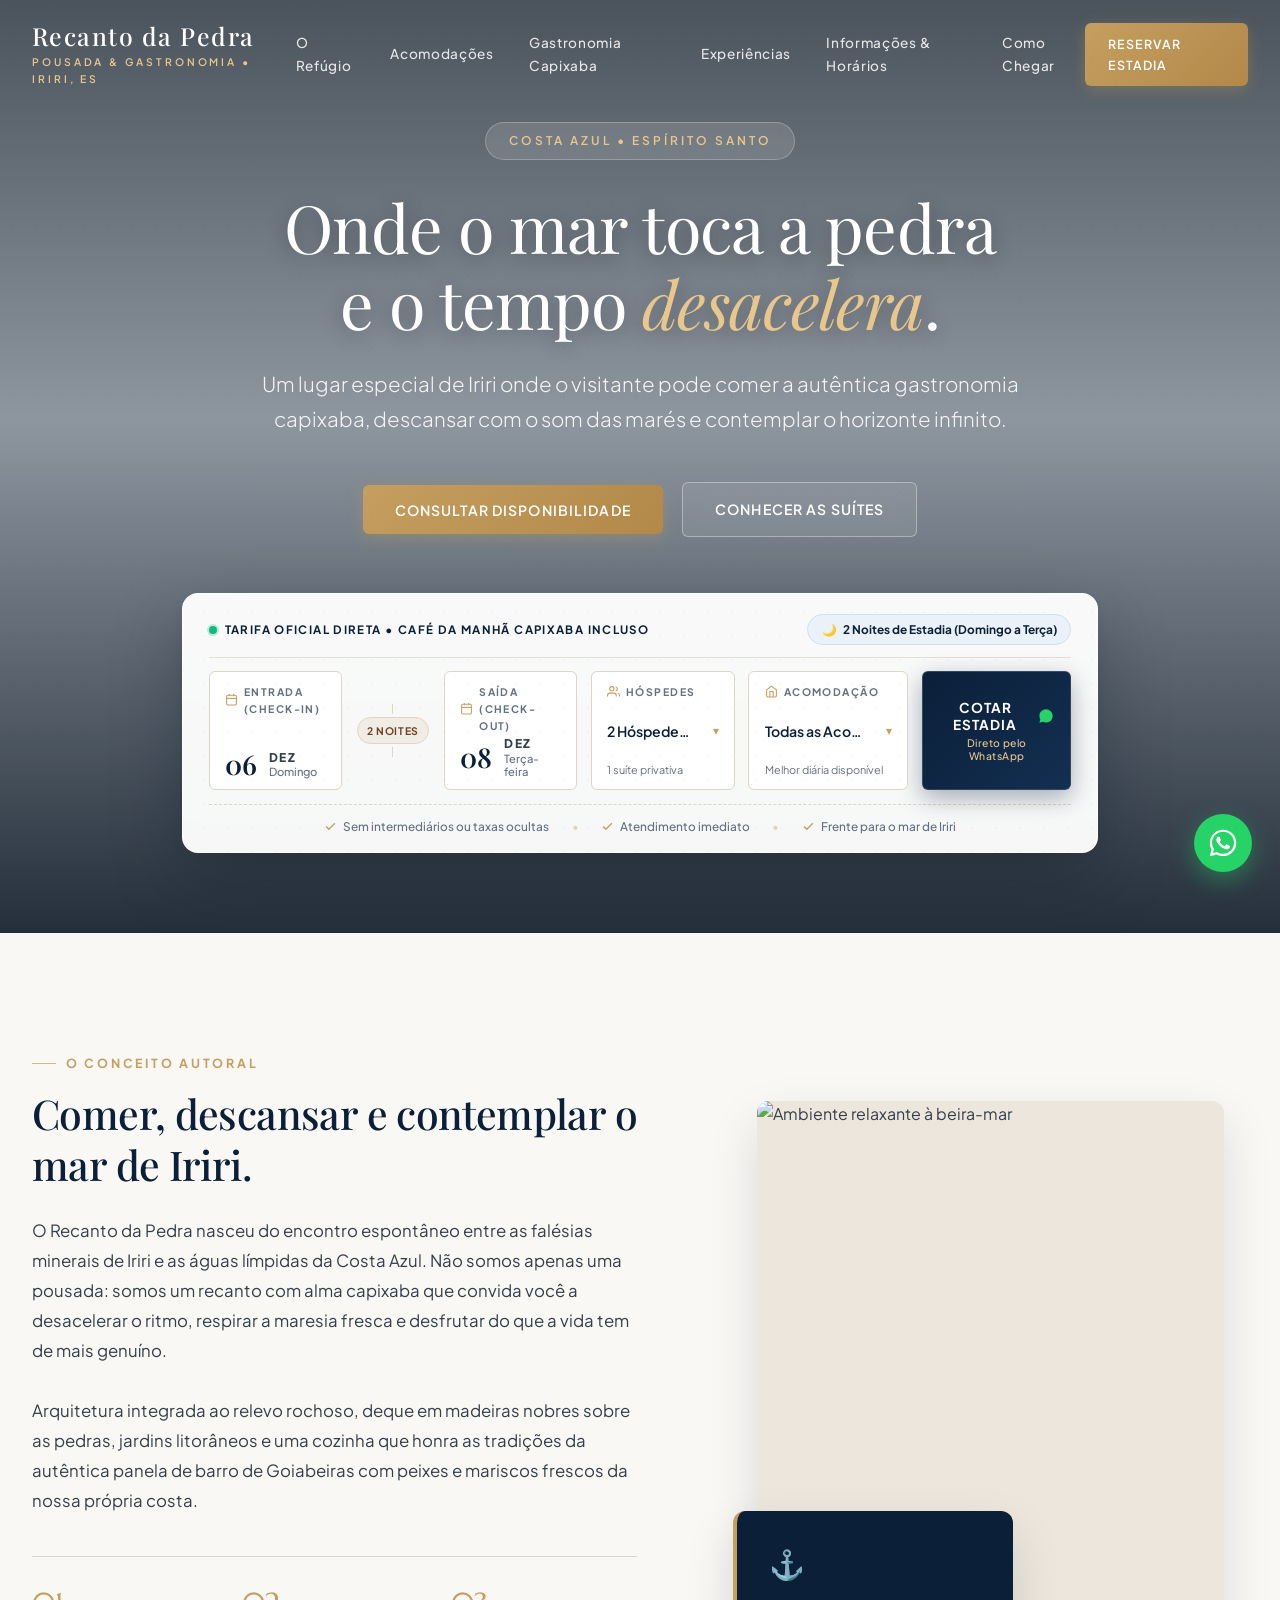
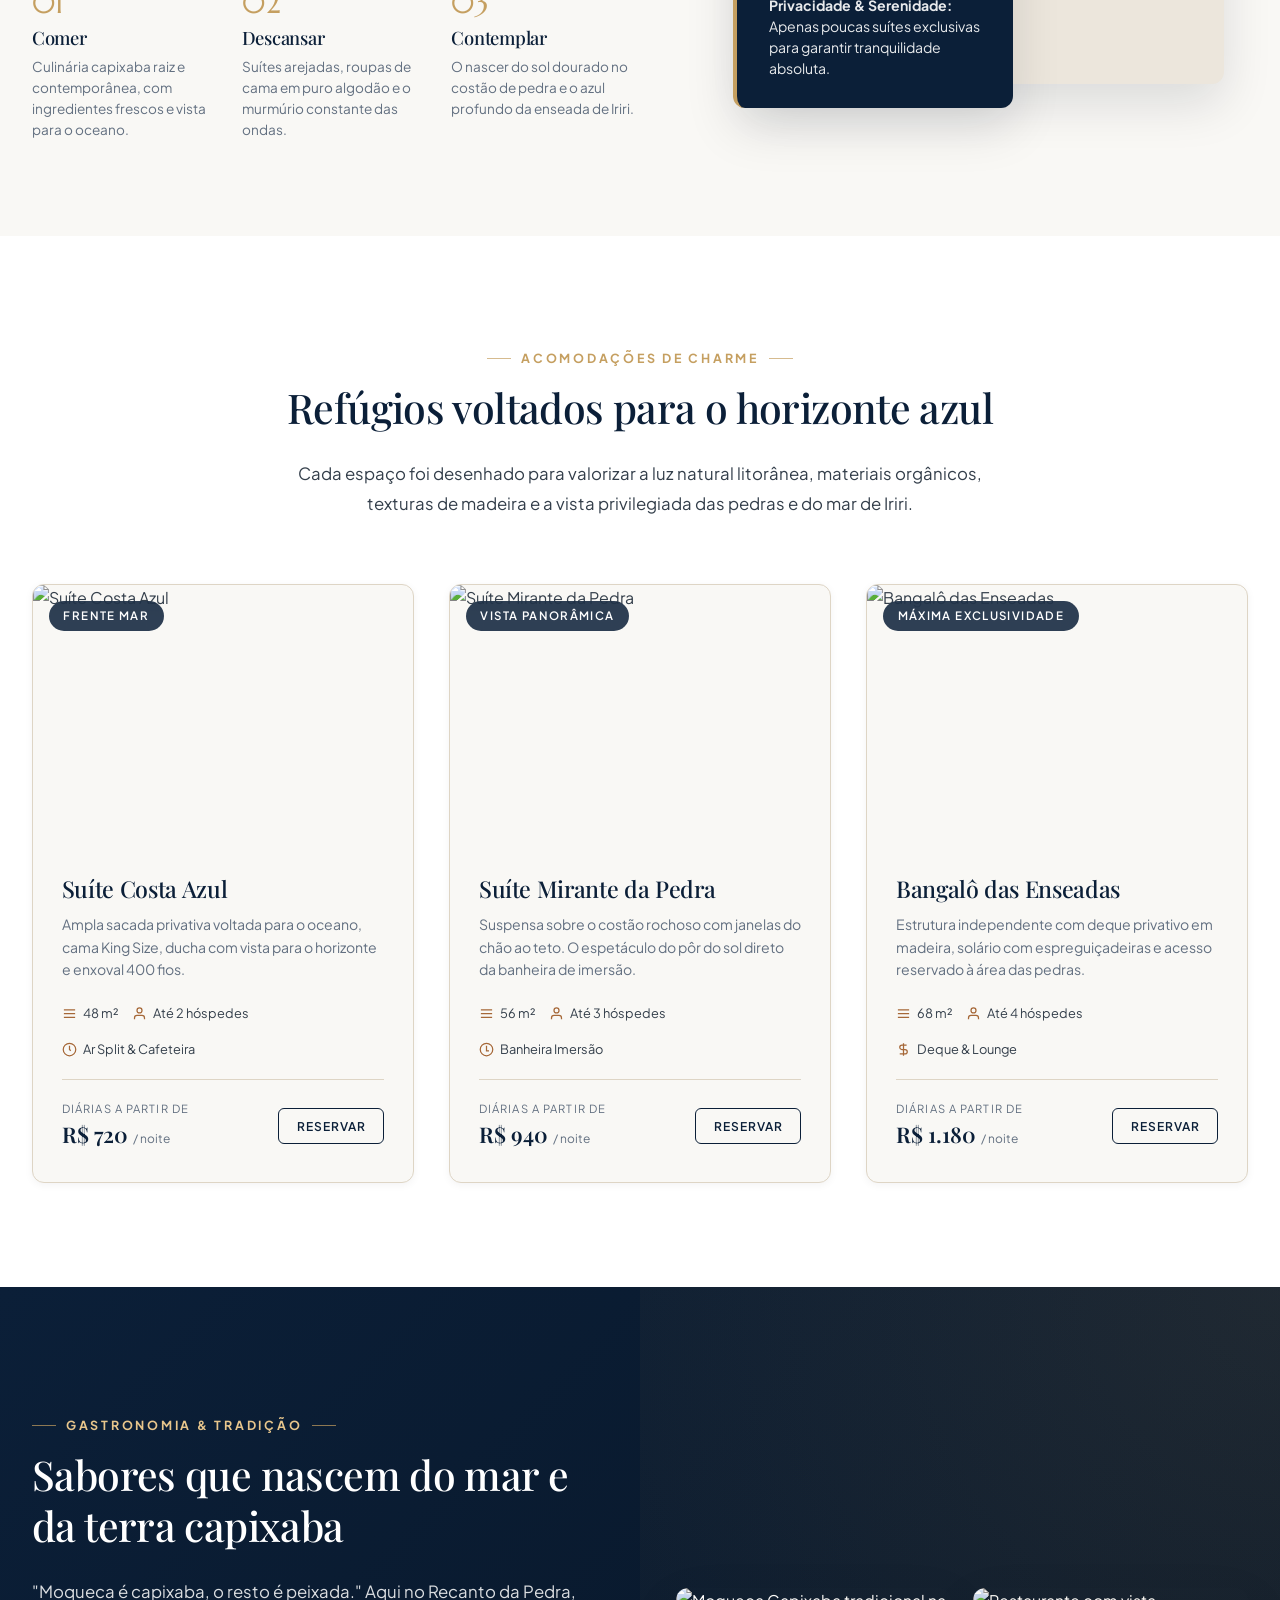
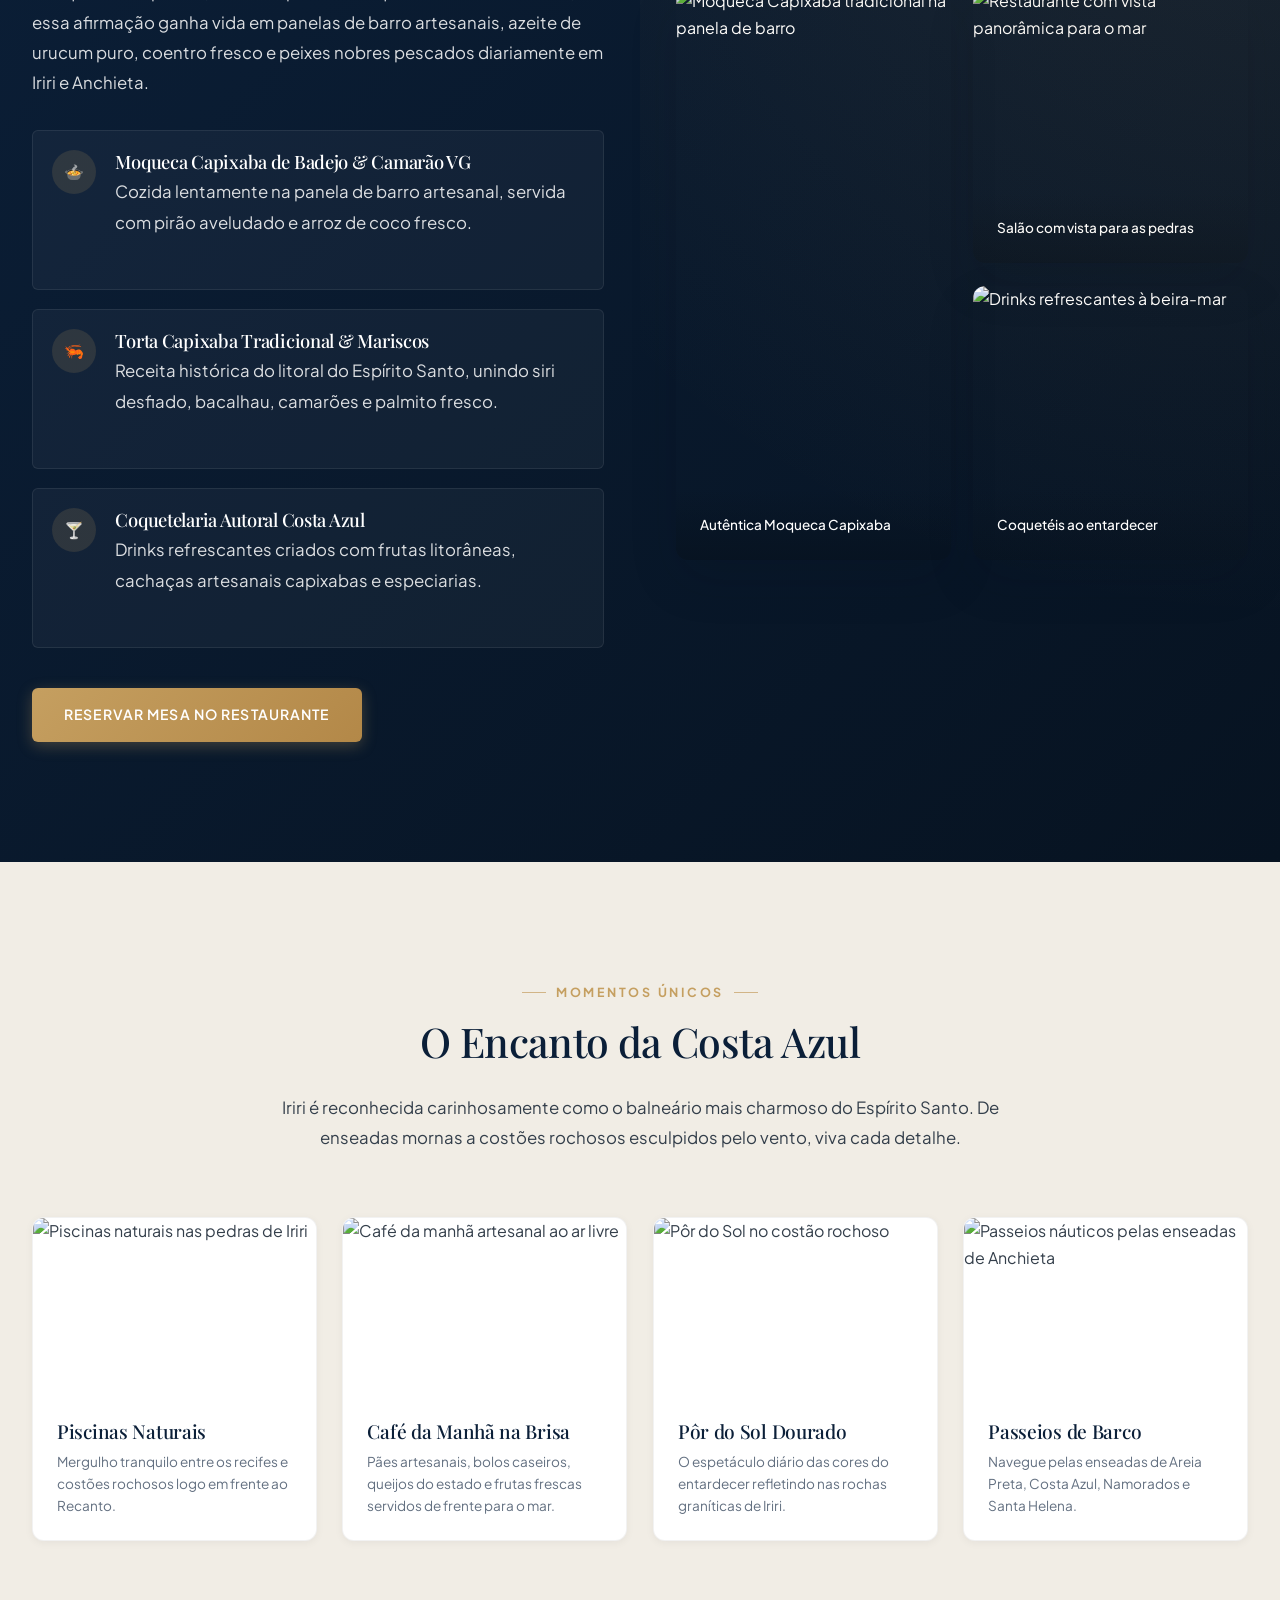
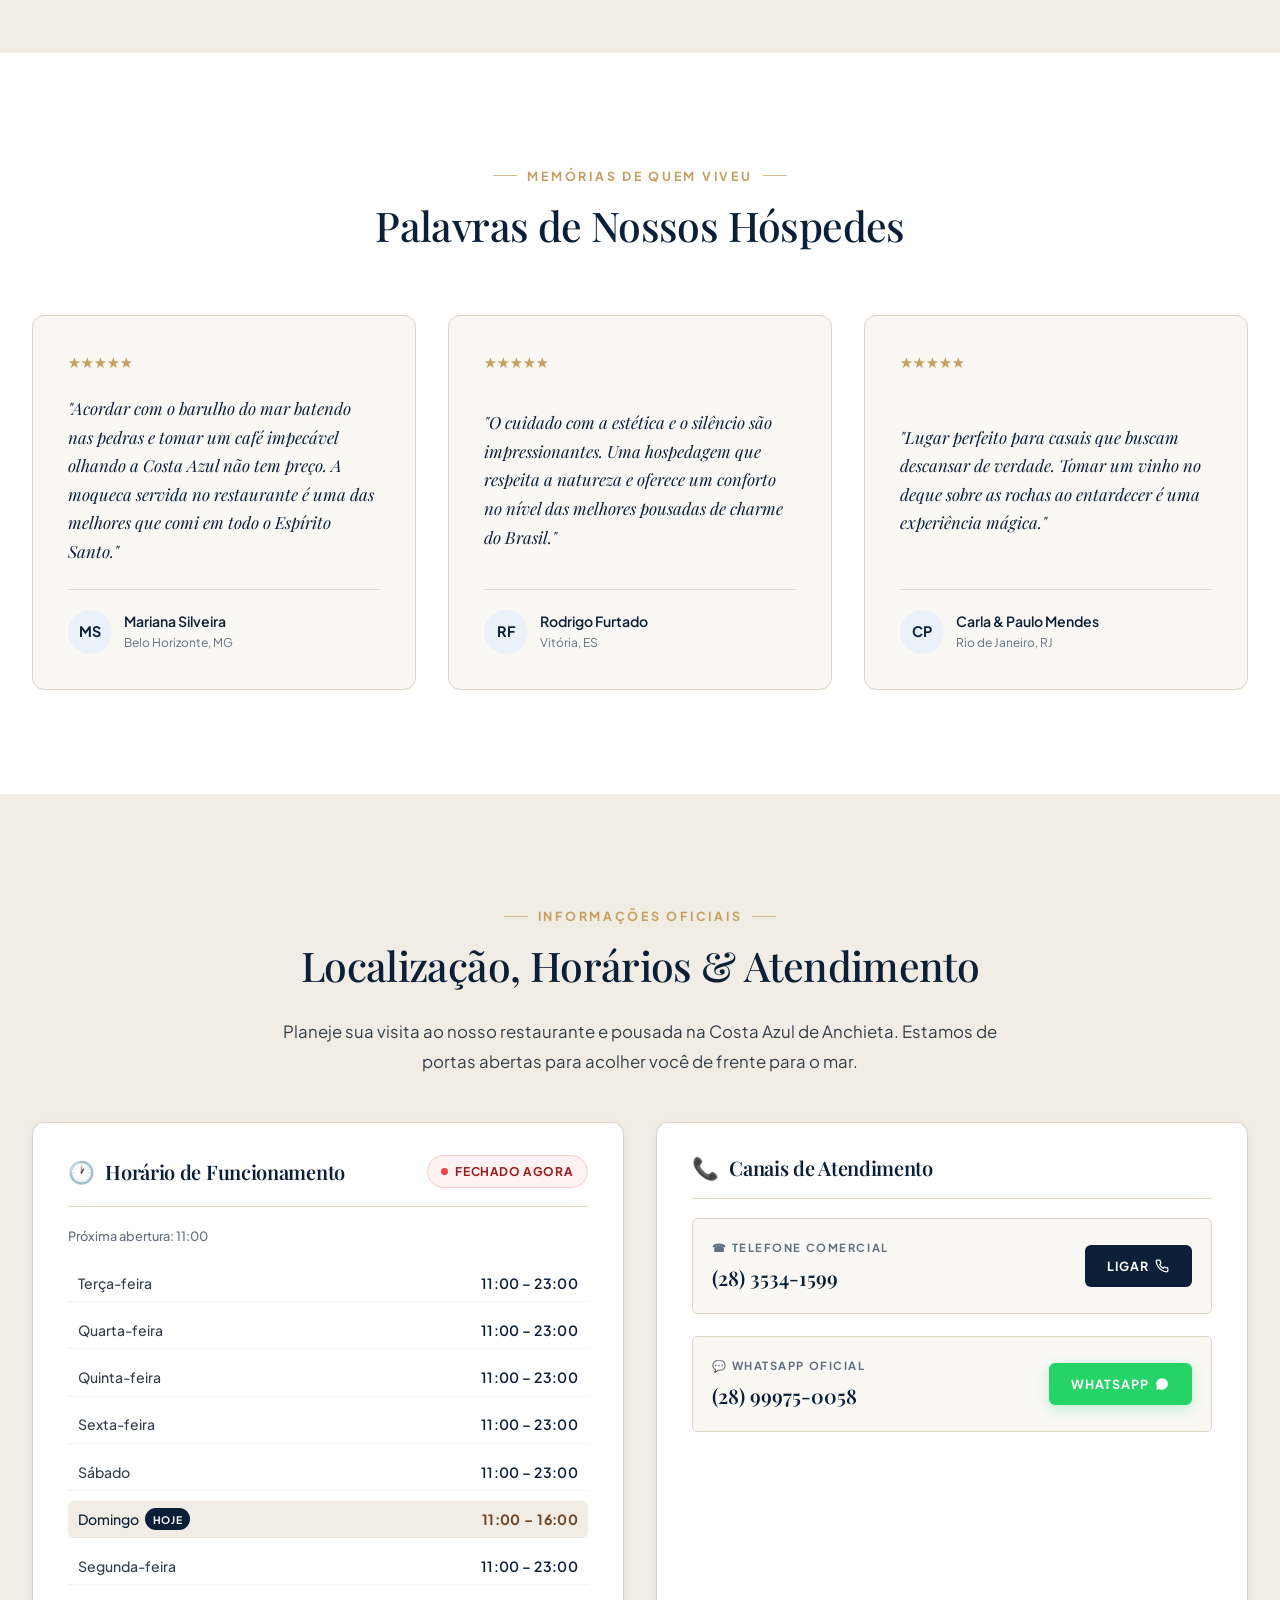
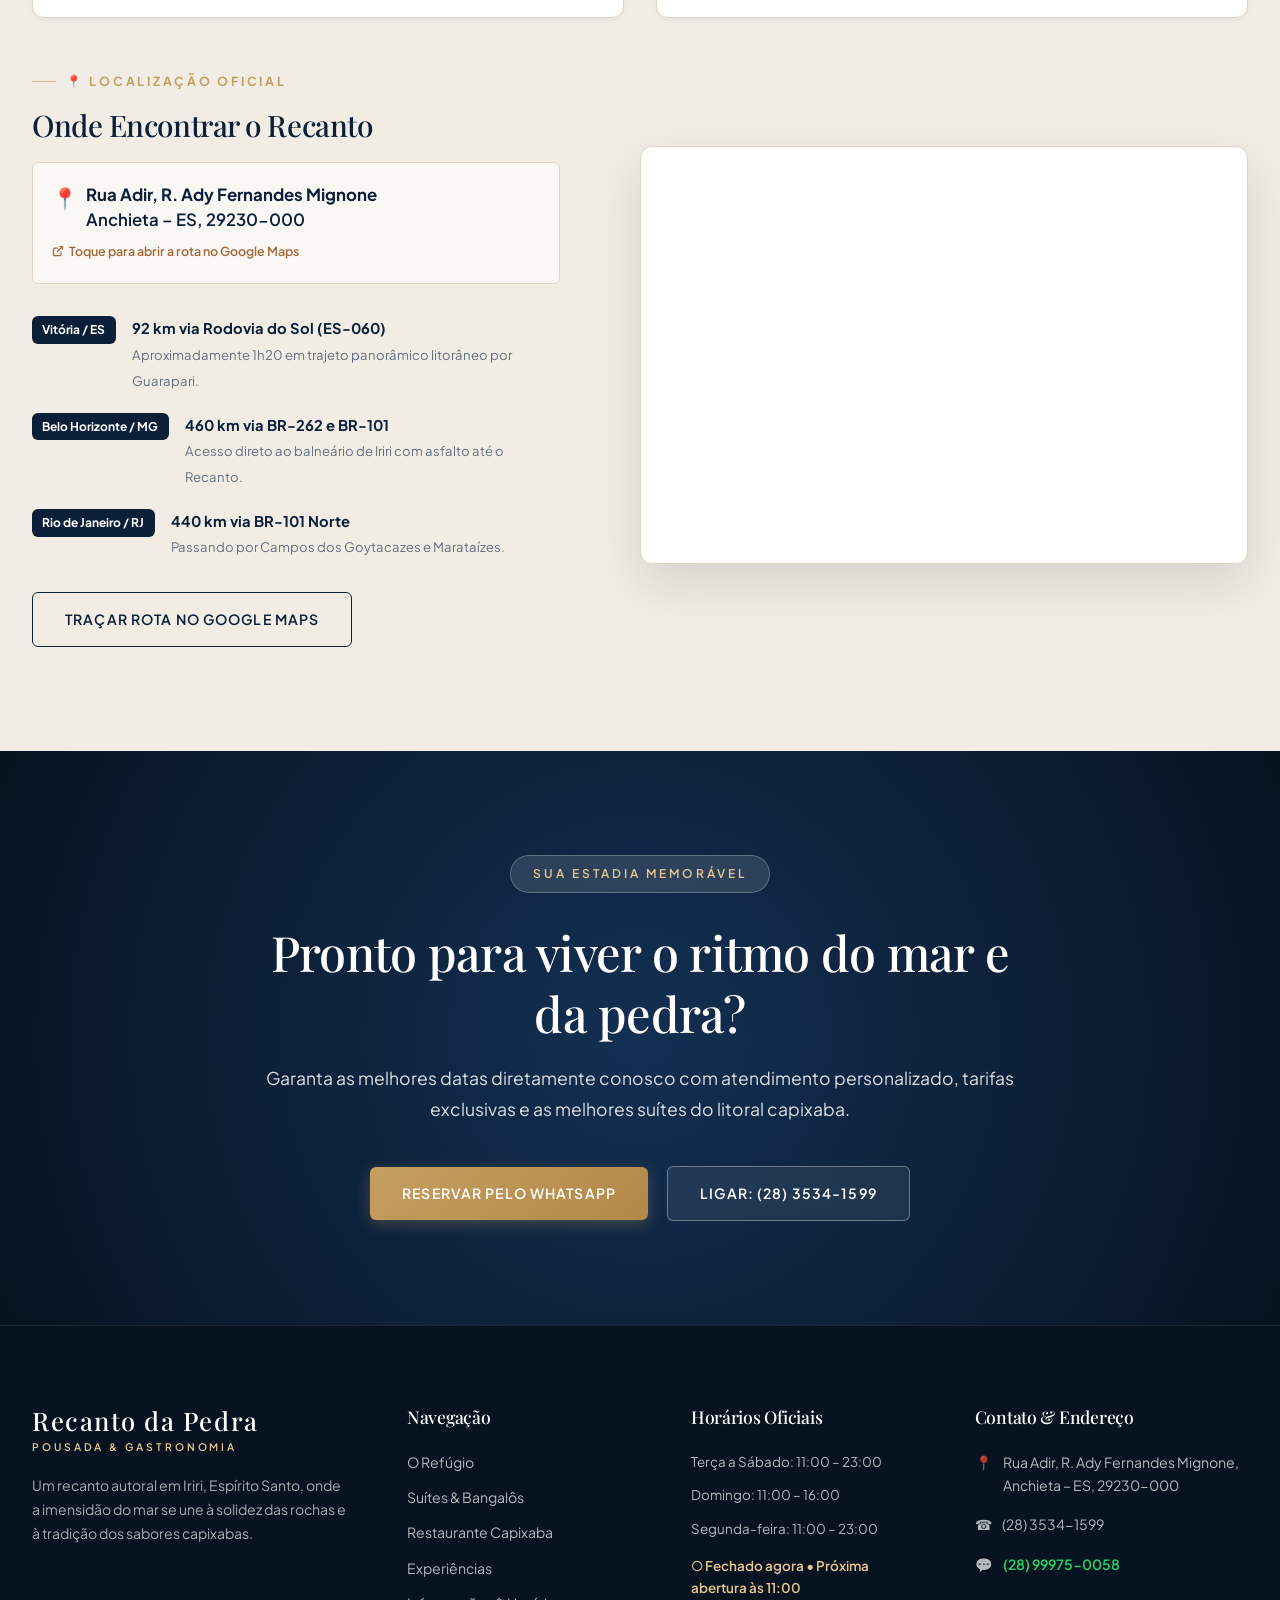
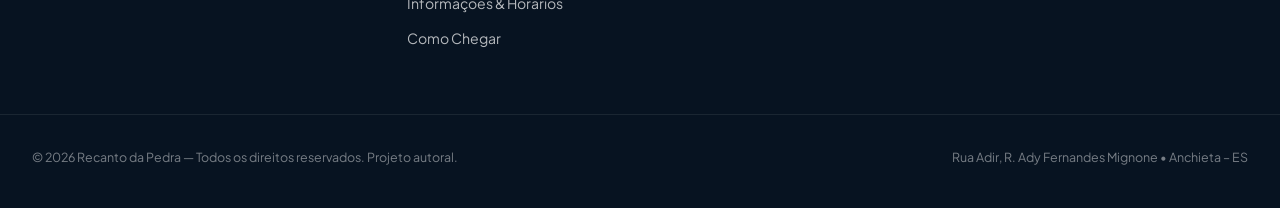
==== pousada/index.html @ e8d54880 "Add files via upload" ====
<!DOCTYPE html>
<html lang="pt-BR">
<head>
  <meta charset="UTF-8">
  <meta name="viewport" content="width=device-width, initial-scale=1.0">
  <title>Recanto da Pedra — Pousada & Gastronomia em Iriri, ES</title>
  <meta name="description" content="Um refúgio singular na Costa Azul de Iriri, Espírito Santo. Conexão autêntica com o mar, o costão de pedras e a alta gastronomia capixaba. Comer, descansar e contemplar.">
  
  <!-- Fontes Google com Curadoria Tipográfica -->
  <link rel="preconnect" href="https://fonts.googleapis.com">
  <link rel="preconnect" href="https://fonts.gstatic.com" crossorigin>
  <link href="https://fonts.googleapis.com/css2?family=Marcellus&family=Playfair+Display:ital,wght@0,400;0,600;1,400&family=Plus+Jakarta+Sans:wght@300;400;500;600;700&display=swap" rel="stylesheet">
  
  <!-- Folha de Estilos Autoral -->
  <link rel="stylesheet" href="css/style.css">
</head>
<body>

  <!-- ==================== HEADER & NAVEGAÇÃO ==================== -->
  <header class="site-header" id="siteHeader">
    <div class="container header-container">
      <a href="#inicio" class="brand-logo" aria-label="Recanto da Pedra - Página Inicial">
        <span class="brand-title">Recanto da Pedra</span>
        <span class="brand-subtitle">Pousada & Gastronomia • Iriri, ES</span>
      </a>

      <nav class="main-nav" aria-label="Navegação Principal">
        <a href="#o-refugio" class="nav-link">O Refúgio</a>
        <a href="#acomodacoes" class="nav-link">Acomodações</a>
        <a href="#gastronomia" class="nav-link">Gastronomia Capixaba</a>
        <a href="#experiencias" class="nav-link">Experiências</a>
        <a href="#informacoes" class="nav-link">Informações & Horários</a>
        <a href="#localizacao" class="nav-link">Como Chegar</a>
      </nav>

      <div class="header-actions">
        <a href="#reservar" class="btn btn-gold btn-header-reserve js-open-modal">Reservar Estadia</a>
        <button class="mobile-toggle" aria-label="Abrir menu de navegação">☰</button>
      </div>
    </div>
  </header>

  <!-- ==================== HERO SECTION ==================== -->
  <section class="hero-section" id="inicio">
    <div class="hero-backdrop">
      <img src="https://images.unsplash.com/photo-1507525428034-b723cf961d3e?auto=format&fit=crop&w=2000&q=85" alt="Costão de pedras e mar azul cristalino em Iriri" class="hero-bg-img">
      <div class="hero-overlay"></div>
    </div>

    <div class="container hero-content">
      <span class="hero-tag">Costa Azul • Espírito Santo</span>
      <h1 class="hero-title">
        Onde o mar toca a pedra<br>e o tempo <em>desacelera</em>.
      </h1>
      <p class="hero-manifesto">
        Um lugar especial de Iriri onde o visitante pode comer a autêntica gastronomia capixaba, descansar com o som das marés e contemplar o horizonte infinito.
      </p>

      <div class="hero-ctas">
        <button class="btn btn-gold js-open-modal" data-suite="">Consultar Disponibilidade</button>
        <a href="#acomodacoes" class="btn btn-outline-white">Conhecer as Suítes</a>
      </div>

      <!-- Console de Reserva de Luxo -->
      <div class="booking-console-wrapper">
        <div class="booking-console-topbar">
          <div class="console-pill-left">
            <span class="live-dot"></span>
            <span>Tarifa Oficial Direta • Café da Manhã Capixaba Incluso</span>
          </div>
          <div class="console-nights-counter" id="nightsCounterBadge">
            <span class="nights-icon">🌙</span>
            <span id="nightsSummaryText">2 Noites de Estadia</span>
          </div>
        </div>

        <form class="luxury-booking-bar" id="quickBookingForm">
          <!-- Check-in -->
          <div class="luxury-booking-cell date-cell" id="checkinCell">
            <div class="cell-label">
              <svg width="13" height="13" viewBox="0 0 24 24" fill="none" stroke="currentColor" stroke-width="2"><rect x="3" y="4" width="18" height="18" rx="2" ry="2"></rect><line x1="16" y1="2" x2="16" y2="6"></line><line x1="8" y1="2" x2="8" y2="6"></line><line x1="3" y1="10" x2="21" y2="10"></line></svg>
              <span>Entrada (Check-in)</span>
            </div>
            <div class="cell-content">
              <span class="date-large" id="checkinDayDisplay">29</span>
              <div class="date-meta">
                <span class="date-month" id="checkinMonthDisplay">SET</span>
                <span class="date-weekday" id="checkinWeekdayDisplay">Terça-feira</span>
              </div>
            </div>
            <input type="date" id="barCheckin" name="checkin" class="hidden-date-input" required>
          </div>

          <!-- Divisor Conector com Noites -->
          <div class="booking-connector" title="Duração da estadia">
            <span class="connector-line"></span>
            <span class="connector-pill" id="connectorNightsPill">2 noites</span>
            <span class="connector-line"></span>
          </div>

          <!-- Check-out -->
          <div class="luxury-booking-cell date-cell" id="checkoutCell">
            <div class="cell-label">
              <svg width="13" height="13" viewBox="0 0 24 24" fill="none" stroke="currentColor" stroke-width="2"><rect x="3" y="4" width="18" height="18" rx="2" ry="2"></rect><line x1="16" y1="2" x2="16" y2="6"></line><line x1="8" y1="2" x2="8" y2="6"></line><line x1="3" y1="10" x2="21" y2="10"></line></svg>
              <span>Saída (Check-out)</span>
            </div>
            <div class="cell-content">
              <span class="date-large" id="checkoutDayDisplay">01</span>
              <div class="date-meta">
                <span class="date-month" id="checkoutMonthDisplay">OUT</span>
                <span class="date-weekday" id="checkoutWeekdayDisplay">Quinta-feira</span>
              </div>
            </div>
            <input type="date" id="barCheckout" name="checkout" class="hidden-date-input" required>
          </div>

          <!-- Hóspedes -->
          <div class="luxury-booking-cell select-cell">
            <div class="cell-label">
              <svg width="13" height="13" viewBox="0 0 24 24" fill="none" stroke="currentColor" stroke-width="2"><path d="M17 21v-2a4 4 0 0 0-4-4H5a4 4 0 0 0-4 4v2"></path><circle cx="9" cy="7" r="4"></circle><path d="M23 21v-2a4 4 0 0 0-3-3.87"></path><path d="M16 3.13a4 4 0 0 1 0 7.75"></path></svg>
              <span>Hóspedes</span>
            </div>
            <div class="cell-select-wrap">
              <select id="barGuests" name="guests" class="luxury-select">
                <option value="2 Hóspedes (Casal / Duplo)" selected>2 Hóspedes (Casal / Duplo)</option>
                <option value="1 Hóspede (Individual)">1 Hóspede (Individual)</option>
                <option value="3 Hóspedes (Triplo)">3 Hóspedes (Triplo)</option>
                <option value="Família (4 ou mais)">Família (4 ou mais)</option>
              </select>
              <span class="select-chevron">▾</span>
            </div>
            <div class="cell-subtext" id="guestsSubtext">1 suíte privativa</div>
          </div>

          <!-- Acomodação -->
          <div class="luxury-booking-cell select-cell suite-cell">
            <div class="cell-label">
              <svg width="13" height="13" viewBox="0 0 24 24" fill="none" stroke="currentColor" stroke-width="2"><path d="M3 9l9-7 9 7v11a2 2 0 0 1-2 2H5a2 2 0 0 1-2-2z"></path><polyline points="9 22 9 12 15 12 15 22"></polyline></svg>
              <span>Acomodação</span>
            </div>
            <div class="cell-select-wrap">
              <select id="barSuite" name="suite" class="luxury-select">
                <option value="Todas as Acomodações" selected>Todas as Acomodações</option>
                <option value="Suíte Costa Azul">Suíte Costa Azul (Frente Mar)</option>
                <option value="Suíte Mirante da Pedra">Suíte Mirante da Pedra (Panorâmica)</option>
                <option value="Bangalô das Enseadas">Bangalô das Enseadas (Exclusivo)</option>
              </select>
              <span class="select-chevron">▾</span>
            </div>
            <div class="cell-subtext" id="suiteSubtext">Melhor diária disponível</div>
          </div>

          <!-- Botão de Ação -->
          <div class="luxury-booking-action">
            <button type="submit" class="btn-luxury-quote" id="btnQuoteSubmit">
              <span class="btn-quote-main">
                <span>COTAR ESTADIA</span>
                <svg width="16" height="16" viewBox="0 0 24 24" fill="currentColor"><path d="M12.04 2c-5.46 0-9.91 4.45-9.91 9.91 0 1.75.46 3.45 1.32 4.95L2.05 22l5.25-1.38c1.45.79 3.08 1.21 4.74 1.21 5.46 0 9.91-4.45 9.91-9.91 0-2.65-1.03-5.14-2.9-7.01A9.816 9.816 0 0 0 12.04 2zm4.52 11.9c-.25-.12-1.47-.72-1.7-.81-.23-.08-.39-.12-.56.12-.17.25-.64.81-.79.97-.14.17-.29.19-.54.06-.25-.12-1.05-.39-2-1.23-.74-.66-1.24-1.47-1.39-1.72-.14-.25-.02-.38.11-.51.11-.11.25-.29.37-.43.12-.14.17-.25.25-.41.08-.17.04-.31-.02-.43s-.56-1.34-.76-1.84c-.2-.48-.41-.42-.56-.43h-.48c-.17 0-.44.06-.66.31-.23.25-.88.86-.88 2.1 0 1.24.9 2.43 1.03 2.6.12.17 1.77 2.7 4.29 3.78.6.26 1.07.41 1.43.53.6.19 1.15.16 1.58.1.48-.07 1.47-.6 1.68-1.18.21-.58.21-1.07.15-1.18-.06-.11-.23-.17-.48-.29z"/></svg>
              </span>
              <span class="btn-quote-sub">Direto pelo WhatsApp</span>
            </button>
          </div>
        </form>

        <div class="booking-console-footer">
          <span class="feature-item">
            <svg width="13" height="13" viewBox="0 0 24 24" fill="none" stroke="currentColor" stroke-width="2.5"><polyline points="20 6 9 17 4 12"></polyline></svg>
            Sem intermediários ou taxas ocultas
          </span>
          <span class="feature-separator">•</span>
          <span class="feature-item">
            <svg width="13" height="13" viewBox="0 0 24 24" fill="none" stroke="currentColor" stroke-width="2.5"><polyline points="20 6 9 17 4 12"></polyline></svg>
            Atendimento imediato
          </span>
          <span class="feature-separator">•</span>
          <span class="feature-item">
            <svg width="13" height="13" viewBox="0 0 24 24" fill="none" stroke="currentColor" stroke-width="2.5"><polyline points="20 6 9 17 4 12"></polyline></svg>
            Frente para o mar de Iriri
          </span>
        </div>
      </div>
    </div>
  </section>

  <!-- ==================== MANIFESTO / O REFÚGIO ==================== -->
  <section class="concept-section" id="o-refugio">
    <div class="container concept-grid">
      <div class="concept-text-col">
        <span class="eyebrow eyebrow-left">O Conceito Autoral</span>
        <h2 class="section-title">Comer, descansar e contemplar o mar de Iriri.</h2>
        <p class="section-description">
          O Recanto da Pedra nasceu do encontro espontâneo entre as falésias minerais de Iriri e as águas límpidas da Costa Azul. Não somos apenas uma pousada: somos um recanto com alma capixaba que convida você a desacelerar o ritmo, respirar a maresia fresca e desfrutar do que a vida tem de mais genuíno.
        </p>
        <p class="section-description">
          Arquitetura integrada ao relevo rochoso, deque em madeiras nobres sobre as pedras, jardins litorâneos e uma cozinha que honra as tradições da autêntica panela de barro de Goiabeiras com peixes e mariscos frescos da nossa própria costa.
        </p>

        <div class="concept-pillars">
          <div class="pillar-card">
            <span class="pillar-number">01</span>
            <h3 class="pillar-title">Comer</h3>
            <p class="pillar-desc">Culinária capixaba raiz e contemporânea, com ingredientes frescos e vista para o oceano.</p>
          </div>
          <div class="pillar-card">
            <span class="pillar-number">02</span>
            <h3 class="pillar-title">Descansar</h3>
            <p class="pillar-desc">Suítes arejadas, roupas de cama em puro algodão e o murmúrio constante das ondas.</p>
          </div>
          <div class="pillar-card">
            <span class="pillar-number">03</span>
            <h3 class="pillar-title">Contemplar</h3>
            <p class="pillar-desc">O nascer do sol dourado no costão de pedra e o azul profundo da enseada de Iriri.</p>
          </div>
        </div>
      </div>

      <div class="concept-visual-col">
        <div class="visual-composition">
          <div class="img-main-frame">
            <img src="https://images.unsplash.com/photo-1540555700478-4be289fbecef?auto=format&fit=crop&w=1000&q=80" alt="Ambiente relaxante à beira-mar">
          </div>
          <div class="floating-badge">
            <div class="badge-icon">⚓</div>
            <p><strong>Privacidade & Serenidade:</strong> Apenas poucas suítes exclusivas para garantir tranquilidade absoluta.</p>
          </div>
        </div>
      </div>
    </div>
  </section>

  <!-- ==================== ACOMODAÇÕES ==================== -->
  <section class="suites-section" id="acomodacoes">
    <div class="container">
      <div class="section-header-center">
        <span class="eyebrow">Acomodações de Charme</span>
        <h2 class="section-title">Refúgios voltados para o horizonte azul</h2>
        <p class="section-description">
          Cada espaço foi desenhado para valorizar a luz natural litorânea, materiais orgânicos, texturas de madeira e a vista privilegiada das pedras e do mar de Iriri.
        </p>
      </div>

      <div class="suites-grid">
        <!-- Suíte 1 -->
        <article class="suite-card">
          <div class="suite-media">
            <img src="https://images.unsplash.com/photo-1582719478250-c89cae4dc85b?auto=format&fit=crop&w=800&q=80" alt="Suíte Costa Azul">
            <span class="suite-tag">Frente Mar</span>
          </div>
          <div class="suite-body">
            <h3 class="suite-title">Suíte Costa Azul</h3>
            <p class="suite-desc">
              Ampla sacada privativa voltada para o oceano, cama King Size, ducha com vista para o horizonte e enxoval 400 fios.
            </p>
            <div class="suite-specs">
              <span class="spec-item">
                <svg viewBox="0 0 24 24" fill="none" stroke="currentColor" stroke-width="2"><path d="M3 12h18M3 6h18M3 18h18"/></svg>
                48 m²
              </span>
              <span class="spec-item">
                <svg viewBox="0 0 24 24" fill="none" stroke="currentColor" stroke-width="2"><path d="M20 21v-2a4 4 0 0 0-4-4H8a4 4 0 0 0-4 4v2"/><circle cx="12" cy="7" r="4"/></svg>
                Até 2 hóspedes
              </span>
              <span class="spec-item">
                <svg viewBox="0 0 24 24" fill="none" stroke="currentColor" stroke-width="2"><circle cx="12" cy="12" r="10"/><polyline points="12 6 12 12 14 14"/></svg>
                Ar Split & Cafeteira
              </span>
            </div>
            <div class="suite-footer">
              <div class="suite-price-wrap">
                <span class="price-prefix">Diárias a partir de</span>
                <span class="suite-price">R$ 720 <span>/ noite</span></span>
              </div>
              <button class="btn btn-outline-dark btn-suite js-open-modal" data-suite="Suíte Costa Azul">Reservar</button>
            </div>
          </div>
        </article>

        <!-- Suíte 2 -->
        <article class="suite-card">
          <div class="suite-media">
            <img src="https://images.unsplash.com/photo-1590490360182-c33d57733427?auto=format&fit=crop&w=800&q=80" alt="Suíte Mirante da Pedra">
            <span class="suite-tag">Vista Panorâmica</span>
          </div>
          <div class="suite-body">
            <h3 class="suite-title">Suíte Mirante da Pedra</h3>
            <p class="suite-desc">
              Suspensa sobre o costão rochoso com janelas do chão ao teto. O espetáculo do pôr do sol direto da banheira de imersão.
            </p>
            <div class="suite-specs">
              <span class="spec-item">
                <svg viewBox="0 0 24 24" fill="none" stroke="currentColor" stroke-width="2"><path d="M3 12h18M3 6h18M3 18h18"/></svg>
                56 m²
              </span>
              <span class="spec-item">
                <svg viewBox="0 0 24 24" fill="none" stroke="currentColor" stroke-width="2"><path d="M20 21v-2a4 4 0 0 0-4-4H8a4 4 0 0 0-4 4v2"/><circle cx="12" cy="7" r="4"/></svg>
                Até 3 hóspedes
              </span>
              <span class="spec-item">
                <svg viewBox="0 0 24 24" fill="none" stroke="currentColor" stroke-width="2"><circle cx="12" cy="12" r="10"/><polyline points="12 6 12 14 16 14"/></svg>
                Banheira Imersão
              </span>
            </div>
            <div class="suite-footer">
              <div class="suite-price-wrap">
                <span class="price-prefix">Diárias a partir de</span>
                <span class="suite-price">R$ 940 <span>/ noite</span></span>
              </div>
              <button class="btn btn-outline-dark btn-suite js-open-modal" data-suite="Suíte Mirante da Pedra">Reservar</button>
            </div>
          </div>
        </article>

        <!-- Suíte 3 -->
        <article class="suite-card">
          <div class="suite-media">
            <img src="https://images.unsplash.com/photo-1618773928121-c32242e63f39?auto=format&fit=crop&w=800&q=80" alt="Bangalô das Enseadas">
            <span class="suite-tag">Máxima Exclusividade</span>
          </div>
          <div class="suite-body">
            <h3 class="suite-title">Bangalô das Enseadas</h3>
            <p class="suite-desc">
              Estrutura independente com deque privativo em madeira, solário com espreguiçadeiras e acesso reservado à área das pedras.
            </p>
            <div class="suite-specs">
              <span class="spec-item">
                <svg viewBox="0 0 24 24" fill="none" stroke="currentColor" stroke-width="2"><path d="M3 12h18M3 6h18M3 18h18"/></svg>
                68 m²
              </span>
              <span class="spec-item">
                <svg viewBox="0 0 24 24" fill="none" stroke="currentColor" stroke-width="2"><path d="M20 21v-2a4 4 0 0 0-4-4H8a4 4 0 0 0-4 4v2"/><circle cx="12" cy="7" r="4"/></svg>
                Até 4 hóspedes
              </span>
              <span class="spec-item">
                <svg viewBox="0 0 24 24" fill="none" stroke="currentColor" stroke-width="2"><path d="M12 2v20M17 5H9.5a3.5 3.5 0 0 0 0 7h5a3.5 3.5 0 0 1 0 7H6"/></svg>
                Deque & Lounge
              </span>
            </div>
            <div class="suite-footer">
              <div class="suite-price-wrap">
                <span class="price-prefix">Diárias a partir de</span>
                <span class="suite-price">R$ 1.180 <span>/ noite</span></span>
              </div>
              <button class="btn btn-outline-dark btn-suite js-open-modal" data-suite="Bangalô das Enseadas">Reservar</button>
            </div>
          </div>
        </article>
      </div>
    </div>
  </section>

  <!-- ==================== GASTRONOMIA CAPIXABA ==================== -->
  <section class="gastronomy-section" id="gastronomia">
    <div class="container gastronomy-grid">
      <div class="gastronomy-content">
        <span class="eyebrow" style="color: var(--gold-glow);">Gastronomia & Tradição</span>
        <h2 class="section-title">Sabores que nascem do mar e da terra capixaba</h2>
        <p>
          "Moqueca é capixaba, o resto é peixada." Aqui no Recanto da Pedra, essa afirmação ganha vida em panelas de barro artesanais, azeite de urucum puro, coentro fresco e peixes nobres pescados diariamente em Iriri e Anchieta.
        </p>

        <div class="dish-highlights">
          <div class="dish-item">
            <div class="dish-icon">🍲</div>
            <div>
              <h3 class="dish-title">Moqueca Capixaba de Badejo & Camarão VG</h3>
              <p class="dish-desc">Cozida lentamente na panela de barro artesanal, servida com pirão aveludado e arroz de coco fresco.</p>
            </div>
          </div>

          <div class="dish-item">
            <div class="dish-icon">🦐</div>
            <div>
              <h3 class="dish-title">Torta Capixaba Tradicional & Mariscos</h3>
              <p class="dish-desc">Receita histórica do litoral do Espírito Santo, unindo siri desfiado, bacalhau, camarões e palmito fresco.</p>
            </div>
          </div>

          <div class="dish-item">
            <div class="dish-icon">🍸</div>
            <div>
              <h3 class="dish-title">Coquetelaria Autoral Costa Azul</h3>
              <p class="dish-desc">Drinks refrescantes criados com frutas litorâneas, cachaças artesanais capixabas e especiarias.</p>
            </div>
          </div>
        </div>

        <a href="https://wa.me/5528999750058?text=Ol%C3%A1%2C%20gostaria%20de%20reservar%20uma%20mesa%20no%20Restaurante%20do%20Recanto%20da%20Pedra" target="_blank" class="btn btn-gold">Reservar Mesa no Restaurante</a>
      </div>

      <div class="gastronomy-gallery">
        <div class="gastro-card tall">
          <img src="https://images.unsplash.com/photo-1544025162-d76694265947?auto=format&fit=crop&w=800&q=80" alt="Moqueca Capixaba tradicional na panela de barro">
          <div class="gastro-caption">Autêntica Moqueca Capixaba</div>
        </div>
        <div class="gastro-card">
          <img src="https://images.unsplash.com/photo-1517248135467-4c7edcad34c4?auto=format&fit=crop&w=600&q=80" alt="Restaurante com vista panorâmica para o mar">
          <div class="gastro-caption">Salão com vista para as pedras</div>
        </div>
        <div class="gastro-card">
          <img src="https://images.unsplash.com/photo-1551024709-8f23befc6f87?auto=format&fit=crop&w=600&q=80" alt="Drinks refrescantes à beira-mar">
          <div class="gastro-caption">Coquetéis ao entardecer</div>
        </div>
      </div>
    </div>
  </section>

  <!-- ==================== EXPERIÊNCIAS & IRIRI ==================== -->
  <section class="experiences-section" id="experiencias">
    <div class="container">
      <div class="section-header-center">
        <span class="eyebrow">Momentos Únicos</span>
        <h2 class="section-title">O Encanto da Costa Azul</h2>
        <p class="section-description">
          Iriri é reconhecida carinhosamente como o balneário mais charmoso do Espírito Santo. De enseadas mornas a costões rochosos esculpidos pelo vento, viva cada detalhe.
        </p>
      </div>

      <div class="exp-grid">
        <div class="exp-card">
          <div class="exp-img-wrap">
            <img src="https://images.unsplash.com/photo-1506744038136-46273834b3fb?auto=format&fit=crop&w=600&q=80" alt="Piscinas naturais nas pedras de Iriri">
          </div>
          <div class="exp-info">
            <h3 class="exp-title">Piscinas Naturais</h3>
            <p class="exp-desc">Mergulho tranquilo entre os recifes e costões rochosos logo em frente ao Recanto.</p>
          </div>
        </div>

        <div class="exp-card">
          <div class="exp-img-wrap">
            <img src="https://images.unsplash.com/photo-1495474472287-4d71bcdd2085?auto=format&fit=crop&w=600&q=80" alt="Café da manhã artesanal ao ar livre">
          </div>
          <div class="exp-info">
            <h3 class="exp-title">Café da Manhã na Brisa</h3>
            <p class="exp-desc">Pães artesanais, bolos caseiros, queijos do estado e frutas frescas servidos de frente para o mar.</p>
          </div>
        </div>

        <div class="exp-card">
          <div class="exp-img-wrap">
            <img src="https://images.unsplash.com/photo-1510414842594-a61c69b5ae57?auto=format&fit=crop&w=600&q=80" alt="Pôr do Sol no costão rochoso">
          </div>
          <div class="exp-info">
            <h3 class="exp-title">Pôr do Sol Dourado</h3>
            <p class="exp-desc">O espetáculo diário das cores do entardecer refletindo nas rochas graníticas de Iriri.</p>
          </div>
        </div>

        <div class="exp-card">
          <div class="exp-img-wrap">
            <img src="https://images.unsplash.com/photo-1544551763-46a013bb70d5?auto=format&fit=crop&w=600&q=80" alt="Passeios náuticos pelas enseadas de Anchieta">
          </div>
          <div class="exp-info">
            <h3 class="exp-title">Passeios de Barco</h3>
            <p class="exp-desc">Navegue pelas enseadas de Areia Preta, Costa Azul, Namorados e Santa Helena.</p>
          </div>
        </div>
      </div>
    </div>
  </section>

  <!-- ==================== DEPOIMENTOS ==================== -->
  <section class="reviews-section">
    <div class="container">
      <div class="section-header-center">
        <span class="eyebrow">Memórias de Quem Viveu</span>
        <h2 class="section-title">Palavras de Nossos Hóspedes</h2>
      </div>

      <div class="reviews-grid">
        <div class="review-card">
          <div class="review-stars">★★★★★</div>
          <p class="review-quote">
            "Acordar com o barulho do mar batendo nas pedras e tomar um café impecável olhando a Costa Azul não tem preço. A moqueca servida no restaurante é uma das melhores que comi em todo o Espírito Santo."
          </p>
          <div class="review-author">
            <div class="author-avatar">MS</div>
            <div>
              <div class="author-name">Mariana Silveira</div>
              <div class="author-origin">Belo Horizonte, MG</div>
            </div>
          </div>
        </div>

        <div class="review-card">
          <div class="review-stars">★★★★★</div>
          <p class="review-quote">
            "O cuidado com a estética e o silêncio são impressionantes. Uma hospedagem que respeita a natureza e oferece um conforto no nível das melhores pousadas de charme do Brasil."
          </p>
          <div class="review-author">
            <div class="author-avatar">RF</div>
            <div>
              <div class="author-name">Rodrigo Furtado</div>
              <div class="author-origin">Vitória, ES</div>
            </div>
          </div>
        </div>

        <div class="review-card">
          <div class="review-stars">★★★★★</div>
          <p class="review-quote">
            "Lugar perfeito para casais que buscam descansar de verdade. Tomar um vinho no deque sobre as rochas ao entardecer é uma experiência mágica."
          </p>
          <div class="review-author">
            <div class="author-avatar">CP</div>
            <div>
              <div class="author-name">Carla & Paulo Mendes</div>
              <div class="author-origin">Rio de Janeiro, RJ</div>
            </div>
          </div>
        </div>
      </div>
    </div>
  </section>

  <!-- ==================== INFORMAÇÕES OFICIAIS & LOCALIZAÇÃO ==================== -->
  <section class="location-section" id="informacoes">
    <div class="container">
      <div class="section-header-center" style="margin-bottom: 2.8rem;">
        <span class="eyebrow">Informações Oficiais</span>
        <h2 class="section-title">Localização, Horários & Atendimento</h2>
        <p class="section-description">
          Planeje sua visita ao nosso restaurante e pousada na Costa Azul de Anchieta. Estamos de portas abertas para acolher você de frente para o mar.
        </p>
      </div>

      <!-- Grid com Horários, Contatos e Endereço -->
      <div class="info-cards-container">
        <!-- Card 1: Horários de Funcionamento com Status Dinâmico -->
        <div class="info-card">
          <div>
            <div class="info-card-header">
              <div class="info-card-title-group">
                <span class="info-icon">🕐</span>
                <h3 class="info-card-title">Horário de Funcionamento</h3>
              </div>
              <div class="business-status-badge status-open" id="businessStatusBadge">
                <span class="status-pulse-dot"></span>
                <span id="businessStatusText">Aberto agora</span>
              </div>
            </div>

            <span class="status-today-hint" id="businessTodayHint">Hoje: 11:00 – 23:00</span>

            <div class="hours-vertical-list">
              <div class="hours-row" data-day="2">
                <span class="hours-day">Terça-feira</span>
                <span class="hours-time">11:00 – 23:00</span>
              </div>
              <div class="hours-row" data-day="3">
                <span class="hours-day">Quarta-feira</span>
                <span class="hours-time">11:00 – 23:00</span>
              </div>
              <div class="hours-row" data-day="4">
                <span class="hours-day">Quinta-feira</span>
                <span class="hours-time">11:00 – 23:00</span>
              </div>
              <div class="hours-row" data-day="5">
                <span class="hours-day">Sexta-feira</span>
                <span class="hours-time">11:00 – 23:00</span>
              </div>
              <div class="hours-row" data-day="6">
                <span class="hours-day">Sábado</span>
                <span class="hours-time">11:00 – 23:00</span>
              </div>
              <div class="hours-row" data-day="0">
                <span class="hours-day">Domingo</span>
                <span class="hours-time">11:00 – 16:00</span>
              </div>
              <div class="hours-row" data-day="1">
                <span class="hours-day">Segunda-feira</span>
                <span class="hours-time">11:00 – 23:00</span>
              </div>
            </div>
          </div>
        </div>

        <!-- Card 2: Contatos Separados (Telefone Comercial e WhatsApp) -->
        <div class="info-card">
          <div>
            <div class="info-card-header">
              <div class="info-card-title-group">
                <span class="info-icon">📞</span>
                <h3 class="info-card-title">Canais de Atendimento</h3>
              </div>
            </div>

            <div class="contacts-dual-card">
              <!-- Telefone Comercial -->
              <div class="contact-action-item">
                <div class="contact-info-col">
                  <span class="contact-type-label">☎ Telefone Comercial</span>
                  <a href="tel:+552835341599" class="contact-number-val">(28) 3534-1599</a>
                </div>
                <a href="tel:+552835341599" class="btn-contact-action btn-call" aria-label="Ligar para o telefone fixo">
                  <span>LIGAR</span>
                  <svg width="14" height="14" viewBox="0 0 24 24" fill="none" stroke="currentColor" stroke-width="2.2"><path d="M22 16.92v3a2 2 0 0 1-2.18 2 19.79 19.79 0 0 1-8.63-3.07 19.5 19.5 0 0 1-6-6 19.79 19.79 0 0 1-3.07-8.67A2 2 0 0 1 4.11 2h3a2 2 0 0 1 2 1.72 12.84 12.84 0 0 0 .7 2.81 2 2 0 0 1-.45 2.11L8.09 9.91a16 16 0 0 0 6 6l1.27-1.27a2 2 0 0 1 2.11-.45 12.84 12.84 0 0 0 2.81.7A2 2 0 0 1 22 16.92z"></path></svg>
                </a>
              </div>

              <!-- WhatsApp Oficial -->
              <div class="contact-action-item">
                <div class="contact-info-col">
                  <span class="contact-type-label">💬 WhatsApp Oficial</span>
                  <a href="https://wa.me/5528999750058" target="_blank" rel="noopener noreferrer" class="contact-number-val">(28) 99975-0058</a>
                </div>
                <a href="https://wa.me/5528999750058?text=Ol%C3%A1%2C%20gostaria%20de%20informa%C3%A7%C3%B5es%20sobre%20o%20Recanto%20da%20Pedra" target="_blank" rel="noopener noreferrer" class="btn-contact-action btn-wpp-action" aria-label="Enviar mensagem no WhatsApp">
                  <span>WHATSAPP</span>
                  <svg width="14" height="14" viewBox="0 0 24 24" fill="currentColor"><path d="M12.04 2c-5.46 0-9.91 4.45-9.91 9.91 0 1.75.46 3.45 1.32 4.95L2.05 22l5.25-1.38c1.45.79 3.08 1.21 4.74 1.21 5.46 0 9.91-4.45 9.91-9.91 0-2.65-1.03-5.14-2.9-7.01A9.816 9.816 0 0 0 12.04 2zm4.52 11.9c-.25-.12-1.47-.72-1.7-.81-.23-.08-.39-.12-.56.12-.17.25-.64.81-.79.97-.14.17-.29.19-.54.06-.25-.12-1.05-.39-2-1.23-.74-.66-1.24-1.47-1.39-1.72-.14-.25-.02-.38.11-.51.11-.11.25-.29.37-.43.12-.14.17-.25.25-.41.08-.17.04-.31-.02-.43s-.56-1.34-.76-1.84c-.2-.48-.41-.42-.56-.43h-.48c-.17 0-.44.06-.66.31-.23.25-.88.86-.88 2.1 0 1.24.9 2.43 1.03 2.6.12.17 1.77 2.7 4.29 3.78.6.26 1.07.41 1.43.53.6.19 1.15.16 1.58.1.48-.07 1.47-.6 1.68-1.18.21-.58.21-1.07.15-1.18-.06-.11-.23-.17-.48-.29z"/></svg>
                </a>
              </div>
            </div>
          </div>
        </div>
      </div>

      <!-- Localização Geográfica e Mapa -->
      <div class="location-grid" id="localizacao">
        <div class="location-text">
          <span class="eyebrow eyebrow-left">📍 Localização Oficial</span>
          <h3 class="section-title" style="font-size: 1.85rem; margin-bottom: 1.2rem;">Onde Encontrar o Recanto</h3>
          
          <div class="address-card-content" style="margin-bottom: 1.8rem;">
            <a href="https://www.google.com/maps/search/?api=1&query=Rua+Adir,+R.+Ady+Fernandes+Mignone,+Anchieta+-+ES,+29230-000" target="_blank" rel="noopener noreferrer" class="address-display-link" title="Clique para abrir no Google Maps">
              <div class="address-main-text">
                <span style="font-size: 1.3rem;">📍</span>
                <span class="address-lines">
                  <strong>Rua Adir, R. Ady Fernandes Mignone</strong>
                  <span>Anchieta – ES, 29230-000</span>
                </span>
              </div>
              <span class="address-sub-hint">
                <svg width="12" height="12" viewBox="0 0 24 24" fill="none" stroke="currentColor" stroke-width="2.5"><path d="M18 13v6a2 2 0 0 1-2 2H5a2 2 0 0 1-2-2V8a2 2 0 0 1 2-2h6"></path><polyline points="15 3 21 3 21 9"></polyline><line x1="10" y1="14" x2="21" y2="3"></line></svg>
                Toque para abrir a rota no Google Maps
              </span>
            </a>
          </div>

          <div class="routes-list">
            <div class="route-item">
              <span class="route-badge">Vitória / ES</span>
              <div class="route-desc">
                <strong>92 km via Rodovia do Sol (ES-060)</strong>
                <span>Aproximadamente 1h20 em trajeto panorâmico litorâneo por Guarapari.</span>
              </div>
            </div>

            <div class="route-item">
              <span class="route-badge">Belo Horizonte / MG</span>
              <div class="route-desc">
                <strong>460 km via BR-262 e BR-101</strong>
                <span>Acesso direto ao balneário de Iriri com asfalto até o Recanto.</span>
              </div>
            </div>

            <div class="route-item">
              <span class="route-badge">Rio de Janeiro / RJ</span>
              <div class="route-desc">
                <strong>440 km via BR-101 Norte</strong>
                <span>Passando por Campos dos Goytacazes e Marataízes.</span>
              </div>
            </div>
          </div>

          <a href="https://www.google.com/maps/search/?api=1&query=Rua+Adir,+R.+Ady+Fernandes+Mignone,+Anchieta+-+ES,+29230-000" target="_blank" rel="noopener noreferrer" class="btn btn-outline-dark">Traçar Rota no Google Maps</a>
        </div>

        <div class="map-wrapper">
          <iframe 
            title="Mapa de Localização - Recanto da Pedra em Anchieta ES"
            src="https://www.google.com/maps/embed?pb=!1m18!1m12!1m3!1d14917.43265819777!2d-40.6480112!3d-20.8247926!2m3!1f0!2f0!3f0!3m2!1i1024!2i768!4f13.1!3m3!1m2!1s0xb9dae076646549%3A0x6b4cf88ee27e5a6a!2sIriri%2C%20Anchieta%20-%20ES!5e0!3m2!1spt-BR!2sbr!4v1700000000000!5m2!1spt-BR!2sbr" 
            width="100%" 
            height="100%" 
            style="border:0;" 
            allowfullscreen="" 
            loading="lazy">
          </iframe>
        </div>
      </div>
    </div>
  </section>

  <!-- ==================== BANNER FINAL CTA ==================== -->
  <section class="cta-banner" id="reservar">
    <div class="container cta-banner-content">
      <span class="hero-tag">Sua estadia memorável</span>
      <h2>Pronto para viver o ritmo do mar e da pedra?</h2>
      <p>
        Garanta as melhores datas diretamente conosco com atendimento personalizado, tarifas exclusivas e as melhores suítes do litoral capixaba.
      </p>
      <div class="cta-buttons">
        <a href="https://wa.me/5528999750058?text=Ol%C3%A1%2C%20gostaria%20de%20fazer%20uma%20reserva%20no%20Recanto%20da%20Pedra" target="_blank" rel="noopener noreferrer" class="btn btn-gold">Reservar pelo WhatsApp</a>
        <a href="tel:+552835341599" class="btn btn-outline-white">Ligar: (28) 3534-1599</a>
      </div>
    </div>
  </section>

  <!-- ==================== RODAPÉ ==================== -->
  <footer class="site-footer">
    <div class="container footer-top">
      <div class="footer-brand">
        <div class="brand-title">Recanto da Pedra</div>
        <div class="brand-subtitle">Pousada & Gastronomia</div>
        <p class="footer-bio">
          Um recanto autoral em Iriri, Espírito Santo, onde a imensidão do mar se une à solidez das rochas e à tradição dos sabores capixabas.
        </p>
      </div>

      <div>
        <h4 class="footer-col-title">Navegação</h4>
        <div class="footer-links">
          <a href="#o-refugio">O Refúgio</a>
          <a href="#acomodacoes">Suítes & Bangalôs</a>
          <a href="#gastronomia">Restaurante Capixaba</a>
          <a href="#experiencias">Experiências</a>
          <a href="#informacoes">Informações & Horários</a>
          <a href="#localizacao">Como Chegar</a>
        </div>
      </div>

      <div>
        <h4 class="footer-col-title">Horários Oficiais</h4>
        <div class="footer-links" style="font-size: 0.84rem; line-height: 1.6;">
          <span>Terça a Sábado: 11:00 – 23:00</span>
          <span>Domingo: 11:00 – 16:00</span>
          <span>Segunda-feira: 11:00 – 23:00</span>
          <span style="color: var(--gold-glow); font-weight: 600; margin-top: 4px;" id="footerStatusText">● Aberto agora</span>
        </div>
      </div>

      <div>
        <h4 class="footer-col-title">Contato & Endereço</h4>
        <div class="footer-contact-list">
          <div class="footer-contact-item">
            <span>📍</span>
            <a href="https://www.google.com/maps/search/?api=1&query=Rua+Adir,+R.+Ady+Fernandes+Mignone,+Anchieta+-+ES,+29230-000" target="_blank" rel="noopener noreferrer" style="color: inherit;" title="Abrir localização no Google Maps">
              Rua Adir, R. Ady Fernandes Mignone,<br>Anchieta – ES, 29230-000
            </a>
          </div>
          <div class="footer-contact-item">
            <span>☎</span>
            <a href="tel:+552835341599" style="color: inherit;" title="Ligar para o telefone comercial">
              (28) 3534-1599
            </a>
          </div>
          <div class="footer-contact-item">
            <span>💬</span>
            <a href="https://wa.me/5528999750058" target="_blank" rel="noopener noreferrer" style="color: #25D366; font-weight: 600;" title="Conversar no WhatsApp">
              (28) 99975-0058
            </a>
          </div>
        </div>
      </div>
    </div>

    <div class="container footer-bottom">
      <p>© 2026 Recanto da Pedra — Todos os direitos reservados. Projeto autoral.</p>
      <p>Rua Adir, R. Ady Fernandes Mignone • Anchieta – ES</p>
    </div>
  </footer>

  <!-- ==================== WHATSAPP FLUTUANTE ==================== -->
  <a href="https://wa.me/5528999750058?text=Ol%C3%A1%2C%20gostaria%20de%20informa%C3%A7%C3%B5es%20sobre%20o%20Recanto%20da%20Pedra" target="_blank" rel="noopener noreferrer" class="floating-whatsapp" aria-label="Fale conosco no WhatsApp">
    <svg width="32" height="32" viewBox="0 0 24 24" fill="currentColor">
      <path d="M12.04 2c-5.46 0-9.91 4.45-9.91 9.91 0 1.75.46 3.45 1.32 4.95L2.05 22l5.25-1.38c1.45.79 3.08 1.21 4.74 1.21 5.46 0 9.91-4.45 9.91-9.91 0-2.65-1.03-5.14-2.9-7.01A9.816 9.816 0 0 0 12.04 2zm.01 18.08c-1.49 0-2.95-.4-4.22-1.16l-.3-.18-3.13.82.83-3.05-.2-.32a8.214 8.214 0 0 1-1.26-4.38c0-4.54 3.7-8.24 8.24-8.24 2.2 0 4.27.86 5.82 2.42a8.18 8.18 0 0 1 2.41 5.83c.02 4.54-3.67 8.26-8.19 8.26zm4.52-6.18c-.25-.12-1.47-.72-1.7-.81-.23-.08-.39-.12-.56.12-.17.25-.64.81-.79.97-.14.17-.29.19-.54.06-.25-.12-1.05-.39-2-1.23-.74-.66-1.24-1.47-1.39-1.72-.14-.25-.02-.38.11-.51.11-.11.25-.29.37-.43.12-.14.17-.25.25-.41.08-.17.04-.31-.02-.43s-.56-1.34-.76-1.84c-.2-.48-.41-.42-.56-.43h-.48c-.17 0-.44.06-.66.31-.23.25-.88.86-.88 2.1 0 1.24.9 2.43 1.03 2.6.12.17 1.77 2.7 4.29 3.78.6.26 1.07.41 1.43.53.6.19 1.15.16 1.58.1.48-.07 1.47-.6 1.68-1.18.21-.58.21-1.07.15-1.18-.06-.11-.23-.17-.48-.29z"/>
    </svg>
  </a>

  <!-- ==================== MODAL DE RESERVA ==================== -->
  <div class="modal-overlay" id="bookingModal" role="dialog" aria-modal="true" aria-labelledby="modalTitle">
    <div class="modal-card">
      <button class="modal-close" aria-label="Fechar janela">✕</button>
      <h3 class="modal-title" id="modalTitle">Sua Estadia no Recanto</h3>
      <p class="modal-subtitle">Preencha os dados abaixo para receber os valores e disponibilidade diretamente pelo WhatsApp.</p>

      <form id="modalBookingForm">
        <div class="form-group">
          <label class="form-label" for="clientName">Seu Nome Completo</label>
          <input type="text" id="clientName" name="clientName" class="form-input" placeholder="Ex: Ana Clara Martins" required>
        </div>

        <div class="form-row">
          <div class="form-group">
            <label class="form-label" for="modalCheckin">Check-in</label>
            <input type="date" id="modalCheckin" name="checkin" class="form-input" required>
          </div>
          <div class="form-group">
            <label class="form-label" for="modalCheckout">Check-out</label>
            <input type="date" id="modalCheckout" name="checkout" class="form-input" required>
          </div>
        </div>

        <div class="form-row">
          <div class="form-group">
            <label class="form-label" for="modalGuests">Hóspedes</label>
            <select id="modalGuests" name="guests" class="form-input">
              <option value="Casal (2 pessoas)">Casal (2 pessoas)</option>
              <option value="1 pessoa">1 pessoa</option>
              <option value="3 pessoas">3 pessoas</option>
              <option value="Família (4 ou mais)">Família (4 ou mais)</option>
            </select>
          </div>

          <div class="form-group">
            <label class="form-label" for="modalSuiteSelect">Acomodação</label>
            <select id="modalSuiteSelect" name="suite" class="form-input">
              <option value="Qualquer Suíte">Qualquer Suíte</option>
              <option value="Suíte Costa Azul">Suíte Costa Azul</option>
              <option value="Suíte Mirante da Pedra">Suíte Mirante da Pedra</option>
              <option value="Bangalô das Enseadas">Bangalô das Enseadas</option>
            </select>
          </div>
        </div>

        <button type="submit" class="btn btn-whatsapp" style="width: 100%; margin-top: 1rem;">
          Consultar via WhatsApp
        </button>
      </form>
    </div>
  </div>

  <!-- Scripts -->
  <script src="js/app.js"></script>
</body>
</html>
---- pousada/css/style.css ----
/* ==========================================================================
   RECANTO DA PEDRA — POUSADA & GASTRONOMIA
   Iriri, Costa Azul — Espírito Santo
   Identidade Autoral: Mar + Pedra + Areia + Madeira + Gastronomia Capixaba
   ========================================================================== */

:root {
  /* Paleta Mineral e Oceânica */
  --ocean-abyss: #071321;
  --ocean-deep: #0b1f38;
  --ocean-navy: #132f52;
  --ocean-blue: #1d4675;
  --ocean-azure: #2b6cb0;
  --ocean-mist: #eaf1f8;
  
  --sand-pure: #ffffff;
  --sand-light: #f9f8f5;
  --sand-warm: #f1ede5;
  --sand-card: #ece6dc;
  --sand-border: #ded5c5;
  
  --stone-dark: #1e242b;
  --stone-slate: #343f4b;
  --stone-soft: #637081;
  --stone-pale: #a2adb9;
  
  --wood-warm: #a66838;
  --wood-deep: #6e4321;
  --terracotta: #b85433; /* Lembrança sutil da argila da panela de barro de Goiabeiras */
  
  --gold-sand: #c59f60;
  --gold-glow: #e8c68c;

  /* Tipografias */
  --font-serif: 'Playfair Display', Georgia, serif;
  --font-display: 'Cinzel', 'Marcellus', Georgia, serif;
  --font-sans: 'Plus Jakarta Sans', -apple-system, BlinkMacSystemFont, 'Segoe UI', Roboto, sans-serif;

  /* Elevações e Sombras */
  --shadow-sm: 0 2px 8px rgba(7, 19, 33, 0.05);
  --shadow-md: 0 10px 30px rgba(7, 19, 33, 0.08);
  --shadow-lg: 0 20px 50px rgba(7, 19, 33, 0.12);
  --shadow-hover: 0 25px 60px rgba(11, 31, 56, 0.18);

  /* Transições Suaves */
  --transition-fast: 0.25s cubic-bezier(0.25, 0.46, 0.45, 0.94);
  --transition-smooth: 0.4s cubic-bezier(0.16, 1, 0.3, 1);
  --transition-slow: 0.8s cubic-bezier(0.16, 1, 0.3, 1);

  /* Dimensões */
  --container-max: 1320px;
  --nav-height: 90px;
  --radius-sm: 6px;
  --radius-md: 12px;
  --radius-lg: 20px;
  --radius-pill: 999px;
}

/* Reset Básico e Global */
*, *::before, *::after {
  box-sizing: border-box;
  margin: 0;
  padding: 0;
}

html {
  scroll-behavior: smooth;
  font-size: 16px;
  -webkit-text-size-adjust: 100%;
}

body {
  font-family: var(--font-sans);
  background-color: var(--sand-light);
  color: var(--stone-slate);
  line-height: 1.65;
  font-weight: 400;
  overflow-x: hidden;
  position: relative;
  -webkit-font-smoothing: antialiased;
  -moz-osx-font-smoothing: grayscale;
}

/* Textura sutil orgânica de pedra e granito de Iriri */
body::before {
  content: "";
  position: fixed;
  top: 0;
  left: 0;
  width: 100vw;
  height: 100vh;
  background-image: radial-gradient(rgba(11, 31, 56, 0.02) 1px, transparent 0);
  background-size: 24px 24px;
  pointer-events: none;
  z-index: 9999;
}

/* Imagens */
img {
  max-width: 100%;
  height: auto;
  display: block;
  object-fit: cover;
}

a {
  text-decoration: none;
  color: inherit;
  transition: color var(--transition-fast);
}

ul {
  list-style: none;
}

button, input, select, textarea {
  font-family: inherit;
  border: none;
  outline: none;
}

/* Tipografia de Cabeçalhos */
h1, h2, h3, h4, .serif-title {
  font-family: var(--font-serif);
  color: var(--ocean-deep);
  font-weight: 500;
  line-height: 1.25;
  letter-spacing: -0.015em;
}

.eyebrow {
  display: inline-flex;
  align-items: center;
  gap: 10px;
  font-family: var(--font-sans);
  font-size: 0.78rem;
  text-transform: uppercase;
  letter-spacing: 0.22em;
  font-weight: 700;
  color: var(--gold-sand);
  margin-bottom: 0.85rem;
}

.eyebrow::before, .eyebrow::after {
  content: "";
  display: inline-block;
  width: 24px;
  height: 1px;
  background-color: var(--gold-sand);
  opacity: 0.7;
}

.eyebrow-left::after { display: none; }

/* Container */
.container {
  width: 100%;
  max-width: var(--container-max);
  margin-left: auto;
  margin-right: auto;
  padding-left: 2rem;
  padding-right: 2rem;
}

.container-narrow {
  max-width: 960px;
}

/* Botões Customizados */
.btn {
  display: inline-flex;
  align-items: center;
  justify-content: center;
  gap: 0.75rem;
  padding: 0.95rem 2rem;
  font-size: 0.88rem;
  font-weight: 600;
  letter-spacing: 0.08em;
  text-transform: uppercase;
  border-radius: var(--radius-sm);
  cursor: pointer;
  transition: all var(--transition-smooth);
  position: relative;
  overflow: hidden;
}

.btn-primary {
  background: linear-gradient(135deg, var(--ocean-deep) 0%, var(--ocean-navy) 100%);
  color: var(--sand-light);
  box-shadow: 0 4px 15px rgba(11, 31, 56, 0.25);
  border: 1px solid rgba(255, 255, 255, 0.1);
}

.btn-primary:hover {
  background: linear-gradient(135deg, var(--ocean-navy) 0%, var(--ocean-azure) 100%);
  transform: translateY(-2px);
  box-shadow: 0 8px 25px rgba(11, 31, 56, 0.35);
  color: #ffffff;
}

.btn-gold {
  background: linear-gradient(135deg, var(--gold-sand) 0%, #b38848 100%);
  color: #ffffff;
  box-shadow: 0 4px 15px rgba(197, 159, 96, 0.3);
}

.btn-gold:hover {
  background: linear-gradient(135deg, #d4ae6d 0%, var(--gold-sand) 100%);
  transform: translateY(-2px);
  box-shadow: 0 8px 25px rgba(197, 159, 96, 0.45);
}

.btn-outline-white {
  background: rgba(255, 255, 255, 0.08);
  backdrop-filter: blur(8px);
  color: #ffffff;
  border: 1px solid rgba(255, 255, 255, 0.35);
}

.btn-outline-white:hover {
  background: #ffffff;
  color: var(--ocean-deep);
  border-color: #ffffff;
  transform: translateY(-2px);
}

.btn-outline-dark {
  background: transparent;
  color: var(--ocean-deep);
  border: 1px solid var(--ocean-deep);
}

.btn-outline-dark:hover {
  background: var(--ocean-deep);
  color: #ffffff;
  transform: translateY(-2px);
}

.btn-whatsapp {
  background: #25D366;
  color: #ffffff;
  box-shadow: 0 4px 18px rgba(37, 211, 102, 0.3);
}

.btn-whatsapp:hover {
  background: #20bd5a;
  box-shadow: 0 6px 25px rgba(37, 211, 102, 0.45);
  transform: translateY(-2px);
}

/* ==========================================================================
   HEADER & NAVEGAÇÃO
   ========================================================================== */

.site-header {
  position: fixed;
  top: 0;
  left: 0;
  width: 100%;
  z-index: 1000;
  transition: all var(--transition-smooth);
  padding: 1.4rem 0;
}

.site-header.scrolled {
  background: rgba(11, 31, 56, 0.94);
  backdrop-filter: blur(14px);
  -webkit-backdrop-filter: blur(14px);
  padding: 0.85rem 0;
  box-shadow: 0 4px 30px rgba(0, 0, 0, 0.15);
  border-bottom: 1px solid rgba(255, 255, 255, 0.08);
}

.header-container {
  display: flex;
  align-items: center;
  justify-content: space-between;
}

.brand-logo {
  display: flex;
  flex-direction: column;
}

.brand-title {
  font-family: var(--font-serif);
  font-size: 1.55rem;
  letter-spacing: 0.06em;
  color: #ffffff;
  line-height: 1.1;
  font-weight: 500;
}

.brand-subtitle {
  font-size: 0.65rem;
  letter-spacing: 0.28em;
  text-transform: uppercase;
  color: var(--gold-glow);
  font-weight: 600;
  margin-top: 3px;
}

.main-nav {
  display: flex;
  align-items: center;
  gap: 2.2rem;
}

.nav-link {
  font-size: 0.85rem;
  font-weight: 500;
  letter-spacing: 0.05em;
  color: rgba(255, 255, 255, 0.85);
  position: relative;
  padding: 0.35rem 0;
}

.nav-link::after {
  content: "";
  position: absolute;
  bottom: 0;
  left: 0;
  width: 0%;
  height: 2px;
  background-color: var(--gold-sand);
  transition: width var(--transition-smooth);
}

.nav-link:hover {
  color: #ffffff;
}

.nav-link:hover::after {
  width: 100%;
}

.header-actions {
  display: flex;
  align-items: center;
  gap: 1.2rem;
}

.btn-header-reserve {
  padding: 0.7rem 1.4rem;
  font-size: 0.78rem;
}

.mobile-toggle {
  display: none;
  background: transparent;
  color: #ffffff;
  font-size: 1.6rem;
  cursor: pointer;
}

/* ==========================================================================
   HERO SECTION — O MAR, A PEDRA & A BRISA DE IRIRI
   ========================================================================== */

.hero-section {
  position: relative;
  min-height: 100vh;
  display: flex;
  align-items: center;
  justify-content: center;
  color: #ffffff;
  padding-top: calc(var(--nav-height) + 2rem);
  padding-bottom: 5rem;
  overflow: hidden;
}

.hero-backdrop {
  position: absolute;
  top: 0;
  left: 0;
  width: 100%;
  height: 100%;
  z-index: 1;
}

.hero-bg-img {
  width: 100%;
  height: 100%;
  object-fit: cover;
  object-position: center 40%;
  transform: scale(1.04);
  transition: transform 12s ease-out;
}

.hero-section:hover .hero-bg-img {
  transform: scale(1.08);
}

.hero-overlay {
  position: absolute;
  top: 0;
  left: 0;
  width: 100%;
  height: 100%;
  background: linear-gradient(
    180deg,
    rgba(7, 19, 33, 0.72) 0%,
    rgba(11, 31, 56, 0.45) 45%,
    rgba(7, 19, 33, 0.88) 100%
  );
}

.hero-content {
  position: relative;
  z-index: 2;
  text-align: center;
  max-width: 980px;
  margin: 0 auto;
}

.hero-tag {
  display: inline-flex;
  align-items: center;
  gap: 8px;
  background: rgba(255, 255, 255, 0.12);
  backdrop-filter: blur(8px);
  border: 1px solid rgba(255, 255, 255, 0.25);
  padding: 0.5rem 1.4rem;
  border-radius: var(--radius-pill);
  font-size: 0.75rem;
  text-transform: uppercase;
  letter-spacing: 0.25em;
  color: var(--gold-glow);
  margin-bottom: 1.8rem;
  font-weight: 600;
}

.hero-title {
  font-size: clamp(2.4rem, 5.2vw, 4.2rem);
  font-weight: 400;
  color: #ffffff;
  line-height: 1.15;
  margin-bottom: 1.6rem;
  text-shadow: 0 4px 20px rgba(0, 0, 0, 0.3);
}

.hero-title em {
  font-style: italic;
  font-weight: 300;
  color: var(--gold-glow);
}

.hero-manifesto {
  font-size: clamp(1.05rem, 1.6vw, 1.35rem);
  font-weight: 300;
  line-height: 1.7;
  max-width: 760px;
  margin: 0 auto 2.8rem auto;
  color: rgba(255, 255, 255, 0.9);
}

.hero-ctas {
  display: flex;
  align-items: center;
  justify-content: center;
  gap: 1.2rem;
  flex-wrap: wrap;
  margin-bottom: 3.5rem;
}

/* ==========================================================================
   CONSOLE DE RESERVA DE LUXO — HOSPITALIDADE EXCLUSIVA
   ========================================================================== */

.booking-console-wrapper {
  background: rgba(255, 255, 255, 0.96);
  backdrop-filter: blur(24px);
  -webkit-backdrop-filter: blur(24px);
  border-radius: 16px;
  padding: 1.25rem 1.6rem 1rem;
  box-shadow: 0 25px 70px rgba(7, 19, 33, 0.28), 0 4px 18px rgba(0, 0, 0, 0.06);
  border: 1px solid rgba(255, 255, 255, 0.95);
  max-width: 1180px;
  margin: 0 auto;
  position: relative;
  z-index: 10;
  text-align: left;
}

.booking-console-topbar {
  display: flex;
  align-items: center;
  justify-content: space-between;
  padding-bottom: 0.75rem;
  margin-bottom: 0.85rem;
  border-bottom: 1px solid rgba(222, 213, 197, 0.7);
  flex-wrap: wrap;
  gap: 0.6rem;
}

.console-pill-left {
  display: inline-flex;
  align-items: center;
  gap: 8px;
  font-size: 0.72rem;
  letter-spacing: 0.12em;
  text-transform: uppercase;
  font-weight: 700;
  color: var(--ocean-deep);
}

.live-dot {
  width: 8px;
  height: 8px;
  border-radius: 50%;
  background-color: #10B981;
  box-shadow: 0 0 0 2px rgba(16, 185, 129, 0.25);
  display: inline-block;
  animation: pulse-dot 2s infinite ease-in-out;
}

@keyframes pulse-dot {
  0% { transform: scale(0.95); box-shadow: 0 0 0 0 rgba(16, 185, 129, 0.5); }
  70% { transform: scale(1); box-shadow: 0 0 0 6px rgba(16, 185, 129, 0); }
  100% { transform: scale(0.95); box-shadow: 0 0 0 0 rgba(16, 185, 129, 0); }
}

.console-nights-counter {
  background: var(--ocean-mist);
  border: 1px solid #d0e0f0;
  padding: 0.28rem 0.85rem;
  border-radius: var(--radius-pill);
  font-size: 0.74rem;
  font-weight: 700;
  color: var(--ocean-deep);
  display: inline-flex;
  align-items: center;
  gap: 6px;
  transition: all var(--transition-fast);
}

.luxury-booking-bar {
  display: grid;
  grid-template-columns: 1.25fr auto 1.25fr 1.35fr 1.5fr 1.4fr;
  gap: 0.85rem;
  align-items: stretch;
}

.luxury-booking-cell {
  background: #ffffff;
  border: 1.5px solid var(--sand-border);
  border-radius: var(--radius-sm);
  padding: 0.65rem 0.95rem;
  position: relative;
  cursor: pointer;
  transition: all var(--transition-smooth);
  display: flex;
  flex-direction: column;
  justify-content: space-between;
  min-height: 72px;
}

.luxury-booking-cell:hover,
.luxury-booking-cell:focus-within {
  border-color: var(--gold-sand);
  box-shadow: 0 6px 18px rgba(197, 159, 96, 0.18);
  transform: translateY(-2px);
  background: #ffffff;
}

.cell-label {
  font-size: 0.65rem;
  text-transform: uppercase;
  letter-spacing: 0.14em;
  color: var(--stone-soft);
  font-weight: 700;
  display: flex;
  align-items: center;
  gap: 6px;
  margin-bottom: 0.2rem;
}

.cell-label svg {
  color: var(--gold-sand);
  flex-shrink: 0;
}

.date-cell .cell-content {
  display: flex;
  align-items: center;
  gap: 0.75rem;
}

.date-large {
  font-family: var(--font-serif);
  font-size: 1.7rem;
  font-weight: 600;
  color: var(--ocean-deep);
  line-height: 1;
}

.date-meta {
  display: flex;
  flex-direction: column;
  line-height: 1.2;
}

.date-month {
  font-size: 0.75rem;
  font-weight: 800;
  letter-spacing: 0.12em;
  color: var(--stone-slate);
  text-transform: uppercase;
}

.date-weekday {
  font-size: 0.7rem;
  color: var(--stone-soft);
  font-weight: 500;
}

.hidden-date-input {
  position: absolute;
  top: 0;
  left: 0;
  width: 100%;
  height: 100%;
  opacity: 0;
  cursor: pointer;
  z-index: 5;
}

/* Conector de Noites */
.booking-connector {
  display: flex;
  flex-direction: column;
  align-items: center;
  justify-content: center;
  gap: 3px;
  padding: 0 0.1rem;
}

.connector-line {
  width: 1px;
  height: 10px;
  background-color: var(--sand-border);
}

.connector-pill {
  font-size: 0.65rem;
  font-weight: 700;
  text-transform: uppercase;
  letter-spacing: 0.06em;
  background-color: var(--sand-warm);
  color: var(--wood-deep);
  padding: 0.25rem 0.55rem;
  border-radius: var(--radius-pill);
  white-space: nowrap;
  border: 1px solid var(--sand-border);
}

/* Seletores Customizados */
.cell-select-wrap {
  position: relative;
  display: flex;
  align-items: center;
  width: 100%;
}

.luxury-select {
  width: 100%;
  background: transparent;
  border: none;
  font-size: 0.88rem;
  font-weight: 600;
  color: var(--ocean-deep);
  cursor: pointer;
  appearance: none;
  -webkit-appearance: none;
  padding: 0.2rem 1.4rem 0.2rem 0;
  text-overflow: ellipsis;
  overflow: hidden;
  white-space: nowrap;
}

.luxury-select:focus {
  outline: none;
}

.select-chevron {
  position: absolute;
  right: 0;
  pointer-events: none;
  color: var(--gold-sand);
  font-size: 0.78rem;
}

.cell-subtext {
  font-size: 0.68rem;
  color: var(--stone-soft);
  white-space: nowrap;
  overflow: hidden;
  text-overflow: ellipsis;
  margin-top: 0.15rem;
}

/* Botão de Cotação de Luxo */
.luxury-booking-action {
  display: flex;
}

.btn-luxury-quote {
  width: 100%;
  height: 100%;
  min-height: 72px;
  border-radius: var(--radius-sm);
  background: linear-gradient(135deg, var(--ocean-deep) 0%, var(--ocean-navy) 100%);
  color: #ffffff;
  border: 1px solid rgba(255, 255, 255, 0.15);
  display: flex;
  flex-direction: column;
  align-items: center;
  justify-content: center;
  gap: 3px;
  cursor: pointer;
  padding: 0.6rem 1rem;
  box-shadow: 0 8px 24px rgba(11, 31, 56, 0.35);
  transition: all var(--transition-smooth);
}

.btn-luxury-quote:hover {
  background: linear-gradient(135deg, var(--ocean-navy) 0%, var(--ocean-blue) 100%);
  transform: translateY(-2px);
  box-shadow: 0 12px 30px rgba(11, 31, 56, 0.45);
  border-color: var(--gold-sand);
}

.btn-quote-main {
  display: flex;
  align-items: center;
  gap: 7px;
  font-weight: 700;
  letter-spacing: 0.08em;
  font-size: 0.85rem;
  text-transform: uppercase;
  color: #ffffff;
}

.btn-quote-main svg {
  color: #25D366;
  flex-shrink: 0;
}

.btn-quote-sub {
  font-size: 0.65rem;
  color: var(--gold-glow);
  font-weight: 500;
  letter-spacing: 0.04em;
}

/* Rodapé do Console */
.booking-console-footer {
  display: flex;
  align-items: center;
  justify-content: center;
  gap: 1.4rem;
  margin-top: 0.85rem;
  padding-top: 0.75rem;
  border-top: 1px dashed var(--sand-border);
  font-size: 0.74rem;
  color: var(--stone-soft);
  font-weight: 500;
  flex-wrap: wrap;
}

.feature-item {
  display: inline-flex;
  align-items: center;
  gap: 6px;
}

.feature-item svg {
  color: var(--gold-sand);
}

.feature-separator {
  color: var(--sand-border);
}

/* ==========================================================================
   SEÇÃO MANIFESTO / O CONCEITO
   "Comer, descansar e contemplar o mar"
   ========================================================================== */

.concept-section {
  padding: 7rem 0 6rem;
  position: relative;
  background-color: var(--sand-light);
}

.concept-grid {
  display: grid;
  grid-template-columns: 1.1fr 0.9fr;
  gap: 4.5rem;
  align-items: center;
}

.concept-text-col {
  padding-right: 1.5rem;
}

.section-title {
  font-size: clamp(2rem, 3.2vw, 2.85rem);
  margin-bottom: 1.6rem;
  color: var(--ocean-deep);
}

.section-description {
  font-size: 1.05rem;
  color: var(--stone-slate);
  margin-bottom: 1.8rem;
  line-height: 1.8;
}

.concept-pillars {
  display: grid;
  grid-template-columns: repeat(3, 1fr);
  gap: 1.5rem;
  margin-top: 2.5rem;
  padding-top: 2rem;
  border-top: 1px solid var(--sand-border);
}

.pillar-card {
  display: flex;
  flex-direction: column;
}

.pillar-number {
  font-family: var(--font-display);
  font-size: 1.8rem;
  color: var(--gold-sand);
  font-weight: 400;
  line-height: 1;
  margin-bottom: 0.5rem;
}

.pillar-title {
  font-family: var(--font-serif);
  font-size: 1.15rem;
  color: var(--ocean-deep);
  margin-bottom: 0.4rem;
}

.pillar-desc {
  font-size: 0.85rem;
  color: var(--stone-soft);
  line-height: 1.55;
}

.concept-visual-col {
  position: relative;
}

.visual-composition {
  position: relative;
  padding: 1.5rem;
}

.img-main-frame {
  border-radius: var(--radius-md);
  overflow: hidden;
  box-shadow: var(--shadow-lg);
  aspect-ratio: 4/5;
  background-color: var(--sand-card);
}

.img-main-frame img {
  width: 100%;
  height: 100%;
  transition: transform var(--transition-slow);
}

.img-main-frame:hover img {
  transform: scale(1.04);
}

.floating-badge {
  position: absolute;
  bottom: 0;
  left: 0;
  background: var(--ocean-deep);
  color: #ffffff;
  padding: 1.8rem 2rem;
  border-radius: var(--radius-md);
  box-shadow: var(--shadow-lg);
  max-width: 280px;
  border-left: 4px solid var(--gold-sand);
}

.floating-badge .badge-icon {
  font-size: 1.8rem;
  margin-bottom: 0.5rem;
  color: var(--gold-glow);
}

.floating-badge p {
  font-size: 0.88rem;
  line-height: 1.5;
  color: rgba(255, 255, 255, 0.9);
}

/* ==========================================================================
   ACOMODAÇÕES — SUÍTES COM VISTA PARA AS PEDRAS & O OCEANO
   ========================================================================== */

.suites-section {
  padding: 6.5rem 0;
  background-color: #ffffff;
  position: relative;
}

.section-header-center {
  text-align: center;
  max-width: 720px;
  margin: 0 auto 4rem auto;
}

.suites-grid {
  display: grid;
  grid-template-columns: repeat(3, 1fr);
  gap: 2.2rem;
}

.suite-card {
  background: var(--sand-light);
  border-radius: var(--radius-md);
  overflow: hidden;
  border: 1px solid var(--sand-border);
  box-shadow: var(--shadow-sm);
  transition: all var(--transition-smooth);
  display: flex;
  flex-direction: column;
}

.suite-card:hover {
  transform: translateY(-8px);
  box-shadow: var(--shadow-hover);
  border-color: var(--gold-sand);
}

.suite-media {
  position: relative;
  aspect-ratio: 16/11;
  overflow: hidden;
}

.suite-media img {
  width: 100%;
  height: 100%;
  transition: transform var(--transition-slow);
}

.suite-card:hover .suite-media img {
  transform: scale(1.06);
}

.suite-tag {
  position: absolute;
  top: 1rem;
  left: 1rem;
  background: rgba(11, 31, 56, 0.85);
  backdrop-filter: blur(8px);
  color: #ffffff;
  padding: 0.35rem 0.9rem;
  font-size: 0.72rem;
  letter-spacing: 0.12em;
  text-transform: uppercase;
  font-weight: 600;
  border-radius: var(--radius-pill);
}

.suite-body {
  padding: 1.8rem;
  display: flex;
  flex-direction: column;
  flex-grow: 1;
}

.suite-title {
  font-size: 1.45rem;
  color: var(--ocean-deep);
  margin-bottom: 0.6rem;
}

.suite-desc {
  font-size: 0.88rem;
  color: var(--stone-soft);
  margin-bottom: 1.4rem;
  line-height: 1.6;
}

.suite-specs {
  display: flex;
  align-items: center;
  flex-wrap: wrap;
  gap: 0.9rem;
  padding-bottom: 1.2rem;
  margin-bottom: 1.2rem;
  border-bottom: 1px solid var(--sand-border);
}

.spec-item {
  display: inline-flex;
  align-items: center;
  gap: 6px;
  font-size: 0.8rem;
  color: var(--stone-slate);
}

.spec-item svg {
  width: 15px;
  height: 15px;
  color: var(--wood-warm);
}

.suite-footer {
  display: flex;
  align-items: center;
  justify-content: space-between;
  margin-top: auto;
}

.suite-price-wrap {
  display: flex;
  flex-direction: column;
}

.price-prefix {
  font-size: 0.7rem;
  text-transform: uppercase;
  letter-spacing: 0.1em;
  color: var(--stone-soft);
}

.suite-price {
  font-family: var(--font-serif);
  font-size: 1.35rem;
  color: var(--ocean-deep);
  font-weight: 600;
}

.suite-price span {
  font-size: 0.75rem;
  font-family: var(--font-sans);
  font-weight: 400;
  color: var(--stone-soft);
}

.btn-suite {
  padding: 0.6rem 1.1rem;
  font-size: 0.75rem;
}

/* ==========================================================================
   GASTRONOMIA CAPIXABA — O RESTAURANTE SOBRE AS PEDRAS
   ========================================================================== */

.gastronomy-section {
  padding: 7.5rem 0;
  background: linear-gradient(135deg, var(--ocean-deep) 0%, var(--ocean-abyss) 100%);
  color: #ffffff;
  position: relative;
  overflow: hidden;
}

.gastronomy-section::after {
  content: "";
  position: absolute;
  top: 0;
  right: 0;
  width: 50%;
  height: 100%;
  background: radial-gradient(circle at top right, rgba(197, 159, 96, 0.12), transparent 70%);
  pointer-events: none;
}

.gastronomy-grid {
  display: grid;
  grid-template-columns: 1fr 1fr;
  gap: 4.5rem;
  align-items: center;
}

.gastronomy-content h2 {
  color: #ffffff;
}

.gastronomy-content p {
  color: rgba(255, 255, 255, 0.85);
  font-size: 1.05rem;
  line-height: 1.8;
  margin-bottom: 2rem;
}

.dish-highlights {
  display: flex;
  flex-direction: column;
  gap: 1.2rem;
  margin-bottom: 2.5rem;
}

.dish-item {
  display: flex;
  align-items: flex-start;
  gap: 1.2rem;
  background: rgba(255, 255, 255, 0.04);
  border: 1px solid rgba(255, 255, 255, 0.08);
  padding: 1.2rem;
  border-radius: var(--radius-sm);
  transition: transform var(--transition-fast), border-color var(--transition-fast);
}

.dish-item:hover {
  transform: translateX(6px);
  border-color: var(--gold-sand);
}

.dish-icon {
  width: 44px;
  height: 44px;
  border-radius: 50%;
  background: rgba(197, 159, 96, 0.15);
  display: flex;
  align-items: center;
  justify-content: center;
  color: var(--gold-glow);
  flex-shrink: 0;
}

.dish-title {
  font-family: var(--font-serif);
  font-size: 1.15rem;
  color: #ffffff;
  margin-bottom: 0.25rem;
}

.dish-desc {
  font-size: 0.85rem;
  color: rgba(255, 255, 255, 0.7);
  line-height: 1.5;
}

.gastronomy-gallery {
  display: grid;
  grid-template-columns: repeat(2, 1fr);
  gap: 1.4rem;
}

.gastro-card {
  border-radius: var(--radius-md);
  overflow: hidden;
  position: relative;
  box-shadow: var(--shadow-lg);
  aspect-ratio: 1/1;
}

.gastro-card.tall {
  grid-row: span 2;
  aspect-ratio: auto;
  min-height: 400px;
}

.gastro-card img {
  width: 100%;
  height: 100%;
  transition: transform var(--transition-slow);
}

.gastro-card:hover img {
  transform: scale(1.06);
}

.gastro-caption {
  position: absolute;
  bottom: 0;
  left: 0;
  width: 100%;
  padding: 1.5rem;
  background: linear-gradient(to top, rgba(7, 19, 33, 0.95), transparent);
  font-size: 0.85rem;
  color: #ffffff;
  font-weight: 500;
}

/* ==========================================================================
   EXPERIÊNCIAS & COSTA AZUL / IRIRI
   ========================================================================== */

.experiences-section {
  padding: 7rem 0;
  background-color: var(--sand-warm);
}

.exp-grid {
  display: grid;
  grid-template-columns: repeat(4, 1fr);
  gap: 1.6rem;
  margin-top: 3.5rem;
}

.exp-card {
  background: #ffffff;
  border-radius: var(--radius-md);
  overflow: hidden;
  box-shadow: var(--shadow-sm);
  transition: all var(--transition-smooth);
  display: flex;
  flex-direction: column;
  border: 1px solid rgba(0, 0, 0, 0.05);
}

.exp-card:hover {
  transform: translateY(-6px);
  box-shadow: var(--shadow-hover);
}

.exp-img-wrap {
  aspect-ratio: 16/10;
  overflow: hidden;
}

.exp-img-wrap img {
  width: 100%;
  height: 100%;
  transition: transform var(--transition-slow);
}

.exp-card:hover .exp-img-wrap img {
  transform: scale(1.08);
}

.exp-info {
  padding: 1.5rem;
  display: flex;
  flex-direction: column;
  flex-grow: 1;
}

.exp-title {
  font-family: var(--font-serif);
  font-size: 1.2rem;
  color: var(--ocean-deep);
  margin-bottom: 0.5rem;
}

.exp-desc {
  font-size: 0.85rem;
  color: var(--stone-soft);
  line-height: 1.6;
}

/* ==========================================================================
   DEPOIMENTOS DOS HÓSPEDES
   ========================================================================== */

.reviews-section {
  padding: 6.5rem 0;
  background-color: #ffffff;
  position: relative;
}

.reviews-grid {
  display: grid;
  grid-template-columns: repeat(3, 1fr);
  gap: 2rem;
  margin-top: 3.5rem;
}

.review-card {
  background: var(--sand-light);
  border: 1px solid var(--sand-border);
  padding: 2.2rem;
  border-radius: var(--radius-md);
  position: relative;
  display: flex;
  flex-direction: column;
  justify-content: space-between;
}

.review-stars {
  color: var(--gold-sand);
  font-size: 0.9rem;
  margin-bottom: 1.2rem;
  display: flex;
  gap: 4px;
}

.review-quote {
  font-family: var(--font-serif);
  font-size: 1.05rem;
  color: var(--ocean-deep);
  line-height: 1.7;
  font-style: italic;
  margin-bottom: 1.5rem;
}

.review-author {
  display: flex;
  align-items: center;
  gap: 12px;
  border-top: 1px solid var(--sand-border);
  padding-top: 1.2rem;
}

.author-avatar {
  width: 44px;
  height: 44px;
  border-radius: 50%;
  background: var(--ocean-mist);
  color: var(--ocean-deep);
  display: flex;
  align-items: center;
  justify-content: center;
  font-weight: 700;
  font-size: 0.9rem;
}

.author-name {
  font-size: 0.88rem;
  font-weight: 600;
  color: var(--ocean-deep);
}

.author-origin {
  font-size: 0.75rem;
  color: var(--stone-soft);
}

/* ==========================================================================
   INFORMAÇÕES OFICIAIS, HORÁRIOS & LOCALIZAÇÃO
   ========================================================================== */

.info-cards-container {
  display: grid;
  grid-template-columns: 1fr 1fr;
  gap: 2rem;
  margin-bottom: 2.8rem;
}

.info-card {
  background: #ffffff;
  border: 1px solid var(--sand-border);
  border-radius: var(--radius-md);
  padding: 2rem 2.2rem;
  box-shadow: var(--shadow-sm);
  display: flex;
  flex-direction: column;
  justify-content: space-between;
  transition: border-color var(--transition-fast), box-shadow var(--transition-fast);
}

.info-card:hover {
  border-color: var(--gold-sand);
  box-shadow: var(--shadow-md);
}

.info-card-header {
  display: flex;
  align-items: center;
  justify-content: space-between;
  padding-bottom: 1.1rem;
  margin-bottom: 1.2rem;
  border-bottom: 1px solid var(--sand-border);
  flex-wrap: wrap;
  gap: 0.75rem;
}

.info-card-title-group {
  display: flex;
  align-items: center;
  gap: 10px;
}

.info-icon {
  font-size: 1.35rem;
  line-height: 1;
  color: var(--gold-sand);
}

.info-card-title {
  font-family: var(--font-serif);
  font-size: 1.25rem;
  color: var(--ocean-deep);
  margin: 0;
  font-weight: 600;
}

/* Badge de Status Dinâmico de Funcionamento */
.business-status-badge {
  display: inline-flex;
  align-items: center;
  gap: 7px;
  padding: 0.35rem 0.85rem;
  border-radius: var(--radius-pill);
  font-size: 0.75rem;
  font-weight: 700;
  letter-spacing: 0.05em;
  text-transform: uppercase;
}

.status-open {
  background: #ecfdf5;
  color: #065f46;
  border: 1px solid #a7f3d0;
}

.status-open .status-pulse-dot {
  width: 7px;
  height: 7px;
  border-radius: 50%;
  background-color: #10b981;
  box-shadow: 0 0 0 2px rgba(16, 185, 129, 0.3);
  animation: pulse-dot 2s infinite ease-in-out;
}

.status-closed {
  background: #fef2f2;
  color: #991b1b;
  border: 1px solid #fecaca;
}

.status-closed .status-pulse-dot {
  width: 7px;
  height: 7px;
  border-radius: 50%;
  background-color: #ef4444;
}

.status-today-hint {
  font-size: 0.8rem;
  color: var(--stone-soft);
  margin-bottom: 1.1rem;
  display: block;
  font-weight: 500;
}

/* Lista Vertical de Horários */
.hours-vertical-list {
  display: flex;
  flex-direction: column;
  gap: 0.6rem;
}

.hours-row {
  display: flex;
  align-items: baseline;
  justify-content: space-between;
  font-size: 0.88rem;
  padding: 0.45rem 0.6rem;
  border-radius: var(--radius-sm);
  color: var(--stone-slate);
  position: relative;
}

.hours-row::after {
  content: "";
  position: absolute;
  left: 0;
  bottom: 0;
  width: 100%;
  border-bottom: 1px dotted rgba(0, 0, 0, 0.08);
  pointer-events: none;
}

.hours-day {
  font-weight: 500;
  display: flex;
  align-items: center;
  gap: 6px;
  z-index: 1;
}

.hours-time {
  font-family: var(--font-sans);
  font-weight: 600;
  color: var(--ocean-deep);
  letter-spacing: 0.03em;
  z-index: 1;
}

.hours-row.is-today {
  background-color: var(--sand-warm);
  font-weight: 700;
  color: var(--ocean-deep);
}

.hours-row.is-today .hours-time {
  color: var(--wood-deep);
  font-weight: 700;
}

.today-tag {
  font-size: 0.65rem;
  background: var(--ocean-deep);
  color: #ffffff;
  padding: 0.15rem 0.5rem;
  border-radius: var(--radius-pill);
  text-transform: uppercase;
  letter-spacing: 0.06em;
  font-weight: 700;
}

/* Bloco de Contatos: Telefone e WhatsApp separados */
.contacts-dual-card {
  display: flex;
  flex-direction: column;
  gap: 1.4rem;
}

.contact-action-item {
  display: flex;
  align-items: center;
  justify-content: space-between;
  padding: 1.2rem;
  background: var(--sand-light);
  border: 1px solid var(--sand-border);
  border-radius: var(--radius-sm);
  gap: 1rem;
}

.contact-info-col {
  display: flex;
  flex-direction: column;
}

.contact-type-label {
  font-size: 0.7rem;
  text-transform: uppercase;
  letter-spacing: 0.14em;
  color: var(--stone-soft);
  font-weight: 700;
  display: flex;
  align-items: center;
  gap: 6px;
  margin-bottom: 0.25rem;
}

.contact-number-val {
  font-family: var(--font-serif);
  font-size: 1.25rem;
  color: var(--ocean-deep);
  font-weight: 600;
}

.btn-contact-action {
  padding: 0.65rem 1.4rem;
  font-size: 0.78rem;
  font-weight: 700;
  letter-spacing: 0.08em;
  text-transform: uppercase;
  border-radius: var(--radius-sm);
  white-space: nowrap;
  display: inline-flex;
  align-items: center;
  gap: 6px;
}

.btn-call {
  background: var(--ocean-deep);
  color: #ffffff;
}

.btn-call:hover {
  background: var(--ocean-azure);
  color: #ffffff;
  transform: translateY(-2px);
}

.btn-wpp-action {
  background: #25D366;
  color: #ffffff;
  box-shadow: 0 4px 14px rgba(37, 211, 102, 0.25);
}

.btn-wpp-action:hover {
  background: #1eb956;
  transform: translateY(-2px);
}

/* Bloco de Endereço Clicável */
.address-card-content {
  display: flex;
  flex-direction: column;
  gap: 1rem;
}

.address-display-link {
  display: block;
  padding: 1.2rem;
  background: var(--sand-light);
  border: 1px solid var(--sand-border);
  border-radius: var(--radius-sm);
  transition: all var(--transition-fast);
  color: inherit;
}

.address-display-link:hover {
  border-color: var(--gold-sand);
  background: #ffffff;
  transform: translateY(-2px);
}

.address-main-text {
  font-size: 1.05rem;
  color: var(--ocean-deep);
  font-weight: 600;
  line-height: 1.5;
  margin-bottom: 0.35rem;
  display: flex;
  align-items: flex-start;
  gap: 8px;
}

.address-main-text span.address-lines {
  display: flex;
  flex-direction: column;
}

.address-sub-hint {
  font-size: 0.78rem;
  color: var(--wood-warm);
  font-weight: 600;
  display: inline-flex;
  align-items: center;
  gap: 5px;
}

/* ==========================================================================
   LOCALIZAÇÃO & COMO CHEGAR — IRIRI / ANCHIETA
   ========================================================================== */

.location-section {
  padding: 6.5rem 0;
  background-color: var(--sand-warm);
}

.location-grid {
  display: grid;
  grid-template-columns: 1fr 1.1fr;
  gap: 3.5rem;
  align-items: center;
}

.location-text {
  padding-right: 1.5rem;
}

.routes-list {
  display: flex;
  flex-direction: column;
  gap: 1.2rem;
  margin: 2rem 0;
}

.route-item {
  display: flex;
  align-items: flex-start;
  gap: 1rem;
}

.route-badge {
  background: var(--ocean-deep);
  color: #ffffff;
  font-size: 0.75rem;
  font-weight: 700;
  padding: 0.25rem 0.65rem;
  border-radius: var(--radius-sm);
  white-space: nowrap;
}

.route-desc strong {
  color: var(--ocean-deep);
  display: block;
  font-size: 0.92rem;
}

.route-desc span {
  font-size: 0.82rem;
  color: var(--stone-soft);
}

.map-wrapper {
  border-radius: var(--radius-md);
  overflow: hidden;
  box-shadow: var(--shadow-lg);
  border: 1px solid var(--sand-border);
  aspect-ratio: 16/11;
  position: relative;
  background: #ffffff;
}

.map-wrapper iframe {
  width: 100%;
  height: 100%;
  border: none;
}

/* ==========================================================================
   CTA FINAL — RESERVAS DIRETAS
   ========================================================================== */

.cta-banner {
  padding: 6.5rem 0;
  background: radial-gradient(circle at center, var(--ocean-navy) 0%, var(--ocean-abyss) 100%);
  color: #ffffff;
  text-align: center;
  position: relative;
}

.cta-banner-content {
  max-width: 820px;
  margin: 0 auto;
}

.cta-banner h2 {
  color: #ffffff;
  font-size: clamp(2.2rem, 3.8vw, 3.2rem);
  margin-bottom: 1.2rem;
}

.cta-banner p {
  font-size: 1.1rem;
  color: rgba(255, 255, 255, 0.85);
  margin-bottom: 2.5rem;
  line-height: 1.8;
}

.cta-buttons {
  display: flex;
  align-items: center;
  justify-content: center;
  gap: 1.2rem;
  flex-wrap: wrap;
}

/* ==========================================================================
   RODAPÉ ELEGANTE
   ========================================================================== */

.site-footer {
  background-color: var(--ocean-abyss);
  color: rgba(255, 255, 255, 0.7);
  padding: 5rem 0 2.5rem 0;
  font-size: 0.88rem;
  border-top: 1px solid rgba(255, 255, 255, 0.08);
}

.footer-top {
  display: grid;
  grid-template-columns: 1.4fr 1fr 1fr 1.2fr;
  gap: 3.5rem;
  padding-bottom: 4rem;
  border-bottom: 1px solid rgba(255, 255, 255, 0.08);
}

.footer-brand .brand-title {
  font-size: 1.6rem;
  margin-bottom: 0.2rem;
}

.footer-bio {
  margin-top: 1.2rem;
  line-height: 1.7;
  color: rgba(255, 255, 255, 0.65);
}

.footer-col-title {
  font-family: var(--font-serif);
  font-size: 1.1rem;
  color: #ffffff;
  margin-bottom: 1.4rem;
}

.footer-links {
  display: flex;
  flex-direction: column;
  gap: 0.75rem;
}

.footer-links a:hover {
  color: var(--gold-glow);
  padding-left: 4px;
}

.footer-contact-list {
  display: flex;
  flex-direction: column;
  gap: 1rem;
}

.footer-contact-item {
  display: flex;
  align-items: flex-start;
  gap: 10px;
}

.footer-bottom {
  display: flex;
  align-items: center;
  justify-content: space-between;
  padding-top: 2rem;
  font-size: 0.78rem;
  color: rgba(255, 255, 255, 0.45);
}

/* ==========================================================================
   MODAL DE RESERVA / WHATSAPP FLUTUANTE
   ========================================================================== */

.floating-whatsapp {
  position: fixed;
  bottom: 28px;
  right: 28px;
  width: 58px;
  height: 58px;
  background-color: #25D366;
  border-radius: 50%;
  display: flex;
  align-items: center;
  justify-content: center;
  color: #ffffff;
  font-size: 1.8rem;
  box-shadow: 0 8px 24px rgba(37, 211, 102, 0.4);
  z-index: 998;
  cursor: pointer;
  transition: all var(--transition-smooth);
}

.floating-whatsapp:hover {
  transform: scale(1.1);
  box-shadow: 0 12px 30px rgba(37, 211, 102, 0.55);
}

/* Modal de Reserva */
.modal-overlay {
  position: fixed;
  top: 0;
  left: 0;
  width: 100%;
  height: 100%;
  background: rgba(7, 19, 33, 0.75);
  backdrop-filter: blur(8px);
  z-index: 2000;
  display: none;
  align-items: center;
  justify-content: center;
  padding: 1.5rem;
  opacity: 0;
  transition: opacity var(--transition-smooth);
}

.modal-overlay.active {
  display: flex;
  opacity: 1;
}

.modal-card {
  background: #ffffff;
  width: 100%;
  max-width: 540px;
  border-radius: var(--radius-md);
  padding: 2.5rem;
  box-shadow: var(--shadow-hover);
  position: relative;
  transform: translateY(20px);
  transition: transform var(--transition-smooth);
}

.modal-overlay.active .modal-card {
  transform: translateY(0);
}

.modal-close {
  position: absolute;
  top: 1.2rem;
  right: 1.2rem;
  font-size: 1.4rem;
  background: transparent;
  color: var(--stone-soft);
  cursor: pointer;
  line-height: 1;
}

.modal-title {
  font-size: 1.8rem;
  color: var(--ocean-deep);
  margin-bottom: 0.4rem;
}

.modal-subtitle {
  font-size: 0.88rem;
  color: var(--stone-soft);
  margin-bottom: 1.8rem;
}

.form-group {
  margin-bottom: 1.2rem;
}

.form-label {
  display: block;
  font-size: 0.78rem;
  font-weight: 600;
  text-transform: uppercase;
  letter-spacing: 0.08em;
  color: var(--stone-slate);
  margin-bottom: 0.4rem;
}

.form-input {
  width: 100%;
  padding: 0.85rem 1rem;
  background: var(--sand-light);
  border: 1px solid var(--sand-border);
  border-radius: var(--radius-sm);
  font-size: 0.9rem;
  color: var(--stone-dark);
}

.form-input:focus {
  border-color: var(--ocean-azure);
  background: #ffffff;
}

.form-row {
  display: grid;
  grid-template-columns: 1fr 1fr;
  gap: 1rem;
}

/* ==========================================================================
   RESPONSIVIDADE (MOBILE & TABLET)
   ========================================================================== */

@media (max-width: 1024px) {
  .suites-grid {
    grid-template-columns: repeat(2, 1fr);
  }
  .exp-grid {
    grid-template-columns: repeat(2, 1fr);
  }
  .reviews-grid {
    grid-template-columns: 1fr;
  }
  .footer-top {
    grid-template-columns: 1fr 1fr;
    gap: 2.5rem;
  }
}

@media (max-width: 768px) {
  .site-header {
    padding: 1rem 0;
  }

  .mobile-toggle {
    display: block;
  }

  .main-nav {
    position: fixed;
    top: 0;
    right: -100%;
    width: 80%;
    max-width: 320px;
    height: 100vh;
    background: var(--ocean-deep);
    flex-direction: column;
    align-items: flex-start;
    padding: 5rem 2rem 2rem;
    box-shadow: -10px 0 30px rgba(0,0,0,0.5);
    transition: right var(--transition-smooth);
    z-index: 1001;
  }

  .main-nav.active {
    right: 0;
  }

  .header-actions .btn-header-reserve {
    display: none;
  }

  .booking-console-wrapper {
    padding: 1.2rem;
  }

  .luxury-booking-bar {
    grid-template-columns: 1fr;
    gap: 0.75rem;
  }

  .booking-connector {
    flex-direction: row;
    padding: 0.2rem 0;
  }

  .connector-line {
    width: 25px;
    height: 1px;
  }

  .btn-luxury-quote {
    min-height: 56px;
    margin-top: 0.4rem;
  }

  .info-cards-container {
    grid-template-columns: 1fr;
    gap: 1.5rem;
  }

  .info-card {
    padding: 1.5rem 1.2rem;
  }

  .contact-action-item {
    flex-direction: column;
    align-items: flex-start;
    gap: 0.85rem;
  }

  .btn-contact-action {
    width: 100%;
    justify-content: center;
  }

  .concept-grid,
  .gastronomy-grid,
  .location-grid {
    grid-template-columns: 1fr;
    gap: 2.5rem;
  }

  .concept-pillars {
    grid-template-columns: 1fr;
  }

  .suites-grid {
    grid-template-columns: 1fr;
  }

  .exp-grid {
    grid-template-columns: 1fr;
  }

  .footer-top {
    grid-template-columns: 1fr;
    gap: 2rem;
  }

  .footer-bottom {
    flex-direction: column;
    gap: 1rem;
    text-align: center;
  }
}
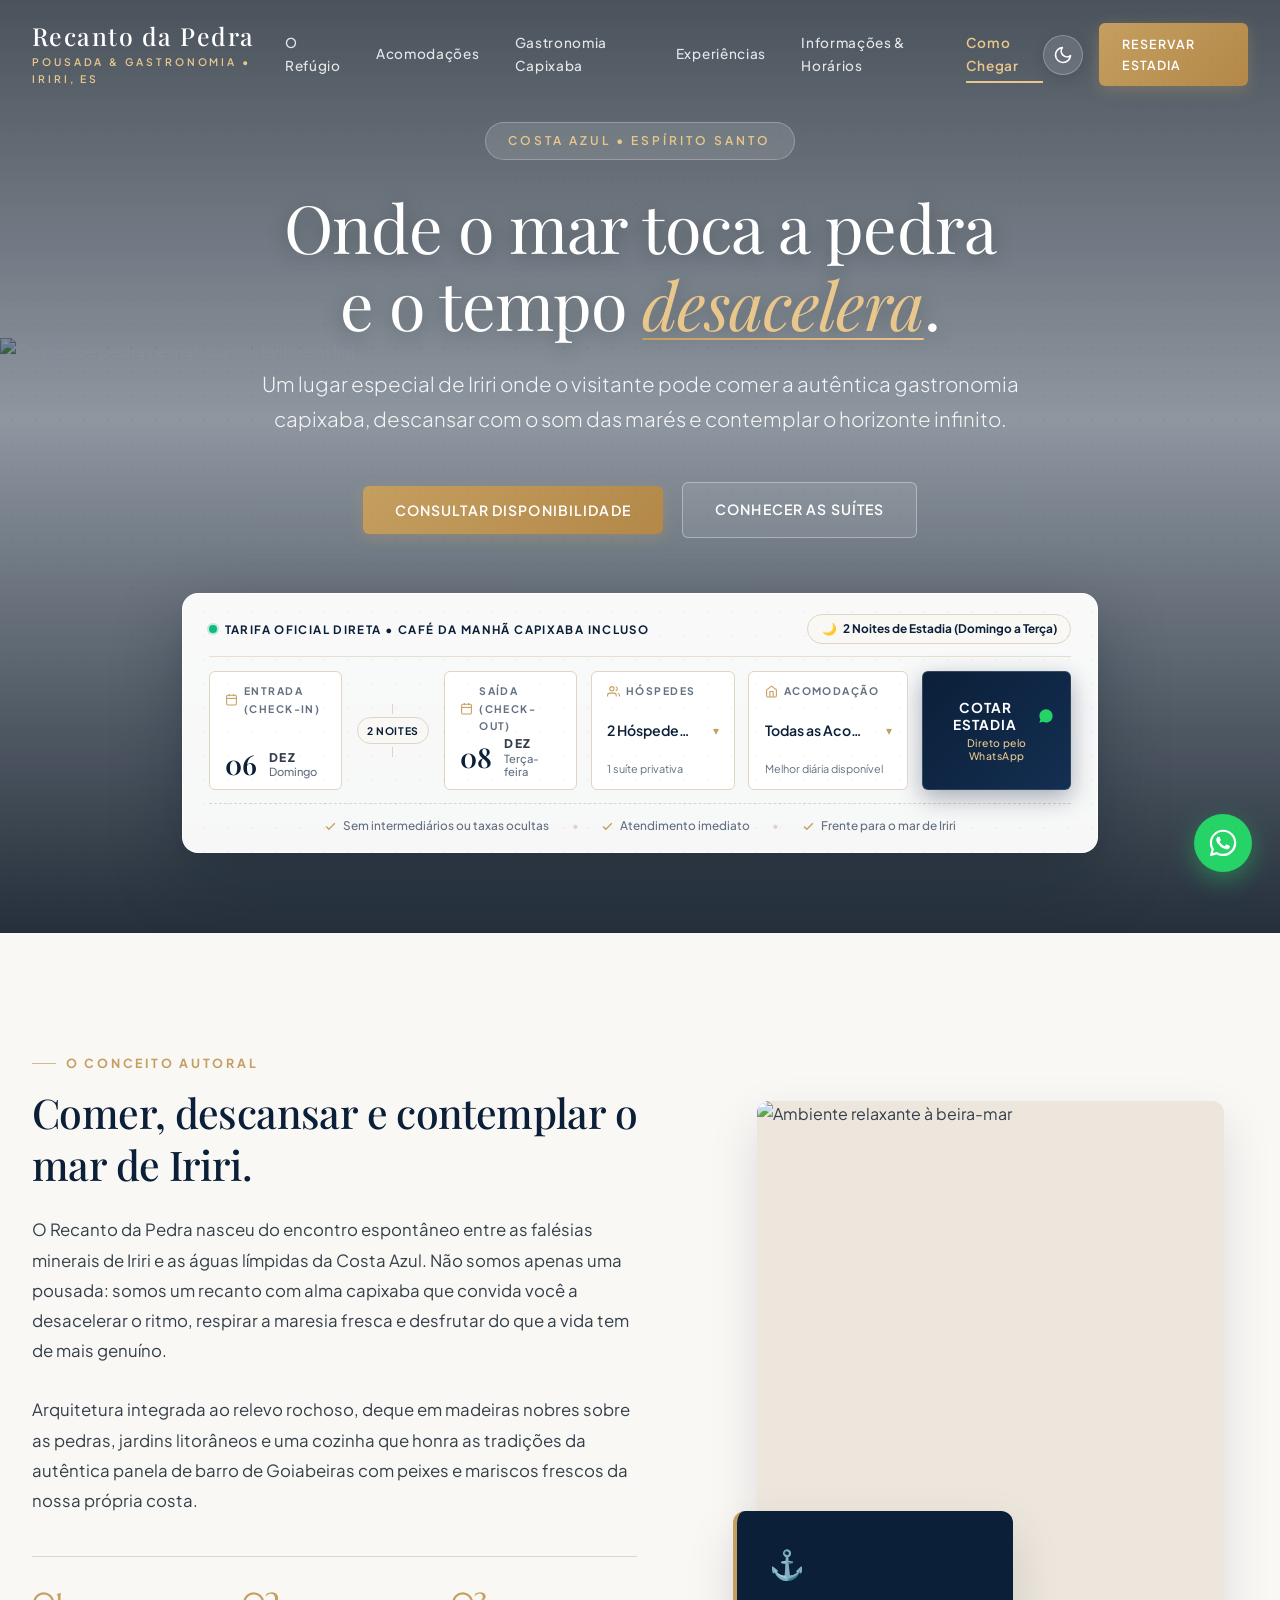
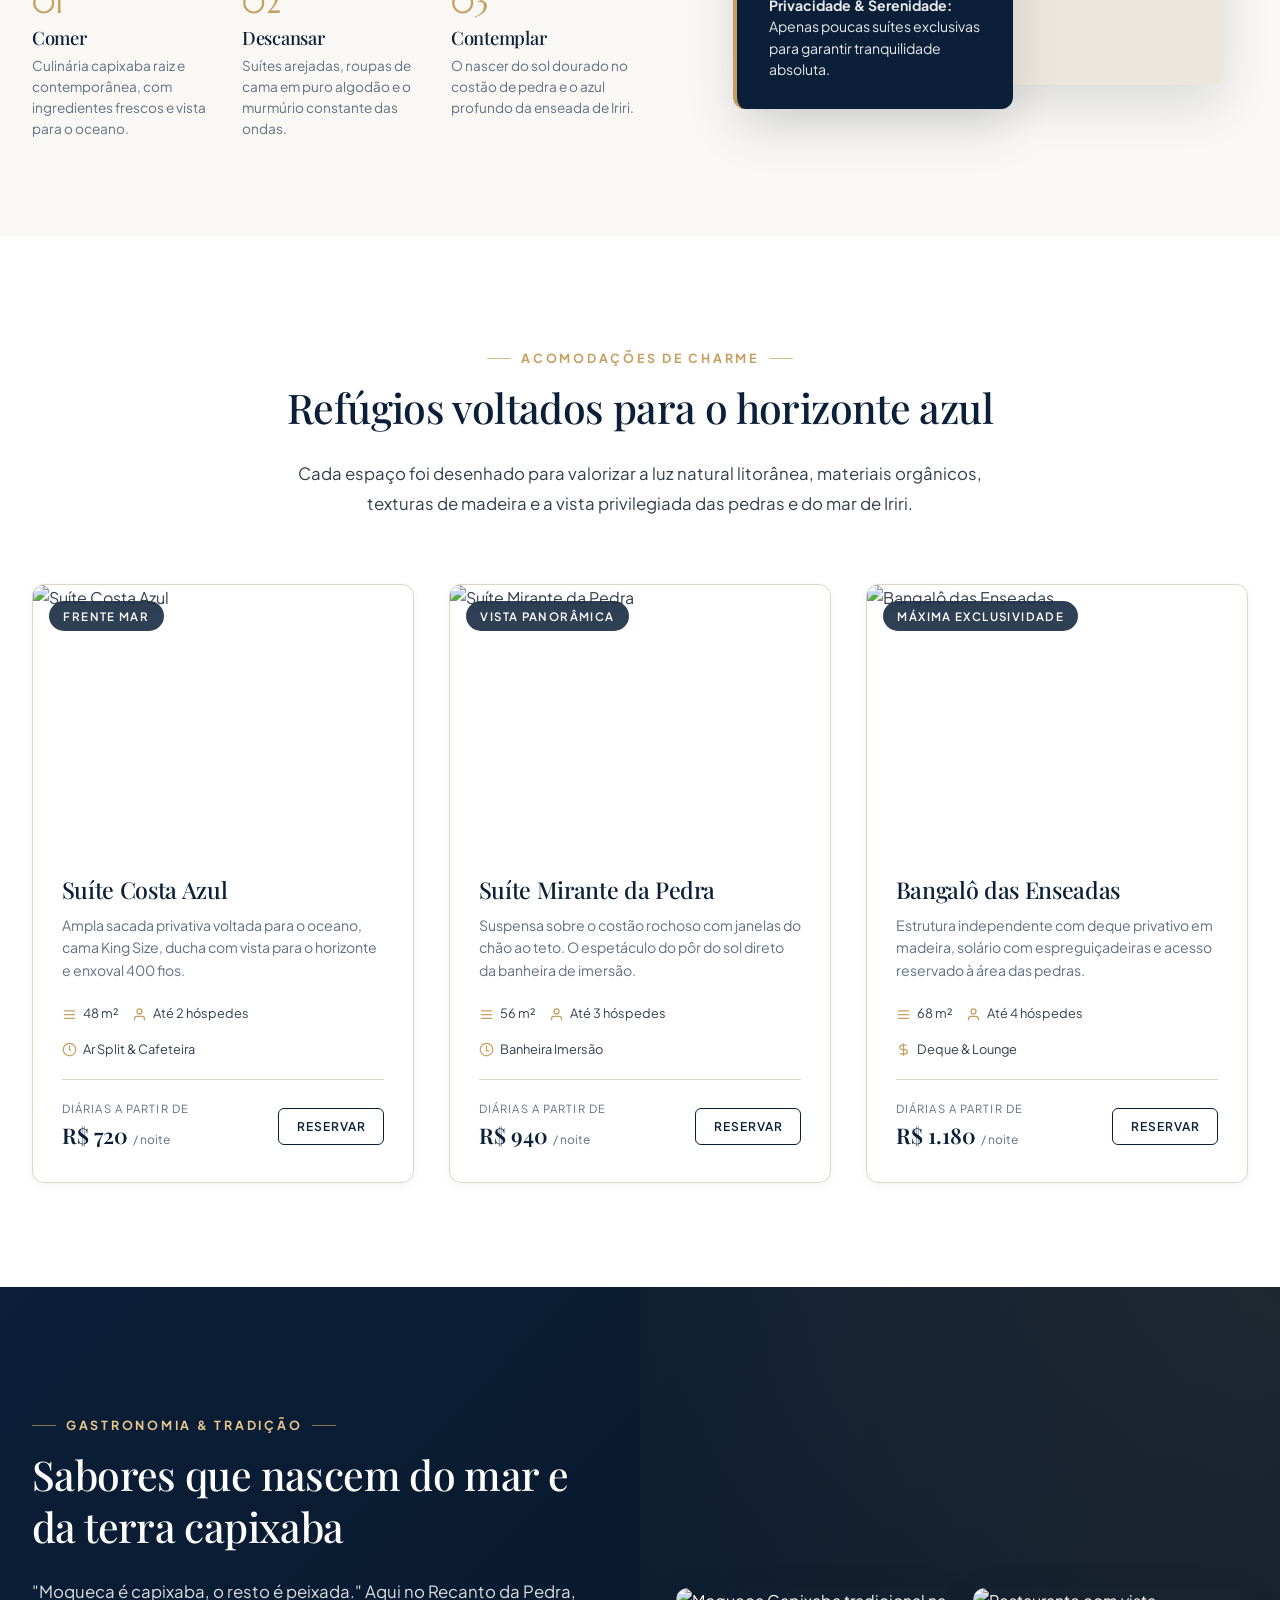
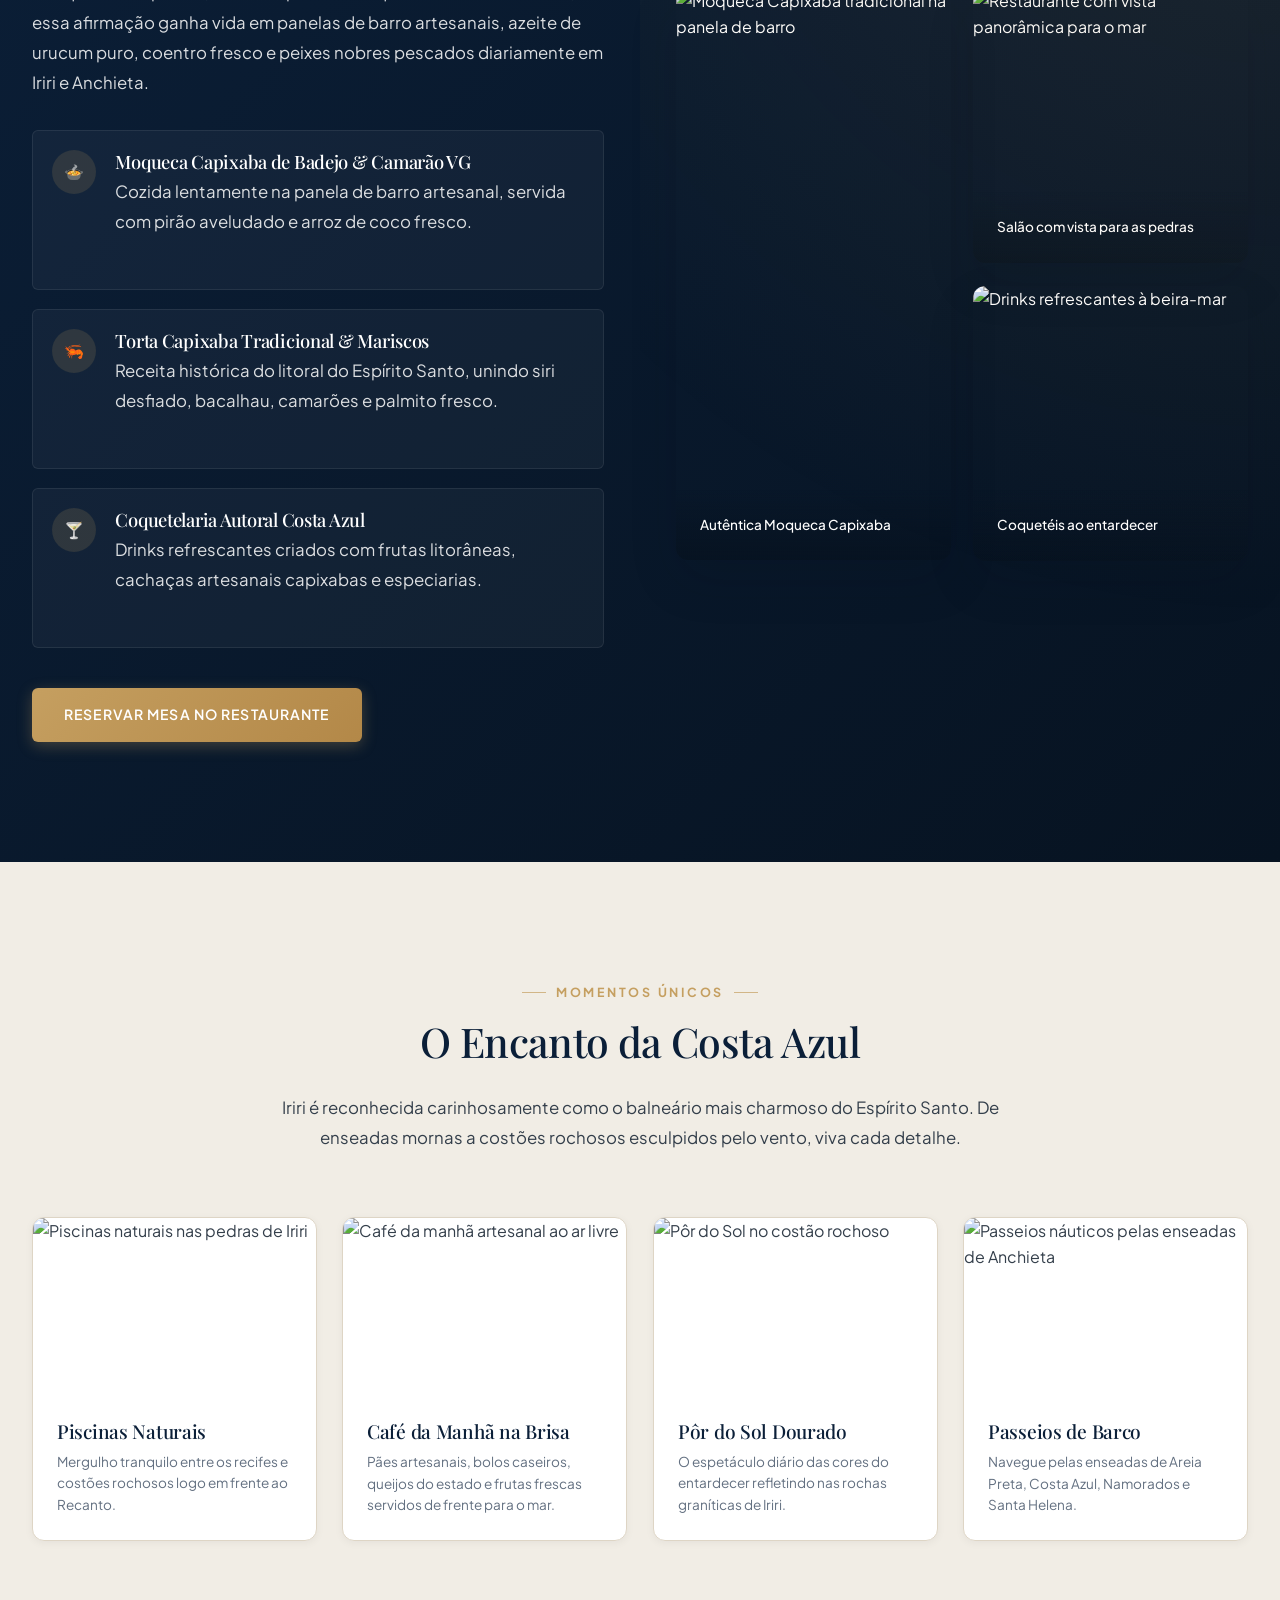
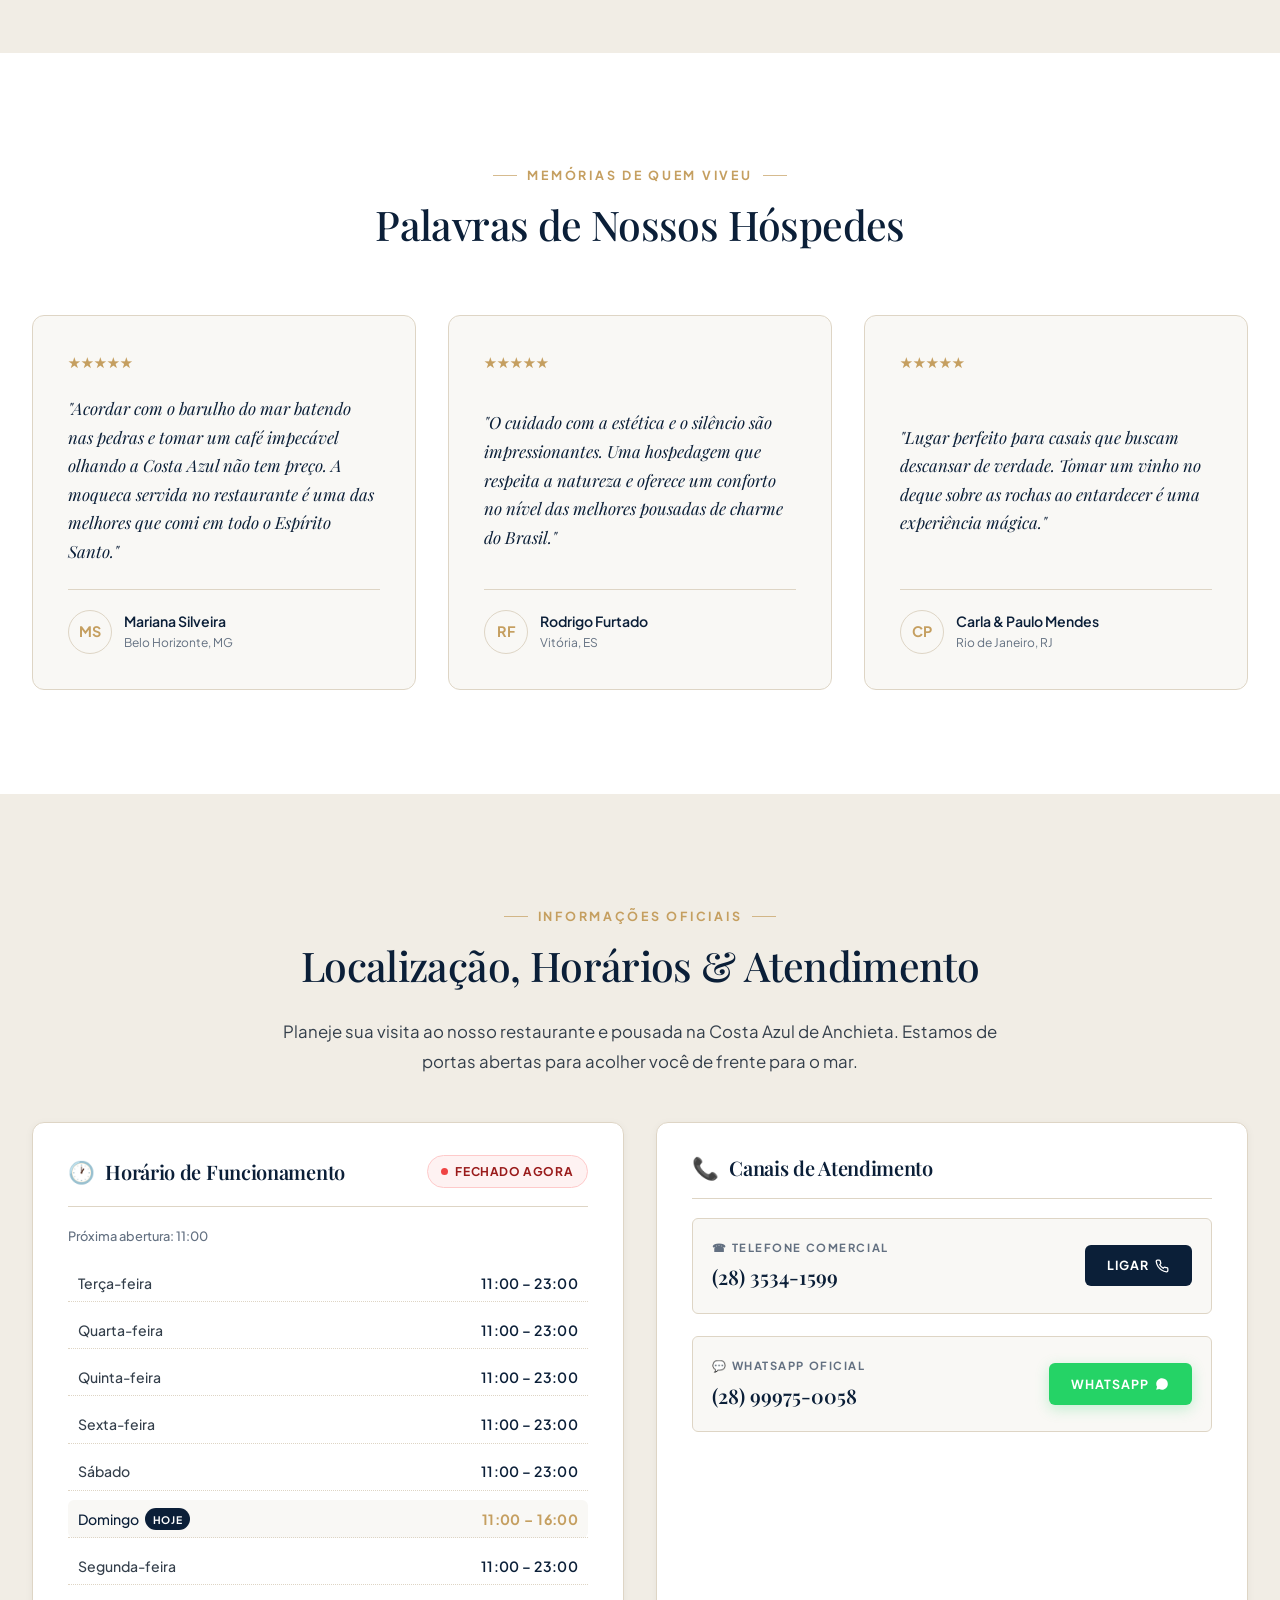
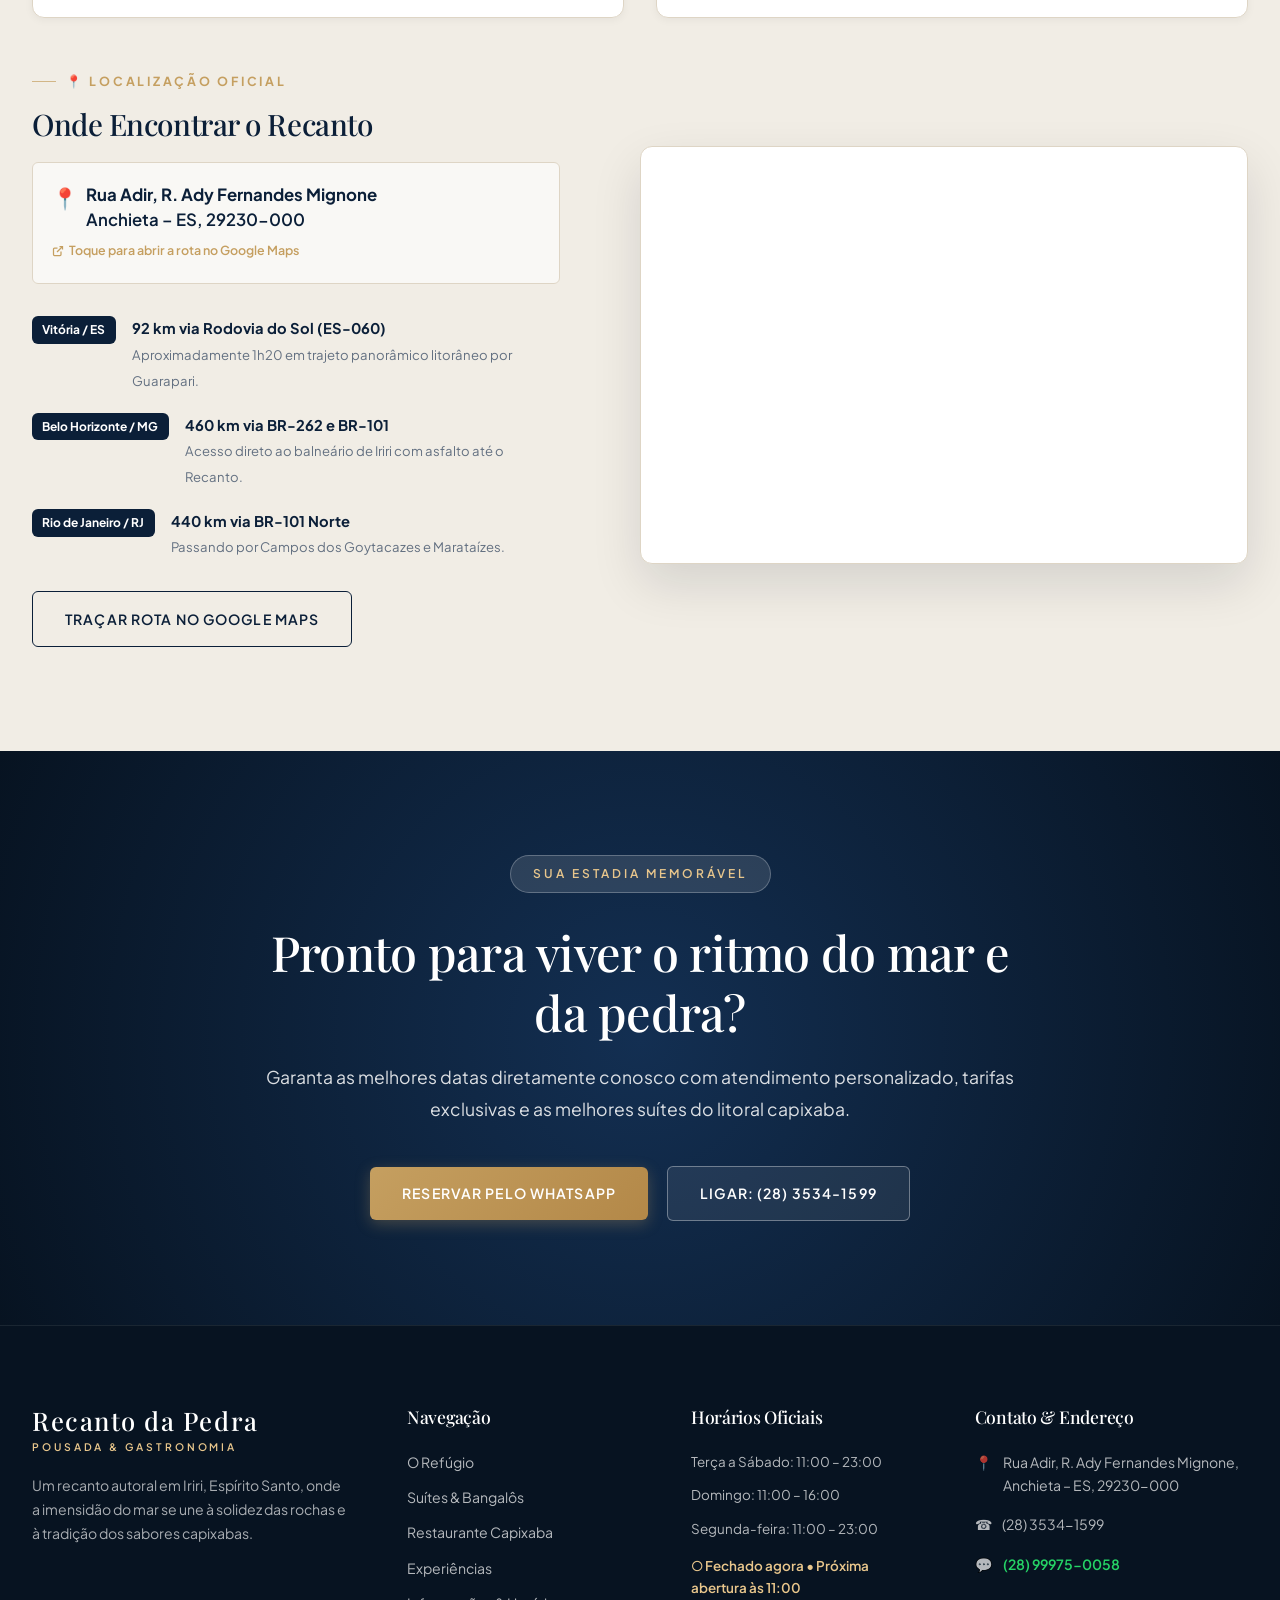
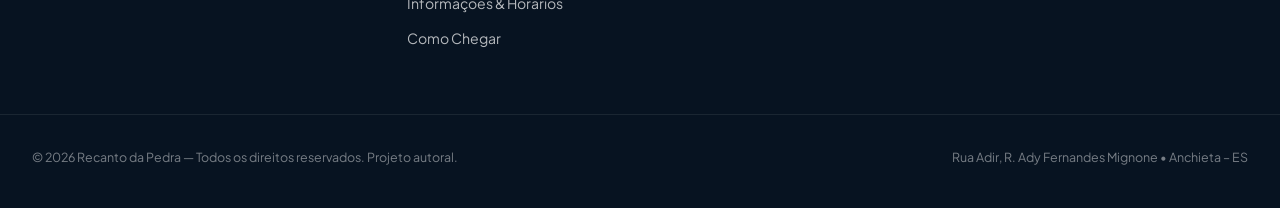
==== commit 7080f879: "feat: add initial HTML, CSS, and JS files for Recanto da Pedra website" ====
--- a/pousada/index.html
+++ b/pousada/index.html
@@ -11,6 +11,19 @@
   <link rel="preconnect" href="https://fonts.gstatic.com" crossorigin>
   <link href="https://fonts.googleapis.com/css2?family=Marcellus&family=Playfair+Display:ital,wght@0,400;0,600;1,400&family=Plus+Jakarta+Sans:wght@300;400;500;600;700&display=swap" rel="stylesheet">
   
+  <!-- Prevenção de FOUC e Detecção Imediata de Tema -->
+  <meta name="color-scheme" content="light dark">
+  <script>
+    (function() {
+      try {
+        var savedTheme = localStorage.getItem('recanto-theme');
+        var prefersDark = window.matchMedia && window.matchMedia('(prefers-color-scheme: dark)').matches;
+        var theme = savedTheme ? savedTheme : (prefersDark ? 'dark' : 'light');
+        document.documentElement.setAttribute('data-theme', theme);
+      } catch (e) {}
+    })();
+  </script>
+  
   <!-- Folha de Estilos Autoral -->
   <link rel="stylesheet" href="css/style.css">
 </head>
@@ -31,9 +44,36 @@
         <a href="#experiencias" class="nav-link">Experiências</a>
         <a href="#informacoes" class="nav-link">Informações & Horários</a>
         <a href="#localizacao" class="nav-link">Como Chegar</a>
+        
+        <!-- Alternador no Menu Mobile -->
+        <div class="nav-theme-item">
+          <span class="nav-theme-label">Aparência</span>
+          <button class="theme-toggle-pill" id="navThemeToggle" type="button" aria-label="Alternar modo escuro e claro">
+            <span class="pill-text-light">☀️ Modo Claro</span>
+            <span class="pill-text-dark">🌙 Modo Escuro</span>
+          </button>
+        </div>
       </nav>
 
       <div class="header-actions">
+        <!-- Botão Elegante de Alternância de Tema -->
+        <button class="theme-toggle-btn" id="themeToggleBtn" type="button" aria-label="Alternar tema claro e escuro" title="Alternar modo escuro / claro">
+          <svg class="theme-icon-sun" width="20" height="20" viewBox="0 0 24 24" fill="none" stroke="currentColor" stroke-width="2" stroke-linecap="round" stroke-linejoin="round" aria-hidden="true">
+            <circle cx="12" cy="12" r="5"></circle>
+            <line x1="12" y1="1" x2="12" y2="3"></line>
+            <line x1="12" y1="21" x2="12" y2="23"></line>
+            <line x1="4.22" y1="4.22" x2="5.64" y2="5.64"></line>
+            <line x1="18.36" y1="18.36" x2="19.78" y2="19.78"></line>
+            <line x1="1" y1="12" x2="3" y2="12"></line>
+            <line x1="21" y1="12" x2="23" y2="12"></line>
+            <line x1="4.22" y1="19.78" x2="5.64" y2="18.36"></line>
+            <line x1="18.36" y1="5.64" x2="19.78" y2="4.22"></line>
+          </svg>
+          <svg class="theme-icon-moon" width="20" height="20" viewBox="0 0 24 24" fill="none" stroke="currentColor" stroke-width="2" stroke-linecap="round" stroke-linejoin="round" aria-hidden="true">
+            <path d="M21 12.79A9 9 0 1 1 11.21 3 7 7 0 0 0 21 12.79z"></path>
+          </svg>
+        </button>
+
         <a href="#reservar" class="btn btn-gold btn-header-reserve js-open-modal">Reservar Estadia</a>
         <button class="mobile-toggle" aria-label="Abrir menu de navegação">☰</button>
       </div>
@@ -43,7 +83,9 @@
   <!-- ==================== HERO SECTION ==================== -->
   <section class="hero-section" id="inicio">
     <div class="hero-backdrop">
-      <img src="https://images.unsplash.com/photo-1507525428034-b723cf961d3e?auto=format&fit=crop&w=2000&q=85" alt="Costão de pedras e mar azul cristalino em Iriri" class="hero-bg-img">
+      <div class="hero-parallax-wrap">
+        <img src="https://images.unsplash.com/photo-1507525428034-b723cf961d3e?auto=format&fit=crop&w=2000&q=85" alt="Costão de pedras e mar azul cristalino em Iriri" class="hero-bg-img">
+      </div>
       <div class="hero-overlay"></div>
     </div>
 
@@ -185,7 +227,7 @@
   <!-- ==================== MANIFESTO / O REFÚGIO ==================== -->
   <section class="concept-section" id="o-refugio">
     <div class="container concept-grid">
-      <div class="concept-text-col">
+      <div class="concept-text-col" data-reveal="left">
         <span class="eyebrow eyebrow-left">O Conceito Autoral</span>
         <h2 class="section-title">Comer, descansar e contemplar o mar de Iriri.</h2>
         <p class="section-description">
@@ -195,18 +237,18 @@
           Arquitetura integrada ao relevo rochoso, deque em madeiras nobres sobre as pedras, jardins litorâneos e uma cozinha que honra as tradições da autêntica panela de barro de Goiabeiras com peixes e mariscos frescos da nossa própria costa.
         </p>
 
-        <div class="concept-pillars">
-          <div class="pillar-card">
+        <div class="concept-pillars" data-reveal-group>
+          <div class="pillar-card" data-reveal="up">
             <span class="pillar-number">01</span>
             <h3 class="pillar-title">Comer</h3>
             <p class="pillar-desc">Culinária capixaba raiz e contemporânea, com ingredientes frescos e vista para o oceano.</p>
           </div>
-          <div class="pillar-card">
+          <div class="pillar-card" data-reveal="up">
             <span class="pillar-number">02</span>
             <h3 class="pillar-title">Descansar</h3>
             <p class="pillar-desc">Suítes arejadas, roupas de cama em puro algodão e o murmúrio constante das ondas.</p>
           </div>
-          <div class="pillar-card">
+          <div class="pillar-card" data-reveal="up">
             <span class="pillar-number">03</span>
             <h3 class="pillar-title">Contemplar</h3>
             <p class="pillar-desc">O nascer do sol dourado no costão de pedra e o azul profundo da enseada de Iriri.</p>
@@ -214,7 +256,7 @@
         </div>
       </div>
 
-      <div class="concept-visual-col">
+      <div class="concept-visual-col" data-reveal="right">
         <div class="visual-composition">
           <div class="img-main-frame">
             <img src="https://images.unsplash.com/photo-1540555700478-4be289fbecef?auto=format&fit=crop&w=1000&q=80" alt="Ambiente relaxante à beira-mar">
@@ -231,7 +273,7 @@
   <!-- ==================== ACOMODAÇÕES ==================== -->
   <section class="suites-section" id="acomodacoes">
     <div class="container">
-      <div class="section-header-center">
+      <div class="section-header-center" data-reveal="up">
         <span class="eyebrow">Acomodações de Charme</span>
         <h2 class="section-title">Refúgios voltados para o horizonte azul</h2>
         <p class="section-description">
@@ -239,9 +281,9 @@
         </p>
       </div>
 
-      <div class="suites-grid">
+      <div class="suites-grid" data-reveal-group>
         <!-- Suíte 1 -->
-        <article class="suite-card">
+        <article class="suite-card" data-reveal="up">
           <div class="suite-media">
             <img src="https://images.unsplash.com/photo-1582719478250-c89cae4dc85b?auto=format&fit=crop&w=800&q=80" alt="Suíte Costa Azul">
             <span class="suite-tag">Frente Mar</span>
@@ -276,7 +318,7 @@
         </article>
 
         <!-- Suíte 2 -->
-        <article class="suite-card">
+        <article class="suite-card" data-reveal="up">
           <div class="suite-media">
             <img src="https://images.unsplash.com/photo-1590490360182-c33d57733427?auto=format&fit=crop&w=800&q=80" alt="Suíte Mirante da Pedra">
             <span class="suite-tag">Vista Panorâmica</span>
@@ -311,7 +353,7 @@
         </article>
 
         <!-- Suíte 3 -->
-        <article class="suite-card">
+        <article class="suite-card" data-reveal="up">
           <div class="suite-media">
             <img src="https://images.unsplash.com/photo-1618773928121-c32242e63f39?auto=format&fit=crop&w=800&q=80" alt="Bangalô das Enseadas">
             <span class="suite-tag">Máxima Exclusividade</span>
@@ -351,15 +393,15 @@
   <!-- ==================== GASTRONOMIA CAPIXABA ==================== -->
   <section class="gastronomy-section" id="gastronomia">
     <div class="container gastronomy-grid">
-      <div class="gastronomy-content">
+      <div class="gastronomy-content" data-reveal="left">
         <span class="eyebrow" style="color: var(--gold-glow);">Gastronomia & Tradição</span>
         <h2 class="section-title">Sabores que nascem do mar e da terra capixaba</h2>
         <p>
           "Moqueca é capixaba, o resto é peixada." Aqui no Recanto da Pedra, essa afirmação ganha vida em panelas de barro artesanais, azeite de urucum puro, coentro fresco e peixes nobres pescados diariamente em Iriri e Anchieta.
         </p>
 
-        <div class="dish-highlights">
-          <div class="dish-item">
+        <div class="dish-highlights" data-reveal-group>
+          <div class="dish-item" data-reveal="left">
             <div class="dish-icon">🍲</div>
             <div>
               <h3 class="dish-title">Moqueca Capixaba de Badejo & Camarão VG</h3>
@@ -367,7 +409,7 @@
             </div>
           </div>
 
-          <div class="dish-item">
+          <div class="dish-item" data-reveal="left">
             <div class="dish-icon">🦐</div>
             <div>
               <h3 class="dish-title">Torta Capixaba Tradicional & Mariscos</h3>
@@ -375,7 +417,7 @@
             </div>
           </div>
 
-          <div class="dish-item">
+          <div class="dish-item" data-reveal="left">
             <div class="dish-icon">🍸</div>
             <div>
               <h3 class="dish-title">Coquetelaria Autoral Costa Azul</h3>
@@ -387,16 +429,16 @@
         <a href="https://wa.me/5528999750058?text=Ol%C3%A1%2C%20gostaria%20de%20reservar%20uma%20mesa%20no%20Restaurante%20do%20Recanto%20da%20Pedra" target="_blank" class="btn btn-gold">Reservar Mesa no Restaurante</a>
       </div>
 
-      <div class="gastronomy-gallery">
-        <div class="gastro-card tall">
+      <div class="gastronomy-gallery" data-reveal-group>
+        <div class="gastro-card tall" data-reveal="zoom">
           <img src="https://images.unsplash.com/photo-1544025162-d76694265947?auto=format&fit=crop&w=800&q=80" alt="Moqueca Capixaba tradicional na panela de barro">
           <div class="gastro-caption">Autêntica Moqueca Capixaba</div>
         </div>
-        <div class="gastro-card">
+        <div class="gastro-card" data-reveal="right">
           <img src="https://images.unsplash.com/photo-1517248135467-4c7edcad34c4?auto=format&fit=crop&w=600&q=80" alt="Restaurante com vista panorâmica para o mar">
           <div class="gastro-caption">Salão com vista para as pedras</div>
         </div>
-        <div class="gastro-card">
+        <div class="gastro-card" data-reveal="right">
           <img src="https://images.unsplash.com/photo-1551024709-8f23befc6f87?auto=format&fit=crop&w=600&q=80" alt="Drinks refrescantes à beira-mar">
           <div class="gastro-caption">Coquetéis ao entardecer</div>
         </div>
@@ -404,10 +446,11 @@
     </div>
   </section>
 
+  <!-- ==================== EXPERIÊNCIAS & IRIRI ==================== -->
   <!-- ==================== EXPERIÊNCIAS & IRIRI ==================== -->
   <section class="experiences-section" id="experiencias">
     <div class="container">
-      <div class="section-header-center">
+      <div class="section-header-center" data-reveal="up">
         <span class="eyebrow">Momentos Únicos</span>
         <h2 class="section-title">O Encanto da Costa Azul</h2>
         <p class="section-description">
@@ -415,8 +458,8 @@
         </p>
       </div>
 
-      <div class="exp-grid">
-        <div class="exp-card">
+      <div class="exp-grid" data-reveal-group>
+        <div class="exp-card" data-reveal="up">
           <div class="exp-img-wrap">
             <img src="https://images.unsplash.com/photo-1506744038136-46273834b3fb?auto=format&fit=crop&w=600&q=80" alt="Piscinas naturais nas pedras de Iriri">
           </div>
@@ -426,7 +469,7 @@
           </div>
         </div>
 
-        <div class="exp-card">
+        <div class="exp-card" data-reveal="up">
           <div class="exp-img-wrap">
             <img src="https://images.unsplash.com/photo-1495474472287-4d71bcdd2085?auto=format&fit=crop&w=600&q=80" alt="Café da manhã artesanal ao ar livre">
           </div>
@@ -436,7 +479,7 @@
           </div>
         </div>
 
-        <div class="exp-card">
+        <div class="exp-card" data-reveal="up">
           <div class="exp-img-wrap">
             <img src="https://images.unsplash.com/photo-1510414842594-a61c69b5ae57?auto=format&fit=crop&w=600&q=80" alt="Pôr do Sol no costão rochoso">
           </div>
@@ -446,7 +489,7 @@
           </div>
         </div>
 
-        <div class="exp-card">
+        <div class="exp-card" data-reveal="up">
           <div class="exp-img-wrap">
             <img src="https://images.unsplash.com/photo-1544551763-46a013bb70d5?auto=format&fit=crop&w=600&q=80" alt="Passeios náuticos pelas enseadas de Anchieta">
           </div>
@@ -462,13 +505,13 @@
   <!-- ==================== DEPOIMENTOS ==================== -->
   <section class="reviews-section">
     <div class="container">
-      <div class="section-header-center">
+      <div class="section-header-center" data-reveal="up">
         <span class="eyebrow">Memórias de Quem Viveu</span>
         <h2 class="section-title">Palavras de Nossos Hóspedes</h2>
       </div>
 
-      <div class="reviews-grid">
-        <div class="review-card">
+      <div class="reviews-grid" data-reveal-group>
+        <div class="review-card" data-reveal="up">
           <div class="review-stars">★★★★★</div>
           <p class="review-quote">
             "Acordar com o barulho do mar batendo nas pedras e tomar um café impecável olhando a Costa Azul não tem preço. A moqueca servida no restaurante é uma das melhores que comi em todo o Espírito Santo."
@@ -482,7 +525,7 @@
           </div>
         </div>
 
-        <div class="review-card">
+        <div class="review-card" data-reveal="up">
           <div class="review-stars">★★★★★</div>
           <p class="review-quote">
             "O cuidado com a estética e o silêncio são impressionantes. Uma hospedagem que respeita a natureza e oferece um conforto no nível das melhores pousadas de charme do Brasil."
@@ -496,7 +539,7 @@
           </div>
         </div>
 
-        <div class="review-card">
+        <div class="review-card" data-reveal="up">
           <div class="review-stars">★★★★★</div>
           <p class="review-quote">
             "Lugar perfeito para casais que buscam descansar de verdade. Tomar um vinho no deque sobre as rochas ao entardecer é uma experiência mágica."
@@ -516,7 +559,7 @@
   <!-- ==================== INFORMAÇÕES OFICIAIS & LOCALIZAÇÃO ==================== -->
   <section class="location-section" id="informacoes">
     <div class="container">
-      <div class="section-header-center" style="margin-bottom: 2.8rem;">
+      <div class="section-header-center" style="margin-bottom: 2.8rem;" data-reveal="up">
         <span class="eyebrow">Informações Oficiais</span>
         <h2 class="section-title">Localização, Horários & Atendimento</h2>
         <p class="section-description">
@@ -525,9 +568,9 @@
       </div>
 
       <!-- Grid com Horários, Contatos e Endereço -->
-      <div class="info-cards-container">
+      <div class="info-cards-container" data-reveal-group>
         <!-- Card 1: Horários de Funcionamento com Status Dinâmico -->
-        <div class="info-card">
+        <div class="info-card" data-reveal="up">
           <div>
             <div class="info-card-header">
               <div class="info-card-title-group">
@@ -576,7 +619,7 @@
         </div>
 
         <!-- Card 2: Contatos Separados (Telefone Comercial e WhatsApp) -->
-        <div class="info-card">
+        <div class="info-card" data-reveal="up">
           <div>
             <div class="info-card-header">
               <div class="info-card-title-group">
@@ -616,7 +659,7 @@
 
       <!-- Localização Geográfica e Mapa -->
       <div class="location-grid" id="localizacao">
-        <div class="location-text">
+        <div class="location-text" data-reveal="left">
           <span class="eyebrow eyebrow-left">📍 Localização Oficial</span>
           <h3 class="section-title" style="font-size: 1.85rem; margin-bottom: 1.2rem;">Onde Encontrar o Recanto</h3>
           
@@ -665,7 +708,7 @@
           <a href="https://www.google.com/maps/search/?api=1&query=Rua+Adir,+R.+Ady+Fernandes+Mignone,+Anchieta+-+ES,+29230-000" target="_blank" rel="noopener noreferrer" class="btn btn-outline-dark">Traçar Rota no Google Maps</a>
         </div>
 
-        <div class="map-wrapper">
+        <div class="map-wrapper" data-reveal="zoom">
           <iframe 
             title="Mapa de Localização - Recanto da Pedra em Anchieta ES"
             src="https://www.google.com/maps/embed?pb=!1m18!1m12!1m3!1d14917.43265819777!2d-40.6480112!3d-20.8247926!2m3!1f0!2f0!3f0!3m2!1i1024!2i768!4f13.1!3m3!1m2!1s0xb9dae076646549%3A0x6b4cf88ee27e5a6a!2sIriri%2C%20Anchieta%20-%20ES!5e0!3m2!1spt-BR!2sbr!4v1700000000000!5m2!1spt-BR!2sbr" 
@@ -682,7 +725,7 @@
 
   <!-- ==================== BANNER FINAL CTA ==================== -->
   <section class="cta-banner" id="reservar">
-    <div class="container cta-banner-content">
+    <div class="container cta-banner-content" data-reveal="zoom">
       <span class="hero-tag">Sua estadia memorável</span>
       <h2>Pronto para viver o ritmo do mar e da pedra?</h2>
       <p>
--- a/pousada/css/style.css
+++ b/pousada/css/style.css
@@ -5,7 +5,33 @@
    ========================================================================== */
 
 :root {
-  /* Paleta Mineral e Oceânica */
+  color-scheme: light;
+
+  /* Superfícies & Fundos Semânticos (Modo Claro Padrão) */
+  --bg-primary: #f9f8f5;        /* Areia clara suave */
+  --bg-surface: #ffffff;        /* Seções e cartões brancos */
+  --bg-secondary: #f1ede5;      /* Areia quente intermediária */
+  --bg-card: #ffffff;           /* Superfície de cartões */
+  --bg-card-alt: #f9f8f5;       /* Cartões secundários (depoimentos, contatos) */
+  --bg-input: #f9f8f5;          /* Campos de formulário */
+  --border-color: #ded5c5;      /* Bordas minerais */
+  --border-subtle: rgba(222, 213, 197, 0.7);
+
+  /* Tipografia Semântica */
+  --text-title: #0b1f38;        /* Títulos oceânicos profundos */
+  --text-main: #343f4b;         /* Corpo de texto em tom ardósia */
+  --text-muted: #637081;        /* Descrições e subtextos suaves */
+  --text-faint: #a2adb9;        /* Legendas discretas */
+
+  /* Componentes Específicos */
+  --booking-bg: rgba(255, 255, 255, 0.96);
+  --booking-border: rgba(255, 255, 255, 0.95);
+  --booking-cell-bg: #ffffff;
+  --booking-cell-border: #ded5c5;
+  --modal-bg: #ffffff;
+  --modal-overlay: rgba(7, 19, 33, 0.75);
+
+  /* Paleta Mineral e Oceânica Clássica */
   --ocean-abyss: #071321;
   --ocean-deep: #0b1f38;
   --ocean-navy: #132f52;
@@ -26,7 +52,7 @@
   
   --wood-warm: #a66838;
   --wood-deep: #6e4321;
-  --terracotta: #b85433; /* Lembrança sutil da argila da panela de barro de Goiabeiras */
+  --terracotta: #b85433; /* Argila da panela de barro de Goiabeiras */
   
   --gold-sand: #c59f60;
   --gold-glow: #e8c68c;
@@ -42,10 +68,16 @@
   --shadow-lg: 0 20px 50px rgba(7, 19, 33, 0.12);
   --shadow-hover: 0 25px 60px rgba(11, 31, 56, 0.18);
 
-  /* Transições Suaves */
+  /* Transições e Animações de Alta Performance */
   --transition-fast: 0.25s cubic-bezier(0.25, 0.46, 0.45, 0.94);
   --transition-smooth: 0.4s cubic-bezier(0.16, 1, 0.3, 1);
   --transition-slow: 0.8s cubic-bezier(0.16, 1, 0.3, 1);
+
+  --anim-ease: cubic-bezier(0.22, 1, 0.36, 1);
+  --anim-hero-duration: 1s;
+  --anim-reveal-duration: 0.85s;
+  --anim-underline-duration: 0.9s;
+  --anim-header-duration: 0.4s;
 
   /* Dimensões */
   --container-max: 1320px;
@@ -56,6 +88,59 @@
   --radius-pill: 999px;
 }
 
+/* ==========================================================================
+   TEMA ESCURO (DARK MODE) — ATMOSFERA NOTURNA DO COSTA AZUL & IRIRI
+   ========================================================================== */
+[data-theme="dark"] {
+  color-scheme: dark;
+
+  /* Superfícies & Fundos Noturnos */
+  --bg-primary: #070e17;        /* Noite oceânica profunda de Iriri */
+  --bg-surface: #0c1826;        /* Superfícies com contraste refinado */
+  --bg-secondary: #0a131f;      /* Fundo suave alternado */
+  --bg-card: #112236;           /* Cartões com relevo mineral */
+  --bg-card-alt: #14273d;       /* Depoimentos e detalhes */
+  --bg-input: #0c1826;          /* Entradas sofisticadas */
+  --border-color: #1e354d;      /* Linhas oceânicas discretas */
+  --border-subtle: rgba(43, 108, 176, 0.25);
+
+  /* Tipografia Noturna Luminosa */
+  --text-title: #f1f6fa;        /* Branco luar acolhedor */
+  --text-main: #c4d3e2;         /* Prata elegante para leitura */
+  --text-muted: #8fa5ba;        /* Ardósia luminoso */
+  --text-faint: #5b728a;        /* Discreto */
+
+  /* Compatibilidade com tokens diretos */
+  --sand-pure: #112236;
+  --sand-light: #070e17;
+  --sand-warm: #0a131f;
+  --sand-card: #112236;
+  --sand-border: #1e354d;
+
+  --stone-dark: #f1f6fa;
+  --stone-slate: #c4d3e2;
+  --stone-soft: #8fa5ba;
+  --stone-pale: #5b728a;
+
+  --ocean-mist: #132438;
+
+  /* Console de Reservas Noturno */
+  --booking-bg: rgba(9, 18, 29, 0.94);
+  --booking-border: rgba(197, 159, 96, 0.35);
+  --booking-cell-bg: #102135;
+  --booking-cell-border: #1c344d;
+
+  /* Modal Noturno */
+  --modal-bg: #0c1826;
+  --modal-overlay: rgba(2, 6, 11, 0.88);
+
+  /* Sombras Profundas */
+  --shadow-sm: 0 4px 14px rgba(0, 0, 0, 0.45);
+  --shadow-md: 0 12px 32px rgba(0, 0, 0, 0.55);
+  --shadow-lg: 0 22px 55px rgba(0, 0, 0, 0.7);
+  --shadow-hover: 0 25px 65px rgba(0, 0, 0, 0.85);
+}
+
 /* Reset Básico e Global */
 *, *::before, *::after {
   box-sizing: border-box;
@@ -71,14 +156,32 @@
 
 body {
   font-family: var(--font-sans);
-  background-color: var(--sand-light);
-  color: var(--stone-slate);
+  background-color: var(--bg-primary);
+  color: var(--text-main);
   line-height: 1.65;
   font-weight: 400;
   overflow-x: hidden;
   position: relative;
   -webkit-font-smoothing: antialiased;
   -moz-osx-font-smoothing: grayscale;
+  transition: background-color var(--transition-smooth), color var(--transition-smooth);
+}
+
+/* Transição global suave de temas para contêineres e cartões */
+.suites-section,
+.concept-section,
+.experiences-section,
+.reviews-section,
+.location-section,
+.suite-card,
+.exp-card,
+.review-card,
+.info-card,
+.booking-console-wrapper,
+.luxury-booking-cell,
+.modal-card,
+.site-header {
+  transition: background-color var(--transition-smooth), color var(--transition-smooth), border-color var(--transition-smooth), box-shadow var(--transition-smooth);
 }
 
 /* Textura sutil orgânica de pedra e granito de Iriri */
@@ -89,10 +192,15 @@
   left: 0;
   width: 100vw;
   height: 100vh;
-  background-image: radial-gradient(rgba(11, 31, 56, 0.02) 1px, transparent 0);
+  background-image: radial-gradient(rgba(11, 31, 56, 0.03) 1px, transparent 0);
   background-size: 24px 24px;
   pointer-events: none;
   z-index: 9999;
+  transition: opacity var(--transition-smooth);
+}
+
+[data-theme="dark"] body::before {
+  background-image: radial-gradient(rgba(241, 246, 250, 0.03) 1px, transparent 0);
 }
 
 /* Imagens */
@@ -122,10 +230,11 @@
 /* Tipografia de Cabeçalhos */
 h1, h2, h3, h4, .serif-title {
   font-family: var(--font-serif);
-  color: var(--ocean-deep);
+  color: var(--text-title);
   font-weight: 500;
   line-height: 1.25;
   letter-spacing: -0.015em;
+  transition: color var(--transition-smooth);
 }
 
 .eyebrow {
@@ -226,14 +335,24 @@
 
 .btn-outline-dark {
   background: transparent;
-  color: var(--ocean-deep);
-  border: 1px solid var(--ocean-deep);
+  color: var(--text-title);
+  border: 1px solid var(--text-title);
 }
 
 .btn-outline-dark:hover {
-  background: var(--ocean-deep);
-  color: #ffffff;
+  background: var(--text-title);
+  color: var(--bg-primary);
   transform: translateY(-2px);
+}
+
+[data-theme="dark"] .btn-outline-dark {
+  color: var(--gold-glow);
+  border-color: var(--gold-sand);
+}
+
+[data-theme="dark"] .btn-outline-dark:hover {
+  background: var(--gold-sand);
+  color: #070e17;
 }
 
 .btn-whatsapp {
@@ -258,17 +377,28 @@
   left: 0;
   width: 100%;
   z-index: 1000;
-  transition: all var(--transition-smooth);
+  transition: background-color var(--anim-header-duration) var(--anim-ease),
+              backdrop-filter var(--anim-header-duration) var(--anim-ease),
+              -webkit-backdrop-filter var(--anim-header-duration) var(--anim-ease),
+              padding var(--anim-header-duration) var(--anim-ease),
+              box-shadow var(--anim-header-duration) var(--anim-ease),
+              border-color var(--anim-header-duration) var(--anim-ease);
   padding: 1.4rem 0;
 }
 
 .site-header.scrolled {
-  background: rgba(11, 31, 56, 0.94);
+  background: rgba(11, 31, 56, 0.90);
   backdrop-filter: blur(14px);
   -webkit-backdrop-filter: blur(14px);
   padding: 0.85rem 0;
-  box-shadow: 0 4px 30px rgba(0, 0, 0, 0.15);
+  box-shadow: 0 8px 32px rgba(7, 19, 33, 0.18);
   border-bottom: 1px solid rgba(255, 255, 255, 0.08);
+}
+
+[data-theme="dark"] .site-header.scrolled {
+  background: rgba(7, 14, 23, 0.92);
+  border-bottom: 1px solid rgba(255, 255, 255, 0.06);
+  box-shadow: 0 8px 32px rgba(0, 0, 0, 0.45);
 }
 
 .header-container {
@@ -313,37 +443,178 @@
   color: rgba(255, 255, 255, 0.85);
   position: relative;
   padding: 0.35rem 0;
-}
-
+  transition: color var(--transition-fast);
+}
+
+/* Sublinhado direcional animado: origem direita no hover-out e esquerda no hover-in */
 .nav-link::after {
   content: "";
   position: absolute;
   bottom: 0;
   left: 0;
-  width: 0%;
+  width: 100%;
   height: 2px;
   background-color: var(--gold-sand);
-  transition: width var(--transition-smooth);
-}
-
-.nav-link:hover {
-  color: #ffffff;
-}
-
-.nav-link:hover::after {
-  width: 100%;
+  transform: scaleX(0);
+  transform-origin: right;
+  transition: transform 0.35s var(--anim-ease), background-color var(--transition-fast);
+}
+
+.nav-link:hover,
+.nav-link.active {
+  color: #ffffff;
+}
+
+.nav-link:hover::after,
+.nav-link.active::after {
+  transform: scaleX(1);
+  transform-origin: left;
+}
+
+.nav-link.active {
+  color: var(--gold-glow);
+  font-weight: 600;
+}
+
+.nav-link.active::after {
+  background-color: var(--gold-glow);
 }
 
 .header-actions {
   display: flex;
   align-items: center;
-  gap: 1.2rem;
+  gap: 1rem;
 }
 
 .btn-header-reserve {
   padding: 0.7rem 1.4rem;
   font-size: 0.78rem;
 }
+
+/* ==========================================================================
+   BOTÃO DE ALTERNÂNCIA DE TEMA (CLARO / ESCURO)
+   ========================================================================== */
+.theme-toggle-btn {
+  display: inline-flex;
+  align-items: center;
+  justify-content: center;
+  width: 40px;
+  height: 40px;
+  border-radius: 50%;
+  background: rgba(255, 255, 255, 0.12);
+  border: 1px solid rgba(255, 255, 255, 0.25);
+  backdrop-filter: blur(8px);
+  -webkit-backdrop-filter: blur(8px);
+  color: #ffffff;
+  cursor: pointer;
+  position: relative;
+  transition: all var(--transition-smooth);
+  box-shadow: 0 4px 14px rgba(0, 0, 0, 0.12);
+  overflow: hidden;
+  flex-shrink: 0;
+}
+
+.theme-toggle-btn:hover {
+  background: rgba(255, 255, 255, 0.22);
+  border-color: var(--gold-sand);
+  color: var(--gold-glow);
+  transform: translateY(-2px) scale(1.05);
+  box-shadow: 0 6px 20px rgba(197, 159, 96, 0.35);
+}
+
+.theme-toggle-btn:active {
+  transform: scale(0.94);
+}
+
+.theme-toggle-btn:focus-visible {
+  outline: 2px solid var(--gold-sand);
+  outline-offset: 3px;
+}
+
+.theme-icon-sun,
+.theme-icon-moon {
+  position: absolute;
+  transition: transform 0.45s cubic-bezier(0.16, 1, 0.3, 1), opacity 0.35s ease;
+  pointer-events: none;
+}
+
+/* Modo Claro: Mostra a Lua (para mudar para escuro) */
+:root:not([data-theme="dark"]) .theme-icon-sun {
+  opacity: 0;
+  transform: rotate(90deg) scale(0.4);
+}
+
+:root:not([data-theme="dark"]) .theme-icon-moon {
+  opacity: 1;
+  transform: rotate(0deg) scale(1);
+}
+
+/* Modo Escuro: Mostra o Sol dourado (para mudar para claro) */
+[data-theme="dark"] .theme-icon-sun {
+  opacity: 1;
+  transform: rotate(0deg) scale(1);
+  color: var(--gold-glow);
+}
+
+[data-theme="dark"] .theme-icon-moon {
+  opacity: 0;
+  transform: rotate(-90deg) scale(0.4);
+}
+
+[data-theme="dark"] .theme-toggle-btn {
+  background: rgba(232, 198, 140, 0.14);
+  border-color: rgba(232, 198, 140, 0.38);
+  color: var(--gold-glow);
+  box-shadow: 0 4px 16px rgba(0, 0, 0, 0.3), inset 0 0 10px rgba(232, 198, 140, 0.08);
+}
+
+[data-theme="dark"] .theme-toggle-btn:hover {
+  background: rgba(232, 198, 140, 0.25);
+  border-color: var(--gold-glow);
+  box-shadow: 0 0 22px rgba(232, 198, 140, 0.45);
+}
+
+/* Alternador no Menu Mobile */
+.nav-theme-item {
+  display: none;
+  align-items: center;
+  justify-content: space-between;
+  width: 100%;
+  padding-top: 1.5rem;
+  margin-top: 1rem;
+  border-top: 1px solid rgba(255, 255, 255, 0.12);
+}
+
+.nav-theme-label {
+  font-size: 0.85rem;
+  font-weight: 600;
+  text-transform: uppercase;
+  letter-spacing: 0.1em;
+  color: rgba(255, 255, 255, 0.7);
+}
+
+.theme-toggle-pill {
+  display: inline-flex;
+  align-items: center;
+  gap: 8px;
+  padding: 0.5rem 1rem;
+  background: rgba(255, 255, 255, 0.1);
+  border: 1px solid rgba(255, 255, 255, 0.25);
+  border-radius: var(--radius-pill);
+  color: #ffffff;
+  cursor: pointer;
+  font-size: 0.82rem;
+  font-weight: 600;
+  transition: all var(--transition-fast);
+}
+
+.theme-toggle-pill:hover {
+  border-color: var(--gold-sand);
+  background: rgba(255, 255, 255, 0.2);
+}
+
+:root:not([data-theme="dark"]) .pill-text-dark { display: none; }
+[data-theme="dark"] .pill-text-light { display: none; }
 
 .mobile-toggle {
   display: none;
@@ -376,19 +647,37 @@
   width: 100%;
   height: 100%;
   z-index: 1;
-}
-
+  overflow: hidden;
+}
+
+/* Camada isolada para paralaxe suave via requestAnimationFrame */
+.hero-parallax-wrap {
+  position: absolute;
+  top: -12%;
+  left: 0;
+  width: 100%;
+  height: 124%;
+  will-change: transform;
+}
+
+/* Zoom lento cinematográfico (scale 1.12 para 1 em 24s) */
 .hero-bg-img {
   width: 100%;
   height: 100%;
   object-fit: cover;
   object-position: center 40%;
-  transform: scale(1.04);
-  transition: transform 12s ease-out;
-}
-
-.hero-section:hover .hero-bg-img {
-  transform: scale(1.08);
+  transform: scale(1.12);
+  animation: heroKenBurns 24s var(--anim-ease) forwards;
+  will-change: transform;
+}
+
+@keyframes heroKenBurns {
+  from {
+    transform: scale(1.12);
+  }
+  to {
+    transform: scale(1);
+  }
 }
 
 .hero-overlay {
@@ -413,6 +702,18 @@
   margin: 0 auto;
 }
 
+/* Keyframe compartilhado de entrada sequencial do Hero */
+@keyframes heroFadeUp {
+  from {
+    opacity: 0;
+    transform: translateY(24px);
+  }
+  to {
+    opacity: 1;
+    transform: translateY(0);
+  }
+}
+
 .hero-tag {
   display: inline-flex;
   align-items: center;
@@ -428,6 +729,9 @@
   color: var(--gold-glow);
   margin-bottom: 1.8rem;
   font-weight: 600;
+  opacity: 0;
+  animation: heroFadeUp var(--anim-hero-duration) var(--anim-ease) 0.2s forwards;
+  will-change: opacity, transform;
 }
 
 .hero-title {
@@ -437,12 +741,42 @@
   line-height: 1.15;
   margin-bottom: 1.6rem;
   text-shadow: 0 4px 20px rgba(0, 0, 0, 0.3);
-}
-
+  opacity: 0;
+  animation: heroFadeUp var(--anim-hero-duration) var(--anim-ease) 0.42s forwards;
+  will-change: opacity, transform;
+}
+
+/* Palavra em itálico dourado com sublinhado que se desenha após 1.4s */
 .hero-title em {
   font-style: italic;
   font-weight: 300;
   color: var(--gold-glow);
+  position: relative;
+  display: inline-block;
+}
+
+.hero-title em::after {
+  content: "";
+  position: absolute;
+  left: 0;
+  bottom: 2px;
+  width: 100%;
+  height: 2px;
+  background: linear-gradient(90deg, var(--gold-sand), var(--gold-glow));
+  border-radius: 1px;
+  transform: scaleX(0);
+  transform-origin: left;
+  animation: drawUnderline var(--anim-underline-duration) var(--anim-ease) 1.4s forwards;
+  will-change: transform;
+}
+
+@keyframes drawUnderline {
+  from {
+    transform: scaleX(0);
+  }
+  to {
+    transform: scaleX(1);
+  }
 }
 
 .hero-manifesto {
@@ -452,6 +786,9 @@
   max-width: 760px;
   margin: 0 auto 2.8rem auto;
   color: rgba(255, 255, 255, 0.9);
+  opacity: 0;
+  animation: heroFadeUp var(--anim-hero-duration) var(--anim-ease) 0.65s forwards;
+  will-change: opacity, transform;
 }
 
 .hero-ctas {
@@ -461,6 +798,9 @@
   gap: 1.2rem;
   flex-wrap: wrap;
   margin-bottom: 3.5rem;
+  opacity: 0;
+  animation: heroFadeUp var(--anim-hero-duration) var(--anim-ease) 0.88s forwards;
+  will-change: opacity, transform;
 }
 
 /* ==========================================================================
@@ -468,18 +808,21 @@
    ========================================================================== */
 
 .booking-console-wrapper {
-  background: rgba(255, 255, 255, 0.96);
+  background: var(--booking-bg);
   backdrop-filter: blur(24px);
   -webkit-backdrop-filter: blur(24px);
   border-radius: 16px;
   padding: 1.25rem 1.6rem 1rem;
   box-shadow: 0 25px 70px rgba(7, 19, 33, 0.28), 0 4px 18px rgba(0, 0, 0, 0.06);
-  border: 1px solid rgba(255, 255, 255, 0.95);
+  border: 1px solid var(--booking-border);
   max-width: 1180px;
   margin: 0 auto;
   position: relative;
   z-index: 10;
   text-align: left;
+  opacity: 0;
+  animation: heroFadeUp var(--anim-hero-duration) var(--anim-ease) 1.1s forwards;
+  will-change: opacity, transform;
 }
 
 .booking-console-topbar {
@@ -488,7 +831,7 @@
   justify-content: space-between;
   padding-bottom: 0.75rem;
   margin-bottom: 0.85rem;
-  border-bottom: 1px solid rgba(222, 213, 197, 0.7);
+  border-bottom: 1px solid var(--border-subtle);
   flex-wrap: wrap;
   gap: 0.6rem;
 }
@@ -501,7 +844,7 @@
   letter-spacing: 0.12em;
   text-transform: uppercase;
   font-weight: 700;
-  color: var(--ocean-deep);
+  color: var(--text-title);
 }
 
 .live-dot {
@@ -521,13 +864,13 @@
 }
 
 .console-nights-counter {
-  background: var(--ocean-mist);
-  border: 1px solid #d0e0f0;
+  background: var(--bg-card-alt);
+  border: 1px solid var(--border-color);
   padding: 0.28rem 0.85rem;
   border-radius: var(--radius-pill);
   font-size: 0.74rem;
   font-weight: 700;
-  color: var(--ocean-deep);
+  color: var(--text-title);
   display: inline-flex;
   align-items: center;
   gap: 6px;
@@ -542,8 +885,8 @@
 }
 
 .luxury-booking-cell {
-  background: #ffffff;
-  border: 1.5px solid var(--sand-border);
+  background: var(--booking-cell-bg);
+  border: 1.5px solid var(--booking-cell-border);
   border-radius: var(--radius-sm);
   padding: 0.65rem 0.95rem;
   position: relative;
@@ -558,16 +901,16 @@
 .luxury-booking-cell:hover,
 .luxury-booking-cell:focus-within {
   border-color: var(--gold-sand);
-  box-shadow: 0 6px 18px rgba(197, 159, 96, 0.18);
+  box-shadow: 0 6px 18px rgba(197, 159, 96, 0.25);
   transform: translateY(-2px);
-  background: #ffffff;
+  background: var(--booking-cell-bg);
 }
 
 .cell-label {
   font-size: 0.65rem;
   text-transform: uppercase;
   letter-spacing: 0.14em;
-  color: var(--stone-soft);
+  color: var(--text-muted);
   font-weight: 700;
   display: flex;
   align-items: center;
@@ -590,7 +933,7 @@
   font-family: var(--font-serif);
   font-size: 1.7rem;
   font-weight: 600;
-  color: var(--ocean-deep);
+  color: var(--text-title);
   line-height: 1;
 }
 
@@ -604,13 +947,13 @@
   font-size: 0.75rem;
   font-weight: 800;
   letter-spacing: 0.12em;
-  color: var(--stone-slate);
+  color: var(--text-main);
   text-transform: uppercase;
 }
 
 .date-weekday {
   font-size: 0.7rem;
-  color: var(--stone-soft);
+  color: var(--text-muted);
   font-weight: 500;
 }
 
@@ -638,7 +981,7 @@
 .connector-line {
   width: 1px;
   height: 10px;
-  background-color: var(--sand-border);
+  background-color: var(--border-color);
 }
 
 .connector-pill {
@@ -646,12 +989,12 @@
   font-weight: 700;
   text-transform: uppercase;
   letter-spacing: 0.06em;
-  background-color: var(--sand-warm);
-  color: var(--wood-deep);
+  background-color: var(--bg-card-alt);
+  color: var(--text-title);
   padding: 0.25rem 0.55rem;
   border-radius: var(--radius-pill);
   white-space: nowrap;
-  border: 1px solid var(--sand-border);
+  border: 1px solid var(--border-color);
 }
 
 /* Seletores Customizados */
@@ -668,7 +1011,7 @@
   border: none;
   font-size: 0.88rem;
   font-weight: 600;
-  color: var(--ocean-deep);
+  color: var(--text-title);
   cursor: pointer;
   appearance: none;
   -webkit-appearance: none;
@@ -678,6 +1021,11 @@
   white-space: nowrap;
 }
 
+.luxury-select option {
+  background-color: var(--bg-card);
+  color: var(--text-title);
+}
+
 .luxury-select:focus {
   outline: none;
 }
@@ -692,7 +1040,7 @@
 
 .cell-subtext {
   font-size: 0.68rem;
-  color: var(--stone-soft);
+  color: var(--text-muted);
   white-space: nowrap;
   overflow: hidden;
   text-overflow: ellipsis;
@@ -761,9 +1109,9 @@
   gap: 1.4rem;
   margin-top: 0.85rem;
   padding-top: 0.75rem;
-  border-top: 1px dashed var(--sand-border);
+  border-top: 1px dashed var(--border-color);
   font-size: 0.74rem;
-  color: var(--stone-soft);
+  color: var(--text-muted);
   font-weight: 500;
   flex-wrap: wrap;
 }
@@ -779,7 +1127,7 @@
 }
 
 .feature-separator {
-  color: var(--sand-border);
+  color: var(--border-color);
 }
 
 /* ==========================================================================
@@ -790,7 +1138,7 @@
 .concept-section {
   padding: 7rem 0 6rem;
   position: relative;
-  background-color: var(--sand-light);
+  background-color: var(--bg-primary);
 }
 
 .concept-grid {
@@ -807,12 +1155,12 @@
 .section-title {
   font-size: clamp(2rem, 3.2vw, 2.85rem);
   margin-bottom: 1.6rem;
-  color: var(--ocean-deep);
+  color: var(--text-title);
 }
 
 .section-description {
   font-size: 1.05rem;
-  color: var(--stone-slate);
+  color: var(--text-main);
   margin-bottom: 1.8rem;
   line-height: 1.8;
 }
@@ -823,7 +1171,7 @@
   gap: 1.5rem;
   margin-top: 2.5rem;
   padding-top: 2rem;
-  border-top: 1px solid var(--sand-border);
+  border-top: 1px solid var(--border-color);
 }
 
 .pillar-card {
@@ -843,13 +1191,13 @@
 .pillar-title {
   font-family: var(--font-serif);
   font-size: 1.15rem;
-  color: var(--ocean-deep);
+  color: var(--text-title);
   margin-bottom: 0.4rem;
 }
 
 .pillar-desc {
   font-size: 0.85rem;
-  color: var(--stone-soft);
+  color: var(--text-muted);
   line-height: 1.55;
 }
 
@@ -911,7 +1259,7 @@
 
 .suites-section {
   padding: 6.5rem 0;
-  background-color: #ffffff;
+  background-color: var(--bg-surface);
   position: relative;
 }
 
@@ -928,10 +1276,10 @@
 }
 
 .suite-card {
-  background: var(--sand-light);
+  background: var(--bg-card);
   border-radius: var(--radius-md);
   overflow: hidden;
-  border: 1px solid var(--sand-border);
+  border: 1px solid var(--border-color);
   box-shadow: var(--shadow-sm);
   transition: all var(--transition-smooth);
   display: flex;
@@ -984,13 +1332,13 @@
 
 .suite-title {
   font-size: 1.45rem;
-  color: var(--ocean-deep);
+  color: var(--text-title);
   margin-bottom: 0.6rem;
 }
 
 .suite-desc {
   font-size: 0.88rem;
-  color: var(--stone-soft);
+  color: var(--text-muted);
   margin-bottom: 1.4rem;
   line-height: 1.6;
 }
@@ -1002,7 +1350,7 @@
   gap: 0.9rem;
   padding-bottom: 1.2rem;
   margin-bottom: 1.2rem;
-  border-bottom: 1px solid var(--sand-border);
+  border-bottom: 1px solid var(--border-color);
 }
 
 .spec-item {
@@ -1010,13 +1358,13 @@
   align-items: center;
   gap: 6px;
   font-size: 0.8rem;
-  color: var(--stone-slate);
+  color: var(--text-main);
 }
 
 .spec-item svg {
   width: 15px;
   height: 15px;
-  color: var(--wood-warm);
+  color: var(--gold-sand);
 }
 
 .suite-footer {
@@ -1035,13 +1383,13 @@
   font-size: 0.7rem;
   text-transform: uppercase;
   letter-spacing: 0.1em;
-  color: var(--stone-soft);
+  color: var(--text-muted);
 }
 
 .suite-price {
   font-family: var(--font-serif);
   font-size: 1.35rem;
-  color: var(--ocean-deep);
+  color: var(--text-title);
   font-weight: 600;
 }
 
@@ -1049,7 +1397,7 @@
   font-size: 0.75rem;
   font-family: var(--font-sans);
   font-weight: 400;
-  color: var(--stone-soft);
+  color: var(--text-muted);
 }
 
 .btn-suite {
@@ -1194,7 +1542,7 @@
 
 .experiences-section {
   padding: 7rem 0;
-  background-color: var(--sand-warm);
+  background-color: var(--bg-secondary);
 }
 
 .exp-grid {
@@ -1205,19 +1553,20 @@
 }
 
 .exp-card {
-  background: #ffffff;
+  background: var(--bg-card);
   border-radius: var(--radius-md);
   overflow: hidden;
   box-shadow: var(--shadow-sm);
   transition: all var(--transition-smooth);
   display: flex;
   flex-direction: column;
-  border: 1px solid rgba(0, 0, 0, 0.05);
+  border: 1px solid var(--border-color);
 }
 
 .exp-card:hover {
   transform: translateY(-6px);
   box-shadow: var(--shadow-hover);
+  border-color: var(--gold-sand);
 }
 
 .exp-img-wrap {
@@ -1245,13 +1594,13 @@
 .exp-title {
   font-family: var(--font-serif);
   font-size: 1.2rem;
-  color: var(--ocean-deep);
+  color: var(--text-title);
   margin-bottom: 0.5rem;
 }
 
 .exp-desc {
   font-size: 0.85rem;
-  color: var(--stone-soft);
+  color: var(--text-muted);
   line-height: 1.6;
 }
 
@@ -1261,7 +1610,7 @@
 
 .reviews-section {
   padding: 6.5rem 0;
-  background-color: #ffffff;
+  background-color: var(--bg-surface);
   position: relative;
 }
 
@@ -1273,8 +1622,8 @@
 }
 
 .review-card {
-  background: var(--sand-light);
-  border: 1px solid var(--sand-border);
+  background: var(--bg-card-alt);
+  border: 1px solid var(--border-color);
   padding: 2.2rem;
   border-radius: var(--radius-md);
   position: relative;
@@ -1294,7 +1643,7 @@
 .review-quote {
   font-family: var(--font-serif);
   font-size: 1.05rem;
-  color: var(--ocean-deep);
+  color: var(--text-title);
   line-height: 1.7;
   font-style: italic;
   margin-bottom: 1.5rem;
@@ -1304,7 +1653,7 @@
   display: flex;
   align-items: center;
   gap: 12px;
-  border-top: 1px solid var(--sand-border);
+  border-top: 1px solid var(--border-color);
   padding-top: 1.2rem;
 }
 
@@ -1312,8 +1661,9 @@
   width: 44px;
   height: 44px;
   border-radius: 50%;
-  background: var(--ocean-mist);
-  color: var(--ocean-deep);
+  background: var(--bg-primary);
+  color: var(--gold-sand);
+  border: 1px solid var(--border-color);
   display: flex;
   align-items: center;
   justify-content: center;
@@ -1324,12 +1674,12 @@
 .author-name {
   font-size: 0.88rem;
   font-weight: 600;
-  color: var(--ocean-deep);
+  color: var(--text-title);
 }
 
 .author-origin {
   font-size: 0.75rem;
-  color: var(--stone-soft);
+  color: var(--text-muted);
 }
 
 /* ==========================================================================
@@ -1344,8 +1694,8 @@
 }
 
 .info-card {
-  background: #ffffff;
-  border: 1px solid var(--sand-border);
+  background: var(--bg-card);
+  border: 1px solid var(--border-color);
   border-radius: var(--radius-md);
   padding: 2rem 2.2rem;
   box-shadow: var(--shadow-sm);
@@ -1366,7 +1716,7 @@
   justify-content: space-between;
   padding-bottom: 1.1rem;
   margin-bottom: 1.2rem;
-  border-bottom: 1px solid var(--sand-border);
+  border-bottom: 1px solid var(--border-color);
   flex-wrap: wrap;
   gap: 0.75rem;
 }
@@ -1386,7 +1736,7 @@
 .info-card-title {
   font-family: var(--font-serif);
   font-size: 1.25rem;
-  color: var(--ocean-deep);
+  color: var(--text-title);
   margin: 0;
   font-weight: 600;
 }
@@ -1432,9 +1782,22 @@
   background-color: #ef4444;
 }
 
+/* Status em Dark Mode */
+[data-theme="dark"] .status-open {
+  background: rgba(16, 185, 129, 0.16);
+  color: #34d399;
+  border-color: rgba(16, 185, 129, 0.35);
+}
+
+[data-theme="dark"] .status-closed {
+  background: rgba(239, 68, 68, 0.16);
+  color: #f87171;
+  border-color: rgba(239, 68, 68, 0.35);
+}
+
 .status-today-hint {
   font-size: 0.8rem;
-  color: var(--stone-soft);
+  color: var(--text-muted);
   margin-bottom: 1.1rem;
   display: block;
   font-weight: 500;
@@ -1454,7 +1817,7 @@
   font-size: 0.88rem;
   padding: 0.45rem 0.6rem;
   border-radius: var(--radius-sm);
-  color: var(--stone-slate);
+  color: var(--text-main);
   position: relative;
 }
 
@@ -1464,7 +1827,7 @@
   left: 0;
   bottom: 0;
   width: 100%;
-  border-bottom: 1px dotted rgba(0, 0, 0, 0.08);
+  border-bottom: 1px dotted var(--border-color);
   pointer-events: none;
 }
 
@@ -1479,19 +1842,19 @@
 .hours-time {
   font-family: var(--font-sans);
   font-weight: 600;
-  color: var(--ocean-deep);
+  color: var(--text-title);
   letter-spacing: 0.03em;
   z-index: 1;
 }
 
 .hours-row.is-today {
-  background-color: var(--sand-warm);
+  background-color: var(--bg-card-alt);
   font-weight: 700;
-  color: var(--ocean-deep);
+  color: var(--text-title);
 }
 
 .hours-row.is-today .hours-time {
-  color: var(--wood-deep);
+  color: var(--gold-sand);
   font-weight: 700;
 }
 
@@ -1506,6 +1869,11 @@
   font-weight: 700;
 }
 
+[data-theme="dark"] .today-tag {
+  background: var(--gold-sand);
+  color: #071321;
+}
+
 /* Bloco de Contatos: Telefone e WhatsApp separados */
 .contacts-dual-card {
   display: flex;
@@ -1518,8 +1886,8 @@
   align-items: center;
   justify-content: space-between;
   padding: 1.2rem;
-  background: var(--sand-light);
-  border: 1px solid var(--sand-border);
+  background: var(--bg-card-alt);
+  border: 1px solid var(--border-color);
   border-radius: var(--radius-sm);
   gap: 1rem;
 }
@@ -1533,7 +1901,7 @@
   font-size: 0.7rem;
   text-transform: uppercase;
   letter-spacing: 0.14em;
-  color: var(--stone-soft);
+  color: var(--text-muted);
   font-weight: 700;
   display: flex;
   align-items: center;
@@ -1544,7 +1912,7 @@
 .contact-number-val {
   font-family: var(--font-serif);
   font-size: 1.25rem;
-  color: var(--ocean-deep);
+  color: var(--text-title);
   font-weight: 600;
 }
 
@@ -1593,8 +1961,8 @@
 .address-display-link {
   display: block;
   padding: 1.2rem;
-  background: var(--sand-light);
-  border: 1px solid var(--sand-border);
+  background: var(--bg-card-alt);
+  border: 1px solid var(--border-color);
   border-radius: var(--radius-sm);
   transition: all var(--transition-fast);
   color: inherit;
@@ -1602,13 +1970,13 @@
 
 .address-display-link:hover {
   border-color: var(--gold-sand);
-  background: #ffffff;
+  background: var(--bg-card);
   transform: translateY(-2px);
 }
 
 .address-main-text {
   font-size: 1.05rem;
-  color: var(--ocean-deep);
+  color: var(--text-title);
   font-weight: 600;
   line-height: 1.5;
   margin-bottom: 0.35rem;
@@ -1624,7 +1992,7 @@
 
 .address-sub-hint {
   font-size: 0.78rem;
-  color: var(--wood-warm);
+  color: var(--gold-sand);
   font-weight: 600;
   display: inline-flex;
   align-items: center;
@@ -1637,7 +2005,7 @@
 
 .location-section {
   padding: 6.5rem 0;
-  background-color: var(--sand-warm);
+  background-color: var(--bg-secondary);
 }
 
 .location-grid {
@@ -1674,25 +2042,36 @@
   white-space: nowrap;
 }
 
+[data-theme="dark"] .route-badge {
+  background: var(--gold-sand);
+  color: #070e17;
+}
+
 .route-desc strong {
-  color: var(--ocean-deep);
+  color: var(--text-title);
   display: block;
   font-size: 0.92rem;
 }
 
 .route-desc span {
   font-size: 0.82rem;
-  color: var(--stone-soft);
+  color: var(--text-muted);
 }
 
 .map-wrapper {
   border-radius: var(--radius-md);
   overflow: hidden;
   box-shadow: var(--shadow-lg);
-  border: 1px solid var(--sand-border);
+  border: 1px solid var(--border-color);
   aspect-ratio: 16/11;
   position: relative;
-  background: #ffffff;
+  background: var(--bg-card);
+}
+
+.map-wrapper iframe {
+  width: 100%;
+  height: 100%;
+  border: none;
 }
 
 .map-wrapper iframe {
@@ -1861,7 +2240,8 @@
 }
 
 .modal-card {
-  background: #ffffff;
+  background: var(--modal-bg);
+  border: 1px solid var(--border-color);
   width: 100%;
   max-width: 540px;
   border-radius: var(--radius-md);
@@ -1869,7 +2249,7 @@
   box-shadow: var(--shadow-hover);
   position: relative;
   transform: translateY(20px);
-  transition: transform var(--transition-smooth);
+  transition: transform var(--transition-smooth), background-color var(--transition-smooth), border-color var(--transition-smooth);
 }
 
 .modal-overlay.active .modal-card {
@@ -1882,20 +2262,25 @@
   right: 1.2rem;
   font-size: 1.4rem;
   background: transparent;
-  color: var(--stone-soft);
+  color: var(--text-muted);
   cursor: pointer;
   line-height: 1;
+  transition: color var(--transition-fast);
+}
+
+.modal-close:hover {
+  color: var(--gold-sand);
 }
 
 .modal-title {
   font-size: 1.8rem;
-  color: var(--ocean-deep);
+  color: var(--text-title);
   margin-bottom: 0.4rem;
 }
 
 .modal-subtitle {
   font-size: 0.88rem;
-  color: var(--stone-soft);
+  color: var(--text-muted);
   margin-bottom: 1.8rem;
 }
 
@@ -1909,23 +2294,24 @@
   font-weight: 600;
   text-transform: uppercase;
   letter-spacing: 0.08em;
-  color: var(--stone-slate);
+  color: var(--text-main);
   margin-bottom: 0.4rem;
 }
 
 .form-input {
   width: 100%;
   padding: 0.85rem 1rem;
-  background: var(--sand-light);
-  border: 1px solid var(--sand-border);
+  background: var(--bg-input);
+  border: 1px solid var(--border-color);
   border-radius: var(--radius-sm);
   font-size: 0.9rem;
-  color: var(--stone-dark);
+  color: var(--text-title);
+  transition: border-color var(--transition-fast), background-color var(--transition-fast);
 }
 
 .form-input:focus {
-  border-color: var(--ocean-azure);
-  background: #ffffff;
+  border-color: var(--gold-sand);
+  background: var(--bg-card);
 }
 
 .form-row {
@@ -1979,8 +2365,23 @@
     z-index: 1001;
   }
 
+  [data-theme="dark"] .main-nav {
+    background: #091320;
+    border-left: 1px solid var(--border-color);
+  }
+
   .main-nav.active {
     right: 0;
+  }
+
+  .theme-toggle-btn {
+    width: 36px;
+    height: 36px;
+  }
+
+  .theme-toggle-btn svg {
+    width: 17px;
+    height: 17px;
   }
 
   .header-actions .btn-header-reserve {
@@ -2061,3 +2462,86 @@
     text-align: center;
   }
 }
+
+/* ==========================================================================
+   SISTEMA DE SCROLL REVEAL (INTERSECTION OBSERVER)
+   Segurança & Fallback: Se o JavaScript falhar, os elementos nunca recebem .js-ready
+   e permanecem 100% visíveis normalmente.
+   ========================================================================== */
+
+/* Estados iniciais ocultos (ativos somente quando o JS confirma prontidão) */
+.js-ready [data-reveal] {
+  opacity: 0;
+  transition: opacity var(--anim-reveal-duration) var(--anim-ease),
+              transform var(--anim-reveal-duration) var(--anim-ease);
+  will-change: opacity, transform;
+}
+
+/* Variação padrão: vindo de baixo (~28px) */
+.js-ready [data-reveal="up"],
+.js-ready [data-reveal=""] {
+  transform: translateY(28px);
+}
+
+/* Variação: vindo da esquerda */
+.js-ready [data-reveal="left"] {
+  transform: translateX(-36px);
+}
+
+/* Variação: vindo da direita */
+.js-ready [data-reveal="right"] {
+  transform: translateX(36px);
+}
+
+/* Variação: com zoom suave */
+.js-ready [data-reveal="zoom"] {
+  transform: scale(0.92);
+}
+
+/* Estado final revelado */
+.js-ready [data-reveal].is-revealed {
+  opacity: 1;
+  transform: none;
+}
+
+/* Compensação de rolagem para o Header fixo ao navegar por links âncora */
+section[id],
+div[id="localizacao"],
+#inicio,
+#o-refugio,
+#acomodacoes,
+#gastronomia,
+#experiencias,
+#informacoes,
+#localizacao,
+#reservar {
+  scroll-margin-top: 85px;
+}
+
+/* ==========================================================================
+   ACESSIBILIDADE: PREFERS-REDUCED-MOTION
+   Desativa animações e movimentos mantendo todo o conteúdo visível
+   ========================================================================== */
+@media (prefers-reduced-motion: reduce) {
+  *, *::before, *::after {
+    animation-duration: 0.01ms !important;
+    animation-iteration-count: 1 !important;
+    transition-duration: 0.01ms !important;
+    scroll-behavior: auto !important;
+  }
+
+  .hero-tag,
+  .hero-title,
+  .hero-manifesto,
+  .hero-ctas,
+  .booking-console-wrapper,
+  .hero-bg-img,
+  .hero-parallax-wrap,
+  .hero-title em::after,
+  .js-ready [data-reveal] {
+    opacity: 1 !important;
+    transform: none !important;
+    animation: none !important;
+    transition: none !important;
+  }
+}
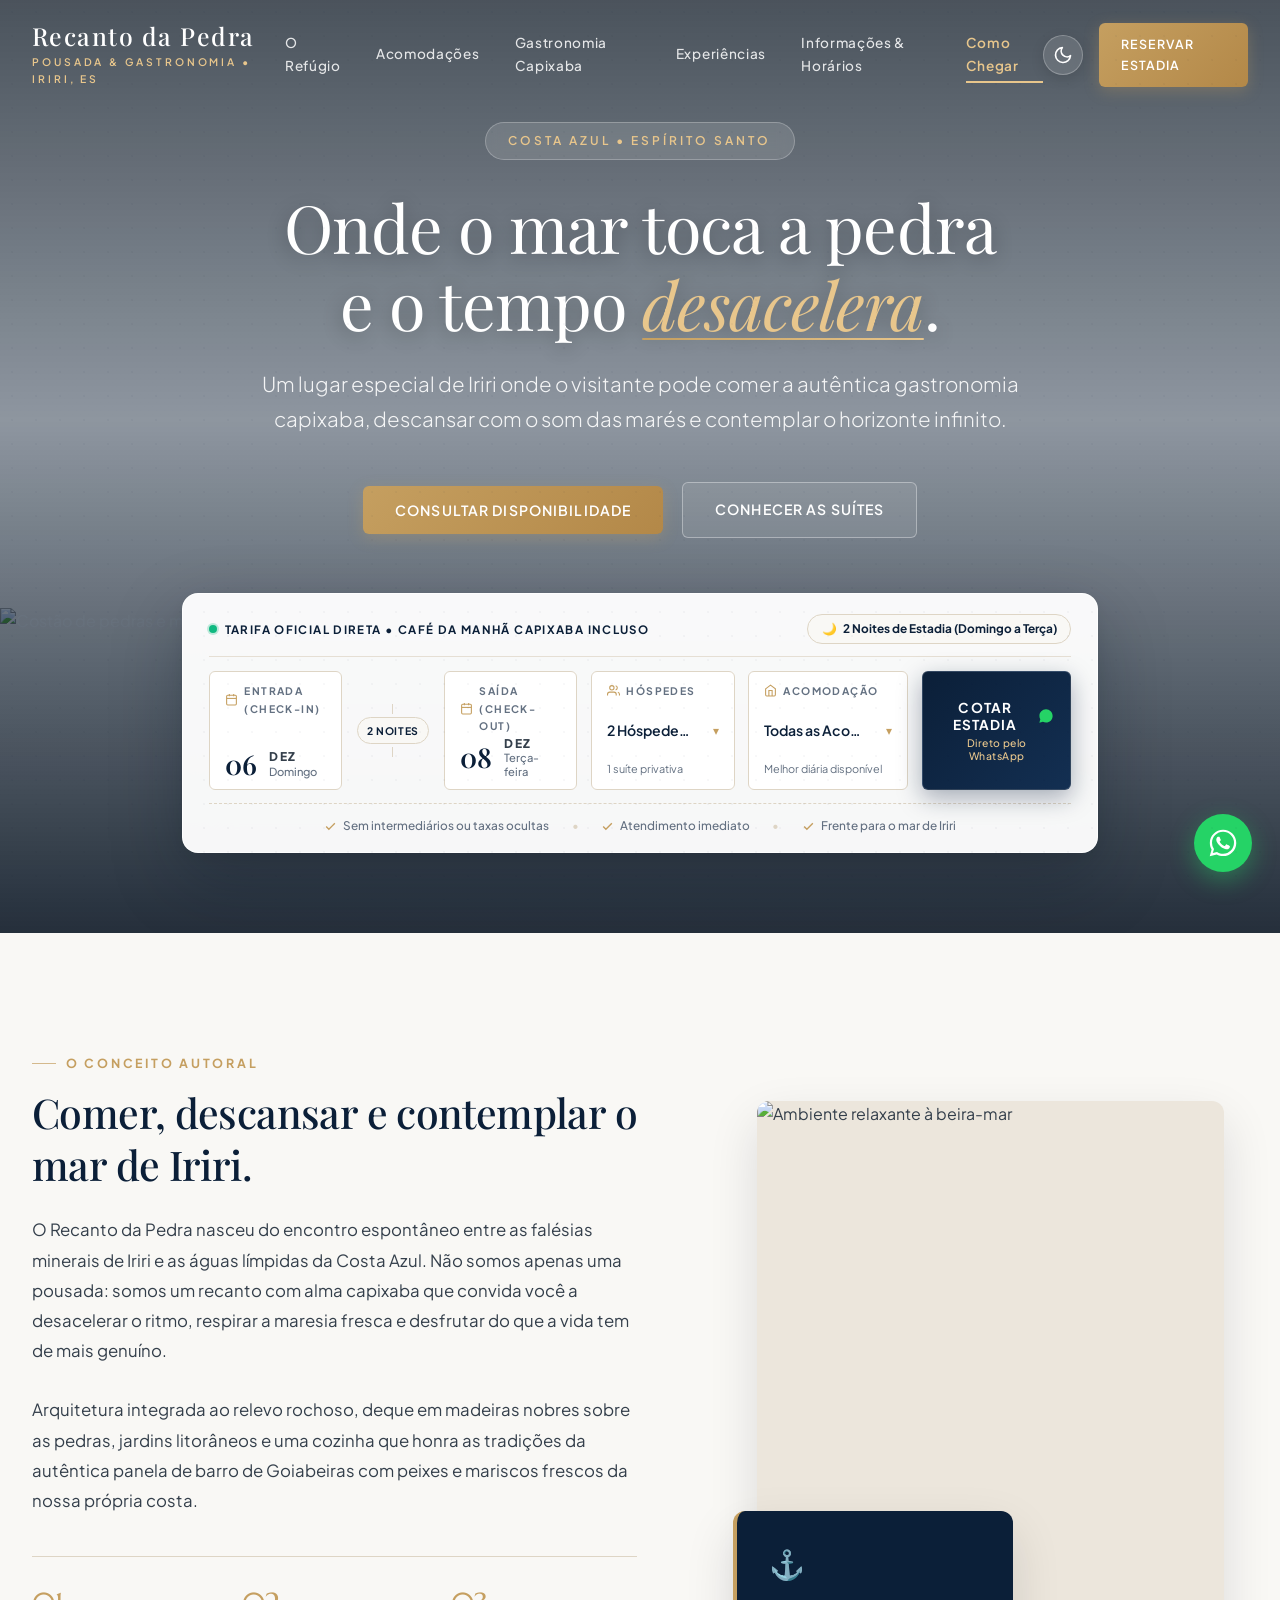
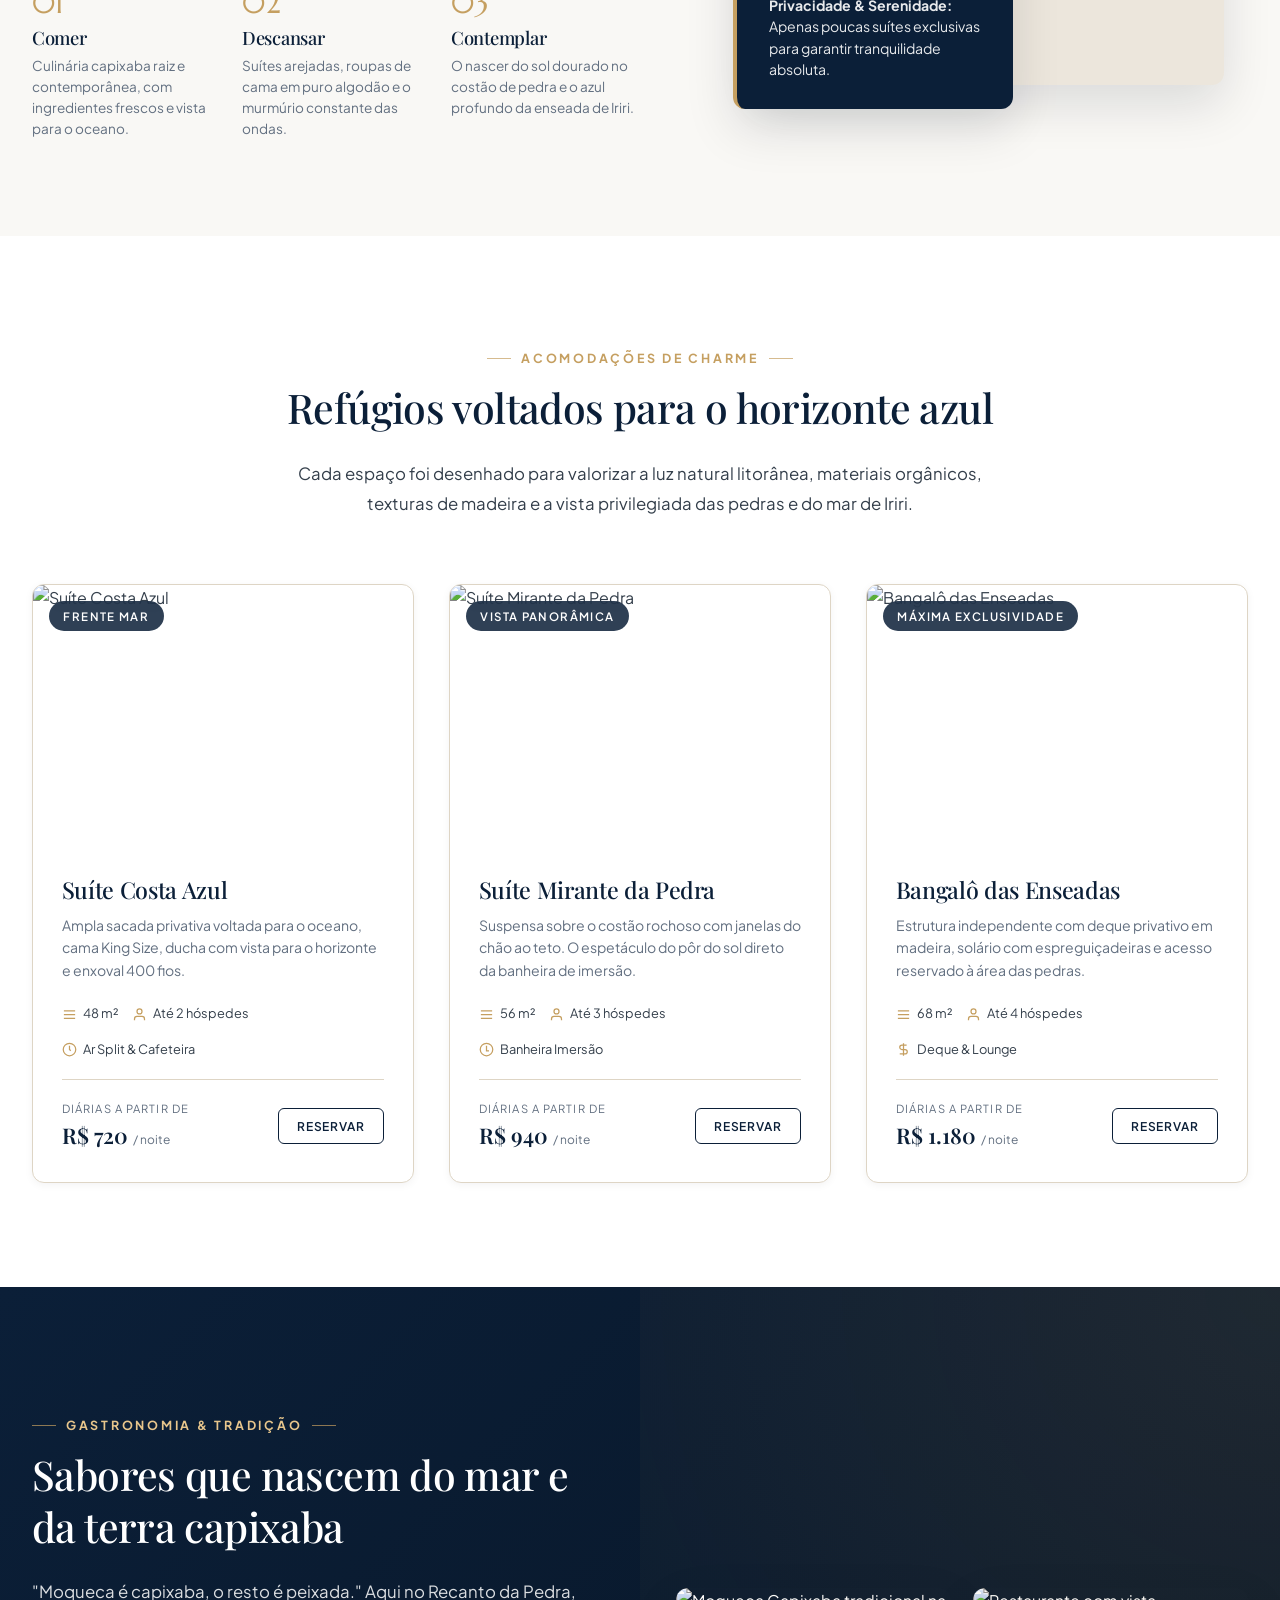
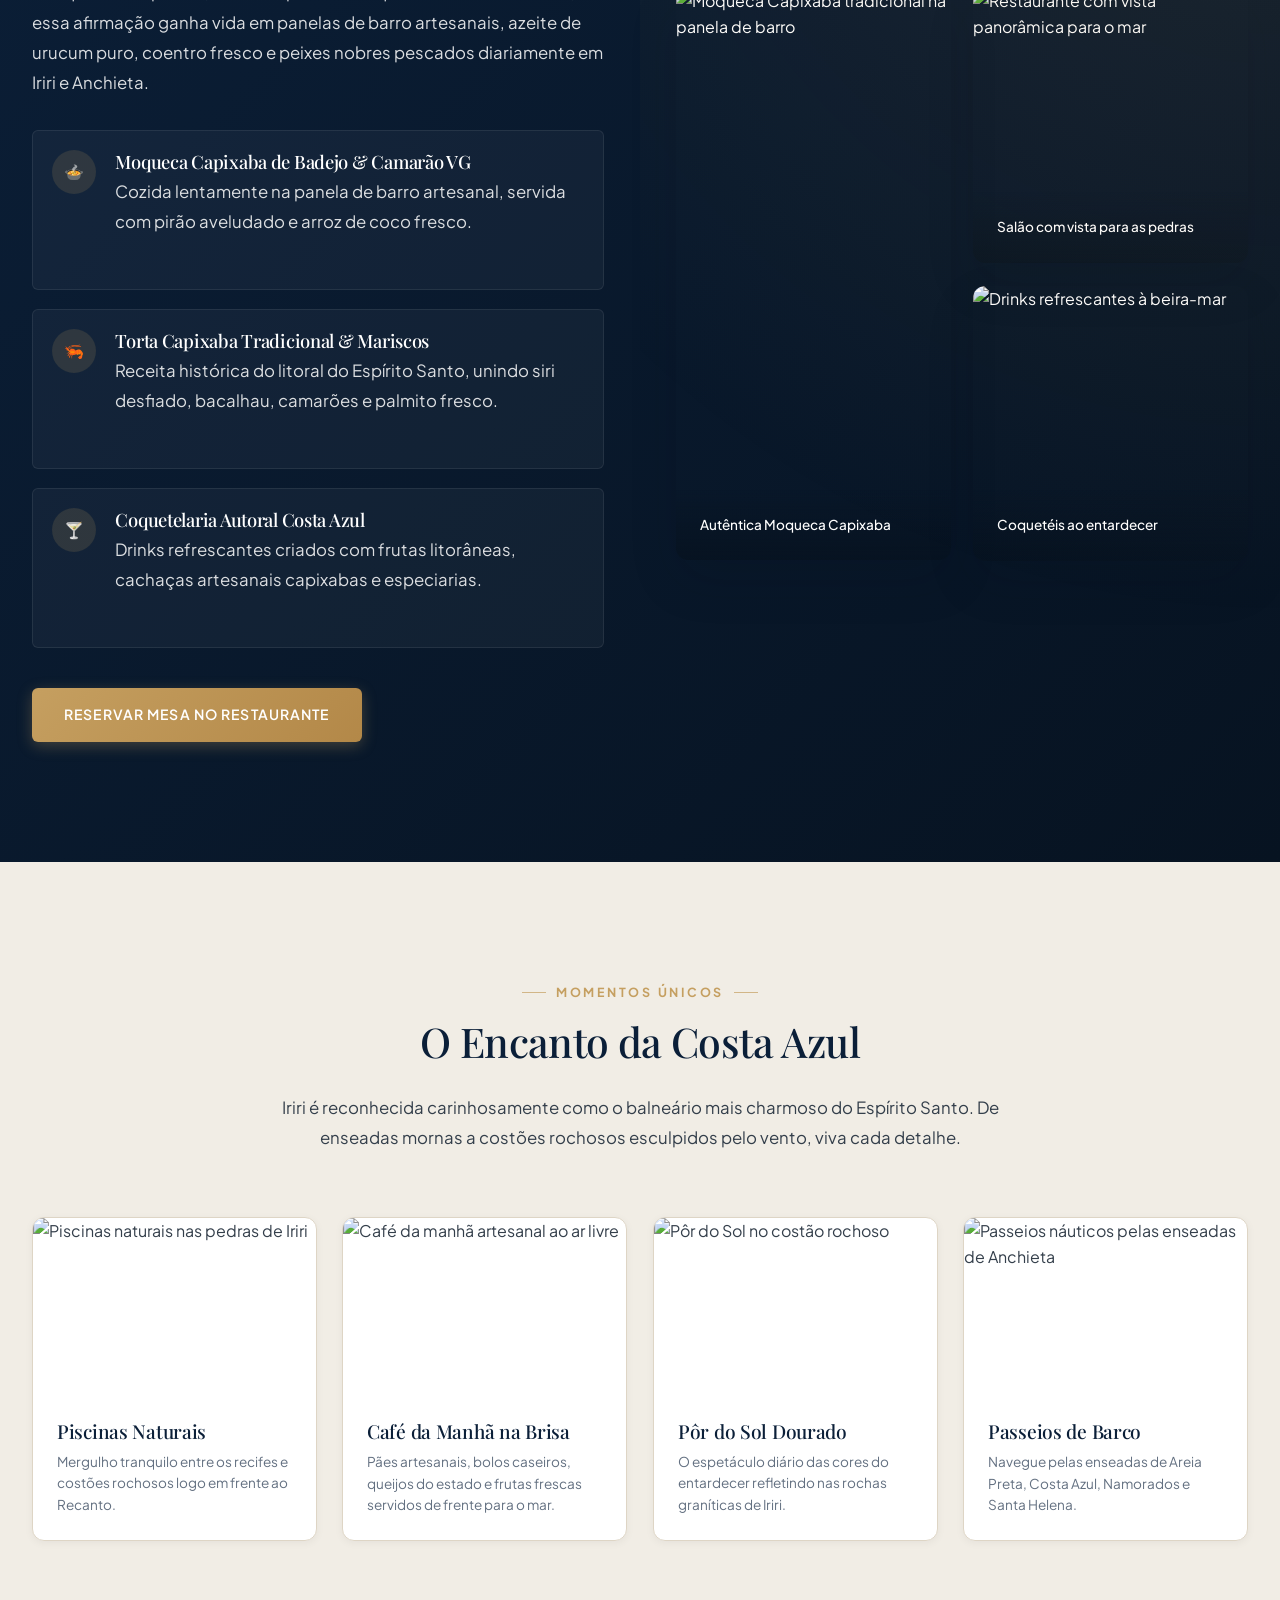
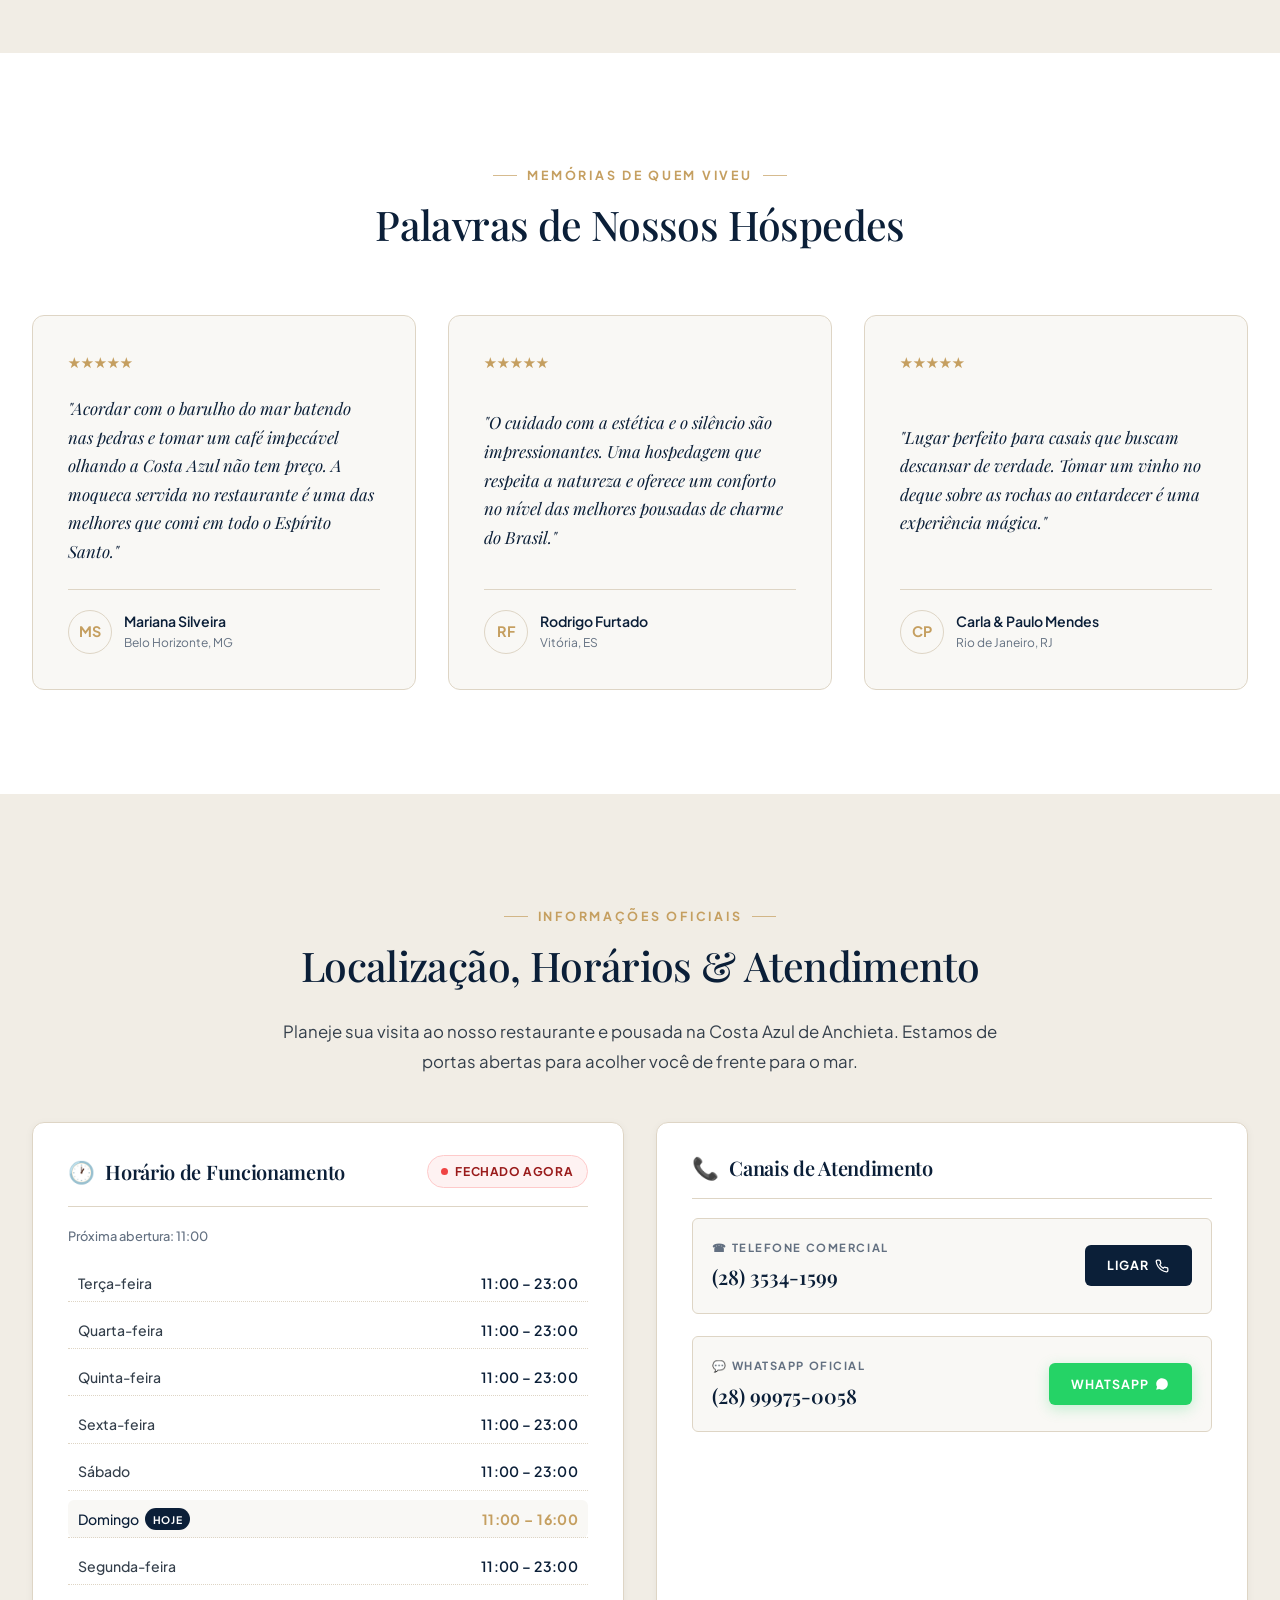
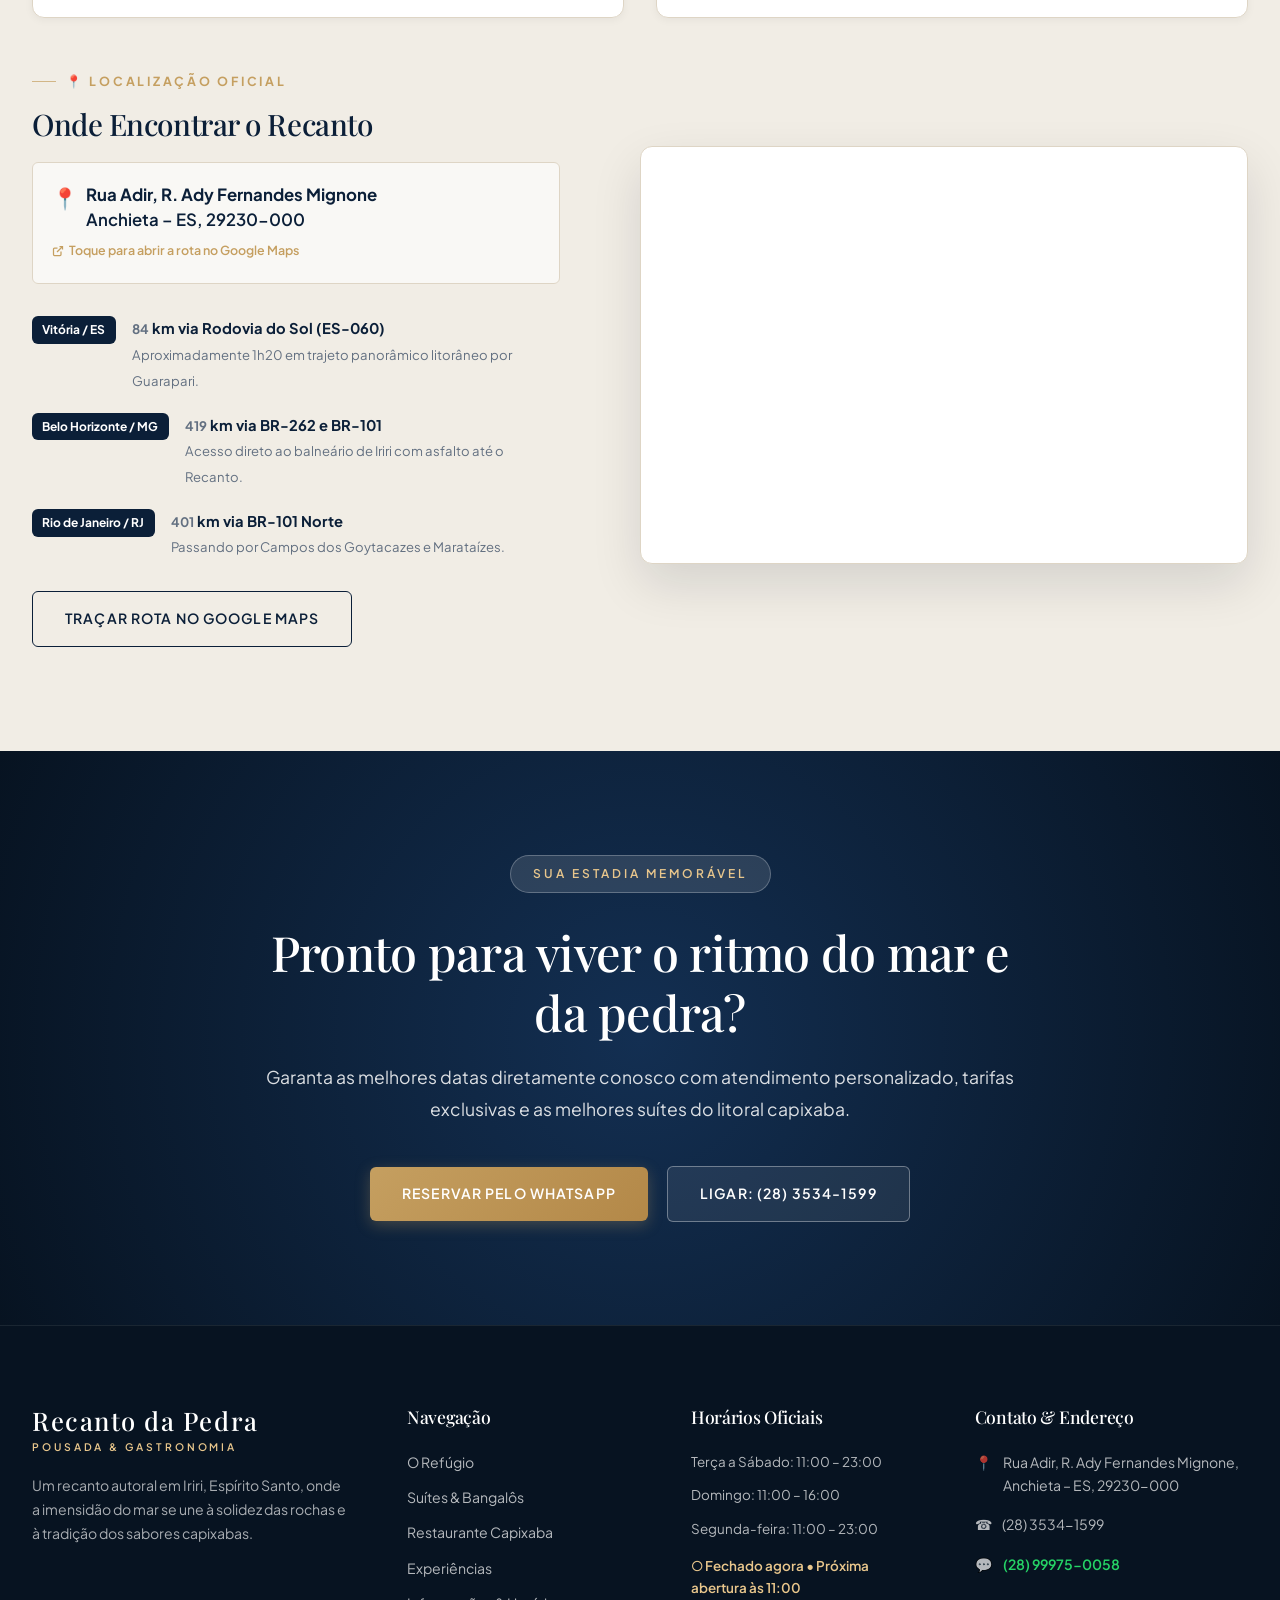
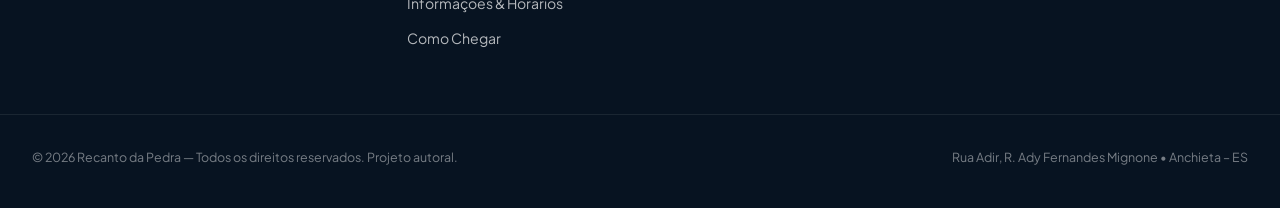
==== commit 4fadc37c: "feat: add initial HTML, CSS, and JavaScript files for pousada frontend" ====
--- a/pousada/index.html
+++ b/pousada/index.html
@@ -29,6 +29,9 @@
 </head>
 <body>
 
+  <!-- Barra de Progresso de Leitura Fixa no Topo -->
+  <div class="reading-progress-bar" id="readingProgressBar" aria-hidden="true"></div>
+
   <!-- ==================== HEADER & NAVEGAÇÃO ==================== -->
   <header class="site-header" id="siteHeader">
     <div class="container header-container">
@@ -683,7 +686,7 @@
             <div class="route-item">
               <span class="route-badge">Vitória / ES</span>
               <div class="route-desc">
-                <strong>92 km via Rodovia do Sol (ES-060)</strong>
+                <strong><span data-contador="92">92</span> km via Rodovia do Sol (ES-060)</strong>
                 <span>Aproximadamente 1h20 em trajeto panorâmico litorâneo por Guarapari.</span>
               </div>
             </div>
@@ -691,7 +694,7 @@
             <div class="route-item">
               <span class="route-badge">Belo Horizonte / MG</span>
               <div class="route-desc">
-                <strong>460 km via BR-262 e BR-101</strong>
+                <strong><span data-contador="460">460</span> km via BR-262 e BR-101</strong>
                 <span>Acesso direto ao balneário de Iriri com asfalto até o Recanto.</span>
               </div>
             </div>
@@ -699,7 +702,7 @@
             <div class="route-item">
               <span class="route-badge">Rio de Janeiro / RJ</span>
               <div class="route-desc">
-                <strong>440 km via BR-101 Norte</strong>
+                <strong><span data-contador="440">440</span> km via BR-101 Norte</strong>
                 <span>Passando por Campos dos Goytacazes e Marataízes.</span>
               </div>
             </div>
--- a/pousada/css/style.css
+++ b/pousada/css/style.css
@@ -75,9 +75,43 @@
 
   --anim-ease: cubic-bezier(0.22, 1, 0.36, 1);
   --anim-hero-duration: 1s;
-  --anim-reveal-duration: 0.85s;
   --anim-underline-duration: 0.9s;
   --anim-header-duration: 0.4s;
+  --anim-whatsapp-pulse: 2.6s;
+  --progress-bar-height: 3px;
+
+  /* Calibração de Intensidade das Animações (+40% de Perceptibilidade) */
+  /* 1. Scroll Reveal: Distância aumentada para 50px e duração para 1.1s */
+  --anim-reveal-duration: 1.1s;
+  --reveal-distance-y: 50px;
+  --reveal-distance-x: 50px;
+
+  /* 2. Hero: Parallax a 40% do scroll e intervalo de 0.25s entre os elementos */
+  --hero-parallax-speed: 0.40;
+  --hero-fade-distance: 35px;
+  --hero-delay-tag: 0.20s;
+  --hero-delay-title: 0.45s;
+  --hero-delay-manifesto: 0.70s;
+  --hero-delay-ctas: 0.95s;
+  --hero-delay-booking: 1.20s;
+  --hero-delay-underline: 1.45s;
+
+  /* 3. Cards: Elevação de 14px, zoom da imagem em 1.12 e inclinação 3D máx. de 8 graus */
+  --card-hover-elevation: -14px;
+  --card-img-zoom: 1.12;
+  --card-tilt-max: 8deg;
+  --card-hover-shadow: 0 28px 65px rgba(11, 31, 56, 0.24);
+
+  /* 4. Botões: Elevação de 5px no hover e brilho diagonal mais visível */
+  --btn-hover-elevation: -5px;
+  --btn-shine-color: rgba(255, 255, 255, 0.60);
+  --btn-shine-width: 55%;
+  --btn-shine-opacity: 1;
+
+  /* 5. Menu Superior (Header): Sombra e desfoque mais perceptíveis ao rolar */
+  --header-scrolled-blur: 20px;
+  --header-scrolled-shadow: 0 12px 38px rgba(7, 19, 33, 0.26);
+  --header-scrolled-bg: rgba(11, 31, 56, 0.92);
 
   /* Dimensões */
   --container-max: 1320px;
@@ -139,6 +173,10 @@
   --shadow-md: 0 12px 32px rgba(0, 0, 0, 0.55);
   --shadow-lg: 0 22px 55px rgba(0, 0, 0, 0.7);
   --shadow-hover: 0 25px 65px rgba(0, 0, 0, 0.85);
+
+  --card-hover-shadow: 0 30px 70px rgba(0, 0, 0, 0.82);
+  --header-scrolled-shadow: 0 14px 44px rgba(0, 0, 0, 0.68);
+  --header-scrolled-bg: rgba(7, 14, 23, 0.94);
 }
 
 /* Reset Básico e Global */
@@ -288,9 +326,48 @@
   text-transform: uppercase;
   border-radius: var(--radius-sm);
   cursor: pointer;
-  transition: all var(--transition-smooth);
   position: relative;
   overflow: hidden;
+  --mag-x: 0px;
+  --mag-y: 0px;
+  will-change: transform, box-shadow;
+  transition: transform 0.35s var(--anim-ease),
+              box-shadow 0.35s var(--anim-ease),
+              background 0.35s var(--anim-ease),
+              border-color 0.35s var(--anim-ease),
+              color 0.35s var(--anim-ease);
+}
+
+/* Brilho diagonal suave que atravessa o botão no hover (intensificado) */
+.btn::before {
+  content: "";
+  position: absolute;
+  top: -60%;
+  left: 0;
+  width: var(--btn-shine-width, 55%);
+  height: 220%;
+  background: linear-gradient(
+    120deg,
+    rgba(255, 255, 255, 0) 0%,
+    var(--btn-shine-color, rgba(255, 255, 255, 0.60)) 50%,
+    rgba(255, 255, 255, 0) 100%
+  );
+  transform: translateX(-180%) skewX(-25deg);
+  pointer-events: none;
+  opacity: 0;
+  transition: transform 0.75s var(--anim-ease), opacity 0.25s ease;
+  z-index: 3;
+}
+
+.btn:hover::before {
+  transform: translateX(380%) skewX(-25deg);
+  opacity: var(--btn-shine-opacity, 1);
+}
+
+/* Feedback de clique tátil */
+.btn:active {
+  transform: translate3d(var(--mag-x, 0px), calc(var(--mag-y, 0px)), 0) scale(0.98) !important;
+  transition: transform 0.1s var(--anim-ease);
 }
 
 .btn-primary {
@@ -302,8 +379,8 @@
 
 .btn-primary:hover {
   background: linear-gradient(135deg, var(--ocean-navy) 0%, var(--ocean-azure) 100%);
-  transform: translateY(-2px);
-  box-shadow: 0 8px 25px rgba(11, 31, 56, 0.35);
+  transform: translate3d(var(--mag-x, 0px), calc(var(--btn-hover-elevation, -5px) + var(--mag-y, 0px)), 0);
+  box-shadow: 0 12px 32px rgba(11, 31, 56, 0.48);
   color: #ffffff;
 }
 
@@ -315,8 +392,8 @@
 
 .btn-gold:hover {
   background: linear-gradient(135deg, #d4ae6d 0%, var(--gold-sand) 100%);
-  transform: translateY(-2px);
-  box-shadow: 0 8px 25px rgba(197, 159, 96, 0.45);
+  transform: translate3d(var(--mag-x, 0px), calc(var(--btn-hover-elevation, -5px) + var(--mag-y, 0px)), 0);
+  box-shadow: 0 12px 32px rgba(197, 159, 96, 0.58);
 }
 
 .btn-outline-white {
@@ -330,7 +407,8 @@
   background: #ffffff;
   color: var(--ocean-deep);
   border-color: #ffffff;
-  transform: translateY(-2px);
+  transform: translate3d(var(--mag-x, 0px), calc(var(--btn-hover-elevation, -5px) + var(--mag-y, 0px)), 0);
+  box-shadow: 0 12px 32px rgba(255, 255, 255, 0.28);
 }
 
 .btn-outline-dark {
@@ -342,7 +420,8 @@
 .btn-outline-dark:hover {
   background: var(--text-title);
   color: var(--bg-primary);
-  transform: translateY(-2px);
+  transform: translate3d(var(--mag-x, 0px), calc(var(--btn-hover-elevation, -5px) + var(--mag-y, 0px)), 0);
+  box-shadow: 0 10px 28px rgba(11, 31, 56, 0.28);
 }
 
 [data-theme="dark"] .btn-outline-dark {
@@ -353,6 +432,8 @@
 [data-theme="dark"] .btn-outline-dark:hover {
   background: var(--gold-sand);
   color: #070e17;
+  transform: translate3d(var(--mag-x, 0px), calc(var(--btn-hover-elevation, -5px) + var(--mag-y, 0px)), 0);
+  box-shadow: 0 10px 28px rgba(197, 159, 96, 0.42);
 }
 
 .btn-whatsapp {
@@ -363,8 +444,8 @@
 
 .btn-whatsapp:hover {
   background: #20bd5a;
-  box-shadow: 0 6px 25px rgba(37, 211, 102, 0.45);
-  transform: translateY(-2px);
+  box-shadow: 0 12px 32px rgba(37, 211, 102, 0.58);
+  transform: translate3d(var(--mag-x, 0px), calc(var(--btn-hover-elevation, -5px) + var(--mag-y, 0px)), 0);
 }
 
 /* ==========================================================================
@@ -387,18 +468,18 @@
 }
 
 .site-header.scrolled {
-  background: rgba(11, 31, 56, 0.90);
-  backdrop-filter: blur(14px);
-  -webkit-backdrop-filter: blur(14px);
+  background: var(--header-scrolled-bg, rgba(11, 31, 56, 0.92));
+  backdrop-filter: blur(var(--header-scrolled-blur, 20px));
+  -webkit-backdrop-filter: blur(var(--header-scrolled-blur, 20px));
   padding: 0.85rem 0;
-  box-shadow: 0 8px 32px rgba(7, 19, 33, 0.18);
+  box-shadow: var(--header-scrolled-shadow, 0 12px 38px rgba(7, 19, 33, 0.26));
+  border-bottom: 1px solid rgba(255, 255, 255, 0.10);
+}
+
+[data-theme="dark"] .site-header.scrolled {
+  background: var(--header-scrolled-bg, rgba(7, 14, 23, 0.94));
   border-bottom: 1px solid rgba(255, 255, 255, 0.08);
-}
-
-[data-theme="dark"] .site-header.scrolled {
-  background: rgba(7, 14, 23, 0.92);
-  border-bottom: 1px solid rgba(255, 255, 255, 0.06);
-  box-shadow: 0 8px 32px rgba(0, 0, 0, 0.45);
+  box-shadow: var(--header-scrolled-shadow, 0 14px 44px rgba(0, 0, 0, 0.68));
 }
 
 .header-container {
@@ -706,7 +787,7 @@
 @keyframes heroFadeUp {
   from {
     opacity: 0;
-    transform: translateY(24px);
+    transform: translateY(var(--hero-fade-distance, 35px));
   }
   to {
     opacity: 1;
@@ -730,7 +811,7 @@
   margin-bottom: 1.8rem;
   font-weight: 600;
   opacity: 0;
-  animation: heroFadeUp var(--anim-hero-duration) var(--anim-ease) 0.2s forwards;
+  animation: heroFadeUp var(--anim-hero-duration) var(--anim-ease) var(--hero-delay-tag, 0.20s) forwards;
   will-change: opacity, transform;
 }
 
@@ -742,11 +823,11 @@
   margin-bottom: 1.6rem;
   text-shadow: 0 4px 20px rgba(0, 0, 0, 0.3);
   opacity: 0;
-  animation: heroFadeUp var(--anim-hero-duration) var(--anim-ease) 0.42s forwards;
+  animation: heroFadeUp var(--anim-hero-duration) var(--anim-ease) var(--hero-delay-title, 0.45s) forwards;
   will-change: opacity, transform;
 }
 
-/* Palavra em itálico dourado com sublinhado que se desenha após 1.4s */
+/* Palavra em itálico dourado com sublinhado que se desenha após o título */
 .hero-title em {
   font-style: italic;
   font-weight: 300;
@@ -766,7 +847,7 @@
   border-radius: 1px;
   transform: scaleX(0);
   transform-origin: left;
-  animation: drawUnderline var(--anim-underline-duration) var(--anim-ease) 1.4s forwards;
+  animation: drawUnderline var(--anim-underline-duration) var(--anim-ease) var(--hero-delay-underline, 1.45s) forwards;
   will-change: transform;
 }
 
@@ -787,7 +868,7 @@
   margin: 0 auto 2.8rem auto;
   color: rgba(255, 255, 255, 0.9);
   opacity: 0;
-  animation: heroFadeUp var(--anim-hero-duration) var(--anim-ease) 0.65s forwards;
+  animation: heroFadeUp var(--anim-hero-duration) var(--anim-ease) var(--hero-delay-manifesto, 0.70s) forwards;
   will-change: opacity, transform;
 }
 
@@ -799,7 +880,7 @@
   flex-wrap: wrap;
   margin-bottom: 3.5rem;
   opacity: 0;
-  animation: heroFadeUp var(--anim-hero-duration) var(--anim-ease) 0.88s forwards;
+  animation: heroFadeUp var(--anim-hero-duration) var(--anim-ease) var(--hero-delay-ctas, 0.95s) forwards;
   will-change: opacity, transform;
 }
 
@@ -821,8 +902,17 @@
   z-index: 10;
   text-align: left;
   opacity: 0;
-  animation: heroFadeUp var(--anim-hero-duration) var(--anim-ease) 1.1s forwards;
-  will-change: opacity, transform;
+  animation: heroFadeUp var(--anim-hero-duration) var(--anim-ease) var(--hero-delay-booking, 1.20s) forwards;
+  will-change: opacity, transform, box-shadow;
+  transition: box-shadow 0.4s var(--anim-ease), border-color 0.4s var(--anim-ease);
+}
+
+.booking-console-wrapper:hover {
+  box-shadow: 0 35px 90px rgba(7, 19, 33, 0.42), 0 8px 30px rgba(197, 159, 96, 0.16);
+}
+
+[data-theme="dark"] .booking-console-wrapper:hover {
+  box-shadow: 0 38px 95px rgba(0, 0, 0, 0.8), 0 8px 30px rgba(197, 159, 96, 0.22);
 }
 
 .booking-console-topbar {
@@ -891,7 +981,11 @@
   padding: 0.65rem 0.95rem;
   position: relative;
   cursor: pointer;
-  transition: all var(--transition-smooth);
+  will-change: transform, box-shadow;
+  transition: transform 0.35s var(--anim-ease),
+              border-color 0.35s var(--anim-ease),
+              box-shadow 0.35s var(--anim-ease),
+              background-color var(--transition-smooth);
   display: flex;
   flex-direction: column;
   justify-content: space-between;
@@ -901,8 +995,8 @@
 .luxury-booking-cell:hover,
 .luxury-booking-cell:focus-within {
   border-color: var(--gold-sand);
-  box-shadow: 0 6px 18px rgba(197, 159, 96, 0.25);
-  transform: translateY(-2px);
+  box-shadow: 0 8px 24px rgba(197, 159, 96, 0.32), 0 0 14px rgba(232, 198, 140, 0.25);
+  transform: translateY(-3px);
   background: var(--booking-cell-bg);
 }
 
@@ -1068,14 +1162,53 @@
   cursor: pointer;
   padding: 0.6rem 1rem;
   box-shadow: 0 8px 24px rgba(11, 31, 56, 0.35);
-  transition: all var(--transition-smooth);
+  position: relative;
+  overflow: hidden;
+  --mag-x: 0px;
+  --mag-y: 0px;
+  will-change: transform, box-shadow;
+  transition: transform 0.35s var(--anim-ease),
+              box-shadow 0.35s var(--anim-ease),
+              background 0.35s var(--anim-ease),
+              border-color 0.35s var(--anim-ease);
+}
+
+/* Brilho diagonal no botão de cotação (intensificado) */
+.btn-luxury-quote::before {
+  content: "";
+  position: absolute;
+  top: -60%;
+  left: 0;
+  width: var(--btn-shine-width, 55%);
+  height: 220%;
+  background: linear-gradient(
+    120deg,
+    rgba(255, 255, 255, 0) 0%,
+    var(--btn-shine-color, rgba(255, 255, 255, 0.60)) 50%,
+    rgba(255, 255, 255, 0) 100%
+  );
+  transform: translateX(-180%) skewX(-25deg);
+  pointer-events: none;
+  opacity: 0;
+  transition: transform 0.75s var(--anim-ease), opacity 0.25s ease;
+  z-index: 3;
+}
+
+.btn-luxury-quote:hover::before {
+  transform: translateX(380%) skewX(-25deg);
+  opacity: var(--btn-shine-opacity, 1);
 }
 
 .btn-luxury-quote:hover {
   background: linear-gradient(135deg, var(--ocean-navy) 0%, var(--ocean-blue) 100%);
-  transform: translateY(-2px);
-  box-shadow: 0 12px 30px rgba(11, 31, 56, 0.45);
+  transform: translate3d(var(--mag-x, 0px), calc(var(--btn-hover-elevation, -5px) + var(--mag-y, 0px)), 0);
+  box-shadow: 0 16px 38px rgba(11, 31, 56, 0.52), 0 0 18px rgba(197, 159, 96, 0.25);
   border-color: var(--gold-sand);
+}
+
+.btn-luxury-quote:active {
+  transform: translate3d(var(--mag-x, 0px), calc(var(--mag-y, 0px)), 0) scale(0.98) !important;
+  transition: transform 0.1s var(--anim-ease);
 }
 
 .btn-quote-main {
@@ -1281,14 +1414,21 @@
   overflow: hidden;
   border: 1px solid var(--border-color);
   box-shadow: var(--shadow-sm);
-  transition: all var(--transition-smooth);
   display: flex;
   flex-direction: column;
+  --tilt-rx: 0deg;
+  --tilt-ry: 0deg;
+  transform-style: preserve-3d;
+  will-change: transform, box-shadow;
+  transition: transform 0.4s var(--anim-ease),
+              box-shadow 0.4s var(--anim-ease),
+              border-color 0.4s var(--anim-ease),
+              background-color var(--transition-smooth);
 }
 
 .suite-card:hover {
-  transform: translateY(-8px);
-  box-shadow: var(--shadow-hover);
+  transform: perspective(900px) rotateX(var(--tilt-rx, 0deg)) rotateY(var(--tilt-ry, 0deg)) translateY(var(--card-hover-elevation, -14px));
+  box-shadow: var(--card-hover-shadow, var(--shadow-hover));
   border-color: var(--gold-sand);
 }
 
@@ -1301,11 +1441,12 @@
 .suite-media img {
   width: 100%;
   height: 100%;
-  transition: transform var(--transition-slow);
+  will-change: transform;
+  transition: transform 1.2s var(--anim-ease);
 }
 
 .suite-card:hover .suite-media img {
-  transform: scale(1.06);
+  transform: scale(var(--card-img-zoom, 1.12));
 }
 
 .suite-tag {
@@ -1506,6 +1647,18 @@
   position: relative;
   box-shadow: var(--shadow-lg);
   aspect-ratio: 1/1;
+  --tilt-rx: 0deg;
+  --tilt-ry: 0deg;
+  transform-style: preserve-3d;
+  will-change: transform, box-shadow;
+  transition: transform 0.4s var(--anim-ease),
+              box-shadow 0.4s var(--anim-ease),
+              border-color 0.4s var(--anim-ease);
+}
+
+.gastro-card:hover {
+  transform: perspective(900px) rotateX(var(--tilt-rx, 0deg)) rotateY(var(--tilt-ry, 0deg)) translateY(var(--card-hover-elevation, -14px));
+  box-shadow: var(--card-hover-shadow, var(--shadow-hover));
 }
 
 .gastro-card.tall {
@@ -1517,11 +1670,12 @@
 .gastro-card img {
   width: 100%;
   height: 100%;
-  transition: transform var(--transition-slow);
+  will-change: transform;
+  transition: transform 1.2s var(--anim-ease);
 }
 
 .gastro-card:hover img {
-  transform: scale(1.06);
+  transform: scale(var(--card-img-zoom, 1.12));
 }
 
 .gastro-caption {
@@ -1557,15 +1711,22 @@
   border-radius: var(--radius-md);
   overflow: hidden;
   box-shadow: var(--shadow-sm);
-  transition: all var(--transition-smooth);
   display: flex;
   flex-direction: column;
   border: 1px solid var(--border-color);
+  --tilt-rx: 0deg;
+  --tilt-ry: 0deg;
+  transform-style: preserve-3d;
+  will-change: transform, box-shadow;
+  transition: transform 0.4s var(--anim-ease),
+              box-shadow 0.4s var(--anim-ease),
+              border-color 0.4s var(--anim-ease),
+              background-color var(--transition-smooth);
 }
 
 .exp-card:hover {
-  transform: translateY(-6px);
-  box-shadow: var(--shadow-hover);
+  transform: perspective(900px) rotateX(var(--tilt-rx, 0deg)) rotateY(var(--tilt-ry, 0deg)) translateY(var(--card-hover-elevation, -14px));
+  box-shadow: var(--card-hover-shadow, var(--shadow-hover));
   border-color: var(--gold-sand);
 }
 
@@ -1577,11 +1738,12 @@
 .exp-img-wrap img {
   width: 100%;
   height: 100%;
-  transition: transform var(--transition-slow);
+  will-change: transform;
+  transition: transform 1.2s var(--anim-ease);
 }
 
 .exp-card:hover .exp-img-wrap img {
-  transform: scale(1.08);
+  transform: scale(var(--card-img-zoom, 1.12));
 }
 
 .exp-info {
@@ -2189,6 +2351,24 @@
 }
 
 /* ==========================================================================
+   BARRA DE PROGRESSO DE LEITURA
+   ========================================================================== */
+
+.reading-progress-bar {
+  position: fixed;
+  top: 0;
+  left: 0;
+  width: 100%;
+  height: var(--progress-bar-height, 3px);
+  background: linear-gradient(90deg, var(--gold-sand) 0%, var(--gold-glow) 100%);
+  transform-origin: left top;
+  transform: scaleX(0);
+  z-index: 1100;
+  pointer-events: none;
+  will-change: transform;
+}
+
+/* ==========================================================================
    MODAL DE RESERVA / WHATSAPP FLUTUANTE
    ========================================================================== */
 
@@ -2208,12 +2388,28 @@
   box-shadow: 0 8px 24px rgba(37, 211, 102, 0.4);
   z-index: 998;
   cursor: pointer;
-  transition: all var(--transition-smooth);
+  animation: whatsappPulse var(--anim-whatsapp-pulse, 2.6s) infinite var(--anim-ease);
+  will-change: transform, box-shadow;
+  transition: transform 0.35s var(--anim-ease), box-shadow 0.35s var(--anim-ease);
+}
+
+/* Pulso verde contínuo (box-shadow expande e dissipa suavemente) */
+@keyframes whatsappPulse {
+  0% {
+    box-shadow: 0 0 0 0 rgba(37, 211, 102, 0.65), 0 8px 24px rgba(37, 211, 102, 0.4);
+  }
+  65% {
+    box-shadow: 0 0 0 18px rgba(37, 211, 102, 0), 0 8px 24px rgba(37, 211, 102, 0.4);
+  }
+  100% {
+    box-shadow: 0 0 0 0 rgba(37, 211, 102, 0), 0 8px 24px rgba(37, 211, 102, 0.4);
+  }
 }
 
 .floating-whatsapp:hover {
-  transform: scale(1.1);
-  box-shadow: 0 12px 30px rgba(37, 211, 102, 0.55);
+  animation-play-state: paused;
+  transform: scale(1.12) rotate(-6deg);
+  box-shadow: 0 14px 34px rgba(37, 211, 102, 0.65);
 }
 
 /* Modal de Reserva */
@@ -2472,25 +2668,25 @@
 /* Estados iniciais ocultos (ativos somente quando o JS confirma prontidão) */
 .js-ready [data-reveal] {
   opacity: 0;
-  transition: opacity var(--anim-reveal-duration) var(--anim-ease),
-              transform var(--anim-reveal-duration) var(--anim-ease);
+  transition: opacity var(--anim-reveal-duration, 1.1s) var(--anim-ease),
+              transform var(--anim-reveal-duration, 1.1s) var(--anim-ease);
   will-change: opacity, transform;
 }
 
-/* Variação padrão: vindo de baixo (~28px) */
+/* Variação padrão: vindo de baixo (50px) */
 .js-ready [data-reveal="up"],
 .js-ready [data-reveal=""] {
-  transform: translateY(28px);
+  transform: translateY(var(--reveal-distance-y, 50px));
 }
 
 /* Variação: vindo da esquerda */
 .js-ready [data-reveal="left"] {
-  transform: translateX(-36px);
+  transform: translateX(calc(-1 * var(--reveal-distance-x, 50px)));
 }
 
 /* Variação: vindo da direita */
 .js-ready [data-reveal="right"] {
-  transform: translateX(36px);
+  transform: translateX(var(--reveal-distance-x, 50px));
 }
 
 /* Variação: com zoom suave */
@@ -2528,6 +2724,43 @@
     animation-iteration-count: 1 !important;
     transition-duration: 0.01ms !important;
     scroll-behavior: auto !important;
+  }
+
+  .btn,
+  .btn-luxury-quote {
+    --mag-x: 0px !important;
+    --mag-y: 0px !important;
+    transform: none !important;
+  }
+
+  .btn::before,
+  .btn-luxury-quote::before {
+    display: none !important;
+  }
+
+  .suite-card,
+  .gastro-card,
+  .exp-card {
+    --tilt-rx: 0deg !important;
+    --tilt-ry: 0deg !important;
+    transform: none !important;
+  }
+
+  .suite-media img,
+  .gastro-card img,
+  .exp-img-wrap img {
+    transform: none !important;
+    transition: none !important;
+  }
+
+  .reading-progress-bar {
+    display: none !important;
+  }
+
+  .floating-whatsapp {
+    animation: none !important;
+    transform: none !important;
+    transition: none !important;
   }
 
   .hero-tag,
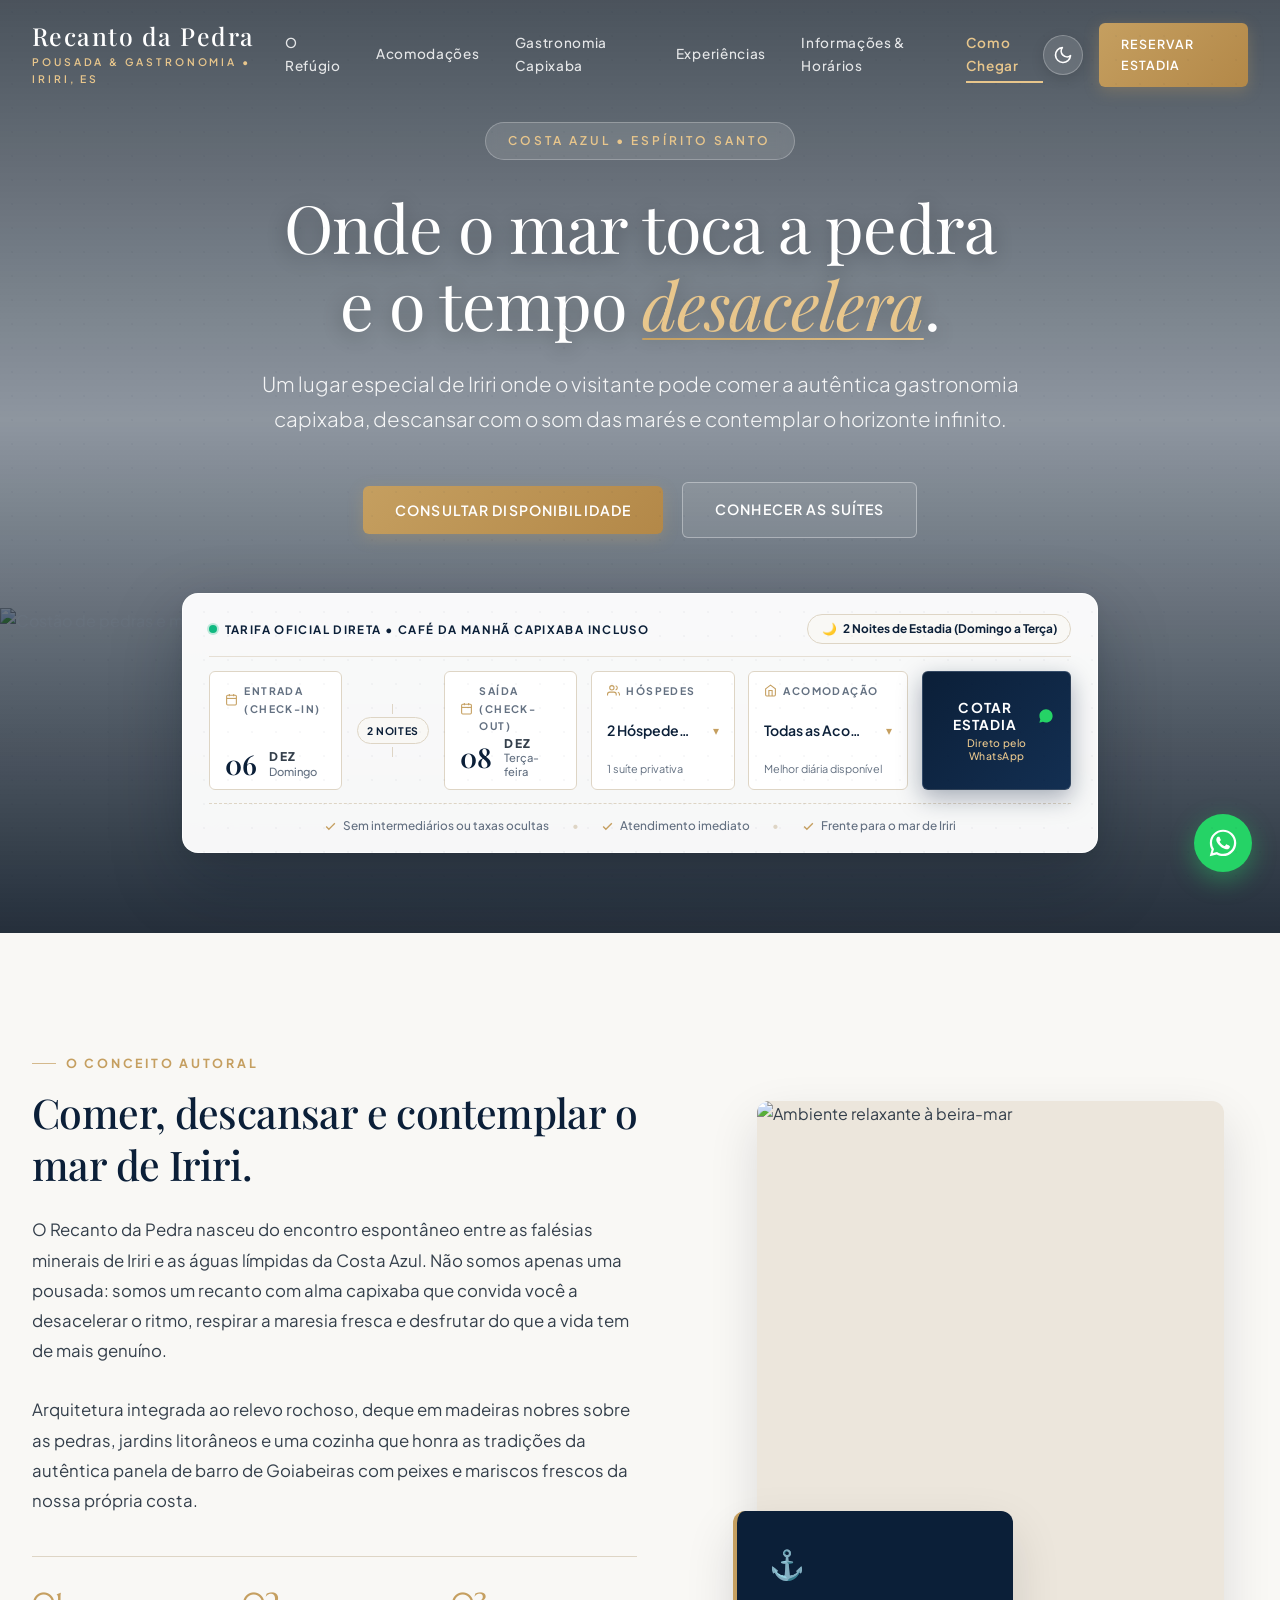
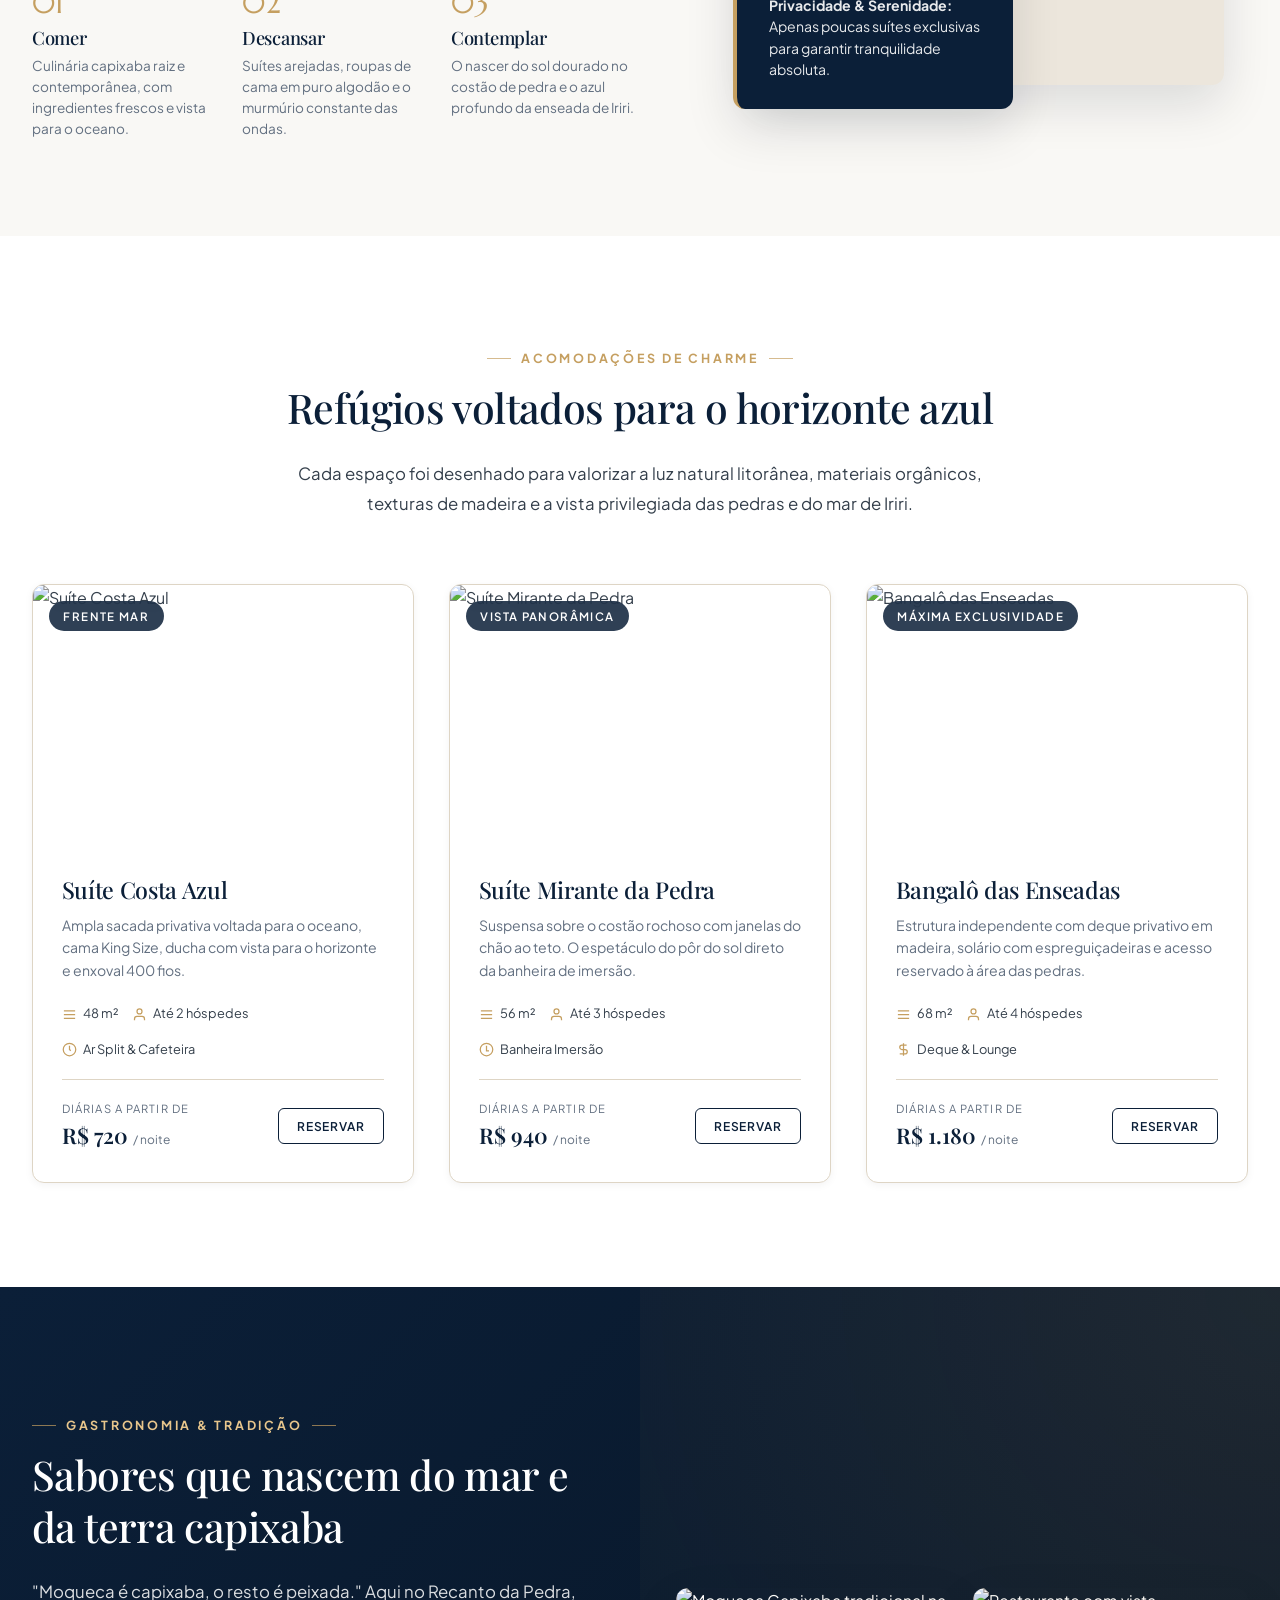
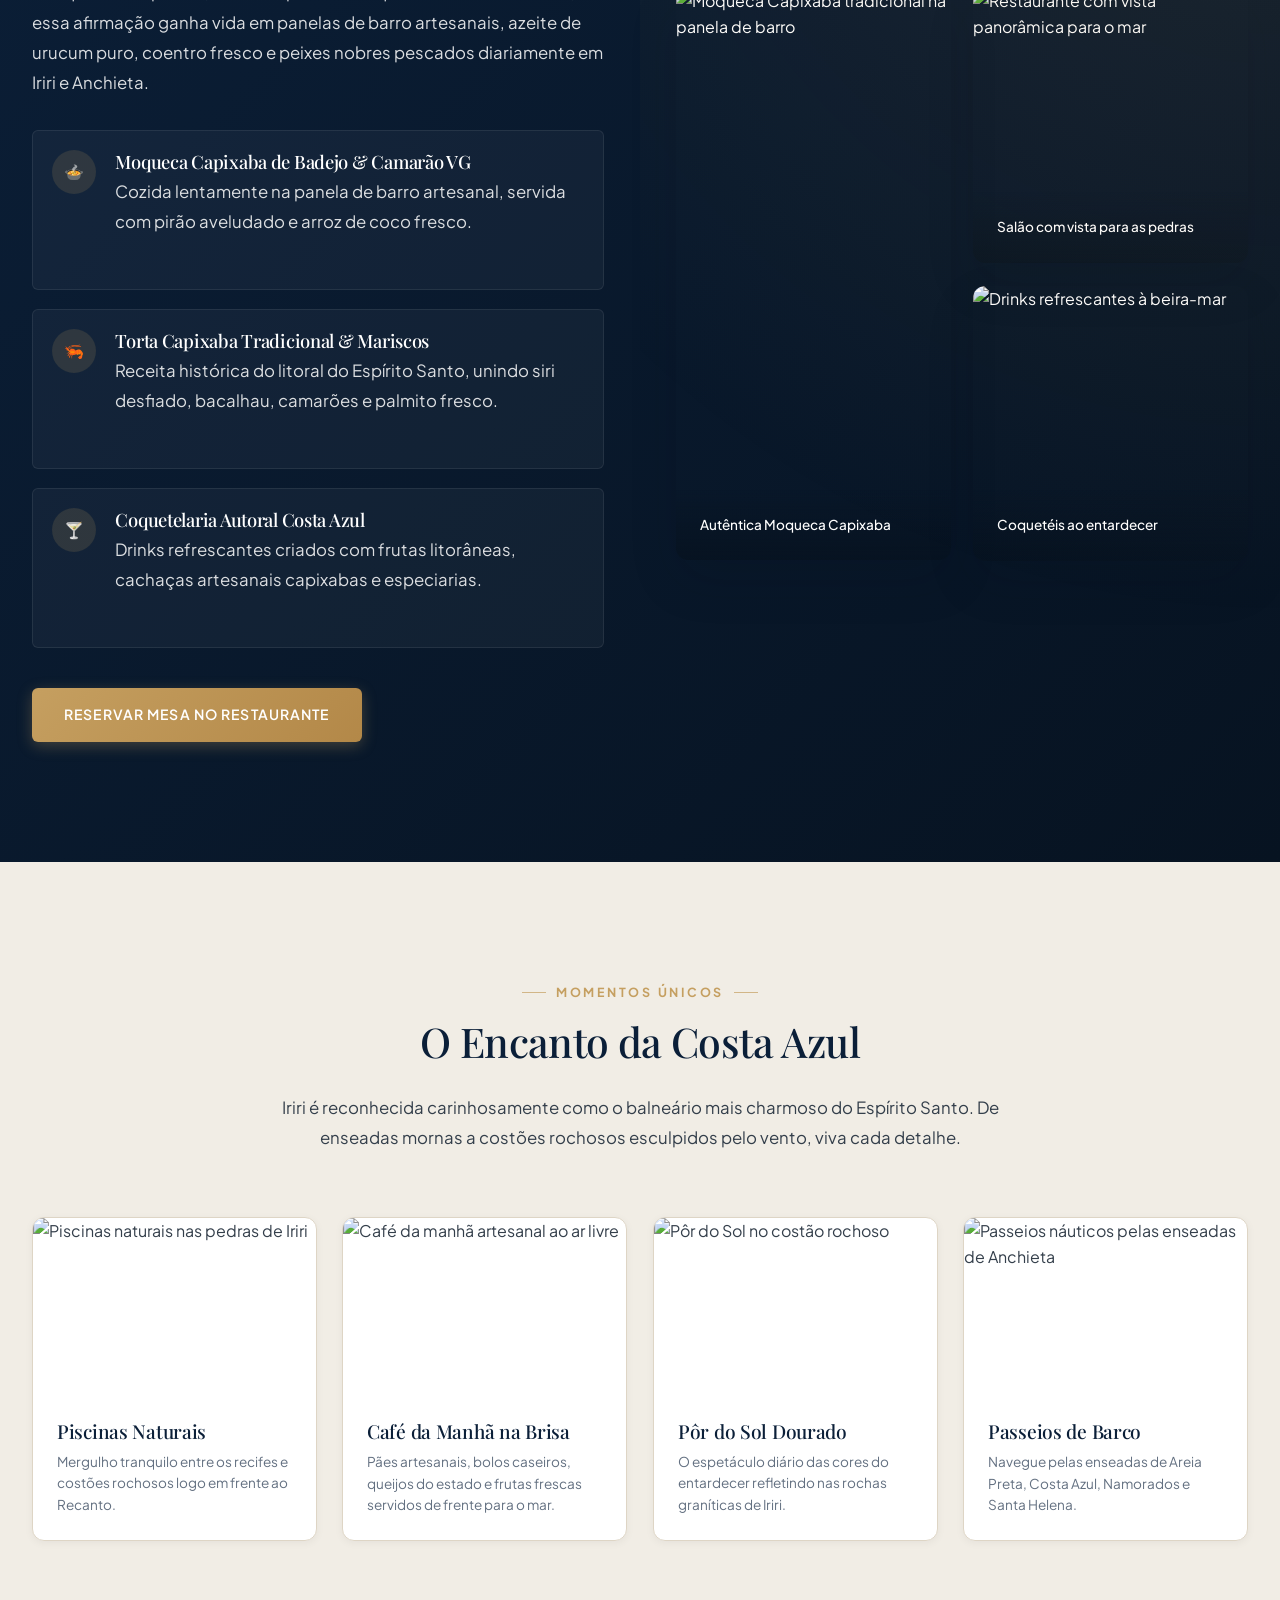
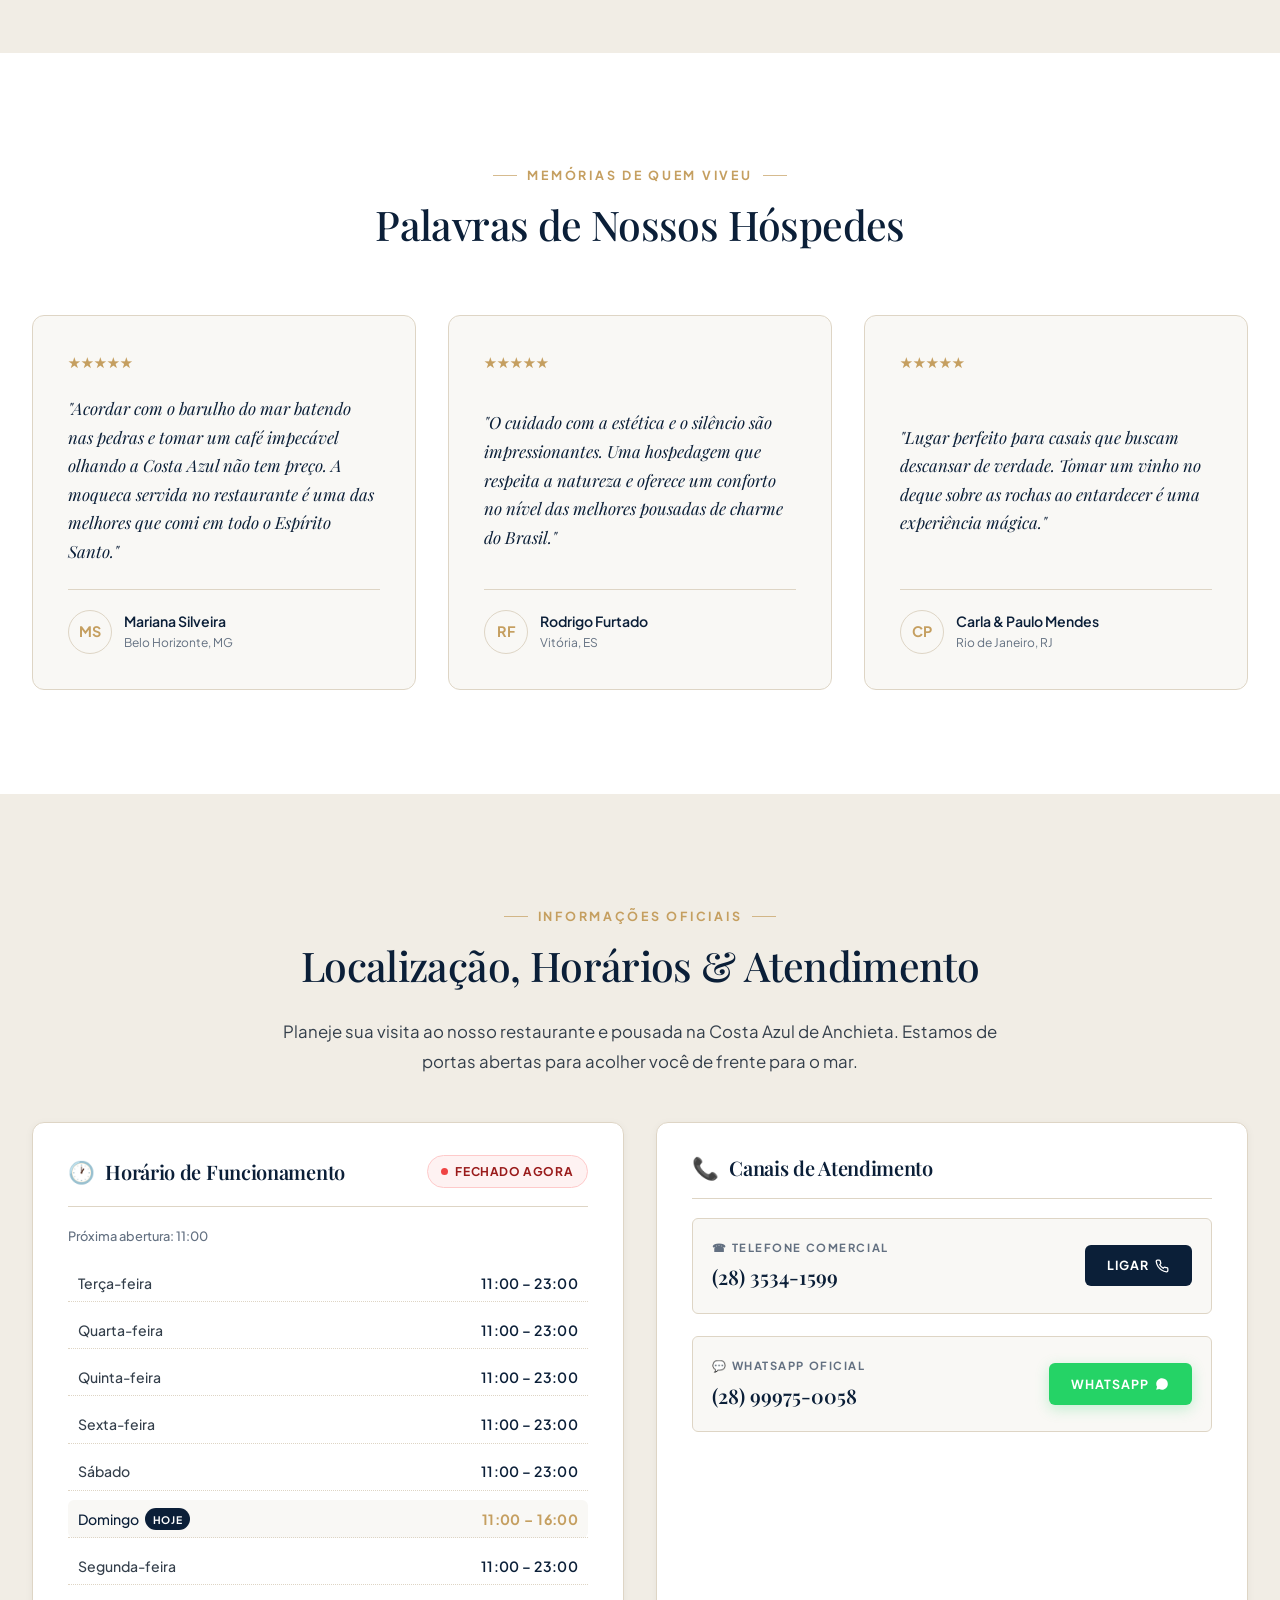
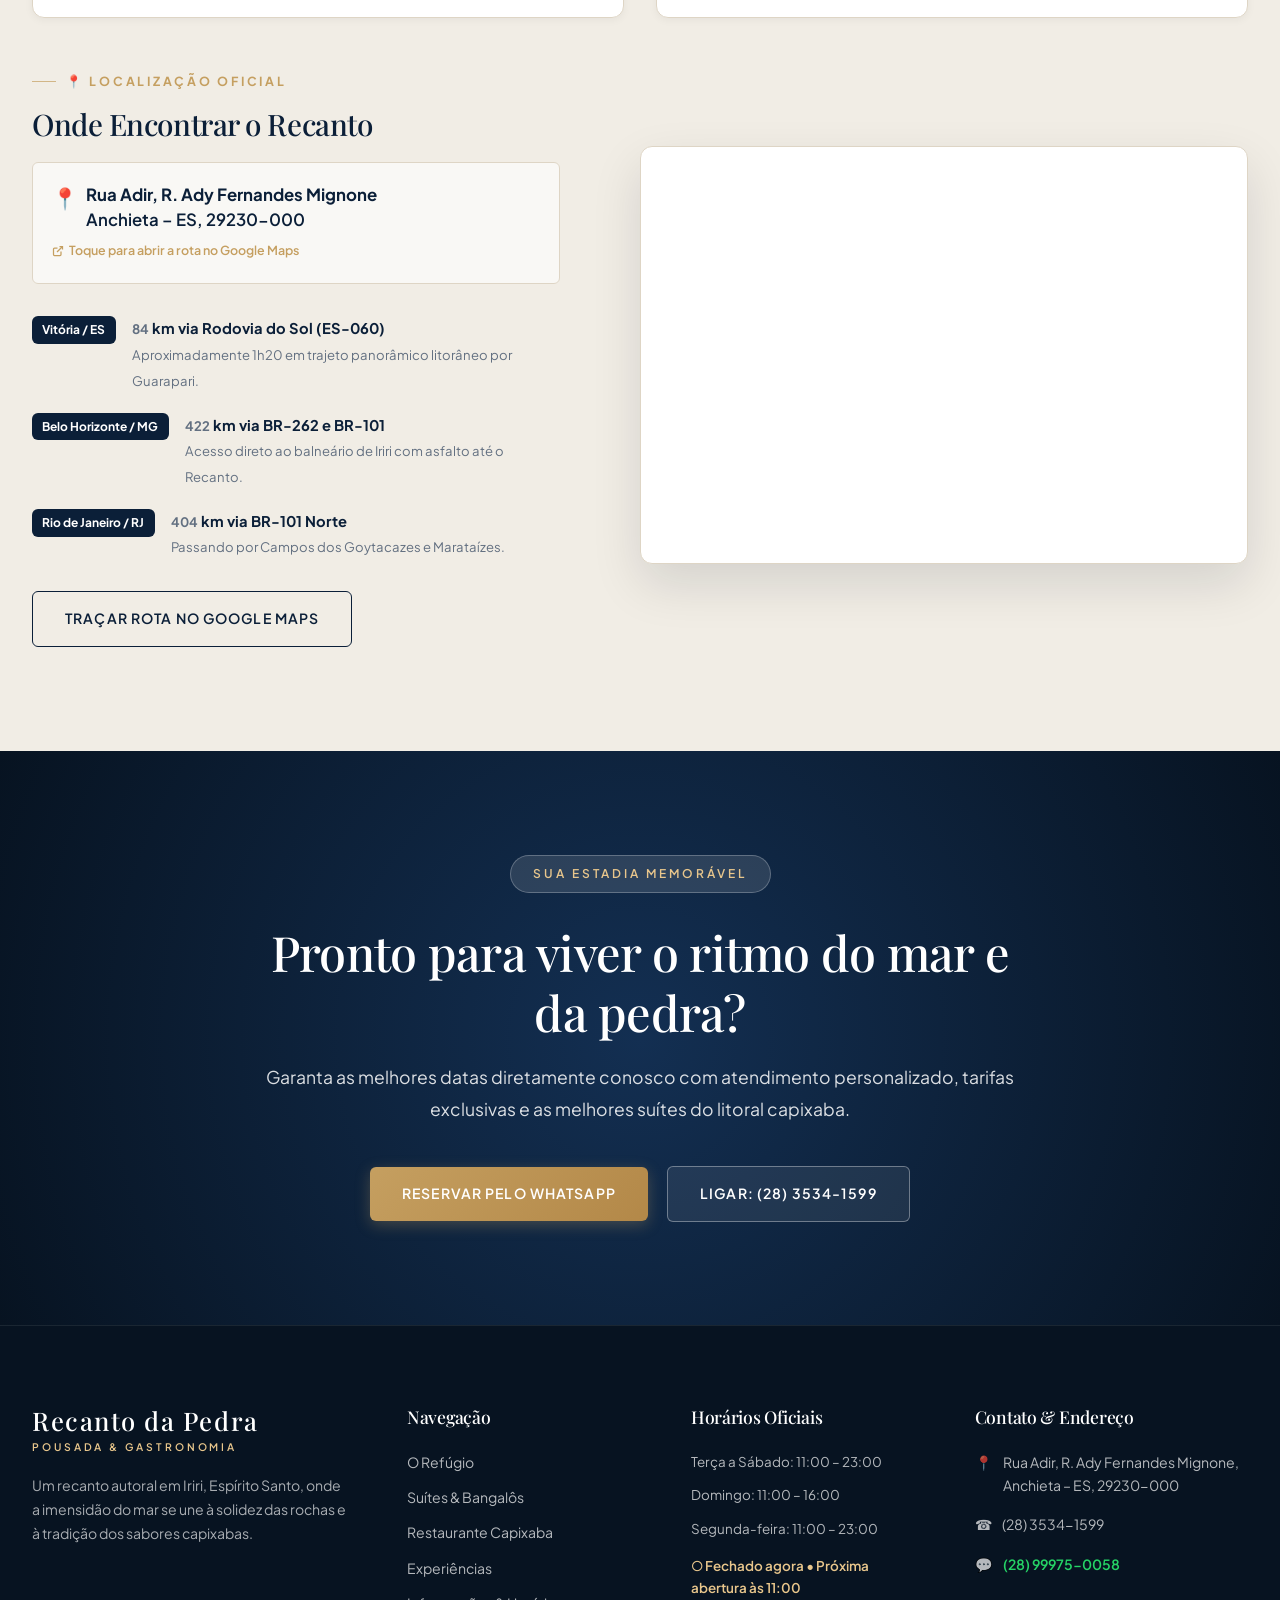
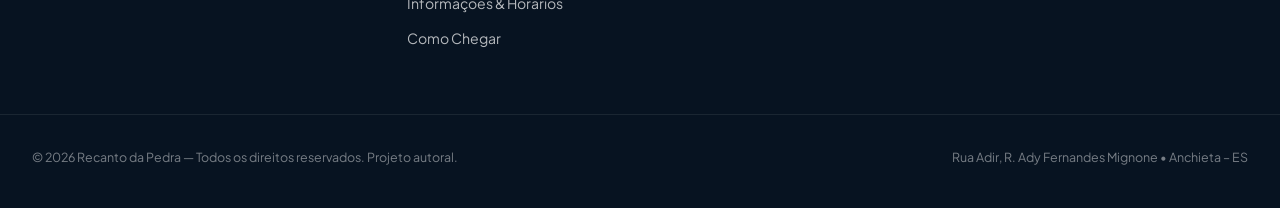
==== commit 3d317808: "feat: create initial index files for pousada website" ====
--- a/pousada/index.html
+++ b/pousada/index.html
@@ -25,7 +25,7 @@
   </script>
   
   <!-- Folha de Estilos Autoral -->
-  <link rel="stylesheet" href="css/style.css">
+  <link rel="stylesheet" href="css/style.css?v=2.2">
 </head>
 <body>
 
@@ -866,6 +866,6 @@
   </div>
 
   <!-- Scripts -->
-  <script src="js/app.js"></script>
+  <script src="js/app.js?v=2.2"></script>
 </body>
 </html>
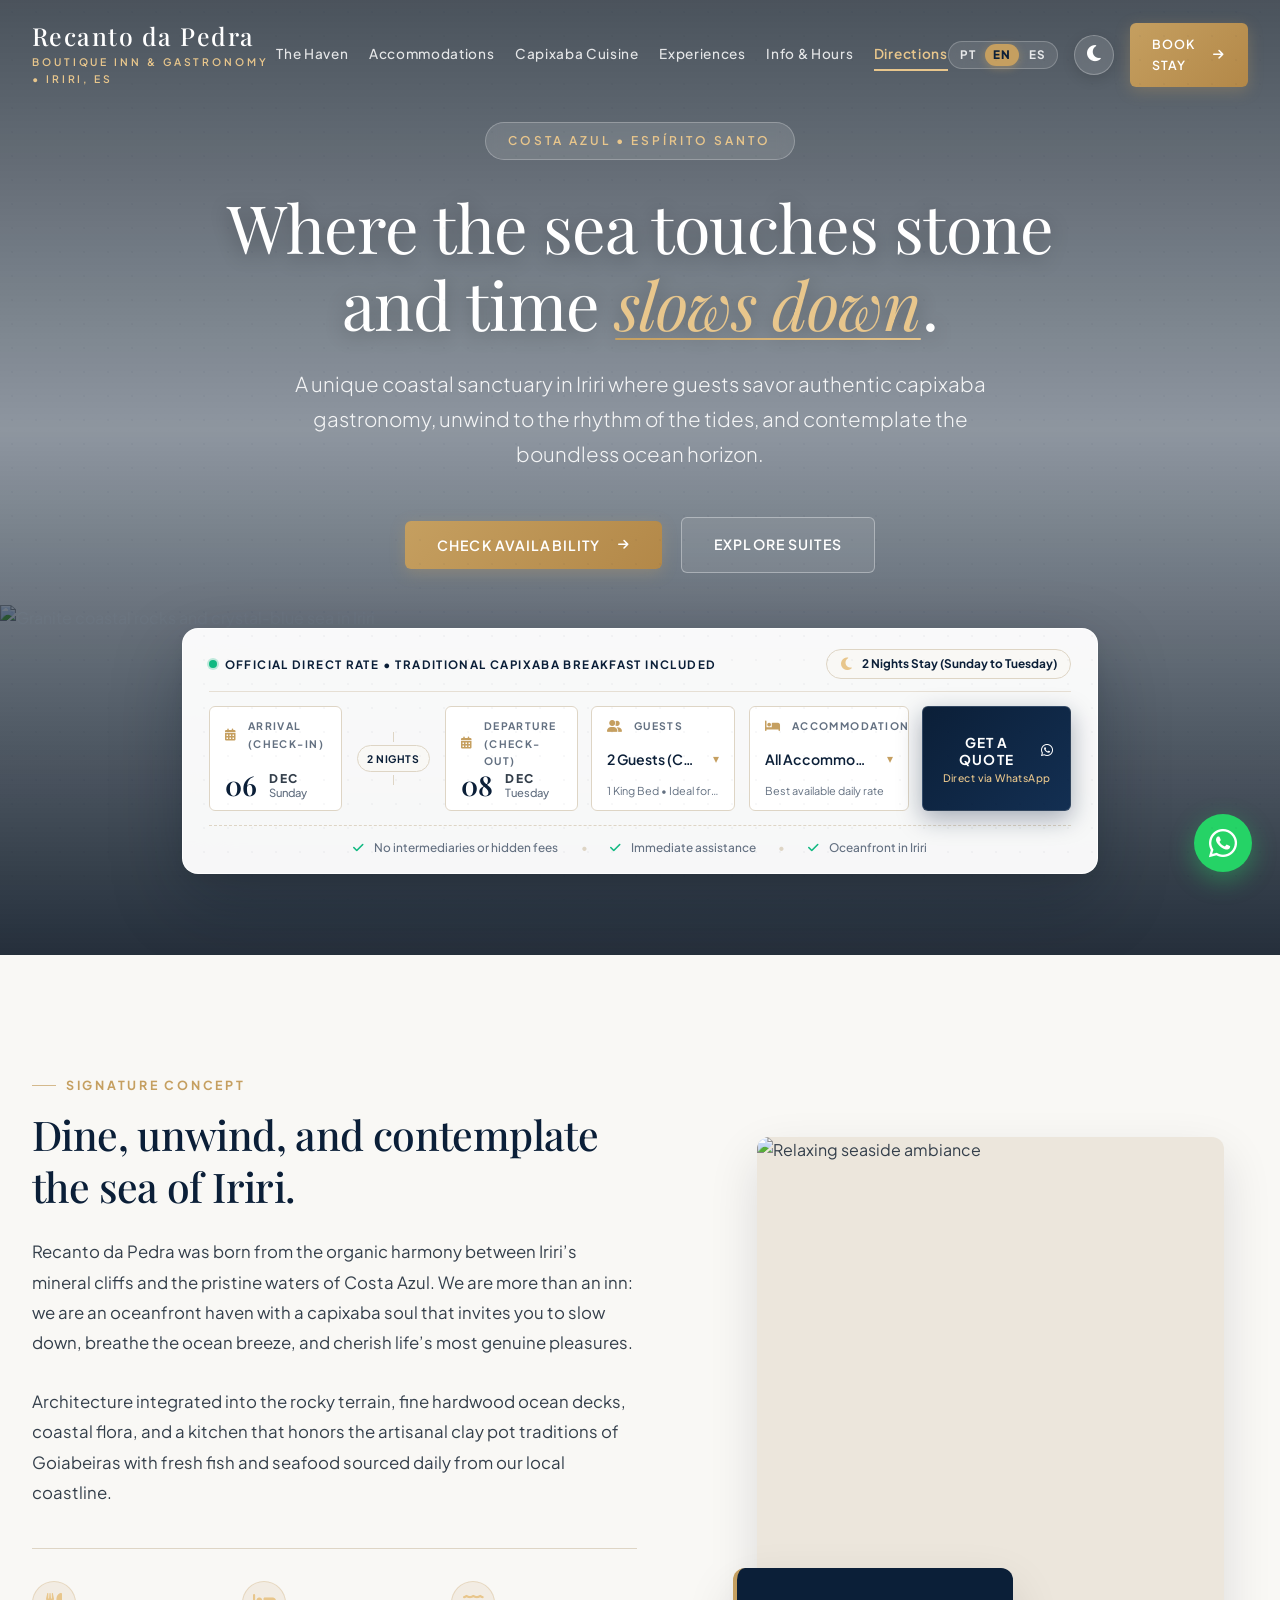
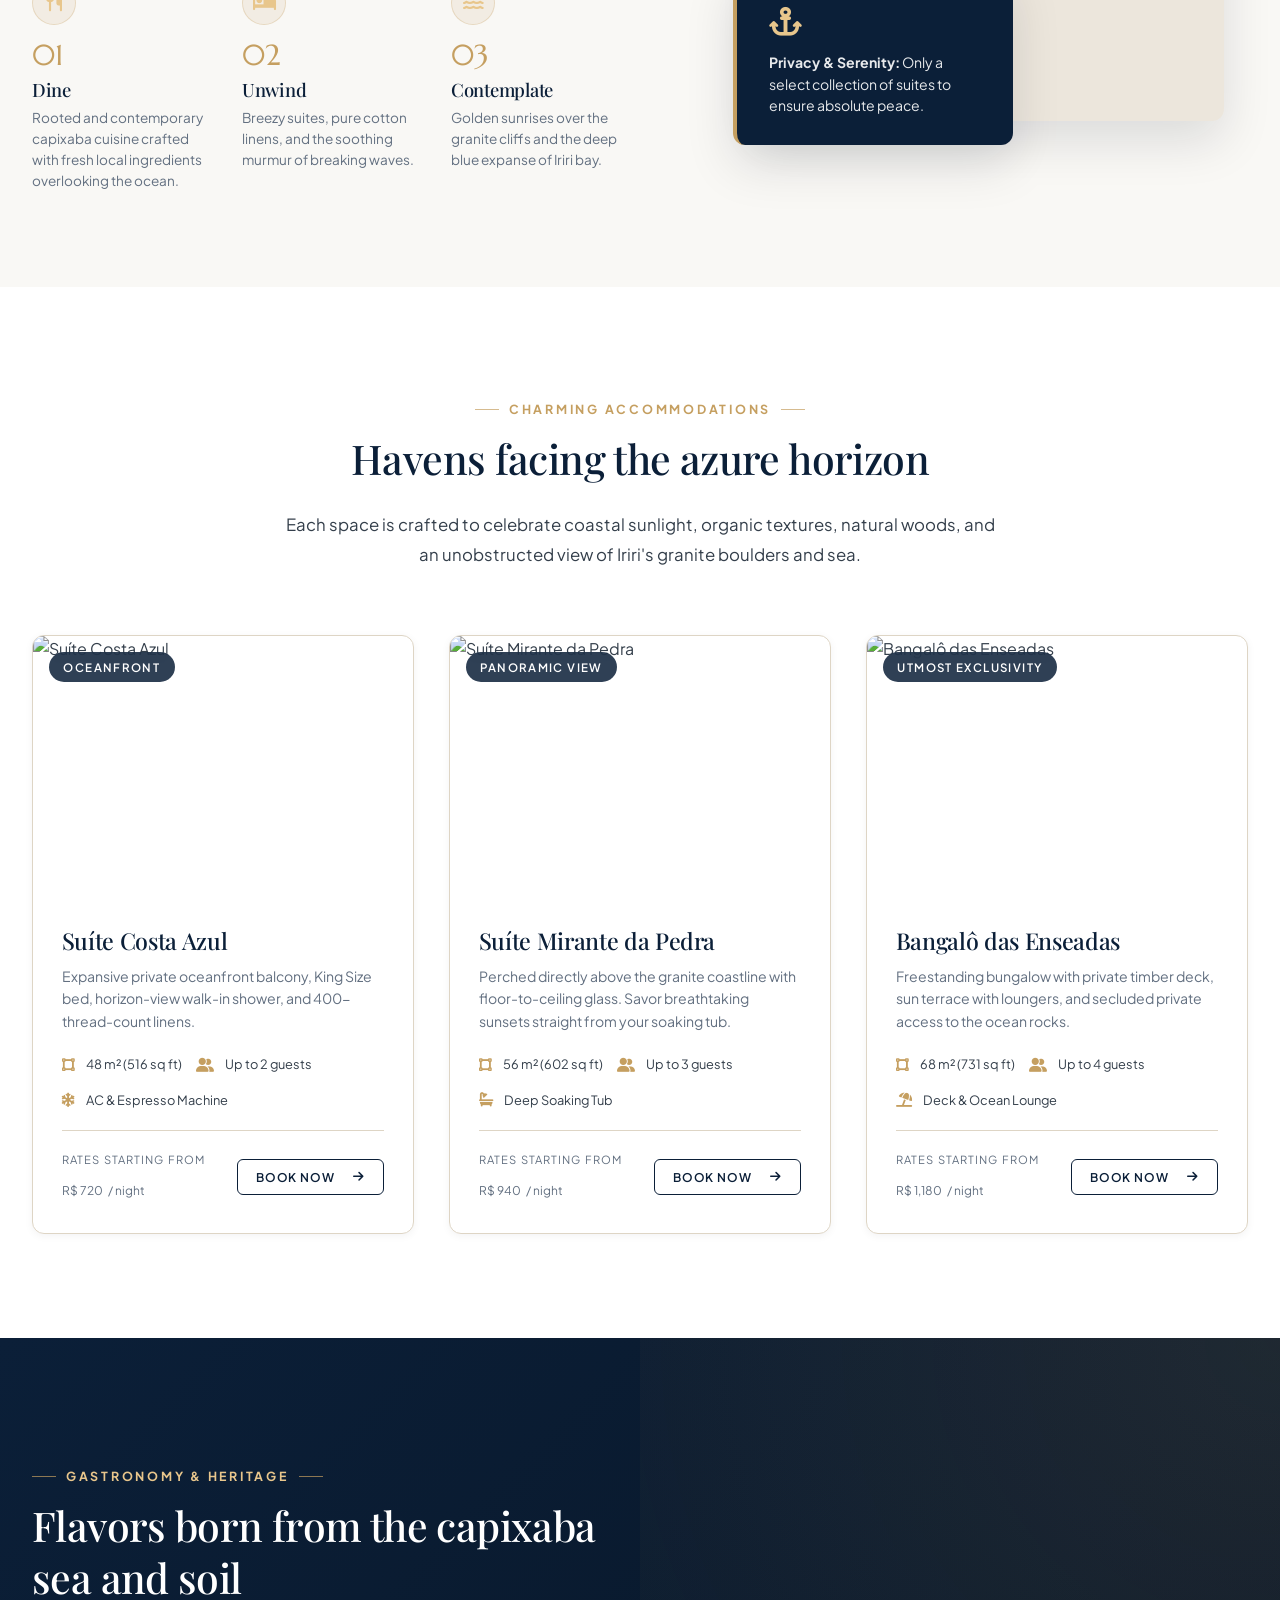
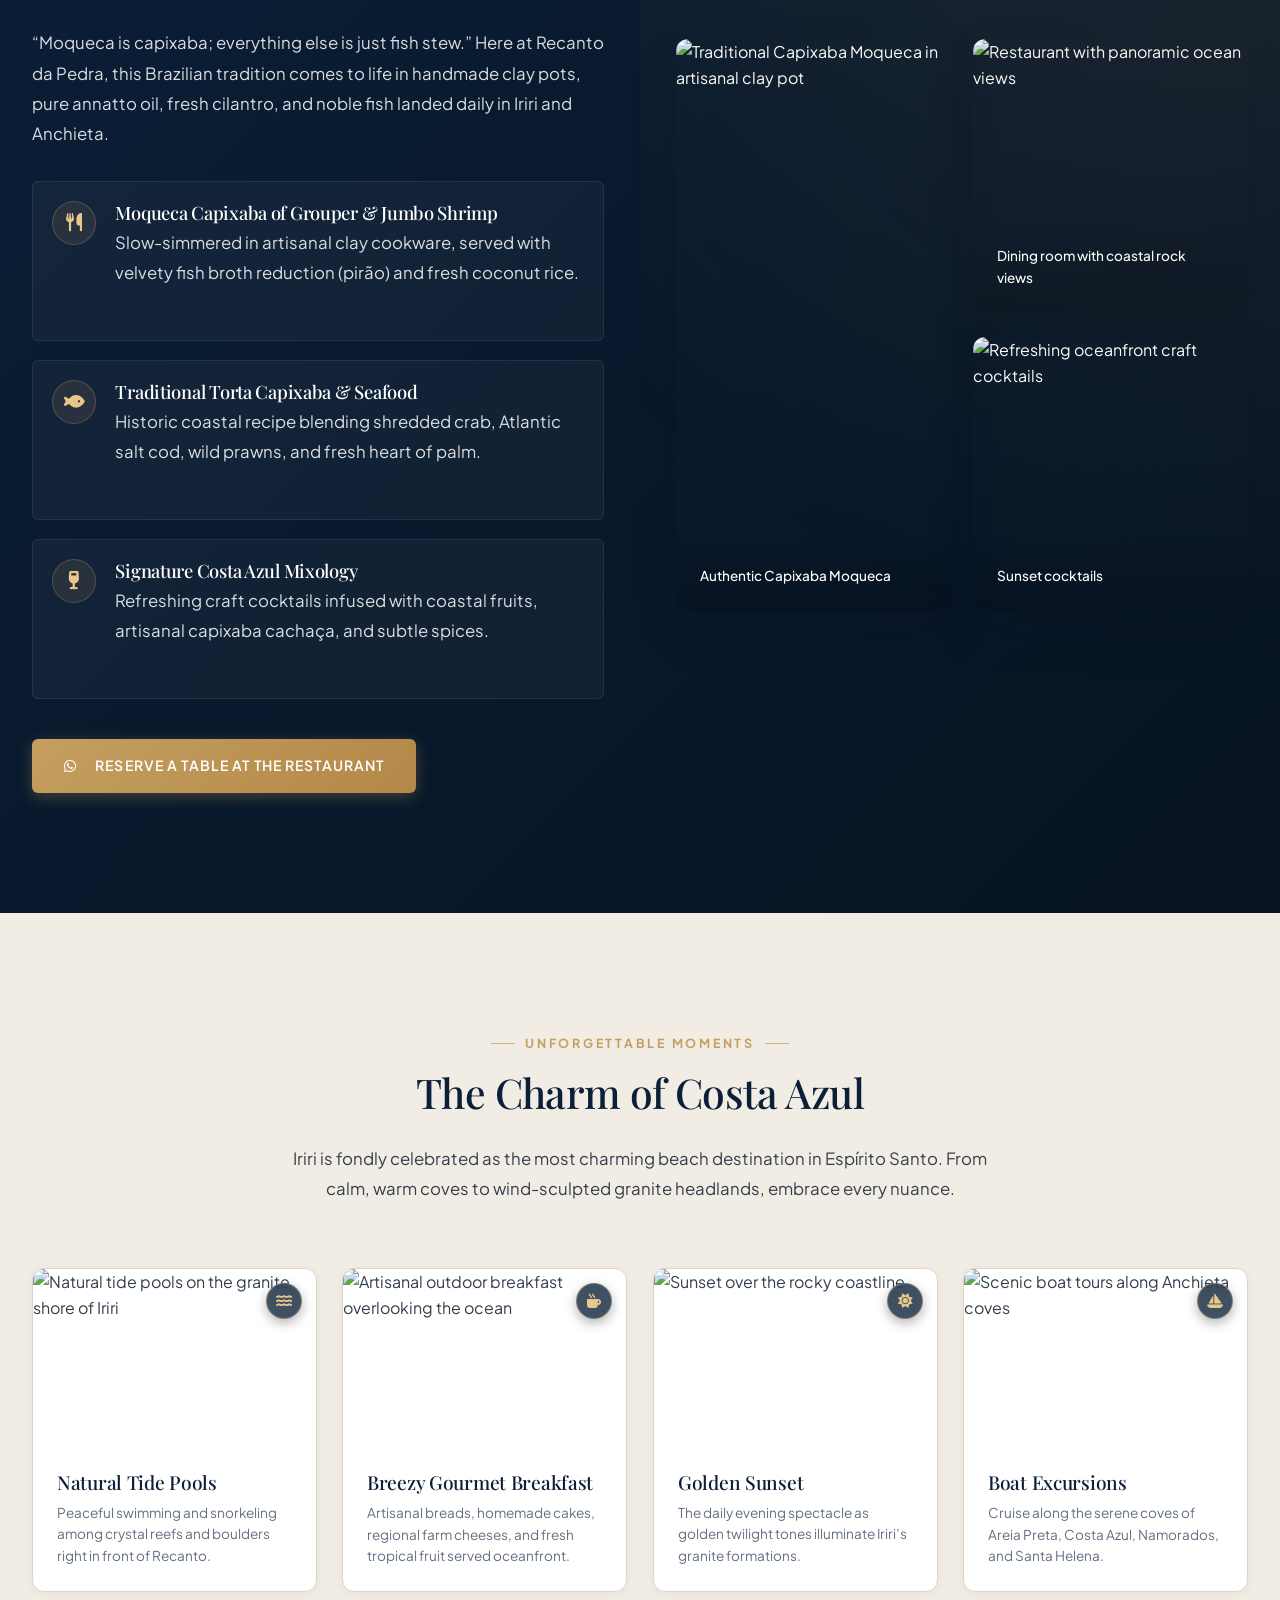
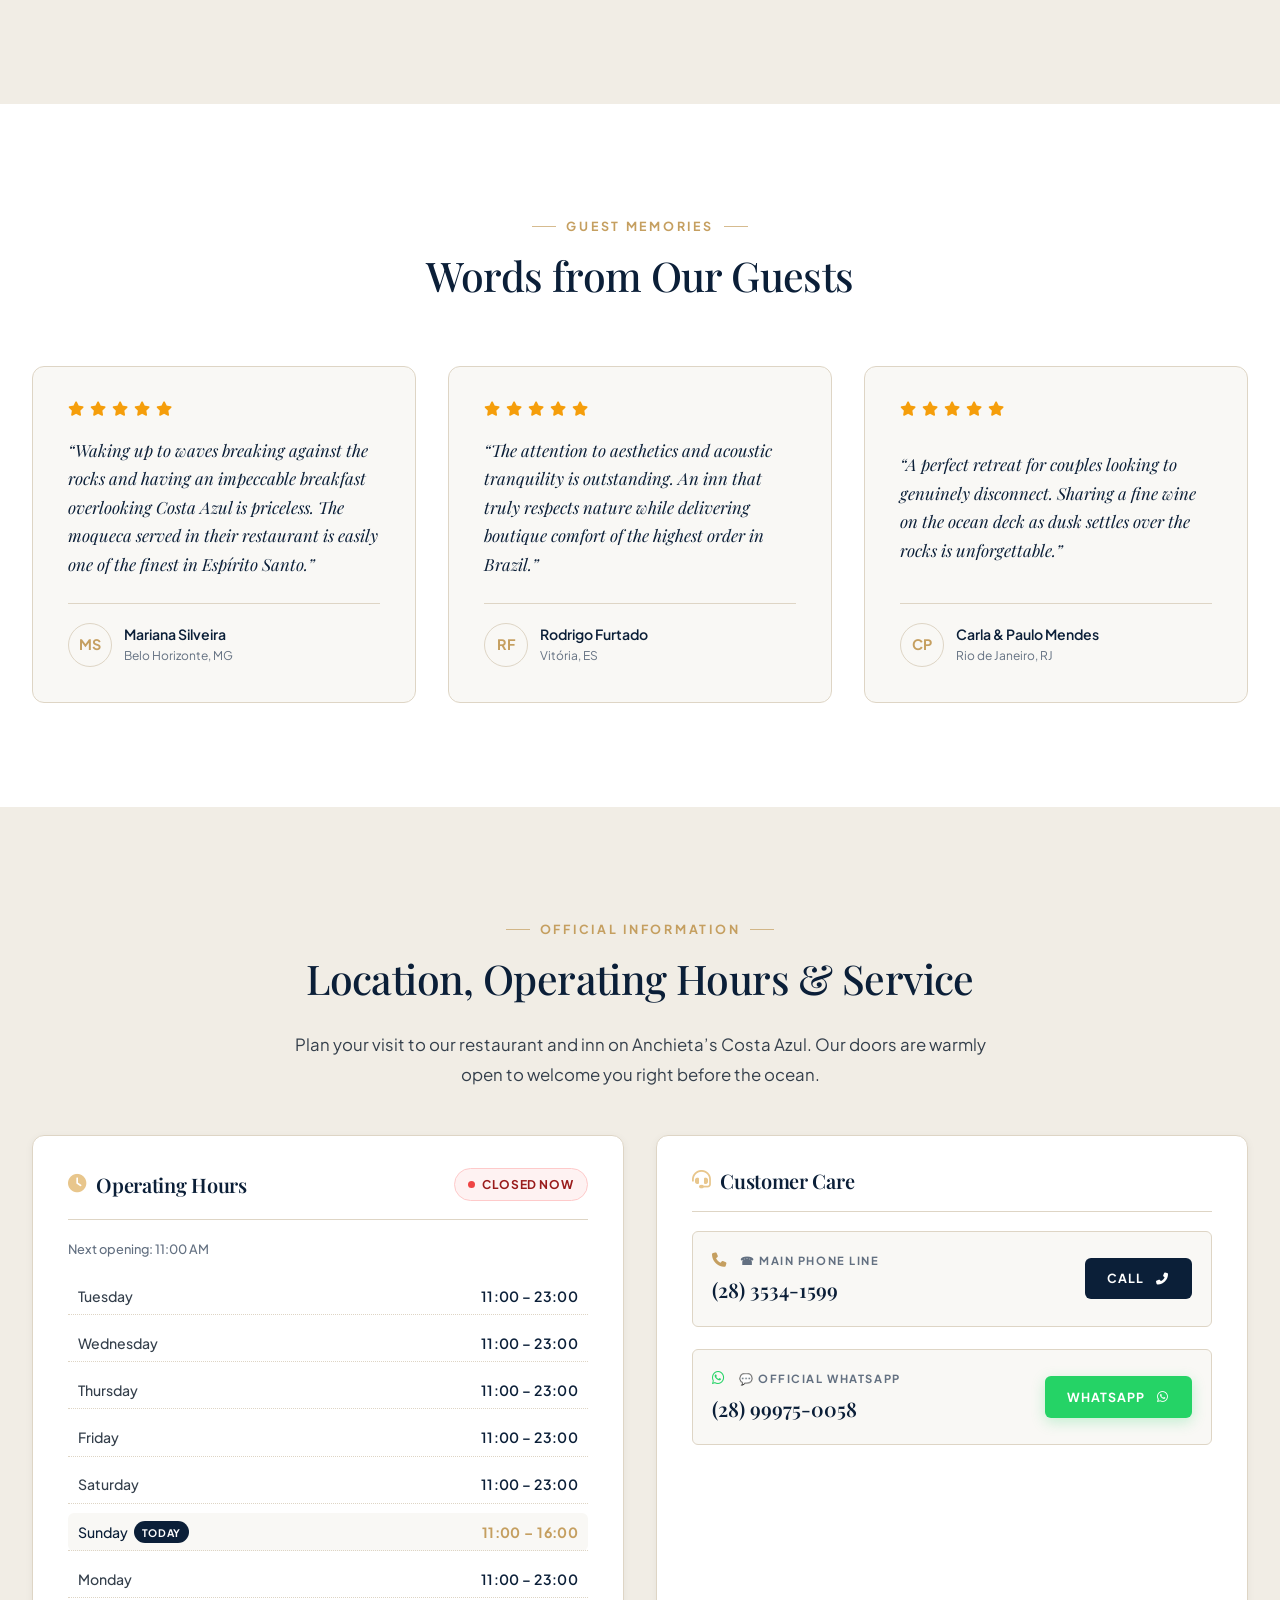
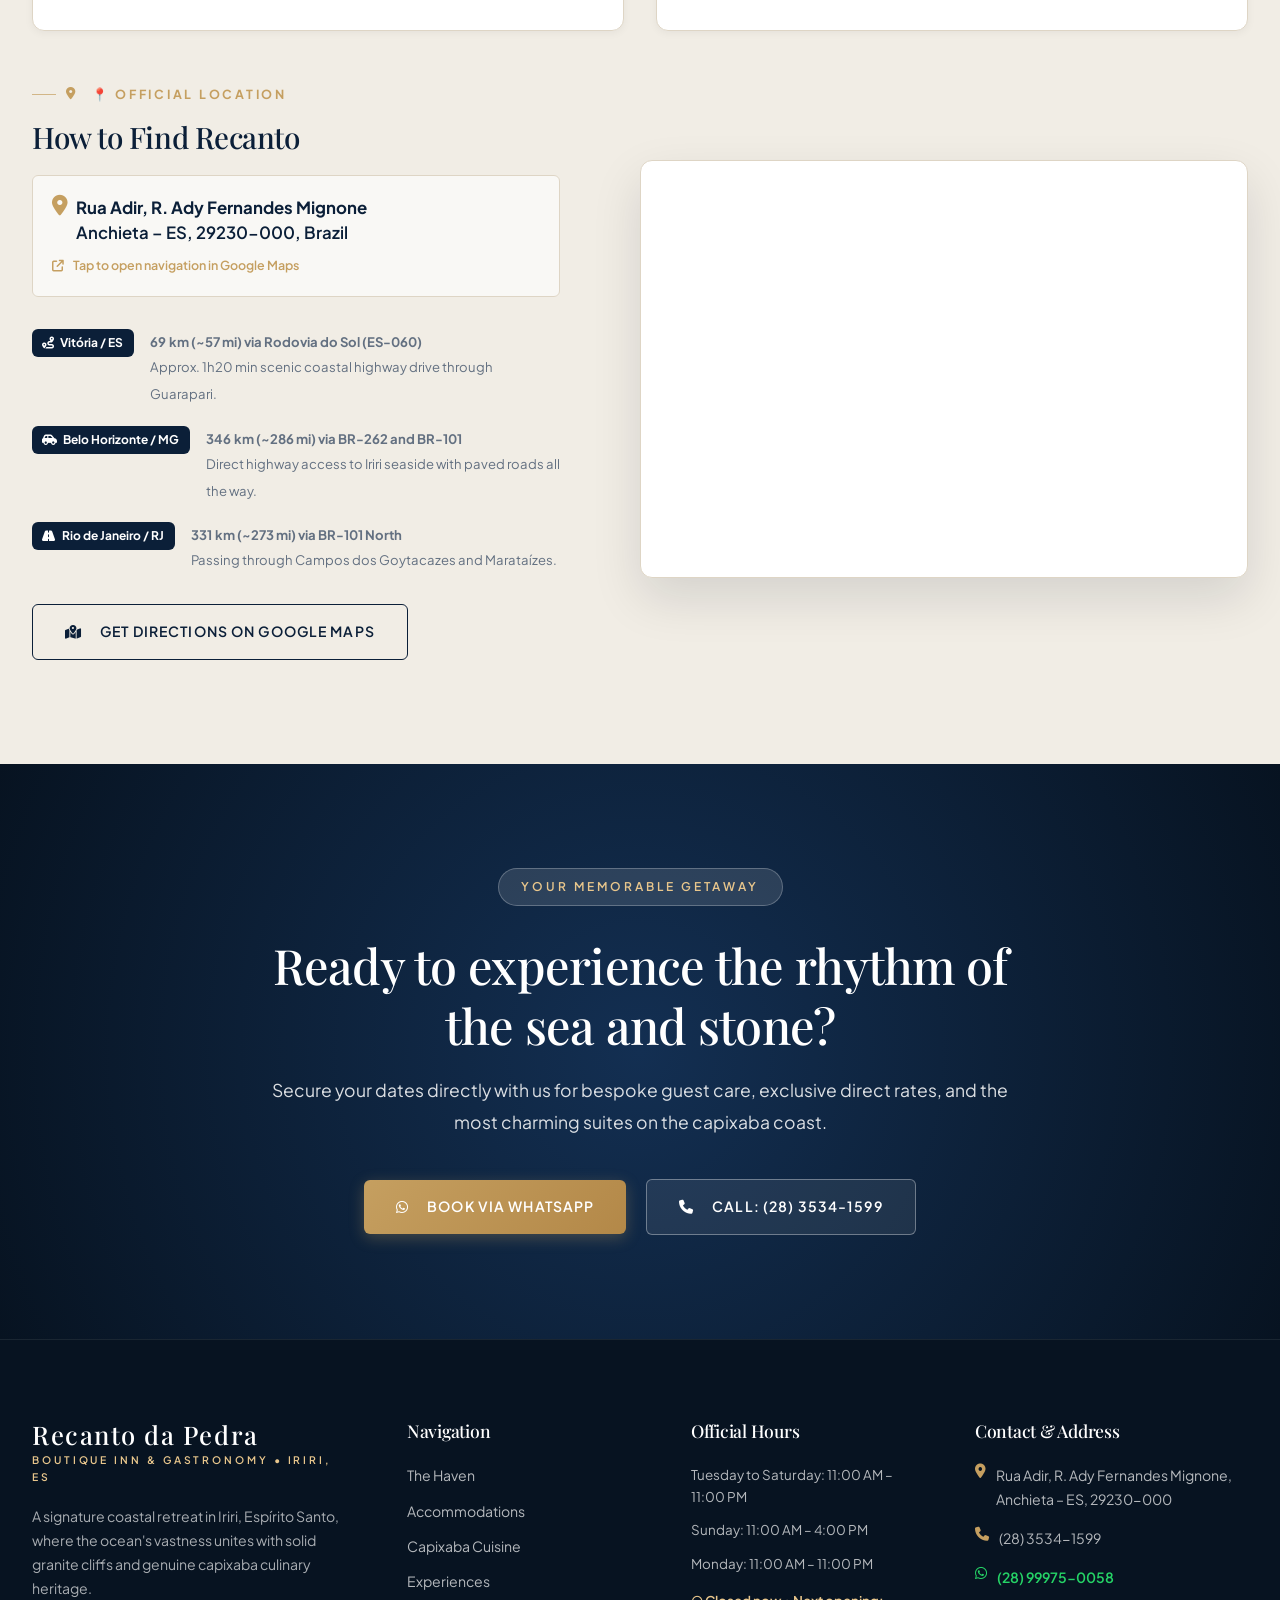
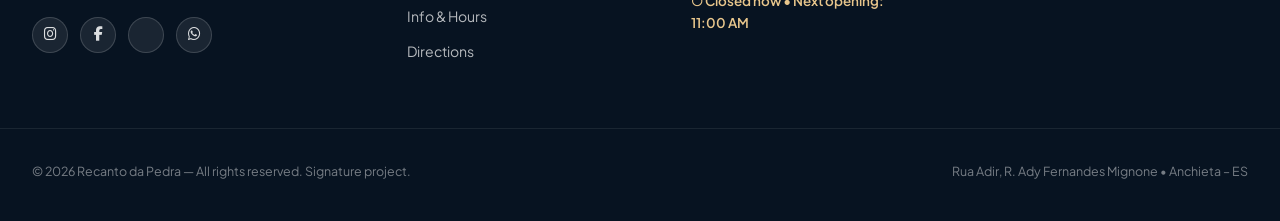
==== commit 3477bf84: "feat: add initial frontend structure, styles, and multi-language support for pousada website" ====
--- a/pousada/index.html
+++ b/pousada/index.html
@@ -3,31 +3,126 @@
 <head>
   <meta charset="UTF-8">
   <meta name="viewport" content="width=device-width, initial-scale=1.0">
-  <title>Recanto da Pedra — Pousada & Gastronomia em Iriri, ES</title>
-  <meta name="description" content="Um refúgio singular na Costa Azul de Iriri, Espírito Santo. Conexão autêntica com o mar, o costão de pedras e a alta gastronomia capixaba. Comer, descansar e contemplar.">
+  <title data-i18n="meta.title">Recanto da Pedra — Pousada &amp; Gastronomia em Iriri, ES</title>
+  <meta name="description" data-i18n-attr="content:meta.description" content="Um refúgio singular na Costa Azul de Iriri, Espírito Santo. Conexão autêntica com o mar, o costão de pedras e a alta gastronomia capixaba. Comer, descansar e contemplar.">
   
   <!-- Fontes Google com Curadoria Tipográfica -->
   <link rel="preconnect" href="https://fonts.googleapis.com">
   <link rel="preconnect" href="https://fonts.gstatic.com" crossorigin>
   <link href="https://fonts.googleapis.com/css2?family=Marcellus&family=Playfair+Display:ital,wght@0,400;0,600;1,400&family=Plus+Jakarta+Sans:wght@300;400;500;600;700&display=swap" rel="stylesheet">
   
-  <!-- Prevenção de FOUC e Detecção Imediata de Tema -->
+  <!-- Font Awesome 6 Free (Ícones Vetoriais Oficiais) com Preload Webfonts -->
+  <link rel="preload" href="https://cdnjs.cloudflare.com/ajax/libs/font-awesome/6.5.1/webfonts/fa-solid-900.woff2" as="font" type="font/woff2" crossorigin="anonymous">
+  <link rel="preload" href="https://cdnjs.cloudflare.com/ajax/libs/font-awesome/6.5.1/webfonts/fa-brands-400.woff2" as="font" type="font/woff2" crossorigin="anonymous">
+  <link rel="stylesheet" href="https://cdnjs.cloudflare.com/ajax/libs/font-awesome/6.5.1/css/all.min.css" integrity="sha512-DTOQO9RWCH3ppGqcWaEA1BIZOC6xxalwEsw9c2QQeAIftl+Vegovlnee1c9QX4TctnWMn13TZye+giMm8e2LwA==" crossorigin="anonymous" referrerpolicy="no-referrer">
+
+  <!-- Prevenção de FOUC e Detecção Imediata de Tema & Idioma -->
   <meta name="color-scheme" content="light dark">
   <script>
     (function() {
       try {
+        // Detecção e aplicação imediata de tema
         var savedTheme = localStorage.getItem('recanto-theme');
         var prefersDark = window.matchMedia && window.matchMedia('(prefers-color-scheme: dark)').matches;
         var theme = savedTheme ? savedTheme : (prefersDark ? 'dark' : 'light');
         document.documentElement.setAttribute('data-theme', theme);
+
+        // Detecção e aplicação imediata de idioma
+        var urlParams = new URLSearchParams(window.location.search);
+        var urlLang = urlParams.get('lang');
+        var savedLang = localStorage.getItem('recanto-lang');
+        var browserLang = (navigator.language || '').toLowerCase();
+        var initialLang = 'pt-BR';
+
+        if (urlLang) {
+          var clean = urlLang.toLowerCase();
+          if (clean.startsWith('en')) initialLang = 'en-US';
+          else if (clean.startsWith('es')) initialLang = 'es';
+          else if (clean.startsWith('pt')) initialLang = 'pt-BR';
+        } else if (savedLang && (savedLang === 'pt-BR' || savedLang === 'en-US' || savedLang === 'es')) {
+          initialLang = savedLang;
+        } else if (browserLang.startsWith('es')) {
+          initialLang = 'es';
+        } else if (!browserLang.startsWith('pt')) {
+          initialLang = 'en-US';
+        }
+        document.documentElement.setAttribute('lang', initialLang);
       } catch (e) {}
     })();
   </script>
+
+  <!-- Tags Canônicas e Alternativas de Idioma (hreflang) para Google SEO -->
+  <link rel="canonical" id="canonicalLink" href="http://localhost/recanto-da-pedra/pousada/">
+  <link rel="alternate" hreflang="pt-BR" href="http://localhost/recanto-da-pedra/pousada/">
+  <link rel="alternate" hreflang="en-US" href="http://localhost/recanto-da-pedra/pousada/en/">
+  <link rel="alternate" hreflang="es" href="http://localhost/recanto-da-pedra/pousada/es/">
+  <link rel="alternate" hreflang="x-default" href="http://localhost/recanto-da-pedra/pousada/">
+
+  <!-- Open Graph / Redes Sociais / WhatsApp Preview -->
+  <meta property="og:type" content="website">
+  <meta property="og:site_name" content="Recanto da Pedra">
+  <meta property="og:url" content="http://localhost/recanto-da-pedra/pousada/">
+  <meta property="og:title" id="ogTitle" content="Recanto da Pedra — Pousada de Charme &amp; Gastronomia Capixaba">
+  <meta property="og:description" id="ogDesc" content="Viva a experiência única de se hospedar sobre as rochas da Costa Azul de Iriri, ES. Café da manhã artesanal incluso, suítes com vista mar e culinária autêntica.">
+  <meta property="og:image" content="https://images.unsplash.com/photo-1507525428034-b723cf961d3e?auto=format&amp;fit=crop&amp;w=1200&amp;q=85">
+  <meta property="og:locale" id="ogLocale" content="pt_BR">
+  <meta property="og:locale:alternate" content="en_US">
+  <meta property="og:locale:alternate" content="es_ES">
+
+  <!-- Twitter Cards -->
+  <meta name="twitter:card" content="summary_large_image">
+  <meta name="twitter:title" id="twitterTitle" content="Recanto da Pedra — Pousada &amp; Restaurante em Iriri, ES">
+  <meta name="twitter:description" id="twitterDesc" content="Refúgio exclusivo de frente para o mar com a legítima gastronomia capixaba na Costa Azul de Anchieta, Espírito Santo.">
+  <meta name="twitter:image" content="https://images.unsplash.com/photo-1507525428034-b723cf961d3e?auto=format&amp;fit=crop&amp;w=1200&amp;q=85">
+
+  <!-- Dados Estruturados Schema.org para Motores de Busca (JSON-LD) -->
+  <script type="application/ld+json" id="schema-hotel">
+  {
+    "@context": "https://schema.org",
+    "@type": "Hotel",
+    "name": "Recanto da Pedra — Pousada & Gastronomia",
+    "description": "Pousada de charme frente ao mar na Costa Azul de Iriri, Anchieta, Espírito Santo. Acomodações exclusivas com vista panorâmica do oceano e café da manhã capixaba incluso.",
+    "url": "http://localhost/recanto-da-pedra/pousada/",
+    "image": "https://images.unsplash.com/photo-1507525428034-b723cf961d3e?auto=format&fit=crop&w=1200&q=85",
+    "telephone": "+552835341599",
+    "priceRange": "R$ 720 - R$ 1.180",
+    "checkinTime": "14:00",
+    "checkoutTime": "12:00",
+    "address": {
+      "@type": "PostalAddress",
+      "streetAddress": "Rua Adir, R. Ady Fernandes Mignone",
+      "addressLocality": "Iriri, Anchieta",
+      "addressRegion": "ES",
+      "postalCode": "29230-000",
+      "addressCountry": "BR"
+    },
+    "geo": {
+      "@type": "GeoCoordinates",
+      "latitude": -20.8247926,
+      "longitude": -40.6480112
+    }
+  }
+  </script>
+  <script type="application/ld+json" id="schema-restaurant">
+  {
+    "@context": "https://schema.org",
+    "@type": "Restaurant",
+    "name": "Restaurante Recanto da Pedra",
+    "description": "Restaurante especializado em autêntica moqueca capixaba em panela de barro artesanal, frutos do mar nobres e coquetelaria autoral em Iriri, ES.",
+    "image": "https://images.unsplash.com/photo-1544025162-d76694265947?auto=format&fit=crop&w=800&q=80",
+    "telephone": "+552835341599",
+    "servesCuisine": ["Culinária Capixaba", "Frutos do Mar", "Gastronomia Brasileira Contemporânea"],
+    "priceRange": "$$$"
+  }
+  </script>
   
   <!-- Folha de Estilos Autoral -->
-  <link rel="stylesheet" href="css/style.css?v=2.2">
+  <link rel="stylesheet" href="css/style.css?v=3.2">
 </head>
 <body>
+
+  <!-- Anúncio Acessível de Mudança de Idioma para Leitores de Tela -->
+  <div id="i18nLiveAnnouncer" class="sr-only" aria-live="polite" aria-atomic="true"></div>
 
   <!-- Barra de Progresso de Leitura Fixa no Topo -->
   <div class="reading-progress-bar" id="readingProgressBar" aria-hidden="true"></div>
@@ -35,50 +130,60 @@
   <!-- ==================== HEADER & NAVEGAÇÃO ==================== -->
   <header class="site-header" id="siteHeader">
     <div class="container header-container">
-      <a href="#inicio" class="brand-logo" aria-label="Recanto da Pedra - Página Inicial">
-        <span class="brand-title">Recanto da Pedra</span>
-        <span class="brand-subtitle">Pousada & Gastronomia • Iriri, ES</span>
+      <a href="#inicio" class="brand-logo" aria-label="Recanto da Pedra - Página Inicial" data-i18n-attr="aria-label:brand.homeAria">
+        <span class="brand-title" data-i18n="brand.title">Recanto da Pedra</span>
+        <span class="brand-subtitle" data-i18n="brand.subtitle">Pousada &amp; Gastronomia • Iriri, ES</span>
       </a>
 
-      <nav class="main-nav" aria-label="Navegação Principal">
-        <a href="#o-refugio" class="nav-link">O Refúgio</a>
-        <a href="#acomodacoes" class="nav-link">Acomodações</a>
-        <a href="#gastronomia" class="nav-link">Gastronomia Capixaba</a>
-        <a href="#experiencias" class="nav-link">Experiências</a>
-        <a href="#informacoes" class="nav-link">Informações & Horários</a>
-        <a href="#localizacao" class="nav-link">Como Chegar</a>
+      <nav class="main-nav" aria-label="Navegação Principal" data-i18n-attr="aria-label:nav.ariaLabel">
+        <a href="#o-refugio" class="nav-link" data-i18n="nav.refugio">O Refúgio</a>
+        <a href="#acomodacoes" class="nav-link" data-i18n="nav.acomodacoes">Acomodações</a>
+        <a href="#gastronomia" class="nav-link" data-i18n="nav.gastronomia">Gastronomia Capixaba</a>
+        <a href="#experiencias" class="nav-link" data-i18n="nav.experiencias">Experiências</a>
+        <a href="#informacoes" class="nav-link" data-i18n="nav.informacoes">Informações &amp; Horários</a>
+        <a href="#localizacao" class="nav-link" data-i18n="nav.localizacao">Como Chegar</a>
         
-        <!-- Alternador no Menu Mobile -->
+        <!-- Seletor de Idioma no Menu Mobile -->
+        <div class="nav-lang-item">
+          <span class="nav-lang-label" data-i18n="lang.label">Idioma</span>
+          <div class="mobile-lang-selector" role="group" aria-label="Idioma / Language" data-i18n-attr="aria-label:lang.aria">
+            <button type="button" class="lang-btn active" data-lang="pt-BR" aria-label="Português (Brasil)" data-i18n-attr="aria-label:lang.ptTitle" data-i18n="lang.pt">PT</button>
+            <button type="button" class="lang-btn" data-lang="en-US" aria-label="English (US)" data-i18n-attr="aria-label:lang.enTitle" data-i18n="lang.en">EN</button>
+            <button type="button" class="lang-btn" data-lang="es" aria-label="Español" data-i18n-attr="aria-label:lang.esTitle" data-i18n="lang.es">ES</button>
+          </div>
+        </div>
+
+        <!-- Alternador de Tema no Menu Mobile -->
         <div class="nav-theme-item">
-          <span class="nav-theme-label">Aparência</span>
-          <button class="theme-toggle-pill" id="navThemeToggle" type="button" aria-label="Alternar modo escuro e claro">
-            <span class="pill-text-light">☀️ Modo Claro</span>
-            <span class="pill-text-dark">🌙 Modo Escuro</span>
+          <span class="nav-theme-label" data-i18n="nav.appearance">Aparência</span>
+          <button class="theme-toggle-pill" id="navThemeToggle" type="button" aria-label="Alternar modo escuro e claro" data-i18n-attr="aria-label:nav.themeAria">
+            <span class="pill-text-light"><i class="fa-solid fa-sun" aria-hidden="true" style="color: #f59e0b; margin-right: 6px;"></i><span data-i18n="nav.lightMode">Modo Claro</span></span>
+            <span class="pill-text-dark"><i class="fa-solid fa-moon" aria-hidden="true" style="color: var(--gold-glow); margin-right: 6px;"></i><span data-i18n="nav.darkMode">Modo Escuro</span></span>
           </button>
         </div>
       </nav>
 
       <div class="header-actions">
-        <!-- Botão Elegante de Alternância de Tema -->
-        <button class="theme-toggle-btn" id="themeToggleBtn" type="button" aria-label="Alternar tema claro e escuro" title="Alternar modo escuro / claro">
-          <svg class="theme-icon-sun" width="20" height="20" viewBox="0 0 24 24" fill="none" stroke="currentColor" stroke-width="2" stroke-linecap="round" stroke-linejoin="round" aria-hidden="true">
-            <circle cx="12" cy="12" r="5"></circle>
-            <line x1="12" y1="1" x2="12" y2="3"></line>
-            <line x1="12" y1="21" x2="12" y2="23"></line>
-            <line x1="4.22" y1="4.22" x2="5.64" y2="5.64"></line>
-            <line x1="18.36" y1="18.36" x2="19.78" y2="19.78"></line>
-            <line x1="1" y1="12" x2="3" y2="12"></line>
-            <line x1="21" y1="12" x2="23" y2="12"></line>
-            <line x1="4.22" y1="19.78" x2="5.64" y2="18.36"></line>
-            <line x1="18.36" y1="5.64" x2="19.78" y2="4.22"></line>
-          </svg>
-          <svg class="theme-icon-moon" width="20" height="20" viewBox="0 0 24 24" fill="none" stroke="currentColor" stroke-width="2" stroke-linecap="round" stroke-linejoin="round" aria-hidden="true">
-            <path d="M21 12.79A9 9 0 1 1 11.21 3 7 7 0 0 0 21 12.79z"></path>
-          </svg>
+        <!-- Seletor Discreto e Elegante de Idioma (PT / EN / ES) -->
+        <div class="lang-selector" role="group" aria-label="Selecionar idioma" data-i18n-attr="aria-label:lang.aria">
+          <button type="button" class="lang-btn active" data-lang="pt-BR" title="Português (Brasil)" aria-label="Português (Brasil)" data-i18n-attr="title:lang.ptTitle,aria-label:lang.ptTitle" data-i18n="lang.pt">PT</button>
+          <button type="button" class="lang-btn" data-lang="en-US" title="English (US)" aria-label="English (US)" data-i18n-attr="title:lang.enTitle,aria-label:lang.enTitle" data-i18n="lang.en">EN</button>
+          <button type="button" class="lang-btn" data-lang="es" title="Español" aria-label="Español" data-i18n-attr="title:lang.esTitle,aria-label:lang.esTitle" data-i18n="lang.es">ES</button>
+        </div>
+
+        <!-- Botão Elegante de Alternância de Tema com Font Awesome -->
+        <button class="theme-toggle-btn" id="themeToggleBtn" type="button" aria-label="Alternar tema claro e escuro" title="Alternar modo escuro / claro" data-i18n-attr="aria-label:nav.themeBtnAria,title:nav.themeBtnTitle">
+          <i class="fa-solid fa-sun theme-icon-sun" aria-hidden="true"></i>
+          <i class="fa-solid fa-moon theme-icon-moon" aria-hidden="true"></i>
         </button>
 
-        <a href="#reservar" class="btn btn-gold btn-header-reserve js-open-modal">Reservar Estadia</a>
-        <button class="mobile-toggle" aria-label="Abrir menu de navegação">☰</button>
+        <a href="#reservar" class="btn btn-gold btn-header-reserve js-open-modal">
+          <span data-i18n="nav.reserve">Reservar Estadia</span>
+          <i class="fa-solid fa-arrow-right btn-arrow" aria-hidden="true"></i>
+        </a>
+        <button class="mobile-toggle" aria-label="Abrir menu de navegação" data-i18n-attr="aria-label:nav.mobileToggleAria">
+          <i class="fa-solid fa-bars" aria-hidden="true"></i>
+        </button>
       </div>
     </div>
   </header>
@@ -87,23 +192,26 @@
   <section class="hero-section" id="inicio">
     <div class="hero-backdrop">
       <div class="hero-parallax-wrap">
-        <img src="https://images.unsplash.com/photo-1507525428034-b723cf961d3e?auto=format&fit=crop&w=2000&q=85" alt="Costão de pedras e mar azul cristalino em Iriri" class="hero-bg-img">
+        <img src="https://images.unsplash.com/photo-1507525428034-b723cf961d3e?auto=format&fit=crop&w=2000&q=85" alt="Costão de pedras e mar azul cristalino em Iriri" class="hero-bg-img" data-i18n-attr="alt:hero.imgAlt">
       </div>
       <div class="hero-overlay"></div>
     </div>
 
     <div class="container hero-content">
-      <span class="hero-tag">Costa Azul • Espírito Santo</span>
-      <h1 class="hero-title">
+      <span class="hero-tag" data-i18n="hero.tag">Costa Azul • Espírito Santo</span>
+      <h1 class="hero-title" data-i18n="hero.titleHtml">
         Onde o mar toca a pedra<br>e o tempo <em>desacelera</em>.
       </h1>
-      <p class="hero-manifesto">
+      <p class="hero-manifesto" data-i18n="hero.manifesto">
         Um lugar especial de Iriri onde o visitante pode comer a autêntica gastronomia capixaba, descansar com o som das marés e contemplar o horizonte infinito.
       </p>
 
       <div class="hero-ctas">
-        <button class="btn btn-gold js-open-modal" data-suite="">Consultar Disponibilidade</button>
-        <a href="#acomodacoes" class="btn btn-outline-white">Conhecer as Suítes</a>
+        <button class="btn btn-gold js-open-modal" data-suite="">
+          <span data-i18n="hero.btnAvailability">Consultar Disponibilidade</span>
+          <i class="fa-solid fa-arrow-right btn-arrow" aria-hidden="true"></i>
+        </button>
+        <a href="#acomodacoes" class="btn btn-outline-white" data-i18n="hero.btnSuites">Conhecer as Suítes</a>
       </div>
 
       <!-- Console de Reserva de Luxo -->
@@ -111,10 +219,10 @@
         <div class="booking-console-topbar">
           <div class="console-pill-left">
             <span class="live-dot"></span>
-            <span>Tarifa Oficial Direta • Café da Manhã Capixaba Incluso</span>
+            <span data-i18n="hero.directRate">Tarifa Oficial Direta • Café da Manhã Capixaba Incluso</span>
           </div>
           <div class="console-nights-counter" id="nightsCounterBadge">
-            <span class="nights-icon">🌙</span>
+            <i class="fa-solid fa-moon nights-icon" aria-hidden="true"></i>
             <span id="nightsSummaryText">2 Noites de Estadia</span>
           </div>
         </div>
@@ -123,8 +231,8 @@
           <!-- Check-in -->
           <div class="luxury-booking-cell date-cell" id="checkinCell">
             <div class="cell-label">
-              <svg width="13" height="13" viewBox="0 0 24 24" fill="none" stroke="currentColor" stroke-width="2"><rect x="3" y="4" width="18" height="18" rx="2" ry="2"></rect><line x1="16" y1="2" x2="16" y2="6"></line><line x1="8" y1="2" x2="8" y2="6"></line><line x1="3" y1="10" x2="21" y2="10"></line></svg>
-              <span>Entrada (Check-in)</span>
+              <i class="fa-solid fa-calendar-days cell-icon" aria-hidden="true"></i>
+              <span data-i18n="booking.checkinLabel">Entrada (Check-in)</span>
             </div>
             <div class="cell-content">
               <span class="date-large" id="checkinDayDisplay">29</span>
@@ -137,7 +245,7 @@
           </div>
 
           <!-- Divisor Conector com Noites -->
-          <div class="booking-connector" title="Duração da estadia">
+          <div class="booking-connector" title="Duração da estadia" data-i18n-attr="title:booking.connectorTitle">
             <span class="connector-line"></span>
             <span class="connector-pill" id="connectorNightsPill">2 noites</span>
             <span class="connector-line"></span>
@@ -146,8 +254,8 @@
           <!-- Check-out -->
           <div class="luxury-booking-cell date-cell" id="checkoutCell">
             <div class="cell-label">
-              <svg width="13" height="13" viewBox="0 0 24 24" fill="none" stroke="currentColor" stroke-width="2"><rect x="3" y="4" width="18" height="18" rx="2" ry="2"></rect><line x1="16" y1="2" x2="16" y2="6"></line><line x1="8" y1="2" x2="8" y2="6"></line><line x1="3" y1="10" x2="21" y2="10"></line></svg>
-              <span>Saída (Check-out)</span>
+              <i class="fa-solid fa-calendar-days cell-icon" aria-hidden="true"></i>
+              <span data-i18n="booking.checkoutLabel">Saída (Check-out)</span>
             </div>
             <div class="cell-content">
               <span class="date-large" id="checkoutDayDisplay">01</span>
@@ -162,65 +270,65 @@
           <!-- Hóspedes -->
           <div class="luxury-booking-cell select-cell">
             <div class="cell-label">
-              <svg width="13" height="13" viewBox="0 0 24 24" fill="none" stroke="currentColor" stroke-width="2"><path d="M17 21v-2a4 4 0 0 0-4-4H5a4 4 0 0 0-4 4v2"></path><circle cx="9" cy="7" r="4"></circle><path d="M23 21v-2a4 4 0 0 0-3-3.87"></path><path d="M16 3.13a4 4 0 0 1 0 7.75"></path></svg>
-              <span>Hóspedes</span>
+              <i class="fa-solid fa-user-group cell-icon" aria-hidden="true"></i>
+              <span data-i18n="booking.guestsLabel">Hóspedes</span>
             </div>
             <div class="cell-select-wrap">
               <select id="barGuests" name="guests" class="luxury-select">
-                <option value="2 Hóspedes (Casal / Duplo)" selected>2 Hóspedes (Casal / Duplo)</option>
-                <option value="1 Hóspede (Individual)">1 Hóspede (Individual)</option>
-                <option value="3 Hóspedes (Triplo)">3 Hóspedes (Triplo)</option>
-                <option value="Família (4 ou mais)">Família (4 ou mais)</option>
+                <option value="couple" selected data-i18n="booking.guestsOptions.couple">2 Hóspedes (Casal / Duplo)</option>
+                <option value="single" data-i18n="booking.guestsOptions.single">1 Hóspede (Individual)</option>
+                <option value="triple" data-i18n="booking.guestsOptions.triple">3 Hóspedes (Triplo)</option>
+                <option value="family" data-i18n="booking.guestsOptions.family">Família (4 ou mais)</option>
               </select>
               <span class="select-chevron">▾</span>
             </div>
-            <div class="cell-subtext" id="guestsSubtext">1 suíte privativa</div>
+            <div class="cell-subtext" id="guestsSubtext" data-i18n="booking.guestsSubtexts.couple">1 Cama King • Perfeito para casal</div>
           </div>
 
           <!-- Acomodação -->
           <div class="luxury-booking-cell select-cell suite-cell">
             <div class="cell-label">
-              <svg width="13" height="13" viewBox="0 0 24 24" fill="none" stroke="currentColor" stroke-width="2"><path d="M3 9l9-7 9 7v11a2 2 0 0 1-2 2H5a2 2 0 0 1-2-2z"></path><polyline points="9 22 9 12 15 12 15 22"></polyline></svg>
-              <span>Acomodação</span>
+              <i class="fa-solid fa-bed cell-icon" aria-hidden="true"></i>
+              <span data-i18n="booking.suiteLabel">Acomodação</span>
             </div>
             <div class="cell-select-wrap">
               <select id="barSuite" name="suite" class="luxury-select">
-                <option value="Todas as Acomodações" selected>Todas as Acomodações</option>
-                <option value="Suíte Costa Azul">Suíte Costa Azul (Frente Mar)</option>
-                <option value="Suíte Mirante da Pedra">Suíte Mirante da Pedra (Panorâmica)</option>
-                <option value="Bangalô das Enseadas">Bangalô das Enseadas (Exclusivo)</option>
+                <option value="all" selected data-i18n="booking.suiteOptions.all">Todas as Acomodações</option>
+                <option value="costaAzul" data-i18n="booking.suiteOptions.costaAzul">Suíte Costa Azul (Frente Mar)</option>
+                <option value="mirante" data-i18n="booking.suiteOptions.mirante">Suíte Mirante da Pedra (Panorâmica)</option>
+                <option value="bangalo" data-i18n="booking.suiteOptions.bangalo">Bangalô das Enseadas (Exclusivo)</option>
               </select>
               <span class="select-chevron">▾</span>
             </div>
-            <div class="cell-subtext" id="suiteSubtext">Melhor diária disponível</div>
+            <div class="cell-subtext" id="suiteSubtext" data-i18n="booking.suiteSubtexts.all">Melhor diária disponível</div>
           </div>
 
           <!-- Botão de Ação -->
           <div class="luxury-booking-action">
             <button type="submit" class="btn-luxury-quote" id="btnQuoteSubmit">
               <span class="btn-quote-main">
-                <span>COTAR ESTADIA</span>
-                <svg width="16" height="16" viewBox="0 0 24 24" fill="currentColor"><path d="M12.04 2c-5.46 0-9.91 4.45-9.91 9.91 0 1.75.46 3.45 1.32 4.95L2.05 22l5.25-1.38c1.45.79 3.08 1.21 4.74 1.21 5.46 0 9.91-4.45 9.91-9.91 0-2.65-1.03-5.14-2.9-7.01A9.816 9.816 0 0 0 12.04 2zm4.52 11.9c-.25-.12-1.47-.72-1.7-.81-.23-.08-.39-.12-.56.12-.17.25-.64.81-.79.97-.14.17-.29.19-.54.06-.25-.12-1.05-.39-2-1.23-.74-.66-1.24-1.47-1.39-1.72-.14-.25-.02-.38.11-.51.11-.11.25-.29.37-.43.12-.14.17-.25.25-.41.08-.17.04-.31-.02-.43s-.56-1.34-.76-1.84c-.2-.48-.41-.42-.56-.43h-.48c-.17 0-.44.06-.66.31-.23.25-.88.86-.88 2.1 0 1.24.9 2.43 1.03 2.6.12.17 1.77 2.7 4.29 3.78.6.26 1.07.41 1.43.53.6.19 1.15.16 1.58.1.48-.07 1.47-.6 1.68-1.18.21-.58.21-1.07.15-1.18-.06-.11-.23-.17-.48-.29z"/></svg>
-              </span>
-              <span class="btn-quote-sub">Direto pelo WhatsApp</span>
+                <span data-i18n="booking.quoteBtnMain">COTAR ESTADIA</span>
+                <i class="fa-brands fa-whatsapp quote-wpp-icon" aria-hidden="true"></i>
+              </span>
+              <span class="btn-quote-sub" data-i18n="booking.quoteBtnSub">Direto pelo WhatsApp</span>
             </button>
           </div>
         </form>
 
         <div class="booking-console-footer">
           <span class="feature-item">
-            <svg width="13" height="13" viewBox="0 0 24 24" fill="none" stroke="currentColor" stroke-width="2.5"><polyline points="20 6 9 17 4 12"></polyline></svg>
-            Sem intermediários ou taxas ocultas
+            <i class="fa-solid fa-check feature-check-icon" aria-hidden="true"></i>
+            <span data-i18n="booking.featureNoFees">Sem intermediários ou taxas ocultas</span>
           </span>
           <span class="feature-separator">•</span>
           <span class="feature-item">
-            <svg width="13" height="13" viewBox="0 0 24 24" fill="none" stroke="currentColor" stroke-width="2.5"><polyline points="20 6 9 17 4 12"></polyline></svg>
-            Atendimento imediato
+            <i class="fa-solid fa-check feature-check-icon" aria-hidden="true"></i>
+            <span data-i18n="booking.featureInstant">Atendimento imediato</span>
           </span>
           <span class="feature-separator">•</span>
           <span class="feature-item">
-            <svg width="13" height="13" viewBox="0 0 24 24" fill="none" stroke="currentColor" stroke-width="2.5"><polyline points="20 6 9 17 4 12"></polyline></svg>
-            Frente para o mar de Iriri
+            <i class="fa-solid fa-check feature-check-icon" aria-hidden="true"></i>
+            <span data-i18n="booking.featureOceanfront">Frente para o mar de Iriri</span>
           </span>
         </div>
       </div>
@@ -231,30 +339,39 @@
   <section class="concept-section" id="o-refugio">
     <div class="container concept-grid">
       <div class="concept-text-col" data-reveal="left">
-        <span class="eyebrow eyebrow-left">O Conceito Autoral</span>
-        <h2 class="section-title">Comer, descansar e contemplar o mar de Iriri.</h2>
-        <p class="section-description">
+        <span class="eyebrow eyebrow-left" data-i18n="concept.eyebrow">O Conceito Autoral</span>
+        <h2 class="section-title" data-i18n="concept.title">Comer, descansar e contemplar o mar de Iriri.</h2>
+        <p class="section-description" data-i18n="concept.p1">
           O Recanto da Pedra nasceu do encontro espontâneo entre as falésias minerais de Iriri e as águas límpidas da Costa Azul. Não somos apenas uma pousada: somos um recanto com alma capixaba que convida você a desacelerar o ritmo, respirar a maresia fresca e desfrutar do que a vida tem de mais genuíno.
         </p>
-        <p class="section-description">
+        <p class="section-description" data-i18n="concept.p2">
           Arquitetura integrada ao relevo rochoso, deque em madeiras nobres sobre as pedras, jardins litorâneos e uma cozinha que honra as tradições da autêntica panela de barro de Goiabeiras com peixes e mariscos frescos da nossa própria costa.
         </p>
 
         <div class="concept-pillars" data-reveal-group>
           <div class="pillar-card" data-reveal="up">
+            <div class="icon-circle" style="margin-bottom: 1rem;">
+              <i class="fa-solid fa-utensils" aria-hidden="true"></i>
+            </div>
             <span class="pillar-number">01</span>
-            <h3 class="pillar-title">Comer</h3>
-            <p class="pillar-desc">Culinária capixaba raiz e contemporânea, com ingredientes frescos e vista para o oceano.</p>
+            <h3 class="pillar-title" data-i18n="concept.pillar1Title">Comer</h3>
+            <p class="pillar-desc" data-i18n="concept.pillar1Desc">Culinária capixaba raiz e contemporânea, com ingredientes frescos e vista para o oceano.</p>
           </div>
           <div class="pillar-card" data-reveal="up">
+            <div class="icon-circle" style="margin-bottom: 1rem;">
+              <i class="fa-solid fa-bed" aria-hidden="true"></i>
+            </div>
             <span class="pillar-number">02</span>
-            <h3 class="pillar-title">Descansar</h3>
-            <p class="pillar-desc">Suítes arejadas, roupas de cama em puro algodão e o murmúrio constante das ondas.</p>
+            <h3 class="pillar-title" data-i18n="concept.pillar2Title">Descansar</h3>
+            <p class="pillar-desc" data-i18n="concept.pillar2Desc">Suítes arejadas, roupas de cama em puro algodão e o murmúrio constante das ondas.</p>
           </div>
           <div class="pillar-card" data-reveal="up">
+            <div class="icon-circle" style="margin-bottom: 1rem;">
+              <i class="fa-solid fa-water" aria-hidden="true"></i>
+            </div>
             <span class="pillar-number">03</span>
-            <h3 class="pillar-title">Contemplar</h3>
-            <p class="pillar-desc">O nascer do sol dourado no costão de pedra e o azul profundo da enseada de Iriri.</p>
+            <h3 class="pillar-title" data-i18n="concept.pillar3Title">Contemplar</h3>
+            <p class="pillar-desc" data-i18n="concept.pillar3Desc">O nascer do sol dourado no costão de pedra e o azul profundo da enseada de Iriri.</p>
           </div>
         </div>
       </div>
@@ -262,11 +379,11 @@
       <div class="concept-visual-col" data-reveal="right">
         <div class="visual-composition">
           <div class="img-main-frame">
-            <img src="https://images.unsplash.com/photo-1540555700478-4be289fbecef?auto=format&fit=crop&w=1000&q=80" alt="Ambiente relaxante à beira-mar">
+            <img src="https://images.unsplash.com/photo-1540555700478-4be289fbecef?auto=format&fit=crop&w=1000&q=80" alt="Ambiente relaxante à beira-mar" data-i18n-attr="alt:concept.imgAlt">
           </div>
           <div class="floating-badge">
-            <div class="badge-icon">⚓</div>
-            <p><strong>Privacidade & Serenidade:</strong> Apenas poucas suítes exclusivas para garantir tranquilidade absoluta.</p>
+            <div class="badge-icon"><i class="fa-solid fa-anchor" aria-hidden="true"></i></div>
+            <p data-i18n="concept.badgeHtml"><strong>Privacidade &amp; Serenidade:</strong> Apenas poucas suítes exclusivas para garantir tranquilidade absoluta.</p>
           </div>
         </div>
       </div>
@@ -277,9 +394,9 @@
   <section class="suites-section" id="acomodacoes">
     <div class="container">
       <div class="section-header-center" data-reveal="up">
-        <span class="eyebrow">Acomodações de Charme</span>
-        <h2 class="section-title">Refúgios voltados para o horizonte azul</h2>
-        <p class="section-description">
+        <span class="eyebrow" data-i18n="suites.eyebrow">Acomodações de Charme</span>
+        <h2 class="section-title" data-i18n="suites.title">Refúgios voltados para o horizonte azul</h2>
+        <p class="section-description" data-i18n="suites.description">
           Cada espaço foi desenhado para valorizar a luz natural litorânea, materiais orgânicos, texturas de madeira e a vista privilegiada das pedras e do mar de Iriri.
         </p>
       </div>
@@ -288,34 +405,37 @@
         <!-- Suíte 1 -->
         <article class="suite-card" data-reveal="up">
           <div class="suite-media">
-            <img src="https://images.unsplash.com/photo-1582719478250-c89cae4dc85b?auto=format&fit=crop&w=800&q=80" alt="Suíte Costa Azul">
-            <span class="suite-tag">Frente Mar</span>
+            <img src="https://images.unsplash.com/photo-1582719478250-c89cae4dc85b?auto=format&fit=crop&w=800&q=80" alt="Suíte Costa Azul" data-i18n-attr="alt:suites.suite1.imgAlt">
+            <span class="suite-tag" data-i18n="suites.suite1.tag">Frente Mar</span>
           </div>
           <div class="suite-body">
-            <h3 class="suite-title">Suíte Costa Azul</h3>
-            <p class="suite-desc">
+            <h3 class="suite-title" data-i18n="suites.suite1.name">Suíte Costa Azul</h3>
+            <p class="suite-desc" data-i18n="suites.suite1.desc">
               Ampla sacada privativa voltada para o oceano, cama King Size, ducha com vista para o horizonte e enxoval 400 fios.
             </p>
             <div class="suite-specs">
               <span class="spec-item">
-                <svg viewBox="0 0 24 24" fill="none" stroke="currentColor" stroke-width="2"><path d="M3 12h18M3 6h18M3 18h18"/></svg>
-                48 m²
+                <i class="fa-solid fa-vector-square" aria-hidden="true"></i>
+                <span data-i18n="suites.suite1.spec1">48 m²</span>
               </span>
               <span class="spec-item">
-                <svg viewBox="0 0 24 24" fill="none" stroke="currentColor" stroke-width="2"><path d="M20 21v-2a4 4 0 0 0-4-4H8a4 4 0 0 0-4 4v2"/><circle cx="12" cy="7" r="4"/></svg>
-                Até 2 hóspedes
+                <i class="fa-solid fa-user-group" aria-hidden="true"></i>
+                <span data-i18n="suites.suite1.spec2">Até 2 hóspedes</span>
               </span>
               <span class="spec-item">
-                <svg viewBox="0 0 24 24" fill="none" stroke="currentColor" stroke-width="2"><circle cx="12" cy="12" r="10"/><polyline points="12 6 12 12 14 14"/></svg>
-                Ar Split & Cafeteira
+                <i class="fa-solid fa-snowflake" aria-hidden="true"></i>
+                <span data-i18n="suites.suite1.spec3">Ar Split &amp; Cafeteira</span>
               </span>
             </div>
             <div class="suite-footer">
               <div class="suite-price-wrap">
-                <span class="price-prefix">Diárias a partir de</span>
-                <span class="suite-price">R$ 720 <span>/ noite</span></span>
-              </div>
-              <button class="btn btn-outline-dark btn-suite js-open-modal" data-suite="Suíte Costa Azul">Reservar</button>
+                <span class="price-prefix" data-i18n="suites.pricePrefix">Diárias a partir de</span>
+                <span class="suite-price"><span data-i18n="suites.suite1.price">R$ 720</span> <span data-i18n="suites.perNight">/ noite</span></span>
+              </div>
+              <button class="btn btn-outline-dark btn-suite js-open-modal" data-suite="costaAzul">
+                <span data-i18n="suites.btnReserve">Reservar</span>
+                <i class="fa-solid fa-arrow-right btn-arrow" aria-hidden="true"></i>
+              </button>
             </div>
           </div>
         </article>
@@ -323,34 +443,37 @@
         <!-- Suíte 2 -->
         <article class="suite-card" data-reveal="up">
           <div class="suite-media">
-            <img src="https://images.unsplash.com/photo-1590490360182-c33d57733427?auto=format&fit=crop&w=800&q=80" alt="Suíte Mirante da Pedra">
-            <span class="suite-tag">Vista Panorâmica</span>
+            <img src="https://images.unsplash.com/photo-1590490360182-c33d57733427?auto=format&fit=crop&w=800&q=80" alt="Suíte Mirante da Pedra" data-i18n-attr="alt:suites.suite2.imgAlt">
+            <span class="suite-tag" data-i18n="suites.suite2.tag">Vista Panorâmica</span>
           </div>
           <div class="suite-body">
-            <h3 class="suite-title">Suíte Mirante da Pedra</h3>
-            <p class="suite-desc">
+            <h3 class="suite-title" data-i18n="suites.suite2.name">Suíte Mirante da Pedra</h3>
+            <p class="suite-desc" data-i18n="suites.suite2.desc">
               Suspensa sobre o costão rochoso com janelas do chão ao teto. O espetáculo do pôr do sol direto da banheira de imersão.
             </p>
             <div class="suite-specs">
               <span class="spec-item">
-                <svg viewBox="0 0 24 24" fill="none" stroke="currentColor" stroke-width="2"><path d="M3 12h18M3 6h18M3 18h18"/></svg>
-                56 m²
+                <i class="fa-solid fa-vector-square" aria-hidden="true"></i>
+                <span data-i18n="suites.suite2.spec1">56 m²</span>
               </span>
               <span class="spec-item">
-                <svg viewBox="0 0 24 24" fill="none" stroke="currentColor" stroke-width="2"><path d="M20 21v-2a4 4 0 0 0-4-4H8a4 4 0 0 0-4 4v2"/><circle cx="12" cy="7" r="4"/></svg>
-                Até 3 hóspedes
+                <i class="fa-solid fa-user-group" aria-hidden="true"></i>
+                <span data-i18n="suites.suite2.spec2">Até 3 hóspedes</span>
               </span>
               <span class="spec-item">
-                <svg viewBox="0 0 24 24" fill="none" stroke="currentColor" stroke-width="2"><circle cx="12" cy="12" r="10"/><polyline points="12 6 12 14 16 14"/></svg>
-                Banheira Imersão
+                <i class="fa-solid fa-bath" aria-hidden="true"></i>
+                <span data-i18n="suites.suite2.spec3">Banheira Imersão</span>
               </span>
             </div>
             <div class="suite-footer">
               <div class="suite-price-wrap">
-                <span class="price-prefix">Diárias a partir de</span>
-                <span class="suite-price">R$ 940 <span>/ noite</span></span>
-              </div>
-              <button class="btn btn-outline-dark btn-suite js-open-modal" data-suite="Suíte Mirante da Pedra">Reservar</button>
+                <span class="price-prefix" data-i18n="suites.pricePrefix">Diárias a partir de</span>
+                <span class="suite-price"><span data-i18n="suites.suite2.price">R$ 940</span> <span data-i18n="suites.perNight">/ noite</span></span>
+              </div>
+              <button class="btn btn-outline-dark btn-suite js-open-modal" data-suite="mirante">
+                <span data-i18n="suites.btnReserve">Reservar</span>
+                <i class="fa-solid fa-arrow-right btn-arrow" aria-hidden="true"></i>
+              </button>
             </div>
           </div>
         </article>
@@ -358,34 +481,37 @@
         <!-- Suíte 3 -->
         <article class="suite-card" data-reveal="up">
           <div class="suite-media">
-            <img src="https://images.unsplash.com/photo-1618773928121-c32242e63f39?auto=format&fit=crop&w=800&q=80" alt="Bangalô das Enseadas">
-            <span class="suite-tag">Máxima Exclusividade</span>
+            <img src="https://images.unsplash.com/photo-1618773928121-c32242e63f39?auto=format&fit=crop&w=800&q=80" alt="Bangalô das Enseadas" data-i18n-attr="alt:suites.suite3.imgAlt">
+            <span class="suite-tag" data-i18n="suites.suite3.tag">Máxima Exclusividade</span>
           </div>
           <div class="suite-body">
-            <h3 class="suite-title">Bangalô das Enseadas</h3>
-            <p class="suite-desc">
+            <h3 class="suite-title" data-i18n="suites.suite3.name">Bangalô das Enseadas</h3>
+            <p class="suite-desc" data-i18n="suites.suite3.desc">
               Estrutura independente com deque privativo em madeira, solário com espreguiçadeiras e acesso reservado à área das pedras.
             </p>
             <div class="suite-specs">
               <span class="spec-item">
-                <svg viewBox="0 0 24 24" fill="none" stroke="currentColor" stroke-width="2"><path d="M3 12h18M3 6h18M3 18h18"/></svg>
-                68 m²
+                <i class="fa-solid fa-vector-square" aria-hidden="true"></i>
+                <span data-i18n="suites.suite3.spec1">68 m²</span>
               </span>
               <span class="spec-item">
-                <svg viewBox="0 0 24 24" fill="none" stroke="currentColor" stroke-width="2"><path d="M20 21v-2a4 4 0 0 0-4-4H8a4 4 0 0 0-4 4v2"/><circle cx="12" cy="7" r="4"/></svg>
-                Até 4 hóspedes
+                <i class="fa-solid fa-user-group" aria-hidden="true"></i>
+                <span data-i18n="suites.suite3.spec2">Até 4 hóspedes</span>
               </span>
               <span class="spec-item">
-                <svg viewBox="0 0 24 24" fill="none" stroke="currentColor" stroke-width="2"><path d="M12 2v20M17 5H9.5a3.5 3.5 0 0 0 0 7h5a3.5 3.5 0 0 1 0 7H6"/></svg>
-                Deque & Lounge
+                <i class="fa-solid fa-umbrella-beach" aria-hidden="true"></i>
+                <span data-i18n="suites.suite3.spec3">Deque &amp; Lounge</span>
               </span>
             </div>
             <div class="suite-footer">
               <div class="suite-price-wrap">
-                <span class="price-prefix">Diárias a partir de</span>
-                <span class="suite-price">R$ 1.180 <span>/ noite</span></span>
-              </div>
-              <button class="btn btn-outline-dark btn-suite js-open-modal" data-suite="Bangalô das Enseadas">Reservar</button>
+                <span class="price-prefix" data-i18n="suites.pricePrefix">Diárias a partir de</span>
+                <span class="suite-price"><span data-i18n="suites.suite3.price">R$ 1.180</span> <span data-i18n="suites.perNight">/ noite</span></span>
+              </div>
+              <button class="btn btn-outline-dark btn-suite js-open-modal" data-suite="bangalo">
+                <span data-i18n="suites.btnReserve">Reservar</span>
+                <i class="fa-solid fa-arrow-right btn-arrow" aria-hidden="true"></i>
+              </button>
             </div>
           </div>
         </article>
@@ -397,66 +523,74 @@
   <section class="gastronomy-section" id="gastronomia">
     <div class="container gastronomy-grid">
       <div class="gastronomy-content" data-reveal="left">
-        <span class="eyebrow" style="color: var(--gold-glow);">Gastronomia & Tradição</span>
-        <h2 class="section-title">Sabores que nascem do mar e da terra capixaba</h2>
-        <p>
-          "Moqueca é capixaba, o resto é peixada." Aqui no Recanto da Pedra, essa afirmação ganha vida em panelas de barro artesanais, azeite de urucum puro, coentro fresco e peixes nobres pescados diariamente em Iriri e Anchieta.
+        <span class="eyebrow" style="color: var(--gold-glow);" data-i18n="gastronomy.eyebrow">Gastronomia &amp; Tradição</span>
+        <h2 class="section-title" data-i18n="gastronomy.title">Sabores que nascem do mar e da terra capixaba</h2>
+        <p data-i18n="gastronomy.quote">
+          “Moqueca é capixaba, o resto é peixada.” Aqui no Recanto da Pedra, essa afirmação ganha vida em panelas de barro artesanais, azeite de urucum puro, coentro fresco e peixes nobres pescados diariamente em Iriri e Anchieta.
         </p>
 
         <div class="dish-highlights" data-reveal-group>
           <div class="dish-item" data-reveal="left">
-            <div class="dish-icon">🍲</div>
+            <div class="icon-circle">
+              <i class="fa-solid fa-utensils" aria-hidden="true"></i>
+            </div>
             <div>
-              <h3 class="dish-title">Moqueca Capixaba de Badejo & Camarão VG</h3>
-              <p class="dish-desc">Cozida lentamente na panela de barro artesanal, servida com pirão aveludado e arroz de coco fresco.</p>
+              <h3 class="dish-title" data-i18n="gastronomy.dish1Title">Moqueca Capixaba de Badejo &amp; Camarão VG</h3>
+              <p class="dish-desc" data-i18n="gastronomy.dish1Desc">Cozida lentamente na panela de barro artesanal, servida com pirão aveludado e arroz de coco fresco.</p>
             </div>
           </div>
 
           <div class="dish-item" data-reveal="left">
-            <div class="dish-icon">🦐</div>
+            <div class="icon-circle">
+              <i class="fa-solid fa-fish" aria-hidden="true"></i>
+            </div>
             <div>
-              <h3 class="dish-title">Torta Capixaba Tradicional & Mariscos</h3>
-              <p class="dish-desc">Receita histórica do litoral do Espírito Santo, unindo siri desfiado, bacalhau, camarões e palmito fresco.</p>
+              <h3 class="dish-title" data-i18n="gastronomy.dish2Title">Torta Capixaba Tradicional &amp; Mariscos</h3>
+              <p class="dish-desc" data-i18n="gastronomy.dish2Desc">Receita histórica do litoral do Espírito Santo, unindo siri desfiado, bacalhau, camarões e palmito fresco.</p>
             </div>
           </div>
 
           <div class="dish-item" data-reveal="left">
-            <div class="dish-icon">🍸</div>
+            <div class="icon-circle">
+              <i class="fa-solid fa-wine-glass" aria-hidden="true"></i>
+            </div>
             <div>
-              <h3 class="dish-title">Coquetelaria Autoral Costa Azul</h3>
-              <p class="dish-desc">Drinks refrescantes criados com frutas litorâneas, cachaças artesanais capixabas e especiarias.</p>
-            </div>
-          </div>
-        </div>
-
-        <a href="https://wa.me/5528999750058?text=Ol%C3%A1%2C%20gostaria%20de%20reservar%20uma%20mesa%20no%20Restaurante%20do%20Recanto%20da%20Pedra" target="_blank" class="btn btn-gold">Reservar Mesa no Restaurante</a>
+              <h3 class="dish-title" data-i18n="gastronomy.dish3Title">Coquetelaria Autoral Costa Azul</h3>
+              <p class="dish-desc" data-i18n="gastronomy.dish3Desc">Drinks refrescantes criados com frutas litorâneas, cachaças artesanais capixabas e especiarias.</p>
+            </div>
+          </div>
+        </div>
+
+        <a href="https://wa.me/5528999750058?text=Ol%C3%A1%2C%20gostaria%20de%20reservar%20uma%20mesa%20no%20Restaurante%20do%20Recanto%20da%20Pedra" target="_blank" rel="noopener noreferrer" class="btn btn-gold js-wpp-restaurant">
+          <i class="fa-brands fa-whatsapp" style="margin-right: 6px;" aria-hidden="true"></i>
+          <span data-i18n="gastronomy.btnReserveTable">Reservar Mesa no Restaurante</span>
+        </a>
       </div>
 
       <div class="gastronomy-gallery" data-reveal-group>
         <div class="gastro-card tall" data-reveal="zoom">
-          <img src="https://images.unsplash.com/photo-1544025162-d76694265947?auto=format&fit=crop&w=800&q=80" alt="Moqueca Capixaba tradicional na panela de barro">
-          <div class="gastro-caption">Autêntica Moqueca Capixaba</div>
+          <img src="https://images.unsplash.com/photo-1544025162-d76694265947?auto=format&fit=crop&w=800&q=80" alt="Moqueca Capixaba tradicional na panela de barro" data-i18n-attr="alt:gastronomy.imgAltMoqueca">
+          <div class="gastro-caption" data-i18n="gastronomy.captionMoqueca">Autêntica Moqueca Capixaba</div>
         </div>
         <div class="gastro-card" data-reveal="right">
-          <img src="https://images.unsplash.com/photo-1517248135467-4c7edcad34c4?auto=format&fit=crop&w=600&q=80" alt="Restaurante com vista panorâmica para o mar">
-          <div class="gastro-caption">Salão com vista para as pedras</div>
+          <img src="https://images.unsplash.com/photo-1517248135467-4c7edcad34c4?auto=format&fit=crop&w=600&q=80" alt="Restaurante com vista panorâmica para o mar" data-i18n-attr="alt:gastronomy.imgAltHall">
+          <div class="gastro-caption" data-i18n="gastronomy.captionHall">Salão com vista para as pedras</div>
         </div>
         <div class="gastro-card" data-reveal="right">
-          <img src="https://images.unsplash.com/photo-1551024709-8f23befc6f87?auto=format&fit=crop&w=600&q=80" alt="Drinks refrescantes à beira-mar">
-          <div class="gastro-caption">Coquetéis ao entardecer</div>
+          <img src="https://images.unsplash.com/photo-1551024709-8f23befc6f87?auto=format&fit=crop&w=600&q=80" alt="Drinks refrescantes à beira-mar" data-i18n-attr="alt:gastronomy.imgAltDrinks">
+          <div class="gastro-caption" data-i18n="gastronomy.captionDrinks">Coquetéis ao entardecer</div>
         </div>
       </div>
     </div>
   </section>
 
-  <!-- ==================== EXPERIÊNCIAS & IRIRI ==================== -->
   <!-- ==================== EXPERIÊNCIAS & IRIRI ==================== -->
   <section class="experiences-section" id="experiencias">
     <div class="container">
       <div class="section-header-center" data-reveal="up">
-        <span class="eyebrow">Momentos Únicos</span>
-        <h2 class="section-title">O Encanto da Costa Azul</h2>
-        <p class="section-description">
+        <span class="eyebrow" data-i18n="experiences.eyebrow">Momentos Únicos</span>
+        <h2 class="section-title" data-i18n="experiences.title">O Encanto da Costa Azul</h2>
+        <p class="section-description" data-i18n="experiences.description">
           Iriri é reconhecida carinhosamente como o balneário mais charmoso do Espírito Santo. De enseadas mornas a costões rochosos esculpidos pelo vento, viva cada detalhe.
         </p>
       </div>
@@ -464,41 +598,53 @@
       <div class="exp-grid" data-reveal-group>
         <div class="exp-card" data-reveal="up">
           <div class="exp-img-wrap">
-            <img src="https://images.unsplash.com/photo-1506744038136-46273834b3fb?auto=format&fit=crop&w=600&q=80" alt="Piscinas naturais nas pedras de Iriri">
+            <img src="https://images.unsplash.com/photo-1506744038136-46273834b3fb?auto=format&fit=crop&w=600&q=80" alt="Piscinas naturais nas pedras de Iriri" data-i18n-attr="alt:experiences.exp1ImgAlt">
+            <div class="exp-badge-icon" title="Piscinas Naturais">
+              <i class="fa-solid fa-water" aria-hidden="true"></i>
+            </div>
           </div>
           <div class="exp-info">
-            <h3 class="exp-title">Piscinas Naturais</h3>
-            <p class="exp-desc">Mergulho tranquilo entre os recifes e costões rochosos logo em frente ao Recanto.</p>
+            <h3 class="exp-title" data-i18n="experiences.exp1Title">Piscinas Naturais</h3>
+            <p class="exp-desc" data-i18n="experiences.exp1Desc">Mergulho tranquilo entre os recifes e costões rochosos logo em frente ao Recanto.</p>
           </div>
         </div>
 
         <div class="exp-card" data-reveal="up">
           <div class="exp-img-wrap">
-            <img src="https://images.unsplash.com/photo-1495474472287-4d71bcdd2085?auto=format&fit=crop&w=600&q=80" alt="Café da manhã artesanal ao ar livre">
+            <img src="https://images.unsplash.com/photo-1495474472287-4d71bcdd2085?auto=format&fit=crop&w=600&q=80" alt="Café da manhã artesanal ao ar livre" data-i18n-attr="alt:experiences.exp2ImgAlt">
+            <div class="exp-badge-icon" title="Café da Manhã">
+              <i class="fa-solid fa-mug-hot" aria-hidden="true"></i>
+            </div>
           </div>
           <div class="exp-info">
-            <h3 class="exp-title">Café da Manhã na Brisa</h3>
-            <p class="exp-desc">Pães artesanais, bolos caseiros, queijos do estado e frutas frescas servidos de frente para o mar.</p>
+            <h3 class="exp-title" data-i18n="experiences.exp2Title">Café da Manhã na Brisa</h3>
+            <p class="exp-desc" data-i18n="experiences.exp2Desc">Pães artesanais, bolos caseiros, queijos do estado e frutas frescas servidos de frente para o mar.</p>
           </div>
         </div>
 
         <div class="exp-card" data-reveal="up">
           <div class="exp-img-wrap">
-            <img src="https://images.unsplash.com/photo-1510414842594-a61c69b5ae57?auto=format&fit=crop&w=600&q=80" alt="Pôr do Sol no costão rochoso">
+            <img src="https://images.unsplash.com/photo-1510414842594-a61c69b5ae57?auto=format&fit=crop&w=600&q=80" alt="Pôr do Sol no costão rochoso" data-i18n-attr="alt:experiences.exp3ImgAlt">
+            <div class="exp-badge-icon" title="Pôr do Sol">
+              <i class="fa-solid fa-sun" aria-hidden="true"></i>
+            </div>
           </div>
           <div class="exp-info">
-            <h3 class="exp-title">Pôr do Sol Dourado</h3>
-            <p class="exp-desc">O espetáculo diário das cores do entardecer refletindo nas rochas graníticas de Iriri.</p>
+            <h3 class="exp-title" data-i18n="experiences.exp3Title">Pôr do Sol Dourado</h3>
+            <p class="exp-desc" data-i18n="experiences.exp3Desc">O espetáculo diário das cores do entardecer refletindo nas rochas graníticas de Iriri.</p>
           </div>
         </div>
 
         <div class="exp-card" data-reveal="up">
           <div class="exp-img-wrap">
-            <img src="https://images.unsplash.com/photo-1544551763-46a013bb70d5?auto=format&fit=crop&w=600&q=80" alt="Passeios náuticos pelas enseadas de Anchieta">
+            <img src="https://images.unsplash.com/photo-1544551763-46a013bb70d5?auto=format&fit=crop&w=600&q=80" alt="Passeios náuticos pelas enseadas de Anchieta" data-i18n-attr="alt:experiences.exp4ImgAlt">
+            <div class="exp-badge-icon" title="Passeios Náuticos">
+              <i class="fa-solid fa-sailboat" aria-hidden="true"></i>
+            </div>
           </div>
           <div class="exp-info">
-            <h3 class="exp-title">Passeios de Barco</h3>
-            <p class="exp-desc">Navegue pelas enseadas de Areia Preta, Costa Azul, Namorados e Santa Helena.</p>
+            <h3 class="exp-title" data-i18n="experiences.exp4Title">Passeios de Barco</h3>
+            <p class="exp-desc" data-i18n="experiences.exp4Desc">Navegue pelas enseadas de Areia Preta, Costa Azul, Namorados e Santa Helena.</p>
           </div>
         </div>
       </div>
@@ -509,49 +655,67 @@
   <section class="reviews-section">
     <div class="container">
       <div class="section-header-center" data-reveal="up">
-        <span class="eyebrow">Memórias de Quem Viveu</span>
-        <h2 class="section-title">Palavras de Nossos Hóspedes</h2>
+        <span class="eyebrow" data-i18n="reviews.eyebrow">Memórias de Quem Viveu</span>
+        <h2 class="section-title" data-i18n="reviews.title">Palavras de Nossos Hóspedes</h2>
       </div>
 
       <div class="reviews-grid" data-reveal-group>
         <div class="review-card" data-reveal="up">
-          <div class="review-stars">★★★★★</div>
-          <p class="review-quote">
-            "Acordar com o barulho do mar batendo nas pedras e tomar um café impecável olhando a Costa Azul não tem preço. A moqueca servida no restaurante é uma das melhores que comi em todo o Espírito Santo."
+          <div class="review-stars" aria-label="5 de 5 estrelas">
+            <i class="fa-solid fa-star" aria-hidden="true"></i>
+            <i class="fa-solid fa-star" aria-hidden="true"></i>
+            <i class="fa-solid fa-star" aria-hidden="true"></i>
+            <i class="fa-solid fa-star" aria-hidden="true"></i>
+            <i class="fa-solid fa-star" aria-hidden="true"></i>
+          </div>
+          <p class="review-quote" data-i18n="reviews.rev1Quote">
+            “Acordar com o barulho do mar batendo nas pedras e tomar um café impecável olhando a Costa Azul não tem preço. A moqueca servida no restaurante é uma das melhores que comi em todo o Espírito Santo.”
           </p>
           <div class="review-author">
             <div class="author-avatar">MS</div>
             <div>
-              <div class="author-name">Mariana Silveira</div>
-              <div class="author-origin">Belo Horizonte, MG</div>
+              <div class="author-name" data-i18n="reviews.rev1Author">Mariana Silveira</div>
+              <div class="author-origin" data-i18n="reviews.rev1City">Belo Horizonte, MG</div>
             </div>
           </div>
         </div>
 
         <div class="review-card" data-reveal="up">
-          <div class="review-stars">★★★★★</div>
-          <p class="review-quote">
-            "O cuidado com a estética e o silêncio são impressionantes. Uma hospedagem que respeita a natureza e oferece um conforto no nível das melhores pousadas de charme do Brasil."
+          <div class="review-stars" aria-label="5 de 5 estrelas">
+            <i class="fa-solid fa-star" aria-hidden="true"></i>
+            <i class="fa-solid fa-star" aria-hidden="true"></i>
+            <i class="fa-solid fa-star" aria-hidden="true"></i>
+            <i class="fa-solid fa-star" aria-hidden="true"></i>
+            <i class="fa-solid fa-star" aria-hidden="true"></i>
+          </div>
+          <p class="review-quote" data-i18n="reviews.rev2Quote">
+            “O cuidado com a estética e o silêncio são impressionantes. Uma hospedagem que respeita a natureza e oferece um conforto no nível das melhores pousadas de charme do Brasil.”
           </p>
           <div class="review-author">
             <div class="author-avatar">RF</div>
             <div>
-              <div class="author-name">Rodrigo Furtado</div>
-              <div class="author-origin">Vitória, ES</div>
+              <div class="author-name" data-i18n="reviews.rev2Author">Rodrigo Furtado</div>
+              <div class="author-origin" data-i18n="reviews.rev2City">Vitória, ES</div>
             </div>
           </div>
         </div>
 
         <div class="review-card" data-reveal="up">
-          <div class="review-stars">★★★★★</div>
-          <p class="review-quote">
-            "Lugar perfeito para casais que buscam descansar de verdade. Tomar um vinho no deque sobre as rochas ao entardecer é uma experiência mágica."
+          <div class="review-stars" aria-label="5 de 5 estrelas">
+            <i class="fa-solid fa-star" aria-hidden="true"></i>
+            <i class="fa-solid fa-star" aria-hidden="true"></i>
+            <i class="fa-solid fa-star" aria-hidden="true"></i>
+            <i class="fa-solid fa-star" aria-hidden="true"></i>
+            <i class="fa-solid fa-star" aria-hidden="true"></i>
+          </div>
+          <p class="review-quote" data-i18n="reviews.rev3Quote">
+            “Lugar perfeito para casais que buscam descansar de verdade. Tomar um vinho no deque sobre as rochas ao entardecer é uma experiência mágica.”
           </p>
           <div class="review-author">
             <div class="author-avatar">CP</div>
             <div>
-              <div class="author-name">Carla & Paulo Mendes</div>
-              <div class="author-origin">Rio de Janeiro, RJ</div>
+              <div class="author-name" data-i18n="reviews.rev3Author">Carla &amp; Paulo Mendes</div>
+              <div class="author-origin" data-i18n="reviews.rev3City">Rio de Janeiro, RJ</div>
             </div>
           </div>
         </div>
@@ -563,9 +727,9 @@
   <section class="location-section" id="informacoes">
     <div class="container">
       <div class="section-header-center" style="margin-bottom: 2.8rem;" data-reveal="up">
-        <span class="eyebrow">Informações Oficiais</span>
-        <h2 class="section-title">Localização, Horários & Atendimento</h2>
-        <p class="section-description">
+        <span class="eyebrow" data-i18n="info.eyebrow">Informações Oficiais</span>
+        <h2 class="section-title" data-i18n="info.title">Localização, Horários &amp; Atendimento</h2>
+        <p class="section-description" data-i18n="info.description">
           Planeje sua visita ao nosso restaurante e pousada na Costa Azul de Anchieta. Estamos de portas abertas para acolher você de frente para o mar.
         </p>
       </div>
@@ -577,12 +741,12 @@
           <div>
             <div class="info-card-header">
               <div class="info-card-title-group">
-                <span class="info-icon">🕐</span>
-                <h3 class="info-card-title">Horário de Funcionamento</h3>
+                <i class="fa-solid fa-clock info-fa-icon" aria-hidden="true"></i>
+                <h3 class="info-card-title" data-i18n="info.hoursTitle">Horário de Funcionamento</h3>
               </div>
               <div class="business-status-badge status-open" id="businessStatusBadge">
                 <span class="status-pulse-dot"></span>
-                <span id="businessStatusText">Aberto agora</span>
+                <span id="businessStatusText" data-i18n="info.statusOpen">Aberto agora</span>
               </div>
             </div>
 
@@ -590,31 +754,31 @@
 
             <div class="hours-vertical-list">
               <div class="hours-row" data-day="2">
-                <span class="hours-day">Terça-feira</span>
+                <span class="hours-day" data-i18n="info.days.tuesday">Terça-feira</span>
                 <span class="hours-time">11:00 – 23:00</span>
               </div>
               <div class="hours-row" data-day="3">
-                <span class="hours-day">Quarta-feira</span>
+                <span class="hours-day" data-i18n="info.days.wednesday">Quarta-feira</span>
                 <span class="hours-time">11:00 – 23:00</span>
               </div>
               <div class="hours-row" data-day="4">
-                <span class="hours-day">Quinta-feira</span>
+                <span class="hours-day" data-i18n="info.days.thursday">Quinta-feira</span>
                 <span class="hours-time">11:00 – 23:00</span>
               </div>
               <div class="hours-row" data-day="5">
-                <span class="hours-day">Sexta-feira</span>
+                <span class="hours-day" data-i18n="info.days.friday">Sexta-feira</span>
                 <span class="hours-time">11:00 – 23:00</span>
               </div>
               <div class="hours-row" data-day="6">
-                <span class="hours-day">Sábado</span>
+                <span class="hours-day" data-i18n="info.days.saturday">Sábado</span>
                 <span class="hours-time">11:00 – 23:00</span>
               </div>
               <div class="hours-row" data-day="0">
-                <span class="hours-day">Domingo</span>
+                <span class="hours-day" data-i18n="info.days.sunday">Domingo</span>
                 <span class="hours-time">11:00 – 16:00</span>
               </div>
               <div class="hours-row" data-day="1">
-                <span class="hours-day">Segunda-feira</span>
+                <span class="hours-day" data-i18n="info.days.monday">Segunda-feira</span>
                 <span class="hours-time">11:00 – 23:00</span>
               </div>
             </div>
@@ -626,8 +790,8 @@
           <div>
             <div class="info-card-header">
               <div class="info-card-title-group">
-                <span class="info-icon">📞</span>
-                <h3 class="info-card-title">Canais de Atendimento</h3>
+                <i class="fa-solid fa-headset info-fa-icon" aria-hidden="true"></i>
+                <h3 class="info-card-title" data-i18n="info.contactsTitle">Canais de Atendimento</h3>
               </div>
             </div>
 
@@ -635,24 +799,30 @@
               <!-- Telefone Comercial -->
               <div class="contact-action-item">
                 <div class="contact-info-col">
-                  <span class="contact-type-label">☎ Telefone Comercial</span>
+                  <span class="contact-type-label">
+                    <i class="fa-solid fa-phone contact-fa-icon" aria-hidden="true"></i>
+                    <span data-i18n="info.phoneLabel">Telefone Comercial</span>
+                  </span>
                   <a href="tel:+552835341599" class="contact-number-val">(28) 3534-1599</a>
                 </div>
-                <a href="tel:+552835341599" class="btn-contact-action btn-call" aria-label="Ligar para o telefone fixo">
-                  <span>LIGAR</span>
-                  <svg width="14" height="14" viewBox="0 0 24 24" fill="none" stroke="currentColor" stroke-width="2.2"><path d="M22 16.92v3a2 2 0 0 1-2.18 2 19.79 19.79 0 0 1-8.63-3.07 19.5 19.5 0 0 1-6-6 19.79 19.79 0 0 1-3.07-8.67A2 2 0 0 1 4.11 2h3a2 2 0 0 1 2 1.72 12.84 12.84 0 0 0 .7 2.81 2 2 0 0 1-.45 2.11L8.09 9.91a16 16 0 0 0 6 6l1.27-1.27a2 2 0 0 1 2.11-.45 12.84 12.84 0 0 0 2.81.7A2 2 0 0 1 22 16.92z"></path></svg>
+                <a href="tel:+552835341599" class="btn-contact-action btn-call" aria-label="Ligar para o telefone fixo" data-i18n-attr="aria-label:info.phoneAria,title:info.phoneTitle">
+                  <span data-i18n="info.phoneBtn">LIGAR</span>
+                  <i class="fa-solid fa-phone-flip" aria-hidden="true" style="font-size: var(--icon-xs); margin-left: 6px;"></i>
                 </a>
               </div>
 
               <!-- WhatsApp Oficial -->
               <div class="contact-action-item">
                 <div class="contact-info-col">
-                  <span class="contact-type-label">💬 WhatsApp Oficial</span>
+                  <span class="contact-type-label">
+                    <i class="fa-brands fa-whatsapp contact-fa-icon" style="color: #25D366;" aria-hidden="true"></i>
+                    <span data-i18n="info.wppLabel">WhatsApp Oficial</span>
+                  </span>
                   <a href="https://wa.me/5528999750058" target="_blank" rel="noopener noreferrer" class="contact-number-val">(28) 99975-0058</a>
                 </div>
-                <a href="https://wa.me/5528999750058?text=Ol%C3%A1%2C%20gostaria%20de%20informa%C3%A7%C3%B5es%20sobre%20o%20Recanto%20da%20Pedra" target="_blank" rel="noopener noreferrer" class="btn-contact-action btn-wpp-action" aria-label="Enviar mensagem no WhatsApp">
-                  <span>WHATSAPP</span>
-                  <svg width="14" height="14" viewBox="0 0 24 24" fill="currentColor"><path d="M12.04 2c-5.46 0-9.91 4.45-9.91 9.91 0 1.75.46 3.45 1.32 4.95L2.05 22l5.25-1.38c1.45.79 3.08 1.21 4.74 1.21 5.46 0 9.91-4.45 9.91-9.91 0-2.65-1.03-5.14-2.9-7.01A9.816 9.816 0 0 0 12.04 2zm4.52 11.9c-.25-.12-1.47-.72-1.7-.81-.23-.08-.39-.12-.56.12-.17.25-.64.81-.79.97-.14.17-.29.19-.54.06-.25-.12-1.05-.39-2-1.23-.74-.66-1.24-1.47-1.39-1.72-.14-.25-.02-.38.11-.51.11-.11.25-.29.37-.43.12-.14.17-.25.25-.41.08-.17.04-.31-.02-.43s-.56-1.34-.76-1.84c-.2-.48-.41-.42-.56-.43h-.48c-.17 0-.44.06-.66.31-.23.25-.88.86-.88 2.1 0 1.24.9 2.43 1.03 2.6.12.17 1.77 2.7 4.29 3.78.6.26 1.07.41 1.43.53.6.19 1.15.16 1.58.1.48-.07 1.47-.6 1.68-1.18.21-.58.21-1.07.15-1.18-.06-.11-.23-.17-.48-.29z"/></svg>
+                <a href="https://wa.me/5528999750058?text=Ol%C3%A1%2C%20gostaria%20de%20informa%C3%A7%C3%B5es%20sobre%20o%20Recanto%20da%20Pedra" target="_blank" rel="noopener noreferrer" class="btn-contact-action btn-wpp-action js-wpp-info" aria-label="Enviar mensagem no WhatsApp" data-i18n-attr="aria-label:info.wppAria,title:info.wppTitle">
+                  <span data-i18n="info.wppBtn">WHATSAPP</span>
+                  <i class="fa-brands fa-whatsapp" aria-hidden="true" style="font-size: var(--icon-xs); margin-left: 6px;"></i>
                 </a>
               </div>
             </div>
@@ -663,57 +833,73 @@
       <!-- Localização Geográfica e Mapa -->
       <div class="location-grid" id="localizacao">
         <div class="location-text" data-reveal="left">
-          <span class="eyebrow eyebrow-left">📍 Localização Oficial</span>
-          <h3 class="section-title" style="font-size: 1.85rem; margin-bottom: 1.2rem;">Onde Encontrar o Recanto</h3>
+          <span class="eyebrow eyebrow-left">
+            <i class="fa-solid fa-location-dot" style="margin-right: 4px;" aria-hidden="true"></i>
+            <span data-i18n="location.eyebrow">Localização Oficial</span>
+          </span>
+          <h3 class="section-title" style="font-size: 1.85rem; margin-bottom: 1.2rem;" data-i18n="location.title">Onde Encontrar o Recanto</h3>
           
           <div class="address-card-content" style="margin-bottom: 1.8rem;">
-            <a href="https://www.google.com/maps/search/?api=1&query=Rua+Adir,+R.+Ady+Fernandes+Mignone,+Anchieta+-+ES,+29230-000" target="_blank" rel="noopener noreferrer" class="address-display-link" title="Clique para abrir no Google Maps">
+            <a href="https://www.google.com/maps/search/?api=1&query=Rua+Adir,+R.+Ady+Fernandes+Mignone,+Anchieta+-+ES,+29230-000" target="_blank" rel="noopener noreferrer" class="address-display-link" title="Clique para abrir no Google Maps" data-i18n-attr="title:location.addressTitle">
               <div class="address-main-text">
-                <span style="font-size: 1.3rem;">📍</span>
+                <i class="fa-solid fa-location-dot" style="font-size: 1.3rem; color: var(--gold-sand);" aria-hidden="true"></i>
                 <span class="address-lines">
-                  <strong>Rua Adir, R. Ady Fernandes Mignone</strong>
-                  <span>Anchieta – ES, 29230-000</span>
+                  <strong data-i18n="location.addressStreet">Rua Adir, R. Ady Fernandes Mignone</strong>
+                  <span data-i18n="location.addressCity">Anchieta – ES, 29230-000</span>
                 </span>
               </div>
               <span class="address-sub-hint">
-                <svg width="12" height="12" viewBox="0 0 24 24" fill="none" stroke="currentColor" stroke-width="2.5"><path d="M18 13v6a2 2 0 0 1-2 2H5a2 2 0 0 1-2-2V8a2 2 0 0 1 2-2h6"></path><polyline points="15 3 21 3 21 9"></polyline><line x1="10" y1="14" x2="21" y2="3"></line></svg>
-                Toque para abrir a rota no Google Maps
+                <i class="fa-solid fa-arrow-up-right-from-square" aria-hidden="true" style="font-size: var(--icon-xs); margin-right: 4px;"></i>
+                <span data-i18n="location.addressHint">Toque para abrir a rota no Google Maps</span>
               </span>
             </a>
           </div>
 
-          <div class="routes-list">
-            <div class="route-item">
-              <span class="route-badge">Vitória / ES</span>
+          <div class="routes-list" data-reveal-group>
+            <div class="route-item" data-reveal="left">
+              <span class="route-badge">
+                <i class="fa-solid fa-route" aria-hidden="true"></i>
+                <span data-i18n="location.route1Badge">Vitória / ES</span>
+              </span>
               <div class="route-desc">
-                <strong><span data-contador="92">92</span> km via Rodovia do Sol (ES-060)</strong>
-                <span>Aproximadamente 1h20 em trajeto panorâmico litorâneo por Guarapari.</span>
-              </div>
-            </div>
-
-            <div class="route-item">
-              <span class="route-badge">Belo Horizonte / MG</span>
+                <strong><span data-contador="92">92</span> <span data-i18n="location.route1Dist">km via Rodovia do Sol (ES-060)</span></strong>
+                <span data-i18n="location.route1Desc">Aproximadamente 1h20 em trajeto panorâmico litorâneo por Guarapari.</span>
+              </div>
+            </div>
+
+            <div class="route-item" data-reveal="left">
+              <span class="route-badge">
+                <i class="fa-solid fa-car-side" aria-hidden="true"></i>
+                <span data-i18n="location.route2Badge">Belo Horizonte / MG</span>
+              </span>
               <div class="route-desc">
-                <strong><span data-contador="460">460</span> km via BR-262 e BR-101</strong>
-                <span>Acesso direto ao balneário de Iriri com asfalto até o Recanto.</span>
-              </div>
-            </div>
-
-            <div class="route-item">
-              <span class="route-badge">Rio de Janeiro / RJ</span>
+                <strong><span data-contador="460">460</span> <span data-i18n="location.route2Dist">km via BR-262 e BR-101</span></strong>
+                <span data-i18n="location.route2Desc">Acesso direto ao balneário de Iriri com asfalto até o Recanto.</span>
+              </div>
+            </div>
+
+            <div class="route-item" data-reveal="left">
+              <span class="route-badge">
+                <i class="fa-solid fa-road" aria-hidden="true"></i>
+                <span data-i18n="location.route3Badge">Rio de Janeiro / RJ</span>
+              </span>
               <div class="route-desc">
-                <strong><span data-contador="440">440</span> km via BR-101 Norte</strong>
-                <span>Passando por Campos dos Goytacazes e Marataízes.</span>
-              </div>
-            </div>
-          </div>
-
-          <a href="https://www.google.com/maps/search/?api=1&query=Rua+Adir,+R.+Ady+Fernandes+Mignone,+Anchieta+-+ES,+29230-000" target="_blank" rel="noopener noreferrer" class="btn btn-outline-dark">Traçar Rota no Google Maps</a>
+                <strong><span data-contador="440">440</span> <span data-i18n="location.route3Dist">km via BR-101 Norte</span></strong>
+                <span data-i18n="location.route3Desc">Passando por Campos dos Goytacazes e Marataízes.</span>
+              </div>
+            </div>
+          </div>
+
+          <a href="https://www.google.com/maps/search/?api=1&query=Rua+Adir,+R.+Ady+Fernandes+Mignone,+Anchieta+-+ES,+29230-000" target="_blank" rel="noopener noreferrer" class="btn btn-outline-dark">
+            <i class="fa-solid fa-map-location-dot" style="margin-right: 6px;" aria-hidden="true"></i>
+            <span data-i18n="location.btnRoute">Traçar Rota no Google Maps</span>
+          </a>
         </div>
 
         <div class="map-wrapper" data-reveal="zoom">
           <iframe 
             title="Mapa de Localização - Recanto da Pedra em Anchieta ES"
+            data-i18n-attr="title:location.iframeTitle"
             src="https://www.google.com/maps/embed?pb=!1m18!1m12!1m3!1d14917.43265819777!2d-40.6480112!3d-20.8247926!2m3!1f0!2f0!3f0!3m2!1i1024!2i768!4f13.1!3m3!1m2!1s0xb9dae076646549%3A0x6b4cf88ee27e5a6a!2sIriri%2C%20Anchieta%20-%20ES!5e0!3m2!1spt-BR!2sbr!4v1700000000000!5m2!1spt-BR!2sbr" 
             width="100%" 
             height="100%" 
@@ -729,69 +915,91 @@
   <!-- ==================== BANNER FINAL CTA ==================== -->
   <section class="cta-banner" id="reservar">
     <div class="container cta-banner-content" data-reveal="zoom">
-      <span class="hero-tag">Sua estadia memorável</span>
-      <h2>Pronto para viver o ritmo do mar e da pedra?</h2>
-      <p>
+      <span class="hero-tag" data-i18n="banner.tag">Sua estadia memorável</span>
+      <h2 data-i18n="banner.title">Pronto para viver o ritmo do mar e da pedra?</h2>
+      <p data-i18n="banner.desc">
         Garanta as melhores datas diretamente conosco com atendimento personalizado, tarifas exclusivas e as melhores suítes do litoral capixaba.
       </p>
       <div class="cta-buttons">
-        <a href="https://wa.me/5528999750058?text=Ol%C3%A1%2C%20gostaria%20de%20fazer%20uma%20reserva%20no%20Recanto%20da%20Pedra" target="_blank" rel="noopener noreferrer" class="btn btn-gold">Reservar pelo WhatsApp</a>
-        <a href="tel:+552835341599" class="btn btn-outline-white">Ligar: (28) 3534-1599</a>
+        <a href="https://wa.me/5528999750058?text=Ol%C3%A1%2C%20gostaria%20de%20fazer%20uma%20reserva%20no%20Recanto%20da%20Pedra" target="_blank" rel="noopener noreferrer" class="btn btn-gold js-wpp-booking">
+          <i class="fa-brands fa-whatsapp" style="margin-right: 6px;" aria-hidden="true"></i>
+          <span data-i18n="banner.btnWpp">Reservar pelo WhatsApp</span>
+        </a>
+        <a href="tel:+552835341599" class="btn btn-outline-white">
+          <i class="fa-solid fa-phone" style="margin-right: 6px;" aria-hidden="true"></i>
+          <span data-i18n="banner.btnCall">Ligar: (28) 3534-1599</span>
+        </a>
       </div>
     </div>
   </section>
 
   <!-- ==================== RODAPÉ ==================== -->
-  <footer class="site-footer">
-    <div class="container footer-top">
-      <div class="footer-brand">
-        <div class="brand-title">Recanto da Pedra</div>
-        <div class="brand-subtitle">Pousada & Gastronomia</div>
-        <p class="footer-bio">
+  <footer class="site-footer" data-reveal="up">
+    <div class="container footer-top" data-reveal-group>
+      <div class="footer-brand" data-reveal="up">
+        <div class="brand-title" data-i18n="brand.title">Recanto da Pedra</div>
+        <div class="brand-subtitle" data-i18n="brand.subtitle">Pousada &amp; Gastronomia</div>
+        <p class="footer-bio" data-i18n="footer.bio">
           Um recanto autoral em Iriri, Espírito Santo, onde a imensidão do mar se une à solidez das rochas e à tradição dos sabores capixabas.
         </p>
-      </div>
-
-      <div>
-        <h4 class="footer-col-title">Navegação</h4>
+        
+        <!-- Redes Sociais no Rodapé -->
+        <div class="footer-socials" role="navigation" aria-label="Redes Sociais">
+          <a href="https://instagram.com" target="_blank" rel="noopener noreferrer" class="footer-social-link" aria-label="Instagram do Recanto da Pedra">
+            <i class="fa-brands fa-instagram" aria-hidden="true"></i>
+          </a>
+          <a href="https://facebook.com" target="_blank" rel="noopener noreferrer" class="footer-social-link" aria-label="Facebook do Recanto da Pedra">
+            <i class="fa-brands fa-facebook-f" aria-hidden="true"></i>
+          </a>
+          <a href="https://tripadvisor.com" target="_blank" rel="noopener noreferrer" class="footer-social-link" aria-label="TripAdvisor do Recanto da Pedra">
+            <i class="fa-brands fa-tripadvisor" aria-hidden="true"></i>
+          </a>
+          <a href="https://wa.me/5528999750058" target="_blank" rel="noopener noreferrer" class="footer-social-link" aria-label="WhatsApp Oficial">
+            <i class="fa-brands fa-whatsapp" aria-hidden="true"></i>
+          </a>
+        </div>
+      </div>
+
+      <div data-reveal="up">
+        <h4 class="footer-col-title" data-i18n="footer.navTitle">Navegação</h4>
         <div class="footer-links">
-          <a href="#o-refugio">O Refúgio</a>
-          <a href="#acomodacoes">Suítes & Bangalôs</a>
-          <a href="#gastronomia">Restaurante Capixaba</a>
-          <a href="#experiencias">Experiências</a>
-          <a href="#informacoes">Informações & Horários</a>
-          <a href="#localizacao">Como Chegar</a>
-        </div>
-      </div>
-
-      <div>
-        <h4 class="footer-col-title">Horários Oficiais</h4>
+          <a href="#o-refugio" data-i18n="nav.refugio">O Refúgio</a>
+          <a href="#acomodacoes" data-i18n="nav.acomodacoes">Suítes &amp; Bangalôs</a>
+          <a href="#gastronomia" data-i18n="nav.gastronomia">Restaurante Capixaba</a>
+          <a href="#experiencias" data-i18n="nav.experiencias">Experiências</a>
+          <a href="#informacoes" data-i18n="nav.informacoes">Informações &amp; Horários</a>
+          <a href="#localizacao" data-i18n="nav.localizacao">Como Chegar</a>
+        </div>
+      </div>
+
+      <div data-reveal="up">
+        <h4 class="footer-col-title" data-i18n="footer.hoursTitle">Horários Oficiais</h4>
         <div class="footer-links" style="font-size: 0.84rem; line-height: 1.6;">
-          <span>Terça a Sábado: 11:00 – 23:00</span>
-          <span>Domingo: 11:00 – 16:00</span>
-          <span>Segunda-feira: 11:00 – 23:00</span>
+          <span data-i18n="footer.hoursTueSat">Terça a Sábado: 11:00 – 23:00</span>
+          <span data-i18n="footer.hoursSun">Domingo: 11:00 – 16:00</span>
+          <span data-i18n="footer.hoursMon">Segunda-feira: 11:00 – 23:00</span>
           <span style="color: var(--gold-glow); font-weight: 600; margin-top: 4px;" id="footerStatusText">● Aberto agora</span>
         </div>
       </div>
 
-      <div>
-        <h4 class="footer-col-title">Contato & Endereço</h4>
+      <div data-reveal="up">
+        <h4 class="footer-col-title" data-i18n="footer.contactTitle">Contato &amp; Endereço</h4>
         <div class="footer-contact-list">
           <div class="footer-contact-item">
-            <span>📍</span>
-            <a href="https://www.google.com/maps/search/?api=1&query=Rua+Adir,+R.+Ady+Fernandes+Mignone,+Anchieta+-+ES,+29230-000" target="_blank" rel="noopener noreferrer" style="color: inherit;" title="Abrir localização no Google Maps">
+            <i class="fa-solid fa-location-dot" style="color: var(--gold-sand);" aria-hidden="true"></i>
+            <a href="https://www.google.com/maps/search/?api=1&query=Rua+Adir,+R.+Ady Fernandes+Mignone,+Anchieta+-+ES,+29230-000" target="_blank" rel="noopener noreferrer" style="color: inherit;" title="Abrir localização no Google Maps" data-i18n-attr="title:location.addressTitle">
               Rua Adir, R. Ady Fernandes Mignone,<br>Anchieta – ES, 29230-000
             </a>
           </div>
           <div class="footer-contact-item">
-            <span>☎</span>
-            <a href="tel:+552835341599" style="color: inherit;" title="Ligar para o telefone comercial">
+            <i class="fa-solid fa-phone" style="color: var(--gold-sand);" aria-hidden="true"></i>
+            <a href="tel:+552835341599" style="color: inherit;" title="Ligar para o telefone comercial" data-i18n-attr="title:info.phoneTitle">
               (28) 3534-1599
             </a>
           </div>
           <div class="footer-contact-item">
-            <span>💬</span>
-            <a href="https://wa.me/5528999750058" target="_blank" rel="noopener noreferrer" style="color: #25D366; font-weight: 600;" title="Conversar no WhatsApp">
+            <i class="fa-brands fa-whatsapp" style="color: #25D366;" aria-hidden="true"></i>
+            <a href="https://wa.me/5528999750058" target="_blank" rel="noopener noreferrer" style="color: #25D366; font-weight: 600;" title="Conversar no WhatsApp" class="js-wpp-info" data-i18n-attr="title:info.wppTitle">
               (28) 99975-0058
             </a>
           </div>
@@ -799,73 +1007,80 @@
       </div>
     </div>
 
-    <div class="container footer-bottom">
-      <p>© 2026 Recanto da Pedra — Todos os direitos reservados. Projeto autoral.</p>
-      <p>Rua Adir, R. Ady Fernandes Mignone • Anchieta – ES</p>
+    <div class="container footer-bottom" data-reveal="up">
+      <p data-i18n="footer.copyright">© 2026 Recanto da Pedra — Todos os direitos reservados. Projeto autoral.</p>
+      <p data-i18n="footer.addressLine">Rua Adir, R. Ady Fernandes Mignone • Anchieta – ES</p>
     </div>
   </footer>
 
   <!-- ==================== WHATSAPP FLUTUANTE ==================== -->
-  <a href="https://wa.me/5528999750058?text=Ol%C3%A1%2C%20gostaria%20de%20informa%C3%A7%C3%B5es%20sobre%20o%20Recanto%20da%20Pedra" target="_blank" rel="noopener noreferrer" class="floating-whatsapp" aria-label="Fale conosco no WhatsApp">
-    <svg width="32" height="32" viewBox="0 0 24 24" fill="currentColor">
-      <path d="M12.04 2c-5.46 0-9.91 4.45-9.91 9.91 0 1.75.46 3.45 1.32 4.95L2.05 22l5.25-1.38c1.45.79 3.08 1.21 4.74 1.21 5.46 0 9.91-4.45 9.91-9.91 0-2.65-1.03-5.14-2.9-7.01A9.816 9.816 0 0 0 12.04 2zm.01 18.08c-1.49 0-2.95-.4-4.22-1.16l-.3-.18-3.13.82.83-3.05-.2-.32a8.214 8.214 0 0 1-1.26-4.38c0-4.54 3.7-8.24 8.24-8.24 2.2 0 4.27.86 5.82 2.42a8.18 8.18 0 0 1 2.41 5.83c.02 4.54-3.67 8.26-8.19 8.26zm4.52-6.18c-.25-.12-1.47-.72-1.7-.81-.23-.08-.39-.12-.56.12-.17.25-.64.81-.79.97-.14.17-.29.19-.54.06-.25-.12-1.05-.39-2-1.23-.74-.66-1.24-1.47-1.39-1.72-.14-.25-.02-.38.11-.51.11-.11.25-.29.37-.43.12-.14.17-.25.25-.41.08-.17.04-.31-.02-.43s-.56-1.34-.76-1.84c-.2-.48-.41-.42-.56-.43h-.48c-.17 0-.44.06-.66.31-.23.25-.88.86-.88 2.1 0 1.24.9 2.43 1.03 2.6.12.17 1.77 2.7 4.29 3.78.6.26 1.07.41 1.43.53.6.19 1.15.16 1.58.1.48-.07 1.47-.6 1.68-1.18.21-.58.21-1.07.15-1.18-.06-.11-.23-.17-.48-.29z"/>
-    </svg>
+  <a href="https://wa.me/5528999750058?text=Ol%C3%A1%2C%20gostaria%20de%20informa%C3%A7%C3%B5es%20sobre%20o%20Recanto%20da%20Pedra" target="_blank" rel="noopener noreferrer" class="floating-whatsapp js-wpp-info" aria-label="Fale conosco no WhatsApp" data-i18n-attr="aria-label:floatingWpp.ariaLabel">
+    <i class="fa-brands fa-whatsapp" style="font-size: 32px;" aria-hidden="true"></i>
   </a>
+
+  <!-- ==================== BOTÃO VOLTAR AO TOPO ==================== -->
+  <button class="back-to-top" id="backToTopBtn" type="button" aria-label="Voltar ao topo da página" title="Voltar ao topo">
+    <i class="fa-solid fa-chevron-up" aria-hidden="true"></i>
+  </button>
 
   <!-- ==================== MODAL DE RESERVA ==================== -->
   <div class="modal-overlay" id="bookingModal" role="dialog" aria-modal="true" aria-labelledby="modalTitle">
     <div class="modal-card">
-      <button class="modal-close" aria-label="Fechar janela">✕</button>
-      <h3 class="modal-title" id="modalTitle">Sua Estadia no Recanto</h3>
-      <p class="modal-subtitle">Preencha os dados abaixo para receber os valores e disponibilidade diretamente pelo WhatsApp.</p>
+      <button class="modal-close" aria-label="Fechar janela" data-i18n-attr="aria-label:modal.closeAria">
+        <i class="fa-solid fa-xmark" aria-hidden="true"></i>
+      </button>
+      <h3 class="modal-title" id="modalTitle" data-i18n="modal.title">Sua Estadia no Recanto</h3>
+      <p class="modal-subtitle" data-i18n="modal.subtitle">Preencha os dados abaixo para receber os valores e disponibilidade diretamente pelo WhatsApp.</p>
 
       <form id="modalBookingForm">
         <div class="form-group">
-          <label class="form-label" for="clientName">Seu Nome Completo</label>
-          <input type="text" id="clientName" name="clientName" class="form-input" placeholder="Ex: Ana Clara Martins" required>
+          <label class="form-label" for="clientName" data-i18n="modal.nameLabel">Seu Nome Completo</label>
+          <input type="text" id="clientName" name="clientName" class="form-input" placeholder="Ex: Ana Clara Martins" data-i18n-attr="placeholder:modal.namePlaceholder" required>
         </div>
 
         <div class="form-row">
           <div class="form-group">
-            <label class="form-label" for="modalCheckin">Check-in</label>
+            <label class="form-label" for="modalCheckin" data-i18n="modal.checkinLabel">Check-in</label>
             <input type="date" id="modalCheckin" name="checkin" class="form-input" required>
           </div>
           <div class="form-group">
-            <label class="form-label" for="modalCheckout">Check-out</label>
+            <label class="form-label" for="modalCheckout" data-i18n="modal.checkoutLabel">Check-out</label>
             <input type="date" id="modalCheckout" name="checkout" class="form-input" required>
           </div>
         </div>
 
         <div class="form-row">
           <div class="form-group">
-            <label class="form-label" for="modalGuests">Hóspedes</label>
+            <label class="form-label" for="modalGuests" data-i18n="modal.guestsLabel">Hóspedes</label>
             <select id="modalGuests" name="guests" class="form-input">
-              <option value="Casal (2 pessoas)">Casal (2 pessoas)</option>
-              <option value="1 pessoa">1 pessoa</option>
-              <option value="3 pessoas">3 pessoas</option>
-              <option value="Família (4 ou mais)">Família (4 ou mais)</option>
+              <option value="couple" selected data-i18n="modal.guestsOptions.couple">Casal (2 pessoas)</option>
+              <option value="single" data-i18n="modal.guestsOptions.single">1 pessoa</option>
+              <option value="triple" data-i18n="modal.guestsOptions.triple">3 pessoas</option>
+              <option value="family" data-i18n="modal.guestsOptions.family">Família (4 ou mais)</option>
             </select>
           </div>
 
           <div class="form-group">
-            <label class="form-label" for="modalSuiteSelect">Acomodação</label>
+            <label class="form-label" for="modalSuiteSelect" data-i18n="modal.suiteLabel">Acomodação</label>
             <select id="modalSuiteSelect" name="suite" class="form-input">
-              <option value="Qualquer Suíte">Qualquer Suíte</option>
-              <option value="Suíte Costa Azul">Suíte Costa Azul</option>
-              <option value="Suíte Mirante da Pedra">Suíte Mirante da Pedra</option>
-              <option value="Bangalô das Enseadas">Bangalô das Enseadas</option>
+              <option value="any" selected data-i18n="modal.suiteOptions.any">Qualquer Suíte</option>
+              <option value="costaAzul" data-i18n="modal.suiteOptions.costaAzul">Suíte Costa Azul</option>
+              <option value="mirante" data-i18n="modal.suiteOptions.mirante">Suíte Mirante da Pedra</option>
+              <option value="bangalo" data-i18n="modal.suiteOptions.bangalo">Bangalô das Enseadas</option>
             </select>
           </div>
         </div>
 
         <button type="submit" class="btn btn-whatsapp" style="width: 100%; margin-top: 1rem;">
-          Consultar via WhatsApp
+          <i class="fa-brands fa-whatsapp" style="margin-right: 6px;" aria-hidden="true"></i>
+          <span data-i18n="modal.submitBtn">Consultar via WhatsApp</span>
         </button>
       </form>
     </div>
   </div>
 
-  <!-- Scripts -->
-  <script src="js/app.js?v=2.2"></script>
+  <!-- Scripts: i18n primeiro, seguido pelas interações do site -->
+  <script src="js/i18n.js?v=3.2"></script>
+  <script src="js/app.js?v=3.2"></script>
 </body>
 </html>
--- a/pousada/css/style.css
+++ b/pousada/css/style.css
@@ -62,6 +62,13 @@
   --font-display: 'Cinzel', 'Marcellus', Georgia, serif;
   --font-sans: 'Plus Jakarta Sans', -apple-system, BlinkMacSystemFont, 'Segoe UI', Roboto, sans-serif;
 
+  /* Dimensões Padronizadas de Ícones Font Awesome */
+  --icon-xs: 0.75rem;
+  --icon-sm: 0.9rem;
+  --icon-md: 1.15rem;
+  --icon-lg: 1.45rem;
+  --icon-xl: 1.85rem;
+
   /* Elevações e Sombras */
   --shadow-sm: 0 2px 8px rgba(7, 19, 33, 0.05);
   --shadow-md: 0 10px 30px rgba(7, 19, 33, 0.08);
@@ -2695,7 +2702,8 @@
 }
 
 /* Estado final revelado */
-.js-ready [data-reveal].is-revealed {
+.js-ready [data-reveal].is-revealed,
+.js-ready [data-reveal].is-visible {
   opacity: 1;
   transform: none;
 }
@@ -2716,65 +2724,468 @@
 
 /* ==========================================================================
    ACESSIBILIDADE: PREFERS-REDUCED-MOTION
-   Desativa animações e movimentos mantendo todo o conteúdo visível
+   Desativa animações e movimentos mantendo todo o conteúdo visível.
+   O seletor :root:not([data-force-motion="true"]) permite suspender
+   temporariamente a redução durante testes e diagnósticos controlados.
    ========================================================================== */
 @media (prefers-reduced-motion: reduce) {
-  *, *::before, *::after {
+  :root:not([data-force-motion="true"]) *,
+  :root:not([data-force-motion="true"]) *::before,
+  :root:not([data-force-motion="true"]) *::after {
     animation-duration: 0.01ms !important;
     animation-iteration-count: 1 !important;
     transition-duration: 0.01ms !important;
     scroll-behavior: auto !important;
   }
 
-  .btn,
-  .btn-luxury-quote {
+  :root:not([data-force-motion="true"]) .btn,
+  :root:not([data-force-motion="true"]) .btn-luxury-quote {
     --mag-x: 0px !important;
     --mag-y: 0px !important;
     transform: none !important;
   }
 
-  .btn::before,
-  .btn-luxury-quote::before {
+  :root:not([data-force-motion="true"]) .btn::before,
+  :root:not([data-force-motion="true"]) .btn-luxury-quote::before {
     display: none !important;
   }
 
-  .suite-card,
-  .gastro-card,
-  .exp-card {
+  :root:not([data-force-motion="true"]) .suite-card,
+  :root:not([data-force-motion="true"]) .gastro-card,
+  :root:not([data-force-motion="true"]) .exp-card {
     --tilt-rx: 0deg !important;
     --tilt-ry: 0deg !important;
     transform: none !important;
   }
 
-  .suite-media img,
-  .gastro-card img,
-  .exp-img-wrap img {
+  :root:not([data-force-motion="true"]) .suite-media img,
+  :root:not([data-force-motion="true"]) .gastro-card img,
+  :root:not([data-force-motion="true"]) .exp-img-wrap img {
     transform: none !important;
     transition: none !important;
   }
 
-  .reading-progress-bar {
+  :root:not([data-force-motion="true"]) .reading-progress-bar {
     display: none !important;
   }
 
-  .floating-whatsapp {
+  :root:not([data-force-motion="true"]) .floating-whatsapp {
     animation: none !important;
     transform: none !important;
     transition: none !important;
   }
 
-  .hero-tag,
-  .hero-title,
-  .hero-manifesto,
-  .hero-ctas,
-  .booking-console-wrapper,
-  .hero-bg-img,
-  .hero-parallax-wrap,
-  .hero-title em::after,
-  .js-ready [data-reveal] {
+  :root:not([data-force-motion="true"]) .hero-tag,
+  :root:not([data-force-motion="true"]) .hero-title,
+  :root:not([data-force-motion="true"]) .hero-manifesto,
+  :root:not([data-force-motion="true"]) .hero-ctas,
+  :root:not([data-force-motion="true"]) .booking-console-wrapper,
+  :root:not([data-force-motion="true"]) .hero-bg-img,
+  :root:not([data-force-motion="true"]) .hero-parallax-wrap,
+  :root:not([data-force-motion="true"]) .hero-title em::after,
+  :root:not([data-force-motion="true"]) .js-ready [data-reveal] {
     opacity: 1 !important;
     transform: none !important;
     animation: none !important;
     transition: none !important;
   }
 }
+
+/* ==========================================================================
+   INTERNACIONALIZAÇÃO (i18n) — SELETORES E RESILIÊNCIA DE LAYOUT
+   ========================================================================== */
+
+/* Seletor de Idioma no Header Desktop */
+.lang-selector {
+  display: inline-flex;
+  align-items: center;
+  background: rgba(255, 255, 255, 0.10);
+  border: 1px solid rgba(255, 255, 255, 0.22);
+  border-radius: 9999px;
+  padding: 2px 3px;
+  backdrop-filter: blur(10px);
+  -webkit-backdrop-filter: blur(10px);
+  gap: 2px;
+  transition: all var(--transition-smooth);
+}
+
+.lang-selector:hover {
+  background: rgba(255, 255, 255, 0.16);
+  border-color: rgba(232, 198, 140, 0.4);
+}
+
+.lang-btn {
+  background: transparent;
+  border: none;
+  color: rgba(255, 255, 255, 0.85);
+  font-family: var(--font-sans);
+  font-size: 0.73rem;
+  font-weight: 700;
+  letter-spacing: 0.08em;
+  padding: 5px 8px;
+  border-radius: 9999px;
+  cursor: pointer;
+  line-height: 1;
+  transition: all var(--transition-fast);
+  text-transform: uppercase;
+}
+
+.lang-btn:hover {
+  color: var(--gold-glow);
+  background: rgba(255, 255, 255, 0.12);
+}
+
+.lang-btn.active {
+  background: var(--gold-sand);
+  color: #0b1f38;
+  font-weight: 800;
+  box-shadow: 0 2px 8px rgba(197, 159, 96, 0.45);
+}
+
+.lang-btn:focus-visible {
+  outline: 2px solid var(--gold-glow);
+  outline-offset: 2px;
+}
+
+/* Modo escuro para o seletor desktop */
+[data-theme="dark"] .lang-selector {
+  background: rgba(11, 31, 56, 0.65);
+  border-color: rgba(232, 198, 140, 0.25);
+}
+
+[data-theme="dark"] .lang-btn.active {
+  background: var(--gold-glow);
+  color: #071321;
+  box-shadow: 0 2px 10px rgba(232, 198, 140, 0.5);
+}
+
+/* Seletor de Idioma no Menu Mobile (Gaveta) */
+.nav-lang-item {
+  display: none;
+  align-items: center;
+  justify-content: space-between;
+  width: 100%;
+  padding-top: 1.25rem;
+  margin-top: 0.75rem;
+  border-top: 1px solid rgba(255, 255, 255, 0.12);
+}
+
+.nav-lang-label {
+  font-size: 0.85rem;
+  font-weight: 600;
+  text-transform: uppercase;
+  letter-spacing: 0.1em;
+  color: rgba(255, 255, 255, 0.7);
+}
+
+.mobile-lang-selector {
+  display: inline-flex;
+  align-items: center;
+  background: rgba(255, 255, 255, 0.08);
+  border: 1px solid rgba(255, 255, 255, 0.2);
+  border-radius: 9999px;
+  padding: 3px 4px;
+  gap: 3px;
+}
+
+.mobile-lang-selector .lang-btn {
+  padding: 8px 12px;
+  font-size: 0.8rem;
+  min-width: 42px;
+  text-align: center;
+}
+
+@media (max-width: 991px) {
+  .nav-lang-item {
+    display: flex;
+  }
+}
+
+/* Ajustes de resiliência tipográfica para EN e ES */
+.main-nav {
+  gap: clamp(1rem, 1.6vw, 2.2rem);
+}
+
+.nav-link {
+  white-space: nowrap;
+}
+
+.booking-console-topbar {
+  flex-wrap: wrap;
+  gap: 0.6rem;
+}
+
+.console-nights-counter {
+  white-space: nowrap;
+}
+
+.luxury-booking-cell {
+  min-width: 0;
+}
+
+.btn-luxury-quote {
+  white-space: normal;
+  text-align: center;
+}
+
+.btn-quote-main {
+  justify-content: center;
+}
+
+.dish-highlights .dish-title {
+  word-break: break-word;
+}
+
+/* Utilitário de Acessibilidade: ocultação visual com preservação para leitores de tela */
+.sr-only {
+  position: absolute !important;
+  width: 1px !important;
+  height: 1px !important;
+  padding: 0 !important;
+  margin: -1px !important;
+  overflow: hidden !important;
+  clip: rect(0, 0, 0, 0) !important;
+  white-space: nowrap !important;
+  border: 0 !important;
+}
+
+/* ==========================================================================
+   FONT AWESOME 6 FREE — ESTILIZAÇÃO, CORES E MICROINTERAÇÕES PREMIUM
+   ========================================================================== */
+
+/* Ícones do Botão de Tema */
+.theme-toggle-btn i.theme-icon-sun,
+.theme-toggle-btn i.theme-icon-moon {
+  font-size: var(--icon-md);
+  line-height: 1;
+}
+
+/* Microinteração em Botões com Ícone de Seta */
+.btn-arrow {
+  display: inline-block;
+  font-size: var(--icon-xs);
+  margin-left: 6px;
+  transition: transform var(--transition-fast);
+}
+
+.btn:hover .btn-arrow,
+.btn-luxury-quote:hover .btn-arrow {
+  transform: translateX(4px);
+}
+
+@media (prefers-reduced-motion: reduce) {
+  .btn:hover .btn-arrow,
+  .btn-luxury-quote:hover .btn-arrow {
+    transform: none !important;
+  }
+}
+
+/* Ícones do Console de Reserva */
+.luxury-booking-cell .cell-label i.cell-icon {
+  font-size: var(--icon-xs);
+  color: var(--gold-sand);
+  margin-right: 4px;
+}
+
+.feature-check-icon {
+  font-size: var(--icon-xs);
+  color: #10B981;
+  margin-right: 4px;
+}
+
+.nights-icon {
+  font-size: var(--icon-sm);
+  color: var(--gold-glow);
+  margin-right: 4px;
+}
+
+/* Ícone Container em Círculo Premium (Glassmorphism Suave) */
+.icon-circle {
+  display: inline-flex;
+  align-items: center;
+  justify-content: center;
+  width: 44px;
+  height: 44px;
+  border-radius: 50%;
+  background: rgba(197, 159, 96, 0.12);
+  border: 1px solid rgba(197, 159, 96, 0.28);
+  color: var(--gold-glow);
+  font-size: var(--icon-md);
+  transition: all var(--transition-smooth);
+  flex-shrink: 0;
+}
+
+.dish-item:hover .icon-circle,
+.pillar-card:hover .icon-circle {
+  background: rgba(197, 159, 96, 0.24);
+  border-color: var(--gold-glow);
+  transform: translateY(-2px) scale(1.06);
+  box-shadow: 0 6px 18px rgba(197, 159, 96, 0.25);
+}
+
+/* Especificações das Suítes */
+.suite-specs .spec-item i {
+  font-size: var(--icon-sm);
+  color: var(--gold-sand);
+  margin-right: 5px;
+}
+
+/* Badges sobrepostas nas Imagens de Experiências */
+.exp-img-wrap {
+  position: relative;
+}
+
+.exp-badge-icon {
+  position: absolute;
+  top: 14px;
+  right: 14px;
+  width: 36px;
+  height: 36px;
+  border-radius: 50%;
+  background: rgba(11, 31, 56, 0.78);
+  border: 1px solid rgba(232, 198, 140, 0.35);
+  backdrop-filter: blur(8px);
+  -webkit-backdrop-filter: blur(8px);
+  display: flex;
+  align-items: center;
+  justify-content: center;
+  color: var(--gold-glow);
+  font-size: var(--icon-sm);
+  box-shadow: 0 4px 12px rgba(0, 0, 0, 0.3);
+  transition: transform var(--transition-fast);
+  z-index: 2;
+}
+
+.exp-card:hover .exp-badge-icon {
+  transform: scale(1.12) rotate(6deg);
+  background: rgba(11, 31, 56, 0.92);
+  border-color: var(--gold-glow);
+}
+
+/* Ícones de Contato e Horários */
+.info-card .info-fa-icon {
+  color: var(--gold-glow);
+  font-size: var(--icon-md);
+}
+
+.contact-info-col .contact-fa-icon {
+  font-size: var(--icon-sm);
+  color: var(--gold-sand);
+  margin-right: 6px;
+}
+
+.route-badge i {
+  font-size: var(--icon-xs);
+  margin-right: 4px;
+}
+
+/* Estrelas de Avaliação */
+.review-stars {
+  color: #f59e0b;
+  font-size: var(--icon-sm);
+  letter-spacing: 2px;
+}
+
+/* Redes Sociais no Rodapé */
+.footer-socials {
+  display: flex;
+  align-items: center;
+  gap: 0.75rem;
+  margin-top: 1rem;
+}
+
+.footer-social-link {
+  display: inline-flex;
+  align-items: center;
+  justify-content: center;
+  width: 36px;
+  height: 36px;
+  border-radius: 50%;
+  background: rgba(255, 255, 255, 0.08);
+  border: 1px solid rgba(255, 255, 255, 0.16);
+  color: rgba(255, 255, 255, 0.85);
+  font-size: var(--icon-sm);
+  transition: all var(--transition-fast);
+}
+
+.footer-social-link:hover {
+  background: var(--gold-sand);
+  border-color: var(--gold-glow);
+  color: #0b1f38;
+  transform: translateY(-3px);
+  box-shadow: 0 4px 14px rgba(197, 159, 96, 0.35);
+}
+
+.footer-social-link:focus-visible {
+  outline: 2px solid var(--gold-glow);
+  outline-offset: 2px;
+}
+
+/* Botão Voltar ao Topo (Discreto e Elegante) */
+.back-to-top {
+  position: fixed;
+  bottom: 28px;
+  right: 88px;
+  width: 44px;
+  height: 44px;
+  border-radius: 50%;
+  background: var(--ocean-deep);
+  border: 1px solid rgba(232, 198, 140, 0.4);
+  color: var(--gold-glow);
+  display: flex;
+  align-items: center;
+  justify-content: center;
+  font-size: var(--icon-sm);
+  cursor: pointer;
+  opacity: 0;
+  visibility: hidden;
+  transform: translateY(12px);
+  transition: all var(--transition-smooth);
+  box-shadow: 0 8px 24px rgba(7, 19, 33, 0.3);
+  z-index: 998;
+}
+
+.back-to-top.is-visible {
+  opacity: 1;
+  visibility: visible;
+  transform: translateY(0);
+}
+
+.back-to-top:hover {
+  background: var(--gold-sand);
+  color: #0b1f38;
+  border-color: var(--gold-glow);
+  transform: translateY(-3px);
+  box-shadow: 0 10px 28px rgba(197, 159, 96, 0.45);
+}
+
+.back-to-top:focus-visible {
+  outline: 2px solid var(--gold-glow);
+  outline-offset: 3px;
+}
+
+/* Botão Hamburguer Mobile com Transição Suave */
+.mobile-toggle {
+  display: none;
+  background: transparent;
+  border: none;
+  color: #ffffff;
+  font-size: 1.35rem;
+  cursor: pointer;
+  padding: 6px;
+  line-height: 1;
+  transition: color var(--transition-fast), transform var(--transition-fast);
+}
+
+.mobile-toggle:hover {
+  color: var(--gold-glow);
+}
+
+@media (max-width: 991px) {
+  .mobile-toggle {
+    display: inline-flex;
+    align-items: center;
+    justify-content: center;
+  }
+}
+
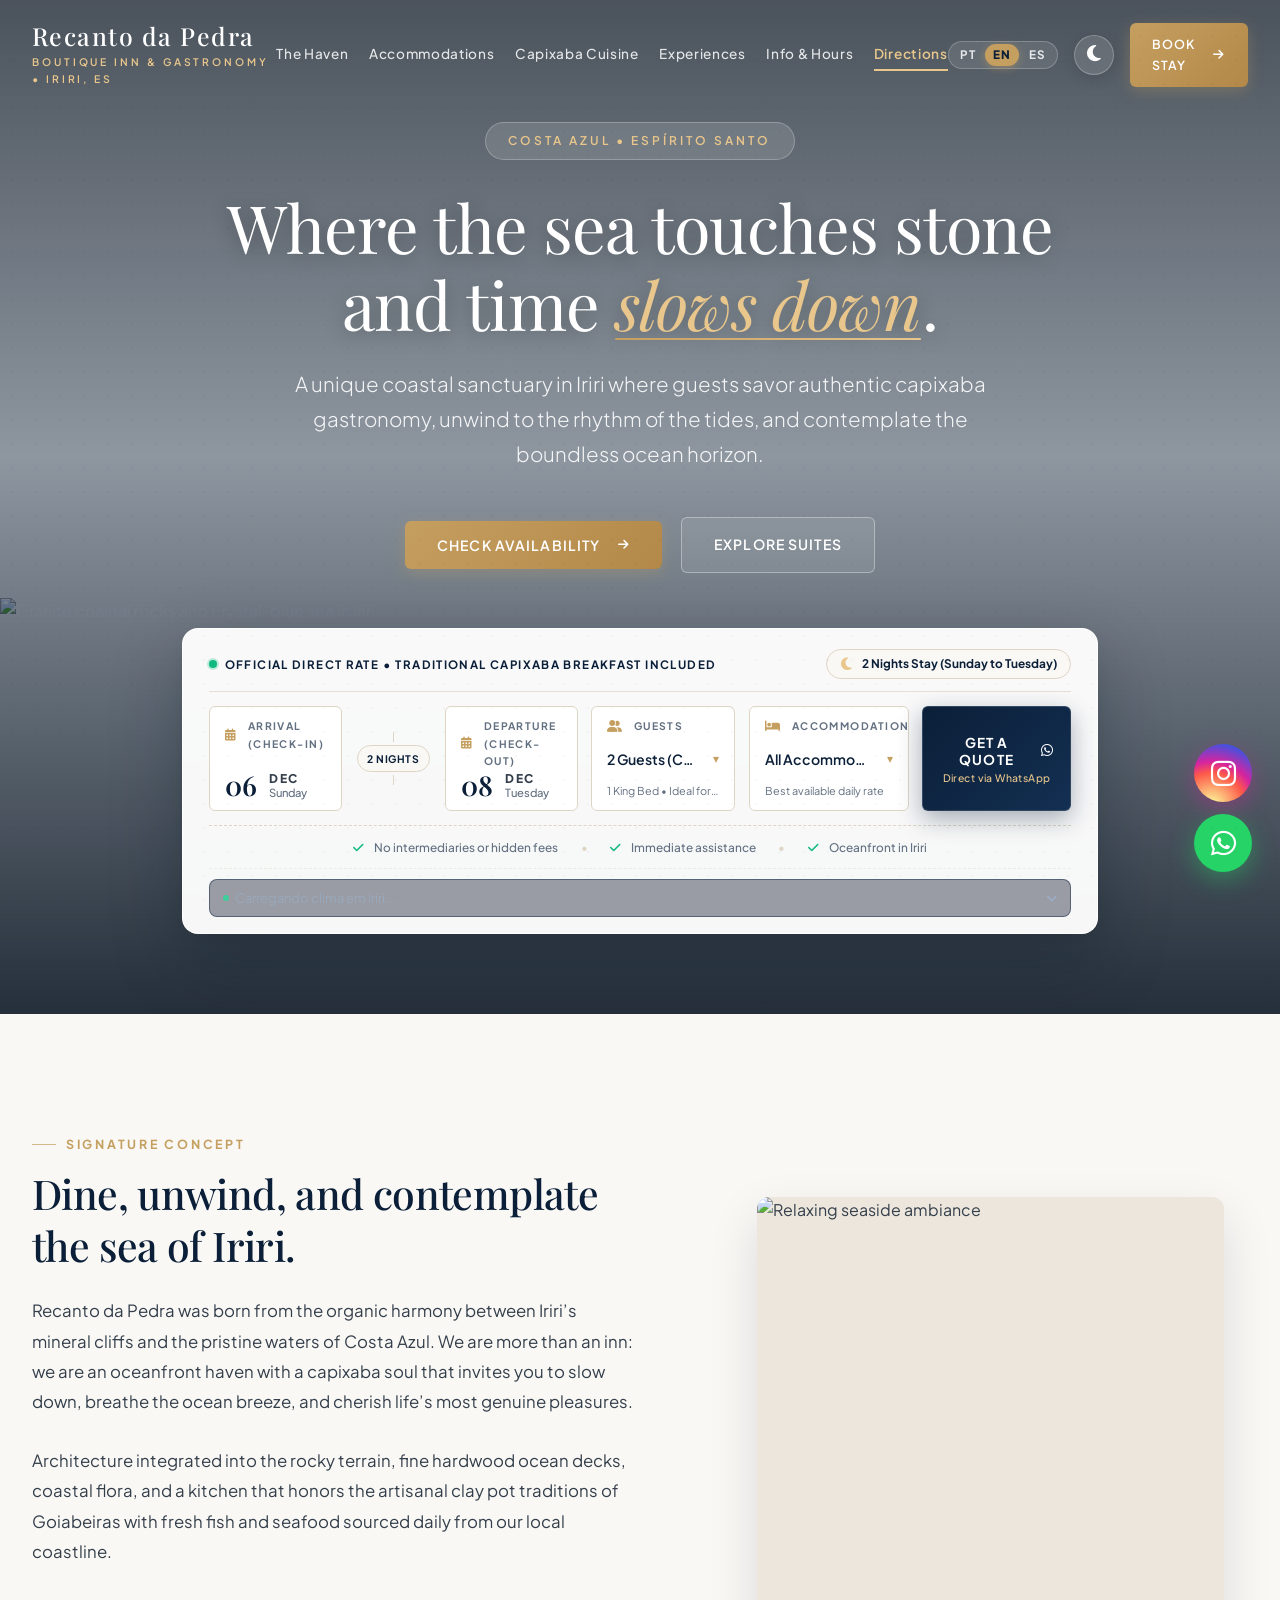
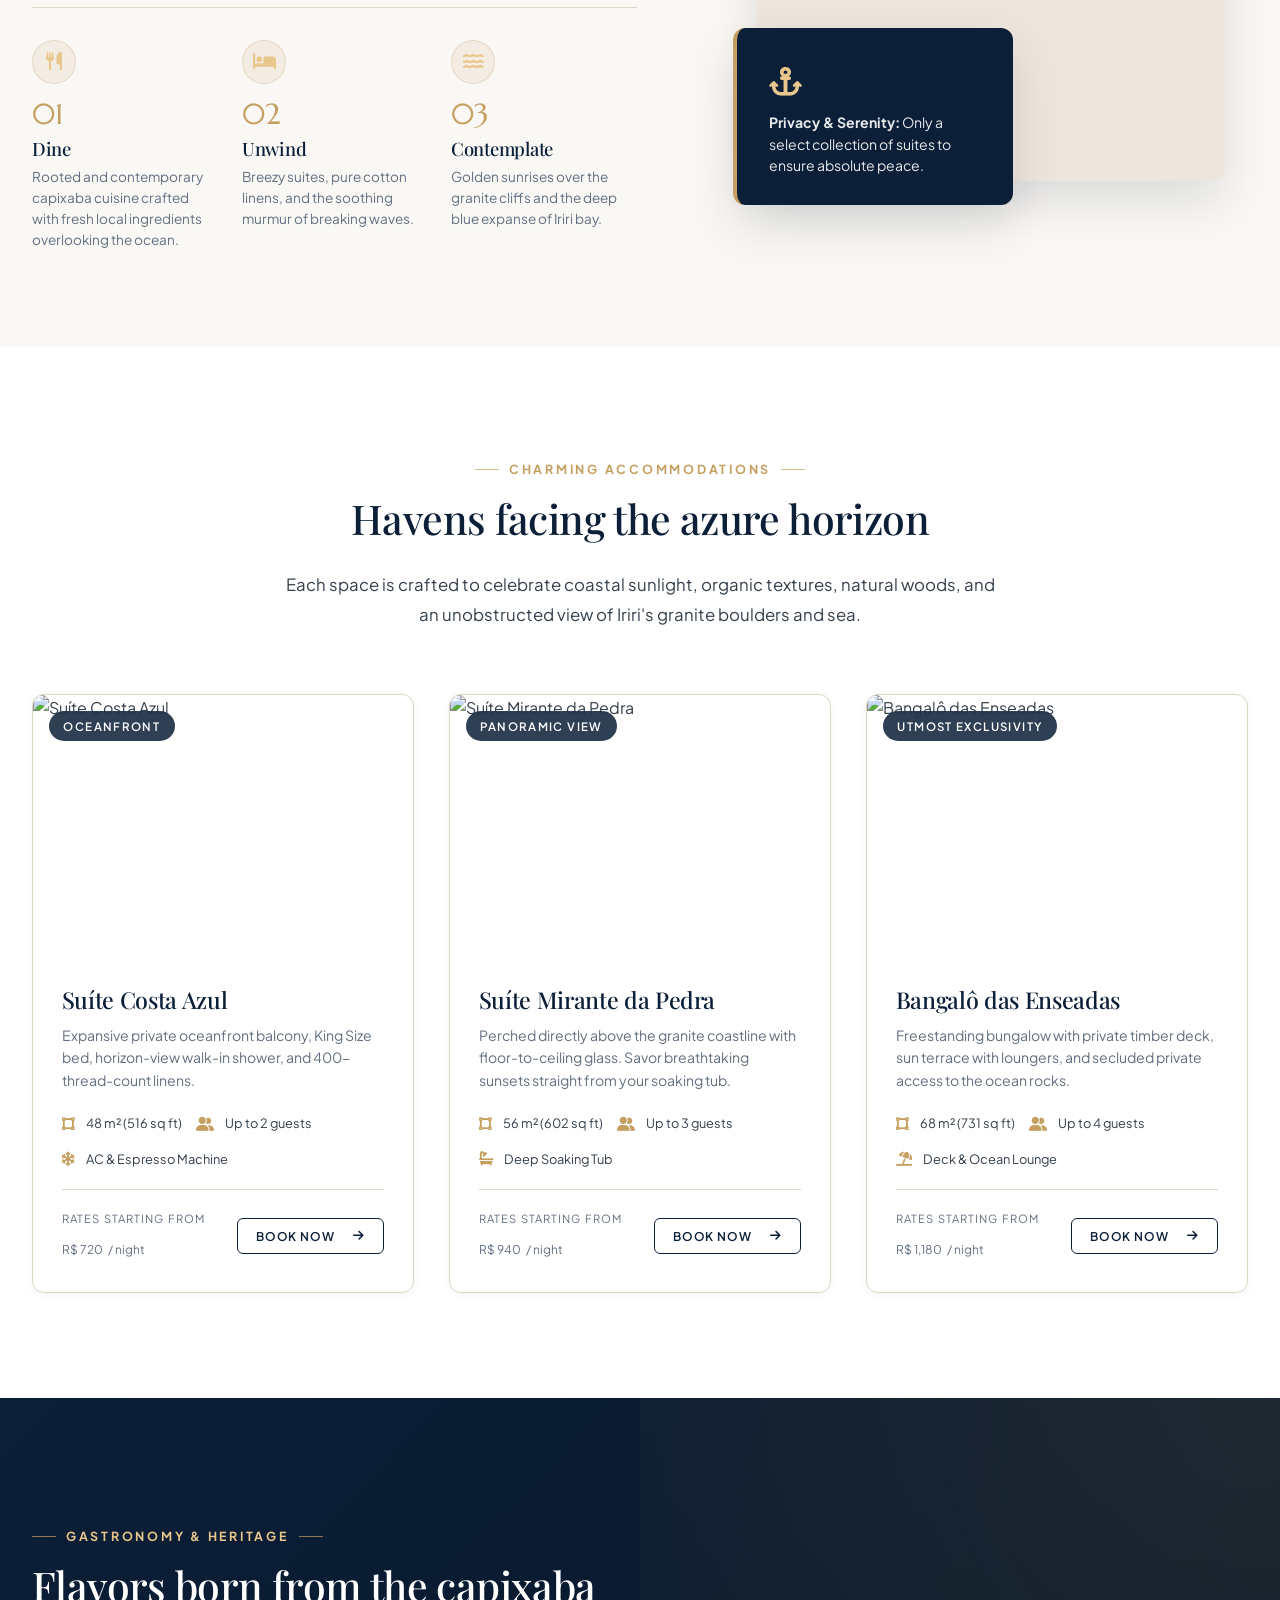
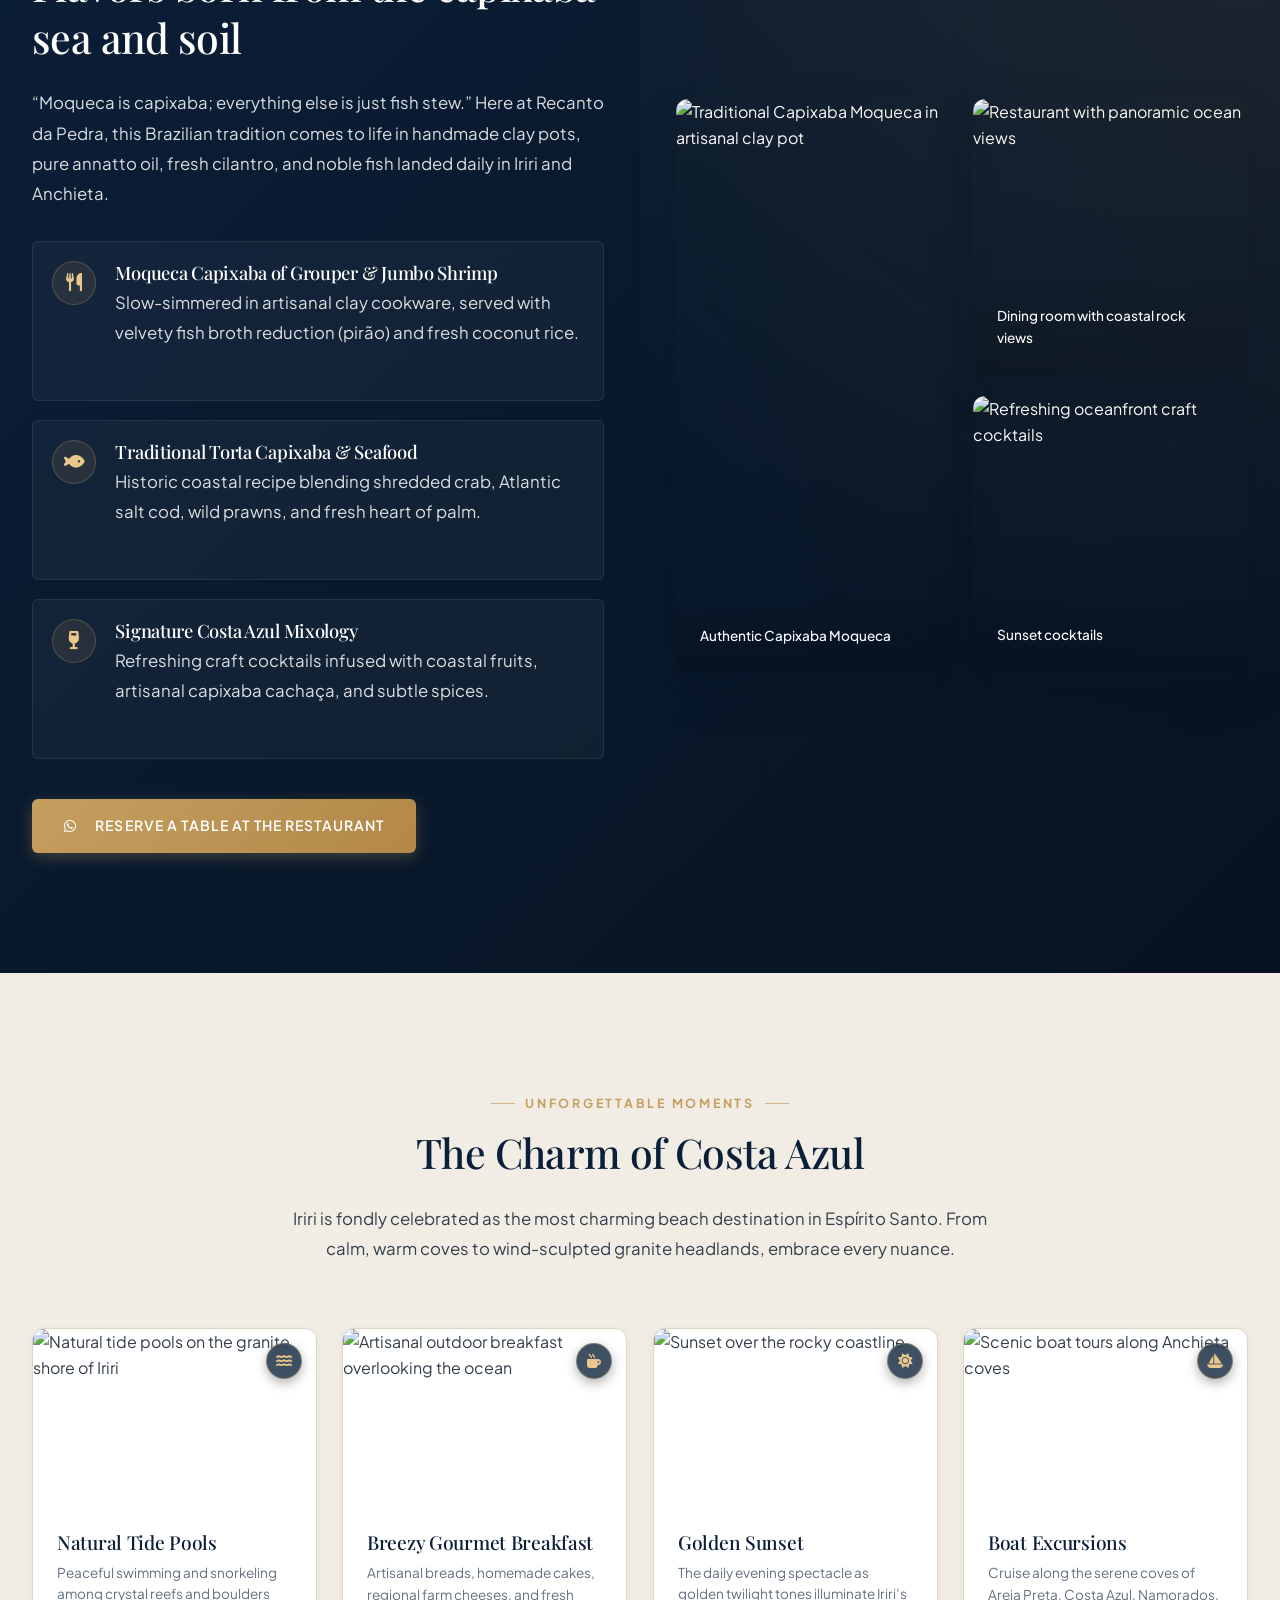
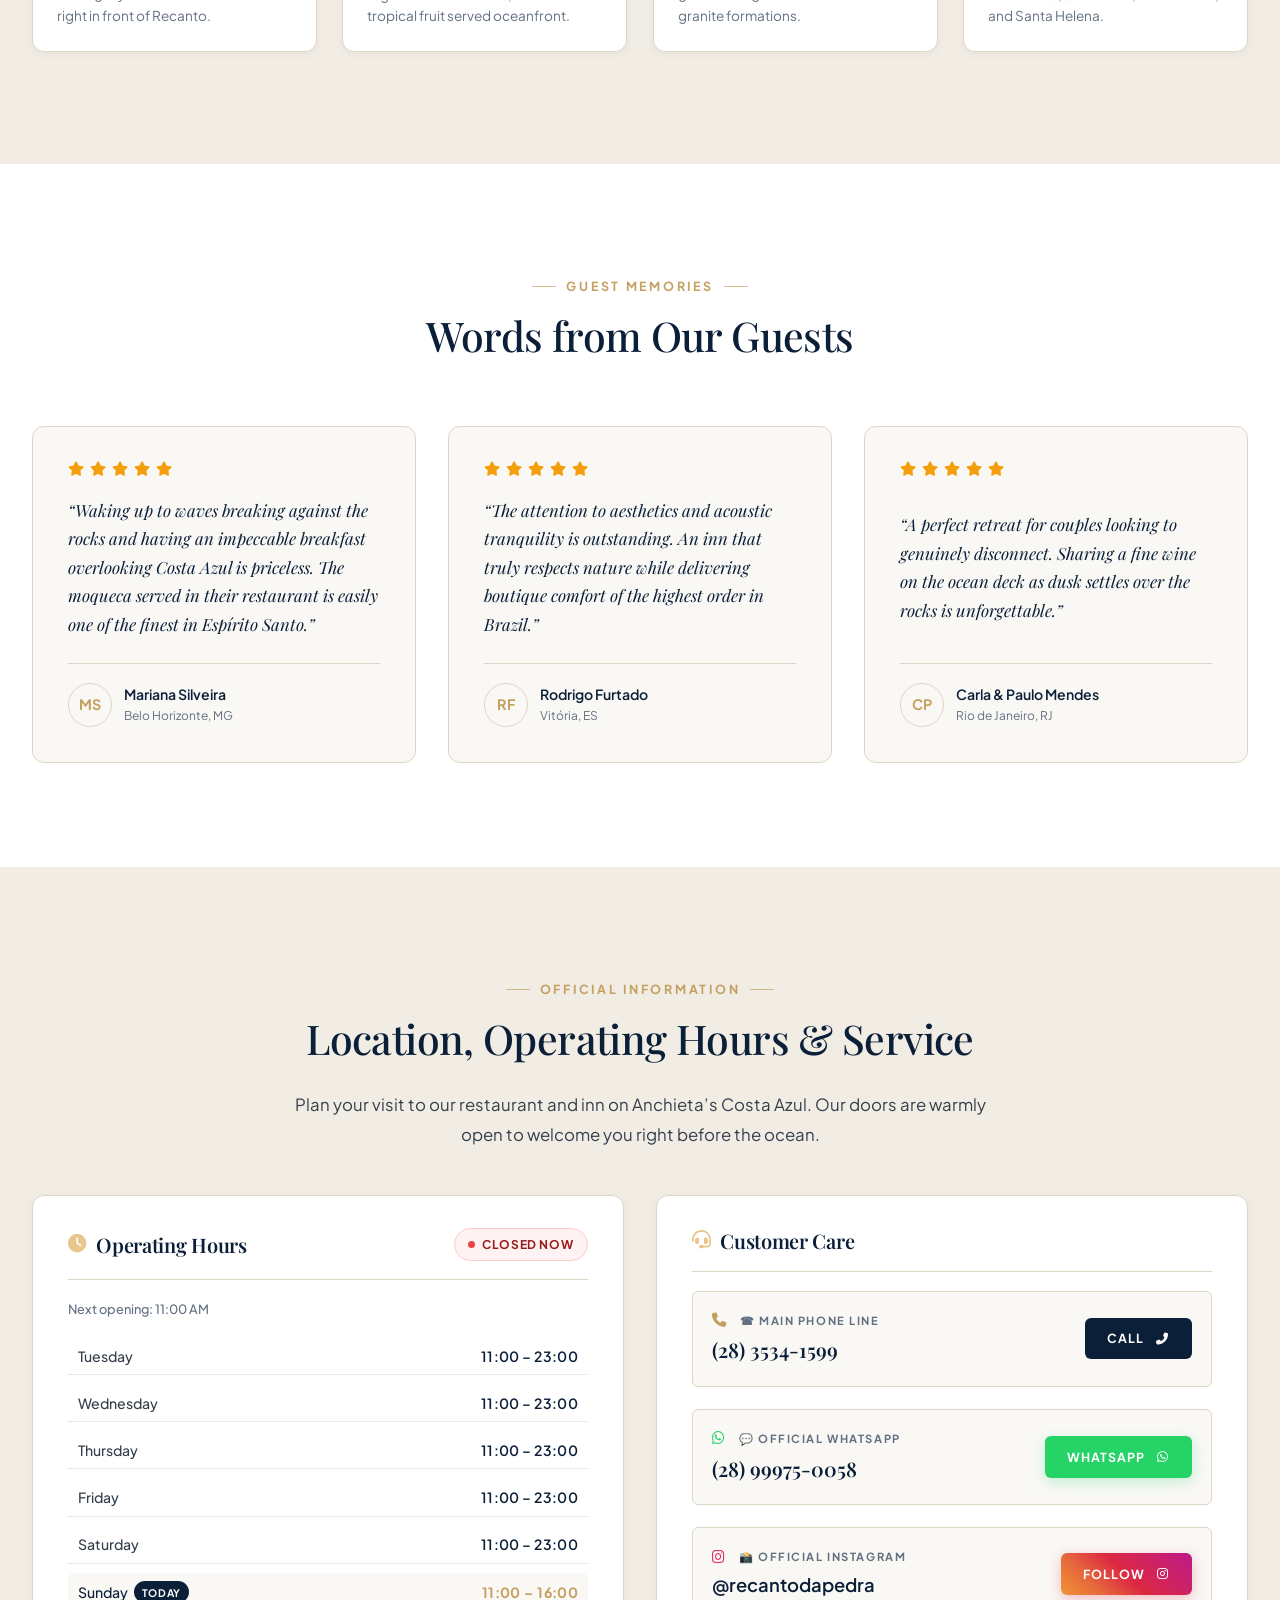
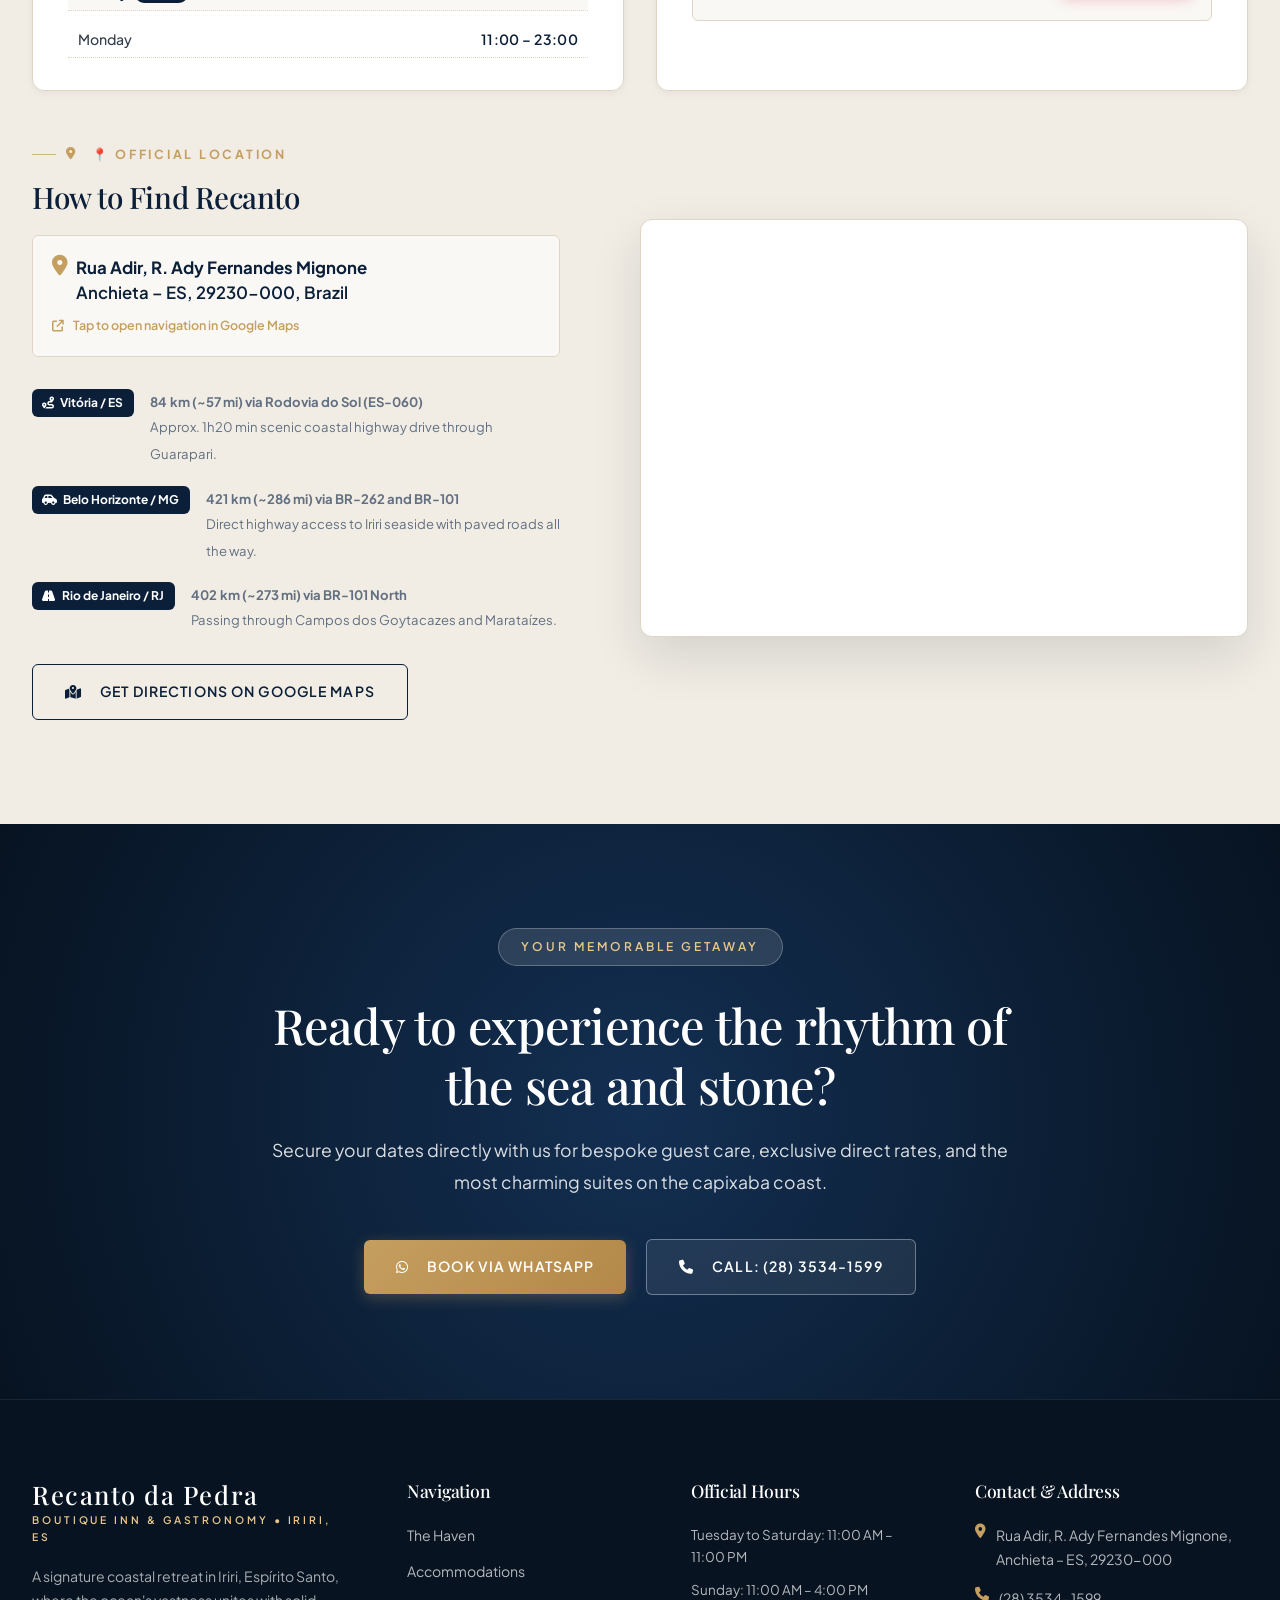
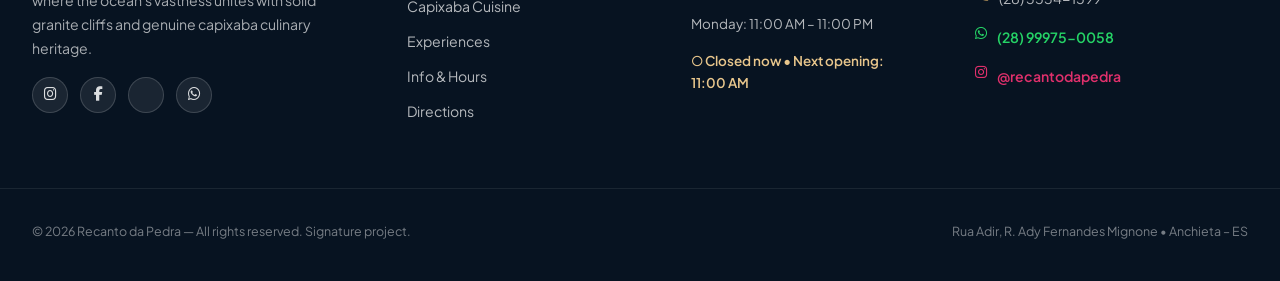
==== commit 7dd620c5: "feat: add initial HTML, CSS, JavaScript, and localization files for pousada website" ====
--- a/pousada/index.html
+++ b/pousada/index.html
@@ -331,6 +331,9 @@
             <span data-i18n="booking.featureOceanfront">Frente para o mar de Iriri</span>
           </span>
         </div>
+
+        <!-- ==================== PREVISÃO DO TEMPO & MAR (OPEN-METEO) ==================== -->
+        <div id="weatherMarineConsole" class="weather-marine-widget"></div>
       </div>
     </div>
   </section>
@@ -823,6 +826,21 @@
                 <a href="https://wa.me/5528999750058?text=Ol%C3%A1%2C%20gostaria%20de%20informa%C3%A7%C3%B5es%20sobre%20o%20Recanto%20da%20Pedra" target="_blank" rel="noopener noreferrer" class="btn-contact-action btn-wpp-action js-wpp-info" aria-label="Enviar mensagem no WhatsApp" data-i18n-attr="aria-label:info.wppAria,title:info.wppTitle">
                   <span data-i18n="info.wppBtn">WHATSAPP</span>
                   <i class="fa-brands fa-whatsapp" aria-hidden="true" style="font-size: var(--icon-xs); margin-left: 6px;"></i>
+                </a>
+              </div>
+
+              <!-- Instagram Oficial -->
+              <div class="contact-action-item">
+                <div class="contact-info-col">
+                  <span class="contact-type-label">
+                    <i class="fa-brands fa-instagram contact-fa-icon" style="color: #E1306C;" aria-hidden="true"></i>
+                    <span data-i18n="info.instaLabel">Instagram Oficial</span>
+                  </span>
+                  <a href="https://www.instagram.com/recantodapedra/" target="_blank" rel="noopener noreferrer" class="contact-number-val" style="font-family: var(--font-sans); font-size: 1.15rem;">@recantodapedra</a>
+                </div>
+                <a href="https://www.instagram.com/recantodapedra/" target="_blank" rel="noopener noreferrer" class="btn-contact-action btn-insta-action" aria-label="Seguir no Instagram" data-i18n-attr="aria-label:info.instaAria,title:info.instaTitle" title="Ver perfil no Instagram @recantodapedra">
+                  <span data-i18n="info.instaBtn">SEGUIR</span>
+                  <i class="fa-brands fa-instagram" aria-hidden="true" style="font-size: var(--icon-xs); margin-left: 6px;"></i>
                 </a>
               </div>
             </div>
@@ -945,7 +963,7 @@
         
         <!-- Redes Sociais no Rodapé -->
         <div class="footer-socials" role="navigation" aria-label="Redes Sociais">
-          <a href="https://instagram.com" target="_blank" rel="noopener noreferrer" class="footer-social-link" aria-label="Instagram do Recanto da Pedra">
+          <a href="https://www.instagram.com/recantodapedra/" target="_blank" rel="noopener noreferrer" class="footer-social-link" aria-label="Instagram do Recanto da Pedra (@recantodapedra)" title="Instagram @recantodapedra">
             <i class="fa-brands fa-instagram" aria-hidden="true"></i>
           </a>
           <a href="https://facebook.com" target="_blank" rel="noopener noreferrer" class="footer-social-link" aria-label="Facebook do Recanto da Pedra">
@@ -1003,6 +1021,12 @@
               (28) 99975-0058
             </a>
           </div>
+          <div class="footer-contact-item">
+            <i class="fa-brands fa-instagram" style="color: #E1306C;" aria-hidden="true"></i>
+            <a href="https://www.instagram.com/recantodapedra/" target="_blank" rel="noopener noreferrer" style="color: #E1306C; font-weight: 600;" title="Ver perfil no Instagram @recantodapedra" data-i18n-attr="title:info.instaTitle" aria-label="Instagram Oficial @recantodapedra">
+              @recantodapedra
+            </a>
+          </div>
         </div>
       </div>
     </div>
@@ -1013,10 +1037,18 @@
     </div>
   </footer>
 
-  <!-- ==================== WHATSAPP FLUTUANTE ==================== -->
-  <a href="https://wa.me/5528999750058?text=Ol%C3%A1%2C%20gostaria%20de%20informa%C3%A7%C3%B5es%20sobre%20o%20Recanto%20da%20Pedra" target="_blank" rel="noopener noreferrer" class="floating-whatsapp js-wpp-info" aria-label="Fale conosco no WhatsApp" data-i18n-attr="aria-label:floatingWpp.ariaLabel">
-    <i class="fa-brands fa-whatsapp" style="font-size: 32px;" aria-hidden="true"></i>
-  </a>
+  <!-- ==================== BOTÕES FLUTUANTES (WHATSAPP & INSTAGRAM) ==================== -->
+  <aside class="floating-actions" aria-label="Canais de Contato e Redes Sociais">
+    <!-- Instagram Flutuante Oficial -->
+    <a href="https://www.instagram.com/recantodapedra/" target="_blank" rel="noopener noreferrer" class="floating-btn floating-instagram" aria-label="Siga o Recanto da Pedra no Instagram @recantodapedra" data-tooltip="Instagram @recantodapedra" data-i18n-attr="aria-label:floatingInsta.ariaLabel,title:floatingInsta.title" title="Instagram @recantodapedra">
+      <i class="fa-brands fa-instagram" aria-hidden="true"></i>
+    </a>
+
+    <!-- WhatsApp Flutuante Oficial -->
+    <a href="https://wa.me/5528999750058?text=Ol%C3%A1%2C%20gostaria%20de%20informa%C3%A7%C3%B5es%20sobre%20o%20Recanto%20da%20Pedra" target="_blank" rel="noopener noreferrer" class="floating-btn floating-whatsapp js-wpp-info" aria-label="Fale conosco no WhatsApp" data-tooltip="WhatsApp Oficial" data-i18n-attr="aria-label:floatingWpp.ariaLabel,title:floatingWpp.title" title="WhatsApp Oficial">
+      <i class="fa-brands fa-whatsapp" aria-hidden="true"></i>
+    </a>
+  </aside>
 
   <!-- ==================== BOTÃO VOLTAR AO TOPO ==================== -->
   <button class="back-to-top" id="backToTopBtn" type="button" aria-label="Voltar ao topo da página" title="Voltar ao topo">
@@ -1079,8 +1111,9 @@
     </div>
   </div>
 
-  <!-- Scripts: i18n primeiro, seguido pelas interações do site -->
+  <!-- Scripts: i18n primeiro, seguido pelo clima e interações do site -->
   <script src="js/i18n.js?v=3.2"></script>
+  <script src="js/weather.js?v=3.2"></script>
   <script src="js/app.js?v=3.2"></script>
 </body>
 </html>
--- a/pousada/css/style.css
+++ b/pousada/css/style.css
@@ -2120,6 +2120,19 @@
   transform: translateY(-2px);
 }
 
+.btn-insta-action {
+  background: linear-gradient(45deg, #f09433 0%, #e6683c 25%, #dc2743 50%, #cc2366 75%, #bc1888 100%);
+  color: #ffffff;
+  box-shadow: 0 4px 14px rgba(220, 39, 67, 0.28);
+}
+
+.btn-insta-action:hover {
+  background: linear-gradient(45deg, #f09433 0%, #dc2743 50%, #bc1888 100%);
+  color: #ffffff;
+  transform: translateY(-2px);
+  box-shadow: 0 6px 18px rgba(220, 39, 67, 0.45);
+}
+
 /* Bloco de Endereço Clicável */
 .address-card-content {
   display: flex;
@@ -2376,31 +2389,49 @@
 }
 
 /* ==========================================================================
-   MODAL DE RESERVA / WHATSAPP FLUTUANTE
+   BOTÕES FLUTUANTES (WHATSAPP & INSTAGRAM)
    ========================================================================== */
 
-.floating-whatsapp {
+.floating-actions {
   position: fixed;
   bottom: 28px;
   right: 28px;
+  display: flex;
+  flex-direction: column;
+  gap: 12px;
+  z-index: 998;
+  align-items: center;
+}
+
+.floating-btn {
+  position: relative;
   width: 58px;
   height: 58px;
-  background-color: #25D366;
   border-radius: 50%;
   display: flex;
   align-items: center;
   justify-content: center;
   color: #ffffff;
   font-size: 1.8rem;
-  box-shadow: 0 8px 24px rgba(37, 211, 102, 0.4);
-  z-index: 998;
+  text-decoration: none;
   cursor: pointer;
-  animation: whatsappPulse var(--anim-whatsapp-pulse, 2.6s) infinite var(--anim-ease);
   will-change: transform, box-shadow;
   transition: transform 0.35s var(--anim-ease), box-shadow 0.35s var(--anim-ease);
 }
 
-/* Pulso verde contínuo (box-shadow expande e dissipa suavemente) */
+.floating-btn:focus-visible {
+  outline: 3px solid var(--gold-glow);
+  outline-offset: 3px;
+}
+
+/* WhatsApp Flutuante */
+.floating-whatsapp {
+  background-color: #25D366;
+  box-shadow: 0 8px 24px rgba(37, 211, 102, 0.4);
+  animation: whatsappPulse var(--anim-whatsapp-pulse, 2.6s) infinite var(--anim-ease);
+}
+
+/* Pulso verde contínuo */
 @keyframes whatsappPulse {
   0% {
     box-shadow: 0 0 0 0 rgba(37, 211, 102, 0.65), 0 8px 24px rgba(37, 211, 102, 0.4);
@@ -2417,6 +2448,102 @@
   animation-play-state: paused;
   transform: scale(1.12) rotate(-6deg);
   box-shadow: 0 14px 34px rgba(37, 211, 102, 0.65);
+  color: #ffffff;
+}
+
+/* Instagram Flutuante */
+.floating-instagram {
+  background: radial-gradient(circle at 30% 107%, #fdf497 0%, #fdf497 5%, #fd5949 45%, #d6249f 60%, #285AEB 90%);
+  box-shadow: 0 8px 24px rgba(214, 36, 159, 0.4);
+  animation: instagramPulse var(--anim-whatsapp-pulse, 2.8s) infinite var(--anim-ease);
+  animation-delay: 1.4s;
+}
+
+/* Pulso vibrante Instagram intercalado */
+@keyframes instagramPulse {
+  0% {
+    box-shadow: 0 0 0 0 rgba(214, 36, 159, 0.65), 0 8px 24px rgba(214, 36, 159, 0.4);
+  }
+  65% {
+    box-shadow: 0 0 0 16px rgba(214, 36, 159, 0), 0 8px 24px rgba(214, 36, 159, 0.4);
+  }
+  100% {
+    box-shadow: 0 0 0 0 rgba(214, 36, 159, 0), 0 8px 24px rgba(214, 36, 159, 0.4);
+  }
+}
+
+.floating-instagram:hover {
+  animation-play-state: paused;
+  transform: scale(1.12) rotate(6deg);
+  box-shadow: 0 14px 34px rgba(214, 36, 159, 0.65);
+  color: #ffffff;
+}
+
+/* Tooltip elegante em Desktop */
+@media (hover: hover) and (pointer: fine) {
+  .floating-btn::before {
+    content: attr(data-tooltip);
+    position: absolute;
+    right: calc(100% + 14px);
+    top: 50%;
+    transform: translateY(-50%) translateX(6px);
+    background: rgba(7, 19, 33, 0.94);
+    color: #ffffff;
+    font-size: 0.76rem;
+    font-family: var(--font-sans);
+    font-weight: 600;
+    letter-spacing: 0.02em;
+    padding: 6px 14px;
+    border-radius: 20px;
+    white-space: nowrap;
+    pointer-events: none;
+    opacity: 0;
+    visibility: hidden;
+    transition: opacity 0.25s var(--anim-ease), transform 0.25s var(--anim-ease), visibility 0.25s;
+    box-shadow: 0 6px 20px rgba(0, 0, 0, 0.35);
+    border: 1px solid rgba(232, 198, 140, 0.28);
+  }
+
+  .floating-btn::after {
+    content: '';
+    position: absolute;
+    right: calc(100% + 6px);
+    top: 50%;
+    transform: translateY(-50%);
+    border-width: 5px;
+    border-style: solid;
+    border-color: transparent transparent transparent rgba(7, 19, 33, 0.94);
+    pointer-events: none;
+    opacity: 0;
+    visibility: hidden;
+    transition: opacity 0.25s var(--anim-ease), visibility 0.25s;
+  }
+
+  .floating-btn:hover::before {
+    opacity: 1;
+    visibility: visible;
+    transform: translateY(-50%) translateX(0);
+  }
+
+  .floating-btn:hover::after {
+    opacity: 1;
+    visibility: visible;
+  }
+}
+
+/* Responsividade Mobile para Botões Flutuantes */
+@media (max-width: 600px) {
+  .floating-actions {
+    bottom: 20px;
+    right: 16px;
+    gap: 10px;
+  }
+
+  .floating-btn {
+    width: 50px;
+    height: 50px;
+    font-size: 1.55rem;
+  }
 }
 
 /* Modal de Reserva */
@@ -2769,7 +2896,8 @@
     display: none !important;
   }
 
-  :root:not([data-force-motion="true"]) .floating-whatsapp {
+  :root:not([data-force-motion="true"]) .floating-whatsapp,
+  :root:not([data-force-motion="true"]) .floating-instagram {
     animation: none !important;
     transform: none !important;
     transition: none !important;
@@ -3125,7 +3253,7 @@
 .back-to-top {
   position: fixed;
   bottom: 28px;
-  right: 88px;
+  right: 98px;
   width: 44px;
   height: 44px;
   border-radius: 50%;
@@ -3143,6 +3271,15 @@
   transition: all var(--transition-smooth);
   box-shadow: 0 8px 24px rgba(7, 19, 33, 0.3);
   z-index: 998;
+}
+
+@media (max-width: 600px) {
+  .back-to-top {
+    bottom: 20px;
+    right: 76px;
+    width: 40px;
+    height: 40px;
+  }
 }
 
 .back-to-top.is-visible {
@@ -3189,3 +3326,716 @@
   }
 }
 
+/* ==========================================================================
+   COMPONENTE PROFISSIONAL DE CLIMA & MAR (IRIRI, ANCHIETA - ES)
+   - Linha recolhida: fina e discreta (~44px max no desktop)
+   - Painel expandido: tabela semântica profissional estilo Apple Weather / Windy
+   - Abas segmentadas: "Sua estadia" e "7 dias"
+   - Barra de temperatura estilo Apple Weather (mín–barra–máx)
+   - Destaque da estadia: barra dourada de 2px e fundo suave
+   - Mobile: 2 linhas compactas por dia, sem rolagem horizontal
+   ========================================================================== */
+
+.weather-marine-widget {
+  margin-top: 0.65rem;
+  width: 100%;
+}
+
+.weather-minimal-bar {
+  background: transparent;
+  border-top: 1px dashed rgba(222, 213, 197, 0.4);
+  padding-top: 0.65rem;
+  width: 100%;
+}
+
+[data-theme="dark"] .weather-minimal-bar {
+  border-top-color: rgba(34, 52, 79, 0.6);
+}
+
+/* 1. LINHA RECOLHIDA (Botão de Gatilho) */
+.weather-toggle-btn {
+  width: 100%;
+  min-height: 38px;
+  max-height: 44px;
+  background: rgba(14, 22, 38, 0.4);
+  border: 1px solid rgba(34, 52, 79, 0.55);
+  border-radius: 8px;
+  padding: 0.35rem 0.85rem;
+  display: flex;
+  align-items: center;
+  justify-content: space-between;
+  cursor: pointer;
+  color: #9ab0cc;
+  font-family: var(--font-sans);
+  font-size: 13px;
+  line-height: 1.3;
+  transition: background 0.2s ease, border-color 0.2s ease;
+  text-align: left;
+}
+
+.weather-toggle-btn:hover {
+  background: rgba(18, 32, 54, 0.7);
+  border-color: rgba(217, 169, 91, 0.35);
+}
+
+.weather-toggle-btn:focus-visible {
+  outline: 2px solid #d9a95b;
+  outline-offset: 2px;
+}
+
+.weather-summary-line {
+  display: flex;
+  align-items: center;
+  gap: 8px;
+  flex: 1;
+  overflow: hidden;
+  white-space: nowrap;
+  text-overflow: ellipsis;
+}
+
+.weather-summary-item {
+  display: inline-flex;
+  align-items: center;
+  gap: 6px;
+  flex-shrink: 0;
+}
+
+.weather-dot-live {
+  width: 6px;
+  height: 6px;
+  border-radius: 50%;
+  background: #3ecf9a;
+  flex-shrink: 0;
+  display: inline-block;
+}
+
+.weather-mini-icon-wrap {
+  display: inline-flex;
+  align-items: center;
+  justify-content: center;
+  width: 16px;
+  height: 16px;
+  flex-shrink: 0;
+}
+
+.weather-mini-icon-wrap svg {
+  width: 15px;
+  height: 15px;
+  stroke: #9ab0cc;
+  vertical-align: middle;
+}
+
+.weather-sea-emoji {
+  font-size: 13px;
+  line-height: 1;
+}
+
+.weather-summary-sep {
+  color: #3b506d;
+  font-size: 11px;
+  user-select: none;
+}
+
+.weather-stay-item {
+  color: #d9a95b;
+  font-weight: 600;
+  letter-spacing: 0.01em;
+}
+
+.weather-chevron {
+  color: #9ab0cc;
+  font-size: 11px;
+  margin-left: 10px;
+  flex-shrink: 0;
+  display: inline-flex;
+  align-items: center;
+  justify-content: center;
+  transition: transform 200ms ease, color 200ms ease;
+}
+
+.weather-minimal-bar.is-expanded .weather-chevron {
+  transform: rotate(180deg);
+  color: #d9a95b;
+}
+
+/* 2. PAINEL EXPANDIDO (Gaveta com Transição de 200ms) */
+.weather-drawer {
+  max-height: 0;
+  opacity: 0;
+  overflow: hidden;
+  transition: max-height 200ms cubic-bezier(0.16, 1, 0.3, 1), opacity 200ms ease;
+}
+
+.weather-minimal-bar.is-expanded .weather-drawer {
+  max-height: 520px;
+  opacity: 1;
+}
+
+.weather-drawer-inner {
+  padding: 0.75rem 0.2rem 0.25rem;
+}
+
+/* Barra Superior: Seletor Segmentado de Abas */
+.weather-drawer-topbar {
+  display: flex;
+  align-items: center;
+  justify-content: flex-start;
+  margin-bottom: 8px;
+}
+
+.weather-tab-group {
+  display: inline-flex;
+  background: rgba(14, 22, 38, 0.65);
+  border: 1px solid rgba(34, 52, 79, 0.7);
+  border-radius: 6px;
+  padding: 2px;
+  gap: 2px;
+}
+
+.weather-tab-btn {
+  background: transparent;
+  border: none;
+  color: #9ab0cc;
+  font-family: var(--font-sans);
+  font-size: 12px;
+  font-weight: 500;
+  padding: 4px 12px;
+  border-radius: 4px;
+  cursor: pointer;
+  transition: background 150ms ease, color 150ms ease;
+  line-height: 1.3;
+}
+
+.weather-tab-btn:hover:not(:disabled) {
+  color: #ffffff;
+  background: rgba(255, 255, 255, 0.04);
+}
+
+.weather-tab-btn.is-active {
+  background: rgba(34, 52, 79, 0.95);
+  color: #ffffff;
+  font-weight: 600;
+  box-shadow: 0 1px 3px rgba(0, 0, 0, 0.25);
+}
+
+.weather-tab-btn:focus-visible {
+  outline: 2px solid #d9a95b;
+  outline-offset: 1px;
+}
+
+.weather-tab-btn:disabled {
+  opacity: 0.35;
+  cursor: not-allowed;
+}
+
+/* Bloco Discreto de Resumo das Condições do Momento */
+.weather-summary-snapshot {
+  display: flex;
+  align-items: center;
+  justify-content: space-between;
+  gap: 8px;
+  padding: 6px 12px;
+  background: rgba(14, 22, 38, 0.45);
+  border: 1px solid rgba(34, 52, 79, 0.4);
+  border-radius: 6px;
+  margin-bottom: 8px;
+  font-size: 11.5px;
+  color: #cbd5e1;
+  overflow-x: auto;
+}
+
+.snap-item {
+  display: inline-flex;
+  align-items: baseline;
+  gap: 5px;
+  white-space: nowrap;
+}
+
+.snap-lbl {
+  color: #9ab0cc;
+  font-size: 11px;
+}
+
+.snap-val {
+  color: #e8edf5;
+  font-weight: 600;
+  font-size: 12px;
+  font-variant-numeric: tabular-nums;
+}
+
+.snap-marine {
+  color: #3ecf9a;
+}
+
+.snap-sep {
+  color: rgba(154, 176, 204, 0.25);
+  user-select: none;
+  font-size: 10px;
+}
+
+/* Container da Tabela com Rolagem Vertical Suave */
+.weather-table-container {
+  width: 100%;
+  max-height: 330px;
+  overflow-y: auto;
+  overflow-x: hidden;
+  border-radius: 6px;
+  scrollbar-width: thin;
+  scrollbar-color: rgba(154, 176, 204, 0.25) transparent;
+}
+
+.weather-table-container::-webkit-scrollbar {
+  width: 5px;
+}
+
+.weather-table-container::-webkit-scrollbar-track {
+  background: transparent;
+}
+
+.weather-table-container::-webkit-scrollbar-thumb {
+  background: rgba(154, 176, 204, 0.25);
+  border-radius: 4px;
+}
+
+/* Tabela Semântica de Previsão */
+.weather-pro-table {
+  width: 100%;
+  border-collapse: collapse;
+  font-family: var(--font-sans);
+  text-align: left;
+  table-layout: auto;
+}
+
+.weather-pro-table thead th {
+  font-size: 11px;
+  font-weight: 600;
+  text-transform: uppercase;
+  letter-spacing: 0.05em;
+  color: #9ab0cc;
+  padding: 6px 8px;
+  border-bottom: 1px solid rgba(255, 255, 255, 0.08);
+  background: rgba(14, 22, 38, 0.35);
+  white-space: nowrap;
+  position: sticky;
+  top: 0;
+  z-index: 2;
+}
+
+.weather-pro-table thead .th-day {
+  padding-left: 10px;
+  width: 14%;
+}
+
+.weather-pro-table thead .th-icon {
+  width: 4%;
+  text-align: center;
+}
+
+.weather-pro-table thead .th-cond {
+  width: 22%;
+}
+
+.weather-pro-table thead .th-rain {
+  width: 14%;
+}
+
+.weather-pro-table thead .th-temp {
+  width: 26%;
+}
+
+.weather-pro-table thead .th-wind {
+  width: 10%;
+}
+
+.weather-pro-table thead .th-waves {
+  width: 10%;
+  padding-right: 10px;
+  text-align: right;
+}
+
+/* Linhas e Células da Tabela */
+.weather-table-row {
+  height: 46px;
+  border-bottom: 1px solid rgba(255, 255, 255, 0.07);
+  transition: background 150ms ease;
+}
+
+.weather-table-row:hover {
+  background: rgba(255, 255, 255, 0.025);
+}
+
+.weather-table-row td {
+  padding: 6px 8px;
+  vertical-align: middle;
+  font-size: 13px;
+  color: #e8edf5;
+}
+
+/* Destaque Sutil da Estadia na Aba "7 dias" */
+.weather-table-row.is-stay-row {
+  background: rgba(217, 169, 91, 0.08);
+}
+
+.weather-table-row.is-stay-row:hover {
+  background: rgba(217, 169, 91, 0.12);
+}
+
+.weather-table-row.is-stay-row .cell-day {
+  box-shadow: inset 2px 0 0 #d9a95b;
+}
+
+.stay-subtle-badge {
+  display: inline-block;
+  font-size: 10px;
+  font-weight: 600;
+  text-transform: uppercase;
+  letter-spacing: 0.04em;
+  color: #d9a95b;
+  background: rgba(217, 169, 91, 0.16);
+  border-radius: 3px;
+  padding: 1px 5px;
+  line-height: 1.2;
+}
+
+/* Coluna 1: Dia */
+.cell-day {
+  padding-left: 10px;
+}
+
+.day-wrap {
+  display: inline-flex;
+  align-items: baseline;
+  gap: 6px;
+  white-space: nowrap;
+}
+
+.day-name {
+  font-size: 14px;
+  font-weight: 600;
+  color: #e8edf5;
+}
+
+.day-name.is-today-text {
+  color: #ffffff;
+}
+
+.day-date {
+  font-size: 11px;
+  color: #9ab0cc;
+  font-variant-numeric: tabular-nums;
+}
+
+/* Coluna 2: Ícone Vetorial SVG */
+.cell-icon {
+  text-align: center;
+  line-height: 1;
+}
+
+.weather-svg-icon {
+  display: inline-block;
+  vertical-align: middle;
+  width: 24px;
+  height: 24px;
+  color: #9ab0cc;
+  flex-shrink: 0;
+}
+
+/* Coluna 3: Condição */
+.cell-cond .cond-text {
+  font-size: 13px;
+  color: #cbd5e1;
+  white-space: nowrap;
+  overflow: hidden;
+  text-overflow: ellipsis;
+  display: block;
+}
+
+/* Coluna 4: Chuva */
+.cell-rain .rain-data {
+  display: inline-flex;
+  align-items: center;
+  gap: 5px;
+  font-size: 12.5px;
+  font-weight: 500;
+  color: #38bdf8;
+  font-variant-numeric: tabular-nums;
+  white-space: nowrap;
+}
+
+.rain-glyph {
+  font-size: 10px;
+  opacity: 0.85;
+}
+
+/* Coluna 5: Temperatura com Barra Estilo Apple Weather */
+.cell-temp .temp-bar-container {
+  display: flex;
+  align-items: center;
+  gap: 8px;
+  width: 100%;
+  max-width: 220px;
+}
+
+.temp-num {
+  font-size: 13.5px;
+  font-weight: 600;
+  font-variant-numeric: tabular-nums;
+  min-width: 24px;
+}
+
+.temp-min-val {
+  color: #9ab0cc;
+  text-align: right;
+}
+
+.temp-max-val {
+  color: #e8edf5;
+  text-align: left;
+}
+
+.temp-bar-bg {
+  flex: 1;
+  height: 4px;
+  background: rgba(255, 255, 255, 0.12);
+  border-radius: 3px;
+  position: relative;
+  overflow: hidden;
+  min-width: 48px;
+}
+
+.temp-bar-fill {
+  position: absolute;
+  top: 0;
+  bottom: 0;
+  border-radius: 3px;
+  background: linear-gradient(90deg, #3ecf9a 0%, #d9a95b 100%);
+}
+
+/* Coluna 6: Vento com Seta Direcional */
+.cell-wind .wind-data {
+  display: inline-flex;
+  align-items: center;
+  gap: 5px;
+  font-size: 12.5px;
+  color: #cbd5e1;
+  font-variant-numeric: tabular-nums;
+  white-space: nowrap;
+}
+
+.wind-arrow-svg {
+  color: #9ab0cc;
+  transform-origin: center;
+  flex-shrink: 0;
+}
+
+/* Coluna 7: Ondas */
+.cell-waves {
+  padding-right: 10px;
+  text-align: right;
+}
+
+.cell-waves .waves-data {
+  font-size: 12.5px;
+  font-weight: 600;
+  color: #3ecf9a;
+  font-variant-numeric: tabular-nums;
+  white-space: nowrap;
+}
+
+.wave-period-sec {
+  font-size: 11px;
+  font-weight: 400;
+  color: rgba(62, 207, 154, 0.8);
+}
+
+.weather-table-empty {
+  text-align: center;
+  padding: 24px;
+  color: #9ab0cc;
+  font-size: 13px;
+}
+
+/* Rodapé Discreto */
+.weather-drawer-footer {
+  margin-top: 8px;
+  font-size: 11px;
+  color: #6b829e;
+  text-align: right;
+  padding-right: 4px;
+  user-select: none;
+}
+
+/* 3. RESPONSIVIDADE MOBILE (Telas estreitas / 375px) */
+@media (max-width: 640px) {
+  .weather-toggle-btn {
+    min-height: 44px;
+    height: auto;
+    max-height: none;
+    padding: 0.5rem 0.75rem;
+  }
+
+  .weather-summary-line {
+    flex-wrap: wrap;
+    row-gap: 3px;
+    column-gap: 6px;
+    white-space: normal;
+  }
+
+  .weather-summary-snapshot {
+    display: grid;
+    grid-template-columns: repeat(3, 1fr);
+    gap: 6px 8px;
+    padding: 8px 10px;
+  }
+
+  .weather-summary-snapshot .snap-sep {
+    display: none;
+  }
+
+  .weather-table-container {
+    overflow-x: hidden;
+    max-height: 380px;
+  }
+
+  .weather-pro-table {
+    display: block;
+    width: 100%;
+  }
+
+  .weather-pro-table thead {
+    display: none;
+  }
+
+  .weather-pro-table tbody {
+    display: block;
+    width: 100%;
+  }
+
+  /* Cada dia vira 2 linhas compactas sem rolagem horizontal */
+  .weather-table-row {
+    display: flex;
+    flex-wrap: wrap;
+    align-items: center;
+    height: auto;
+    min-height: 52px;
+    padding: 7px 8px;
+    border-bottom: 1px solid rgba(255, 255, 255, 0.07);
+    gap: 0;
+  }
+
+  .weather-table-row.is-stay-row {
+    box-shadow: inset 2px 0 0 #d9a95b;
+  }
+
+  .weather-table-row.is-stay-row .cell-day {
+    box-shadow: none;
+  }
+
+  /* Linha 1 no Mobile: Dia + Ícone + Condição + Máx/Mín */
+  .cell-day {
+    order: 1;
+    padding: 0 6px 0 0;
+    flex: 0 0 auto;
+  }
+
+  .cell-icon {
+    order: 2;
+    padding: 0 6px 0 0;
+    flex: 0 0 auto;
+  }
+
+  .cell-icon .weather-svg-icon {
+    width: 20px;
+    height: 20px;
+  }
+
+  .cell-cond {
+    order: 3;
+    flex: 1 1 auto;
+    min-width: 0;
+    padding: 0 6px 0 0;
+  }
+
+  .cell-cond .cond-text {
+    font-size: 12.5px;
+  }
+
+  .cell-temp {
+    order: 4;
+    flex: 0 0 auto;
+    margin-left: auto;
+    padding: 0;
+  }
+
+  .cell-temp .temp-bar-container {
+    gap: 4px;
+    max-width: 110px;
+  }
+
+  .temp-num {
+    font-size: 12.5px;
+    min-width: 20px;
+  }
+
+  .temp-bar-bg {
+    min-width: 26px;
+    width: 32px;
+    flex: 0 0 32px;
+  }
+
+  /* Elemento de quebra para Linha 2 */
+  .weather-table-row::before {
+    content: "";
+    order: 5;
+    flex-basis: 100%;
+    height: 0;
+    margin: 0;
+    padding: 0;
+  }
+
+  /* Linha 2 no Mobile: Chuva, Vento e Ondas em texto pequeno */
+  .cell-rain {
+    order: 6;
+    padding: 4px 12px 0 0;
+    flex: 0 0 auto;
+  }
+
+  .cell-rain .rain-data {
+    font-size: 11px;
+  }
+
+  .cell-wind {
+    order: 7;
+    padding: 4px 12px 0 0;
+    flex: 0 0 auto;
+  }
+
+  .cell-wind .wind-data {
+    font-size: 11px;
+  }
+
+  .cell-waves {
+    order: 8;
+    padding: 4px 0 0 0;
+    flex: 0 0 auto;
+    text-align: left;
+  }
+
+  .cell-waves .waves-data {
+    font-size: 11px;
+  }
+}
+
+/* Acessibilidade: Prefers Reduced Motion */
+@media (prefers-reduced-motion: reduce) {
+  .weather-drawer {
+    transition: none !important;
+  }
+  .weather-chevron {
+    transition: none !important;
+  }
+  .weather-tab-btn {
+    transition: none !important;
+  }
+}
+
